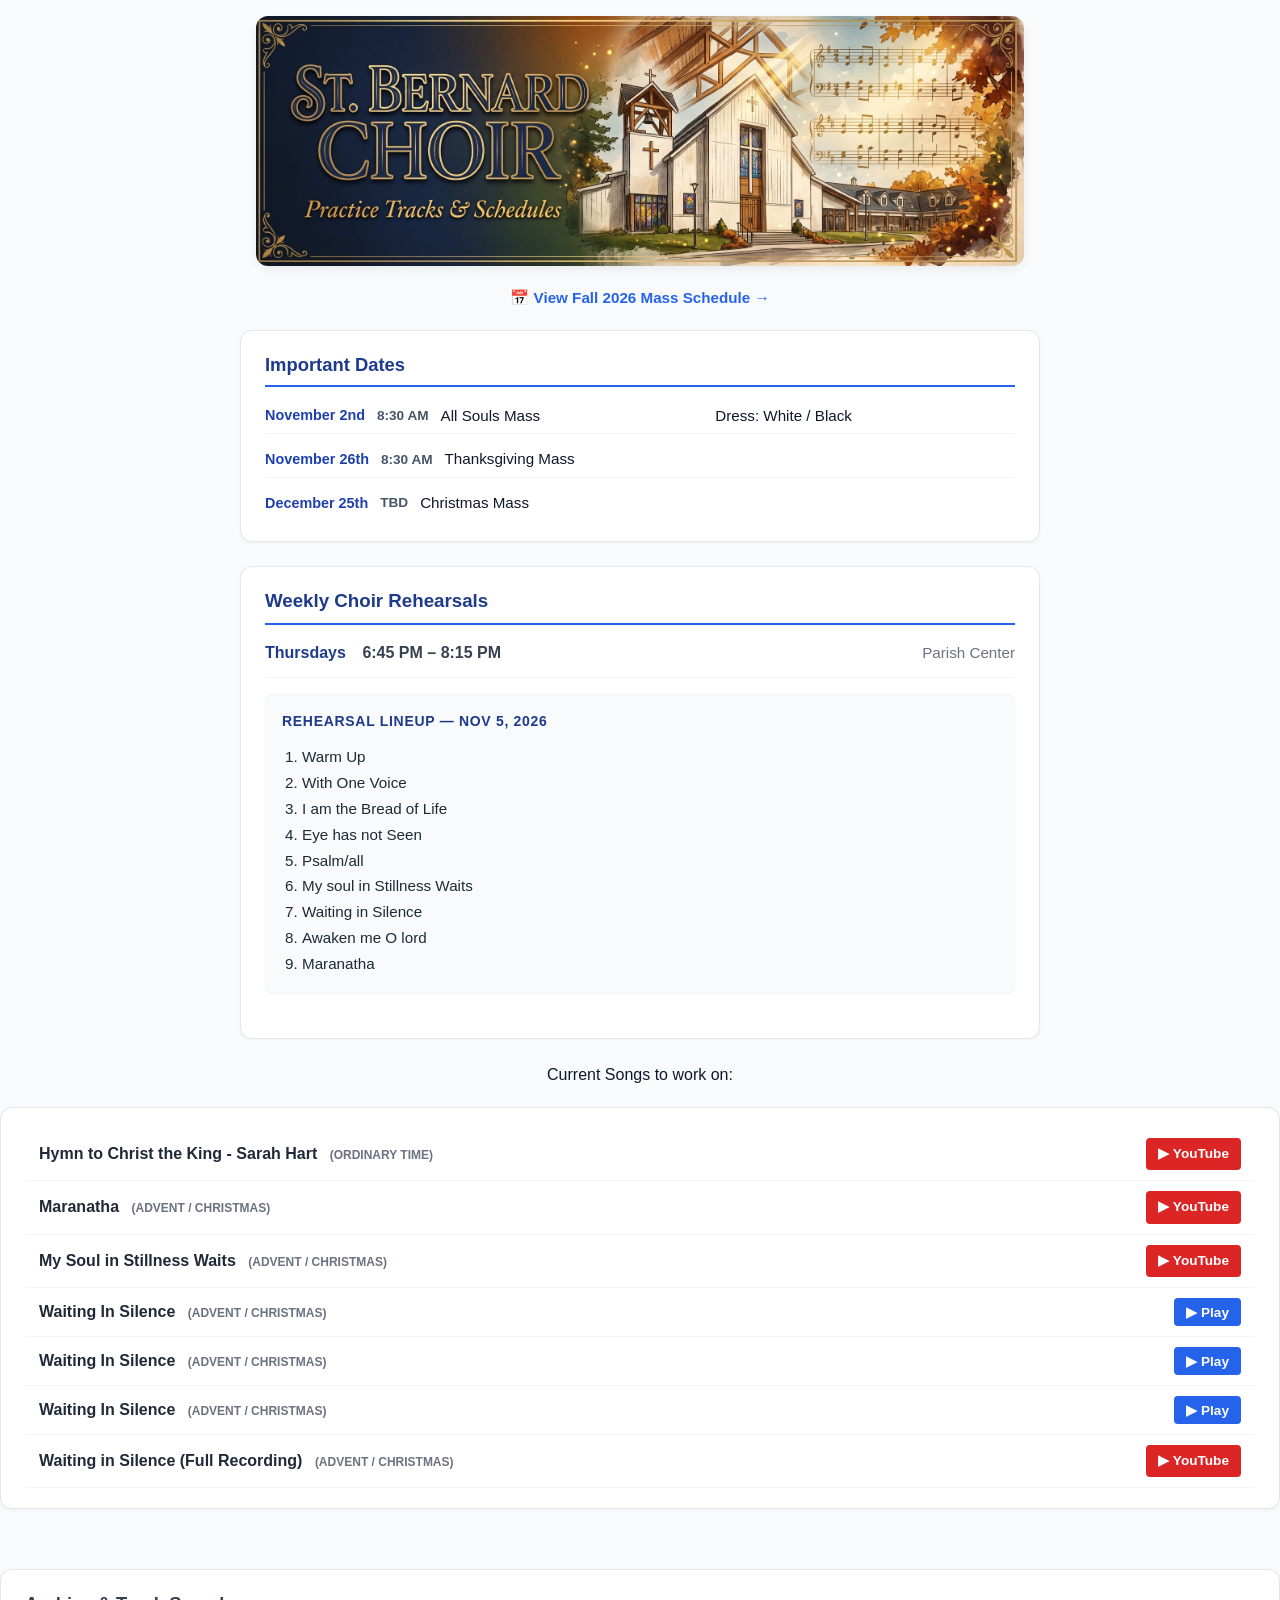
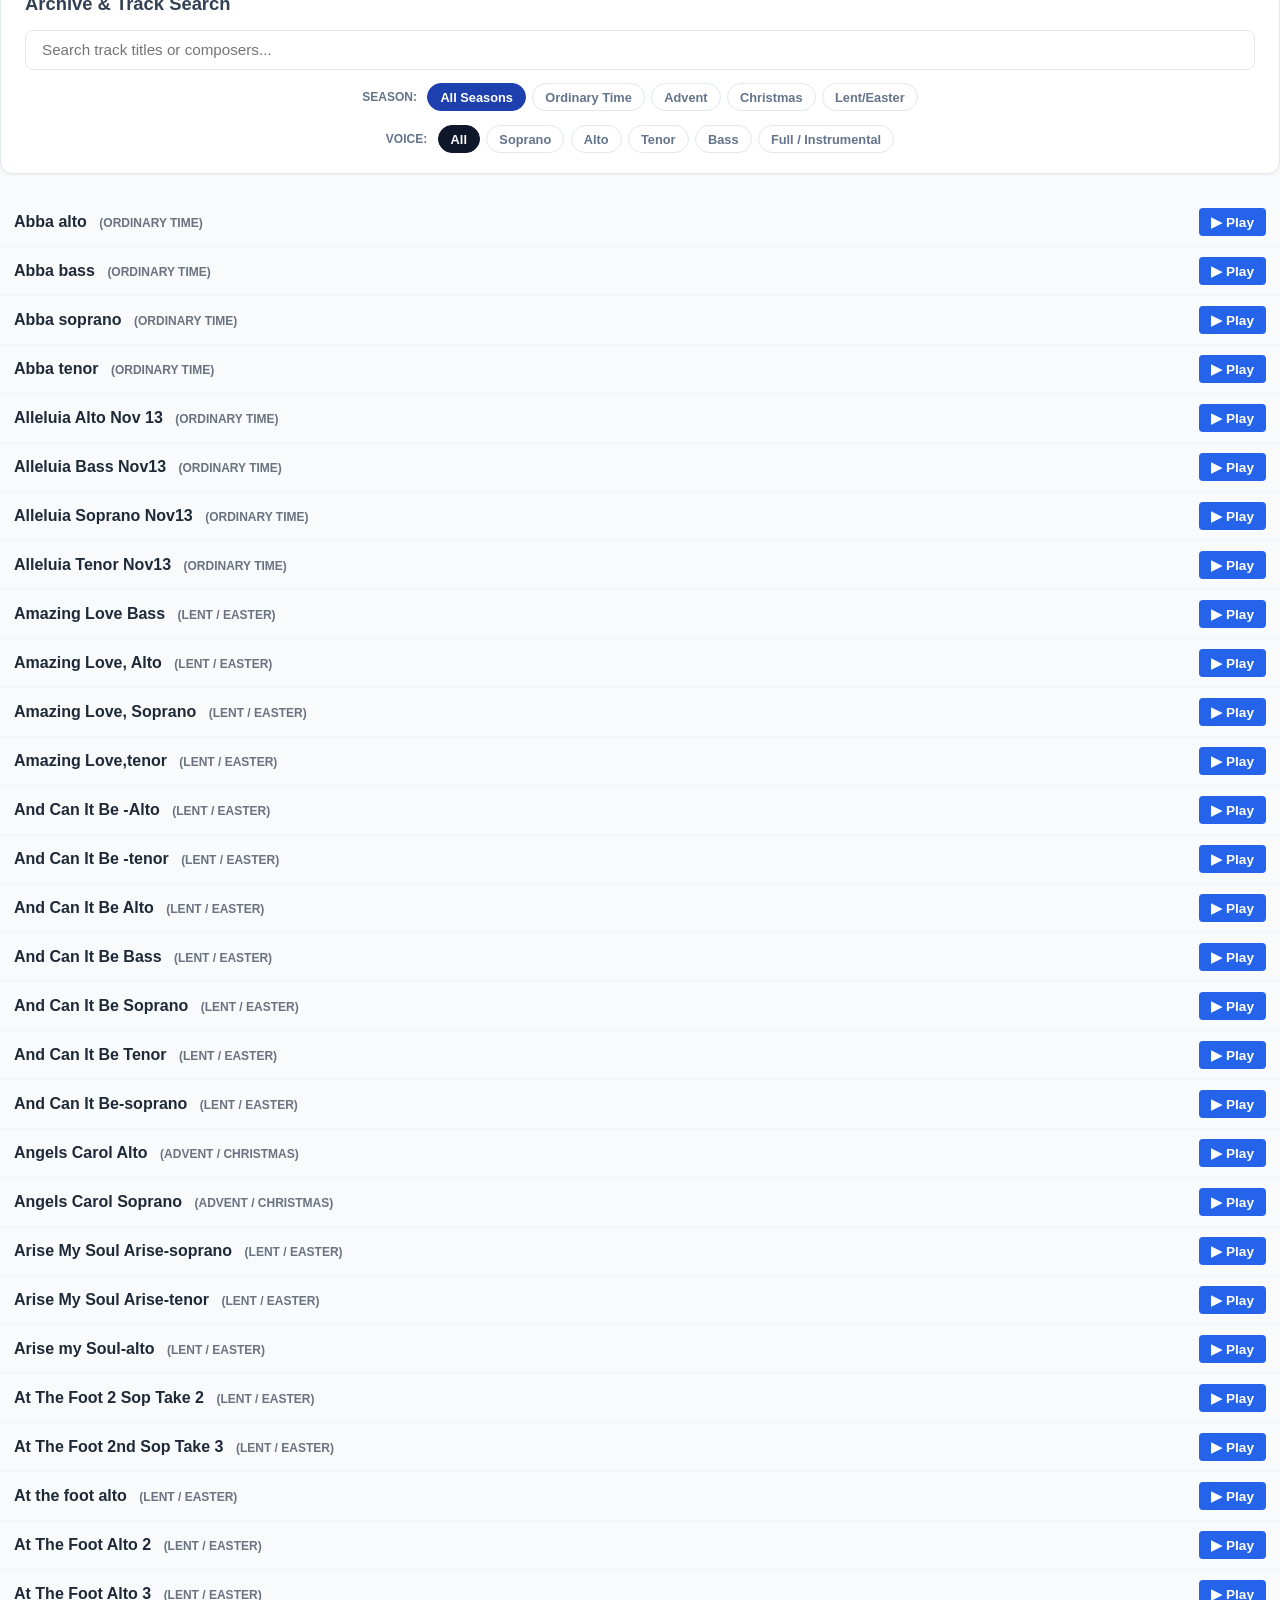
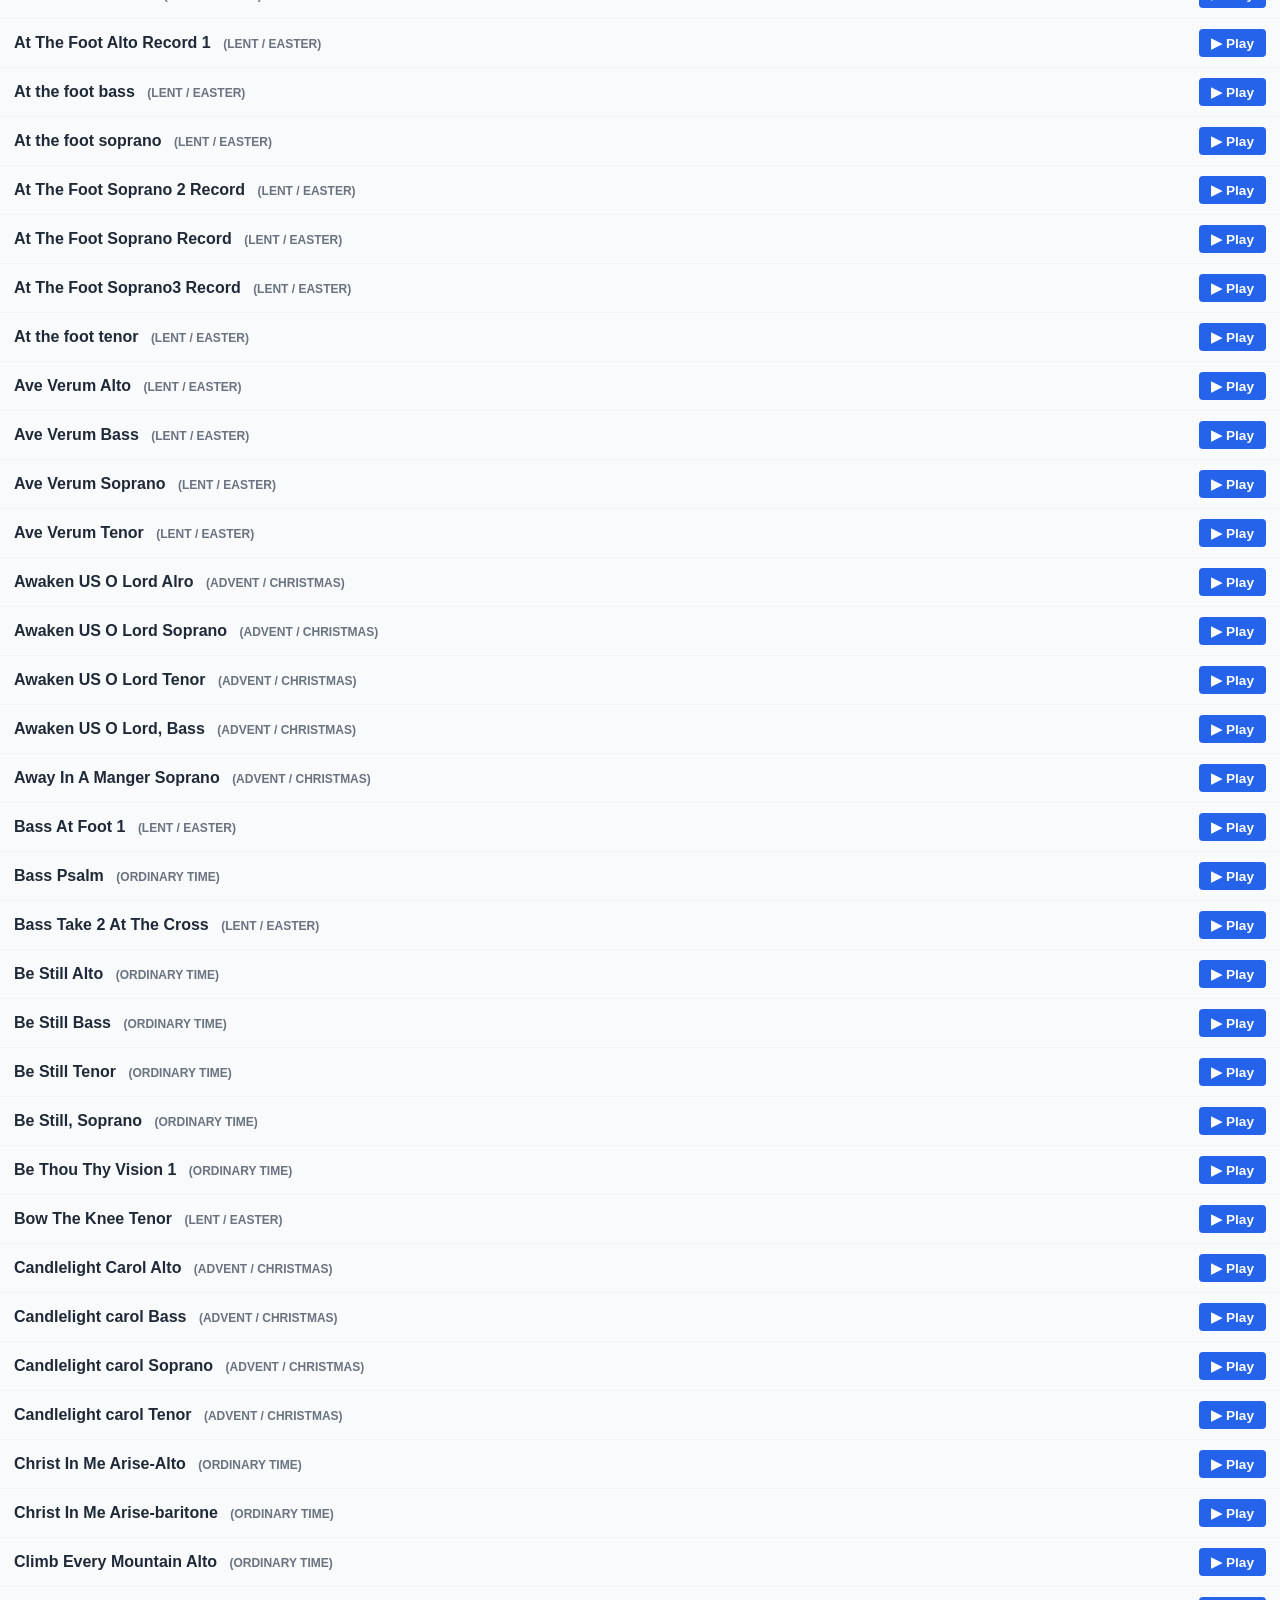
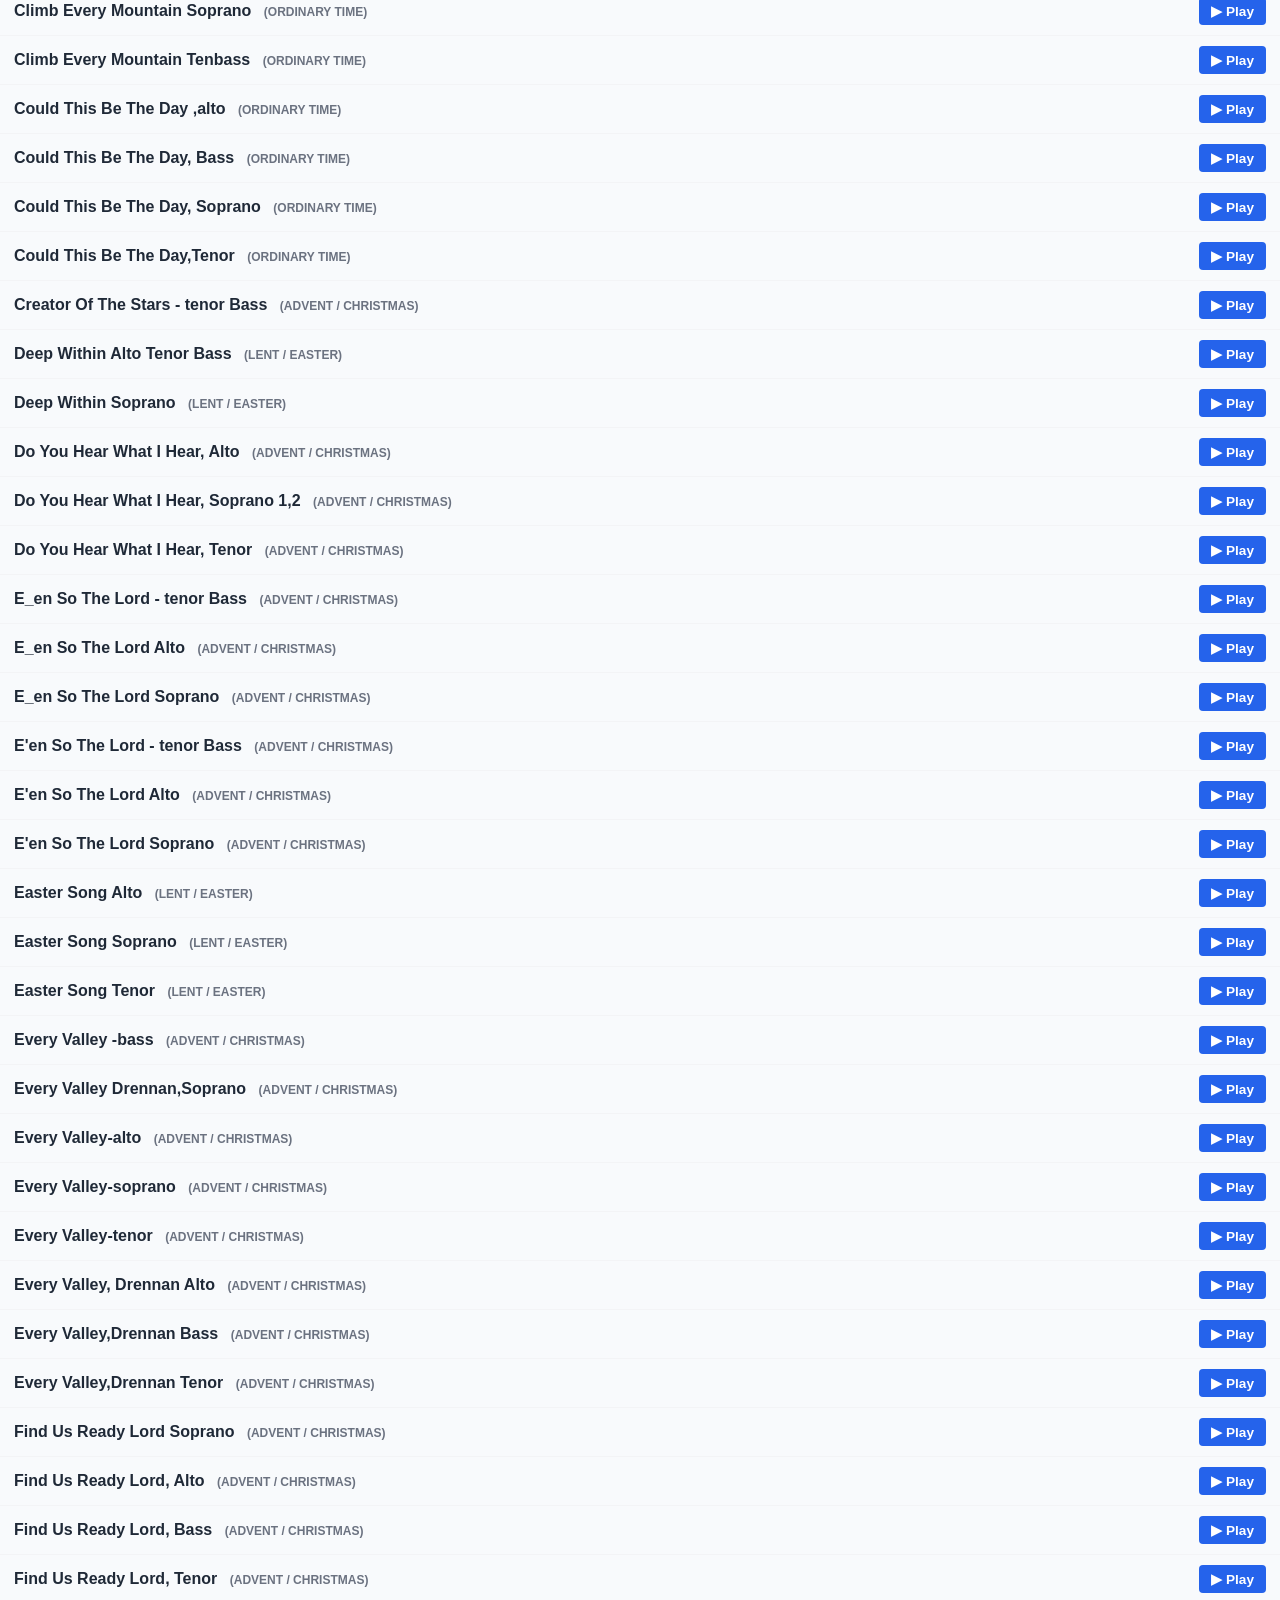
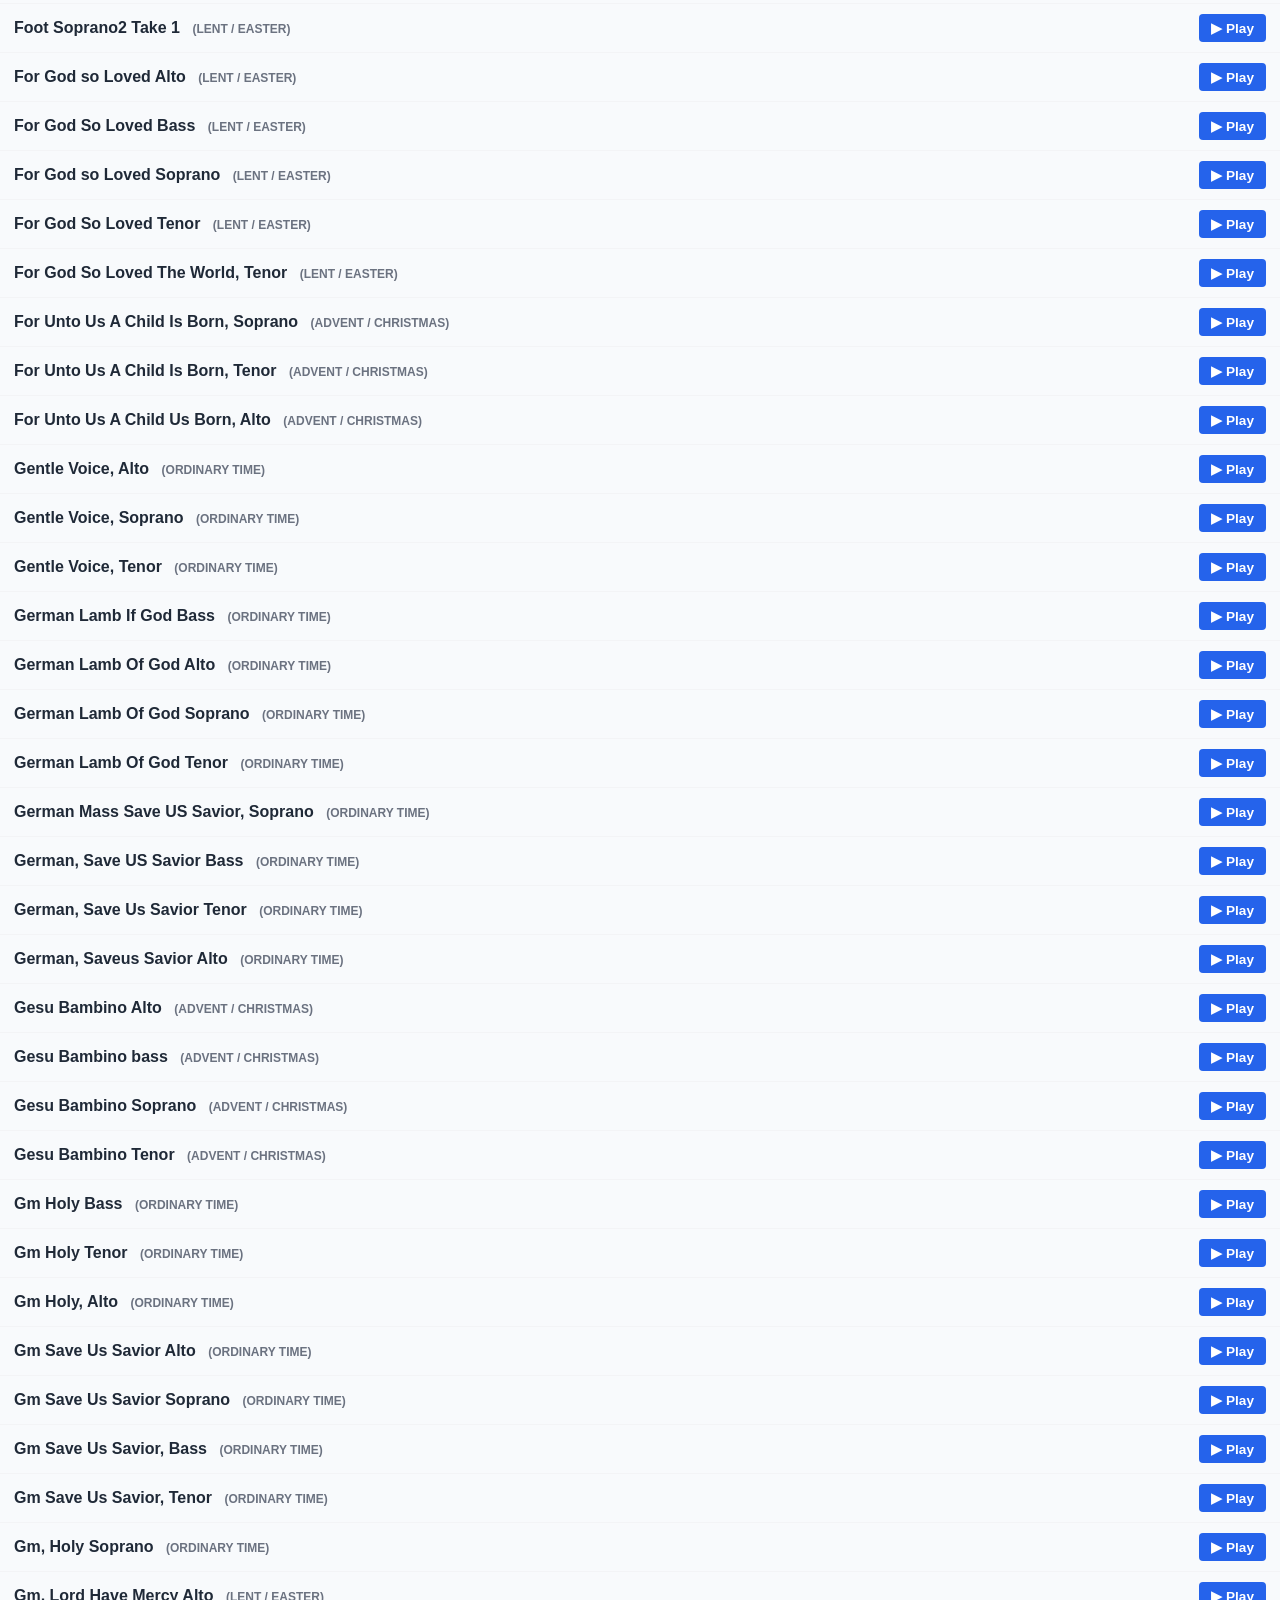
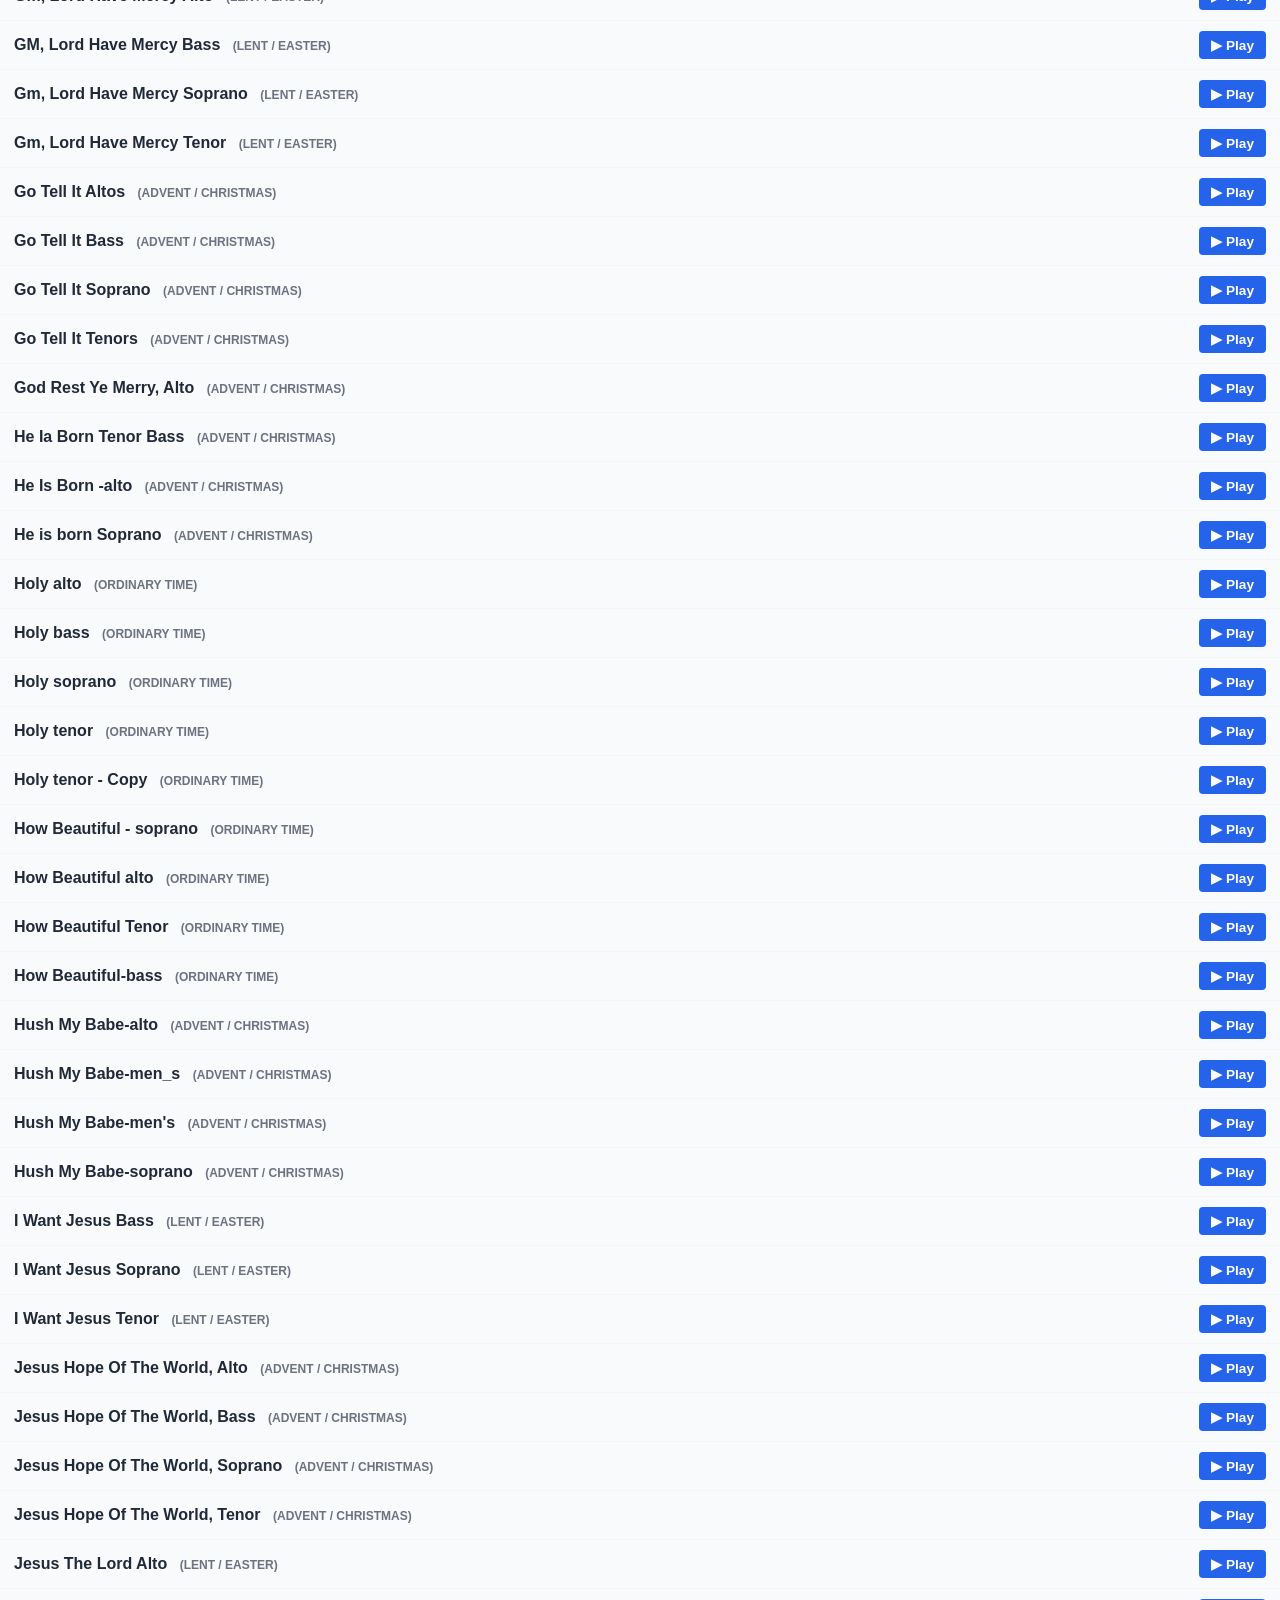
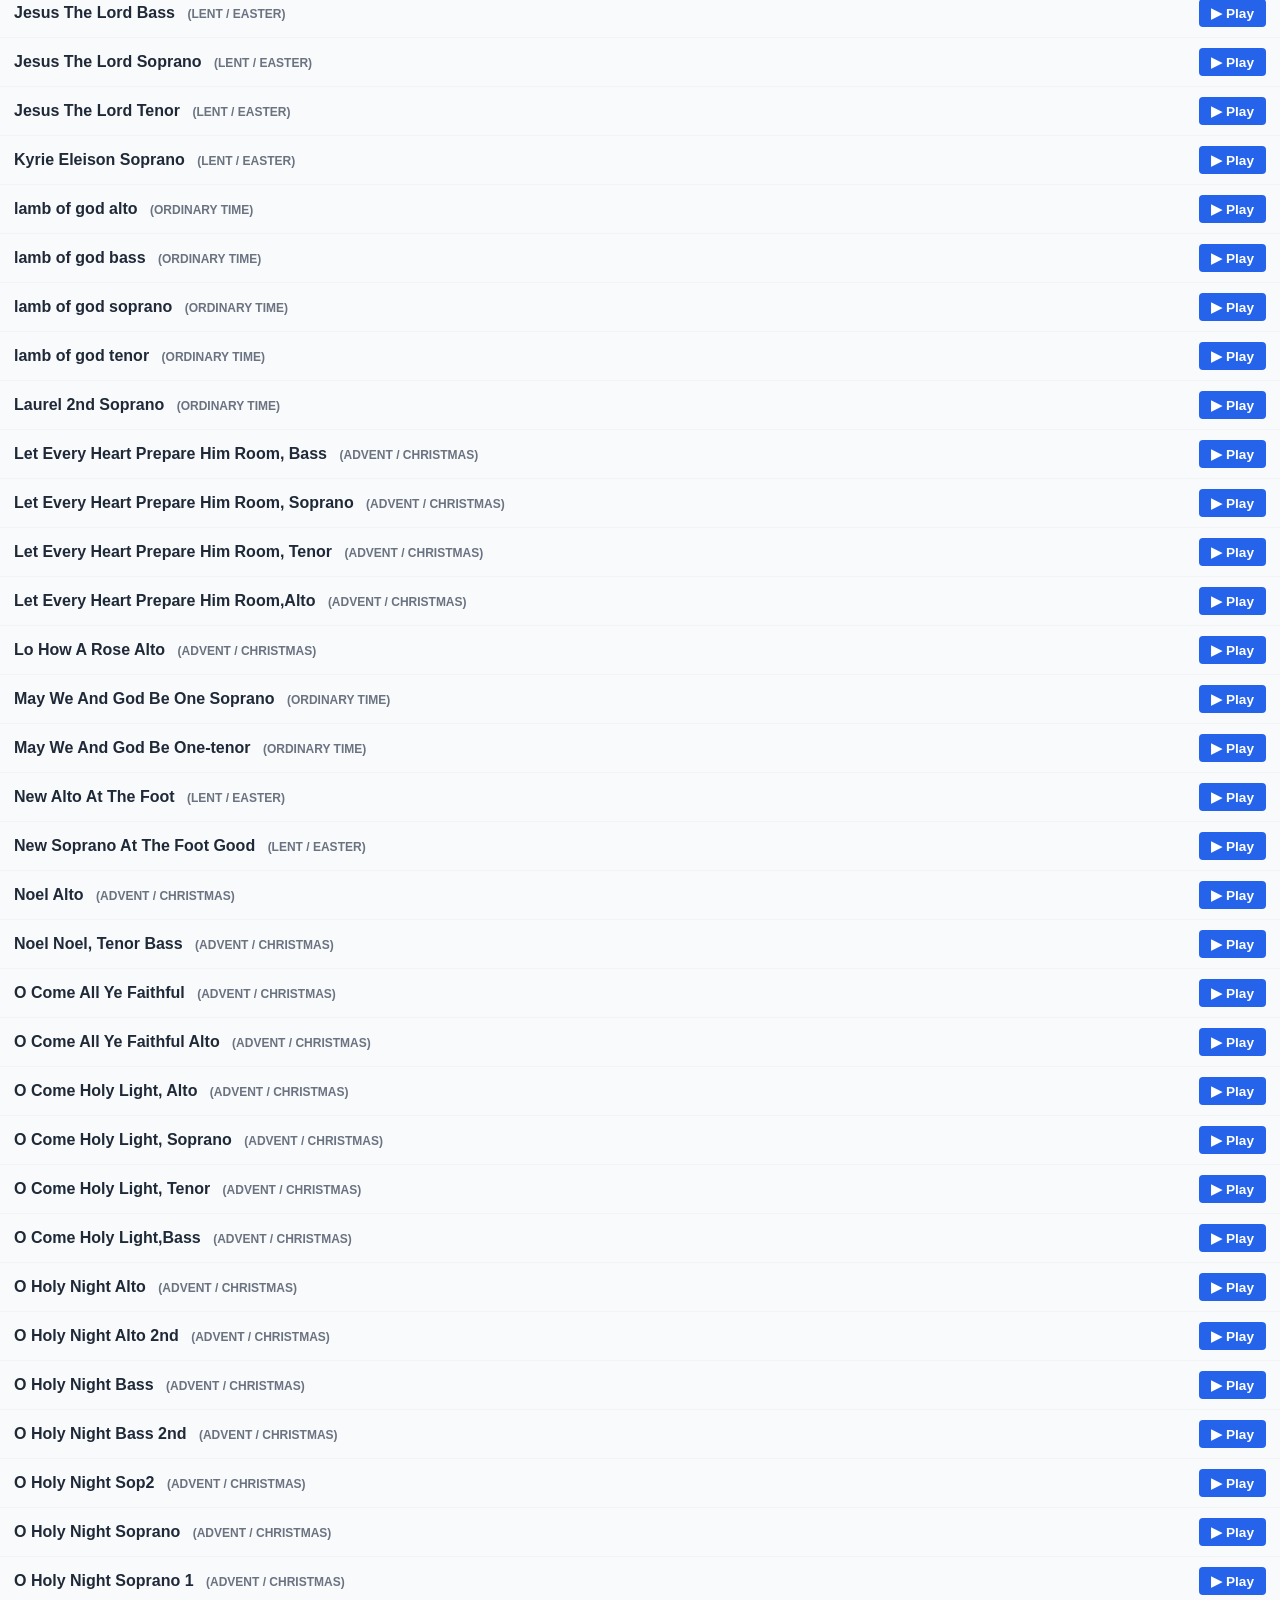
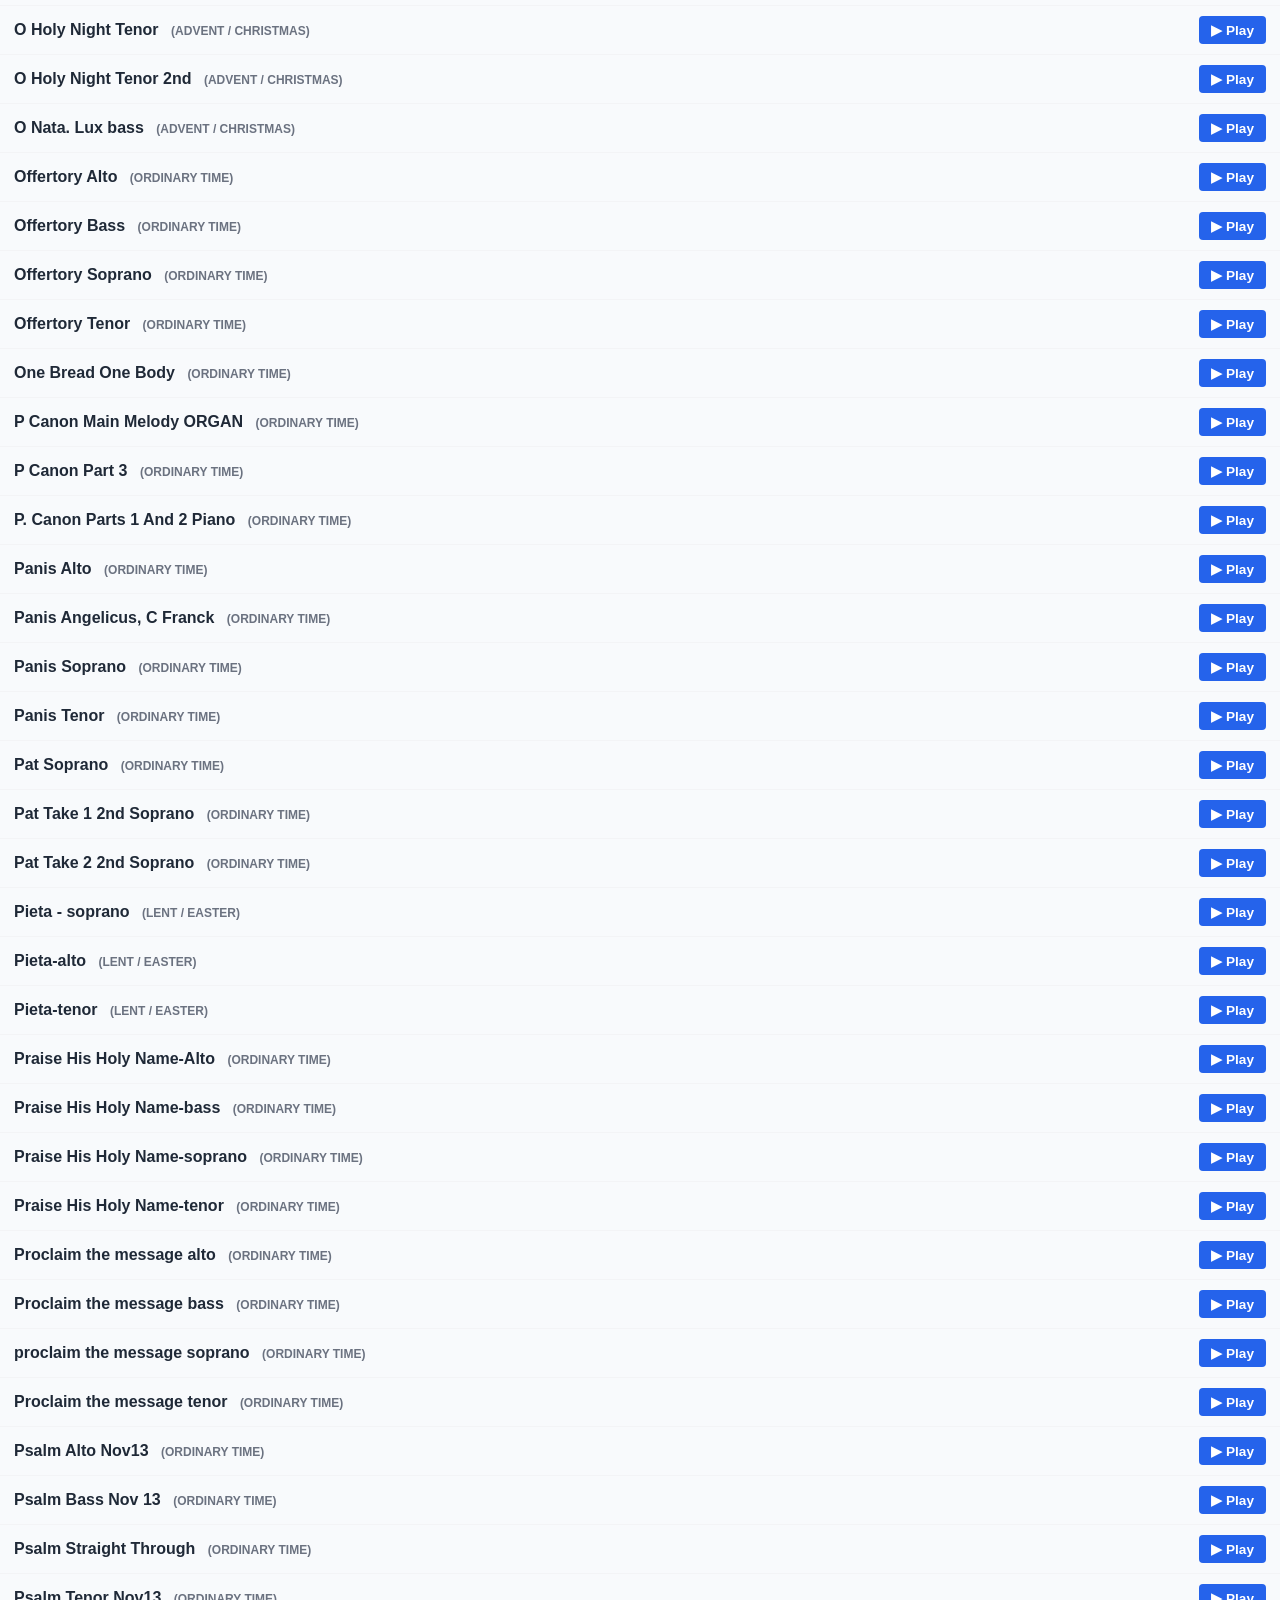
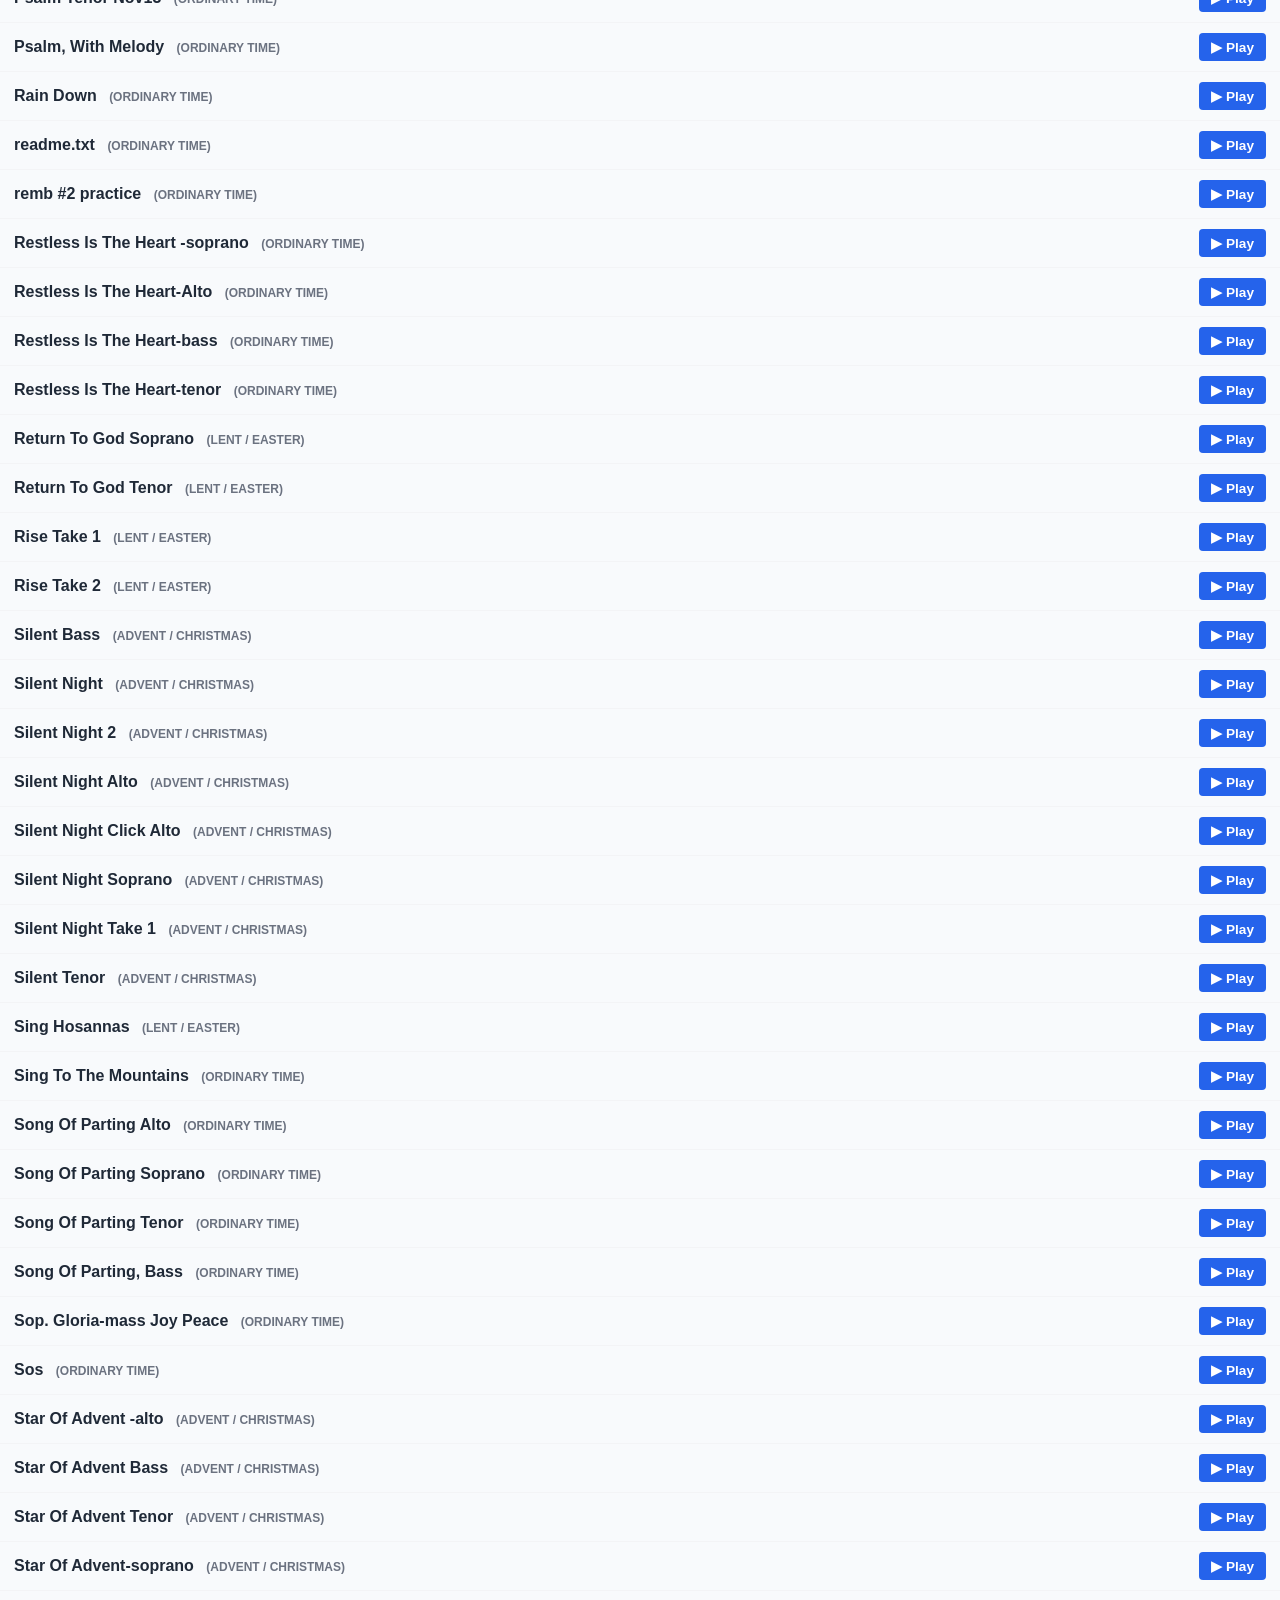
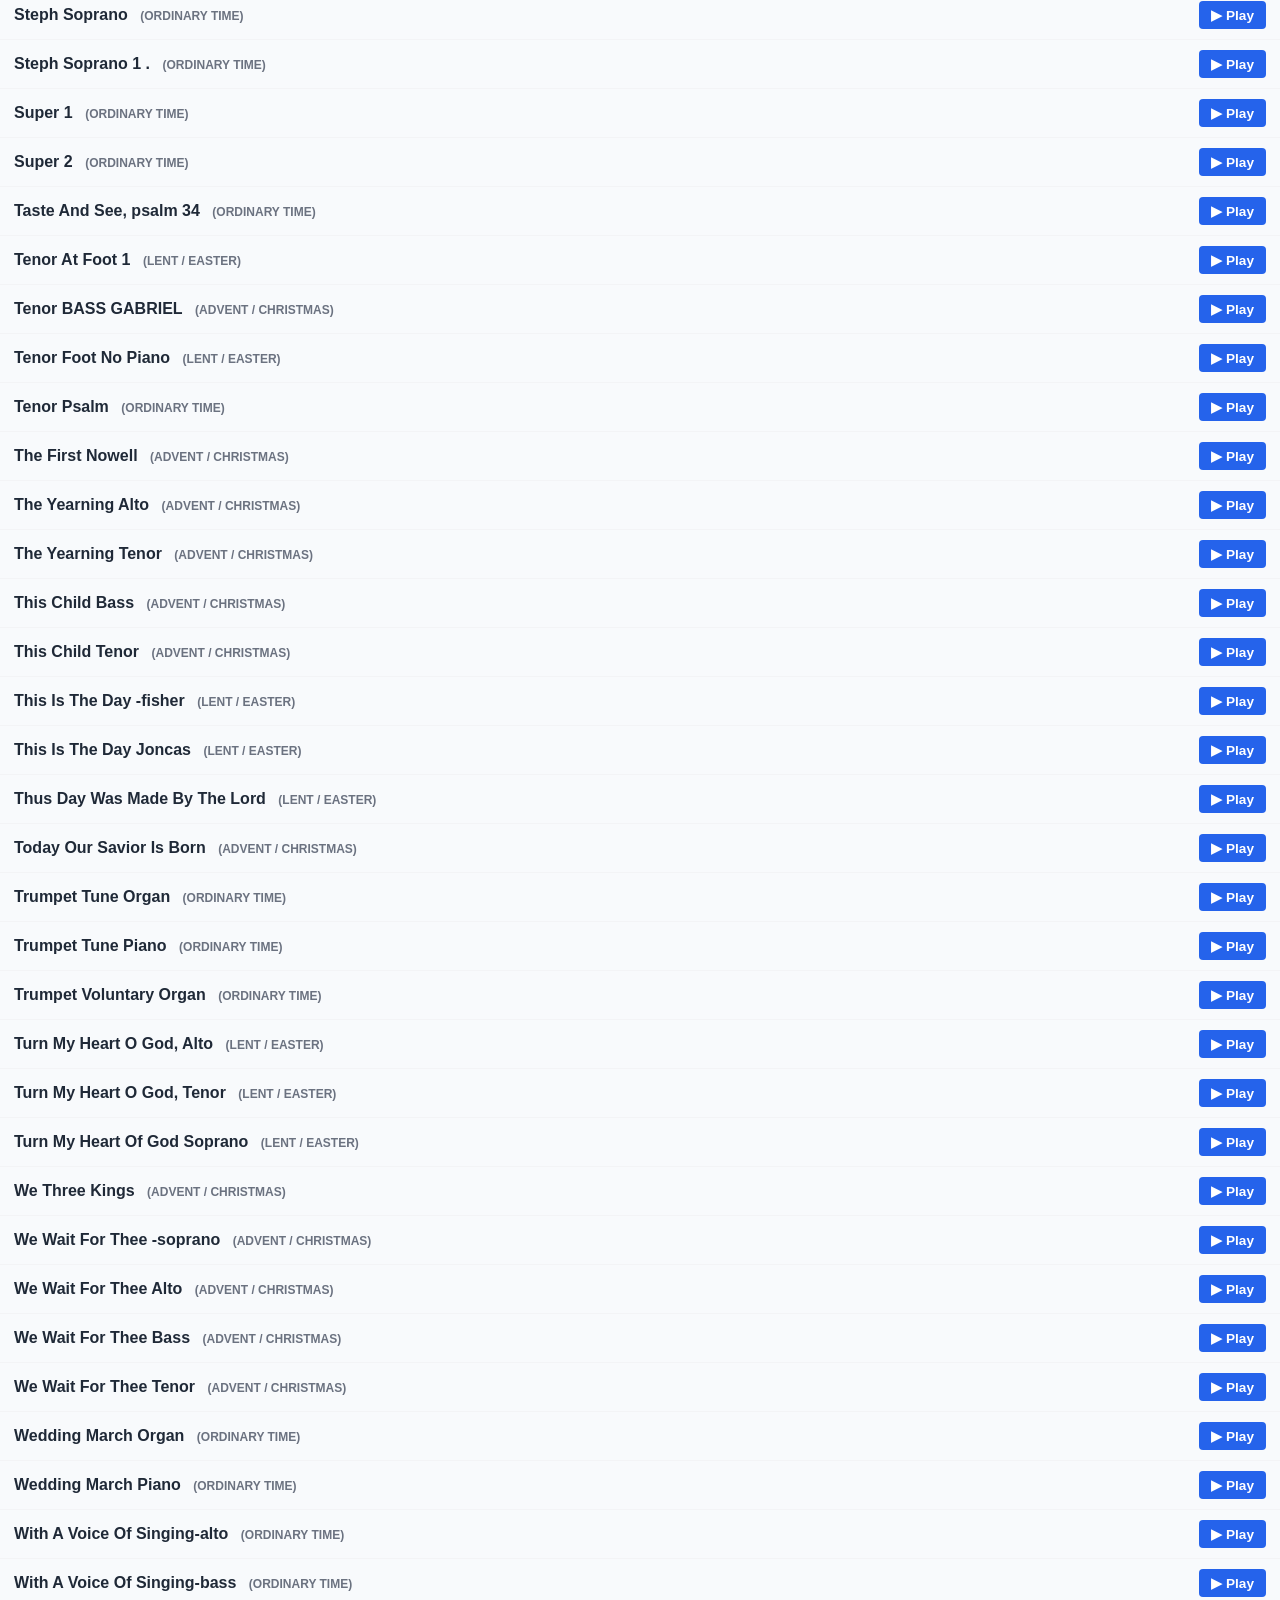
==== index.html @ 3dc9ef20 "Update index.html" ====
<!DOCTYPE html>
<html lang="en">
<head>
  <meta charset="UTF-8">
  <meta name="viewport" content="width=device-width, initial-scale=1.0">
  <title>St. Bernard Choir Practice Tracks</title>
  <link rel="stylesheet" href="css/styles.css">
  <script src="js/tracks.js" defer></script>
</head>
<body>

  <!-- Top Banner Header Graphic -->
  <div class="header-banner">
    <img src="Media/SBC.jpg" alt="St. Bernard Church Choir Header">
  </div>
<div style="text-align: center; margin: 20px 0;">
  <a href="mass-schedule.html" style="color: #2563eb; text-decoration: none; font-weight: 600; font-size: 0.95rem; display: inline-flex; align-items: center; gap: 6px;">
    📅 View Fall 2026 Mass Schedule →
  </a>
</div>

  <!-- Important Dates Section -->
<div class="important-dates-wrapper">
  <div class="important-dates-card">
    <h2 class="important-dates-title">Important Dates</h2>
    <div class="dates-list">
      
      <!-- All Souls Mass -->
      <div class="date-item" data-date="2026-11-02">
        <span class="date-col">November 2nd</span>
        <span class="time-col">8:30 AM</span>
        <span class="event-col">All Souls Mass</span>
        <span class="dress-col">Dress: White / Black</span>
      </div>

      <!-- Thanksgiving Mass -->
      <div class="date-item" data-date="2026-11-26">
        <span class="date-col">November 26th</span>
        <span class="time-col">8:30 AM</span>
        <span class="event-col">Thanksgiving Mass</span>
        <span class="dress-col"></span>
      </div>

      <!-- Christmas Mass -->
      <div class="date-item" data-date="2026-12-25">
        <span class="date-col">December 25th</span>
        <span class="time-col">TBD</span>
        <span class="event-col">Christmas Mass</span>
        <span class="dress-col"></span>
      </div>

    </div>
  </div>
</div>

   <div class="important-dates-wrapper">
  <div class="important-dates-card">
    <div class="card important-dates choir-rehearsals-card">
      <h3 class="rehearsal-title">
        Weekly Choir Rehearsals
      </h3>
      
      <div class="rehearsal-schedule">
        <div>
          <strong class="rehearsal-day">Thursdays</strong>
          <span class="rehearsal-time">6:45 PM – 8:15 PM</span>
        </div>
        <span class="rehearsal-location">Parish Center</span>
      </div>

      <div class="rehearsal-lineup-box">
        <div class="rehearsal-lineup-header">
          Rehearsal Lineup — Nov 5, 2026
        </div>

        <ol class="rehearsal-list">
          <li>Warm Up</li>
          <li>With One Voice</li>
          <li>I am the Bread of Life</li>
          <li>Eye has not Seen</li>
          <li>Psalm/all</li>
          <li>My soul in Stillness Waits</li>
          <li>Waiting in Silence</li>
          <li>Awaken me O lord</li>
          <li>Maranatha</li>
        </ol>
      </div>
    </div>
  </div>
</div>
  


  <!-- 1. TOP SECTION: CURRENT TRACKS -->
<section id="current-tracks-section" style="margin-bottom: 60px;">
  <div style="text-align: center; margin: 20px 0;">
 Current Songs to work on:
  </a>
</div>
  <div class="current-section-card">
    <div id="current-tracks-list">
      <!-- current tracks render here automatically on page load -->
    </div>
  </div>
</section>

  <!-- 2. MIDDLE SECTION: SEARCH & FILTER CONTROLS -->
<section id="archive-filter-section" class="search-section-card">
  <h2 style="font-size: 1.15rem; color: #334155; margin-bottom: 12px;">Archive & Track Search</h2>
  <div class="search-container">
    <input type="text" id="searchInput" placeholder="Search track titles or composers..." oninput="applyFilters()" />

    <div class="filter-group">
      <span class="filter-label">SEASON:</span>
      <button class="filter-btn season-btn active" onclick="setSeason('all', this)">All Seasons</button>
      <button class="filter-btn season-btn" onclick="setSeason('Ordinary Time', this)">Ordinary Time</button>
      <button class="filter-btn season-btn" onclick="setSeason('Advent', this)">Advent</button>
      <button class="filter-btn season-btn" onclick="setSeason('Christmas', this)">Christmas</button>
      <button class="filter-btn season-btn" onclick="setSeason('Lent/Easter', this)">Lent/Easter</button>
    </div>

    <div class="filter-group">
      <span class="filter-label">VOICE:</span>
      <button class="filter-btn voice-btn active" onclick="setVoice('all', this)">All</button>
      <button class="filter-btn voice-btn" onclick="setVoice('soprano', this)">Soprano</button>
      <button class="filter-btn voice-btn" onclick="setVoice('alto', this)">Alto</button>
      <button class="filter-btn voice-btn" onclick="setVoice('tenor', this)">Tenor</button>
      <button class="filter-btn voice-btn" onclick="setVoice('bass', this)">Bass</button>
      <button class="filter-btn voice-btn" onclick="setVoice('full', this)">Full / Instrumental</button>
    </div>
  </div>
</section>

    <!-- 3. BOTTOM SECTION: ARCHIVE TRACKS -->
    <section id="archive-tracks-section">
      <div id="archive-tracks-list">
        <!-- Archive songs render here -->
      </div>
    </section>
  </main>

</body>
</html>
---- css/styles.css ----
:root {
  --primary: #0f172a;
  --accent: #1e40af;
  --bg: #f8fafc;
  --card-bg: #ffffff;
  --border: #e2e8f0;
  --text-main: #0f172a;
  --text-muted: #64748b;
  --radius: 12px;
  --shadow-sm: 0 1px 3px rgba(0,0,0,0.05);
  --shadow-md: 0 4px 12px -2px rgba(0,0,0,0.08);
}

* {
  box-sizing: border-box;
  margin: 0;
  padding: 0;
}

body {
  font-family: -apple-system, BlinkMacSystemFont, "Segoe UI", Roboto, Oxygen, Ubuntu, Cantarell, sans-serif;
  background-color: var(--bg);
  color: var(--text-main);
  line-height: 1.5;
  padding-bottom: 3rem;
}

/* Header & Banner */
.header-banner {
  width: 100%;
  max-width: 800px;
  margin: 1rem auto 0 auto;
  padding: 0 1rem;
}

.header-banner img {
  width: 100%;
  height: auto;
  border-radius: var(--radius);
  box-shadow: var(--shadow-md);
  display: block;
}

.page-header {
  text-align: center;
  padding: 1rem;
}

.page-header h1 {
  font-size: 1.5rem;
  font-weight: 700;
  color: var(--primary);
  letter-spacing: -0.025em;
}

.page-header p {
  color: var(--text-muted);
  font-size: 0.9rem;
  margin-top: 0.25rem;
}

.container {
  max-width: 800px;
  margin: 0 auto;
  padding: 0 1rem;
}

/* Search & Filter Controls */
.search-container {
  display: flex;
  flex-direction: column;
  gap: 0.85rem;
}

#searchInput {
  width: 100%;
  padding: 0.65rem 1rem;
  border: 1px solid var(--border);
  border-radius: 8px;
  font-size: 0.95rem;
  outline: none;
  background: #ffffff;
}

.filter-group {
  display: flex;
  align-items: center;
  justify-content: center;
  gap: 0.4rem;
  flex-wrap: wrap;
}

.filter-label {
  font-size: 0.75rem;
  font-weight: 700;
  color: var(--text-muted);
  text-transform: uppercase;
  margin-right: 0.25rem;
}

.filter-btn {
  background: transparent;
  border: 1px solid var(--border);
  color: var(--text-muted);
  padding: 0.35rem 0.75rem;
  border-radius: 20px;
  cursor: pointer;
  font-weight: 600;
  font-size: 0.8rem;
  transition: all 0.2s ease;
}

.filter-btn:hover {
  border-color: var(--primary);
  color: var(--primary);
}

.filter-btn.active {
  background: var(--primary);
  border-color: var(--primary);
  color: #ffffff;
}

.season-btn.active {
  background: var(--accent);
  border-color: var(--accent);
  color: #ffffff;
}

/* Track Cards */
.track-list {
  display: flex;
  flex-direction: column;
  gap: 0.85rem;
}

.track-card {
  background: var(--card-bg);
  border: 1px solid var(--border);
  border-radius: var(--radius);
  padding: 1rem;
  box-shadow: var(--shadow-sm);
}

.track-header {
  display: flex;
  justify-content: space-between;
  align-items: center;
  flex-wrap: wrap;
  gap: 0.5rem;
  margin-bottom: 0.75rem;
}

.track-title {
  font-size: 0.95rem;
  font-weight: 600;
  color: var(--primary);
}

.tag-container {
  display: flex;
  gap: 0.35rem;
  flex-wrap: wrap;
}

.tag {
  font-size: 0.68rem;
  font-weight: 700;
  padding: 0.2rem 0.55rem;
  border-radius: 6px;
  text-transform: uppercase;
}

.tag-soprano { background-color: #dbeafe; color: #1e40af; }
.tag-alto { background-color: #f3e8ff; color: #6b21a8; }
.tag-tenor { background-color: #dcfce7; color: #166534; }
.tag-bass { background-color: #ffedd5; color: #9a3412; }
.tag-full { background-color: #f1f5f9; color: #475569; }

audio {
  width: 100%;
  height: 40px;
  border-radius: 8px;
}

/* Navigation Bar */
.main-nav {
  background-color: var(--card-bg);
  border-bottom: 1px solid var(--border);
  position: sticky;
  top: 0;
  z-index: 1000;
  box-shadow: var(--shadow-sm);
}

.nav-container {
  max-width: 800px;
  margin: 0 auto;
  padding: 0.75rem 1rem;
  display: flex;
  justify-content: space-between;
  align-items: center;
}

.nav-logo {
  font-weight: 700;
  font-size: 1.1rem;
  color: var(--primary);
  text-decoration: none;
}

.nav-links {
  display: flex;
  list-style: none;
  gap: 1.25rem;
  margin: 0;
  padding: 0;
}

.nav-item {
  color: var(--text-main);
  text-decoration: none;
  font-weight: 500;
  padding: 0.4rem 0.75rem;
  border-radius: var(--radius);
}

/* ==========================================================================
   Hymnal Key & Mass Schedule Styles
   ========================================================================== */

/* Page Header */
header {
  text-align: center;
  margin-bottom: 24px;
}

header h1 {
  font-size: 1.8rem;
  color: #1e3a8a;
  margin-bottom: 4px;
}

header p.subtitle {
  color: #64748b;
  font-size: 0.95rem;
}

.home-link {
  display: inline-flex;
  align-items: center;
  gap: 6px;
  color: #2563eb;
  font-weight: 600;
  font-size: 0.9rem;
  text-decoration: none;
  margin-top: 10px;
}

/* Hymnal Key Legend */
.hymnal-key-wrapper {
  width: 100%;
  display: flex;
  justify-content: center;
  margin: 1.25rem 0 1.75rem 0;
  padding: 0 1rem;
}

.hymnal-key-card {
  display: inline-flex;
  align-items: center;
  gap: 1.25rem;
  background-color: #ffffff;
  border: 1px solid var(--border, #e2e8f0);
  border-radius: var(--radius, 12px);
  padding: 0.75rem 1.5rem;
  box-shadow: var(--shadow-sm, 0 1px 3px rgba(0,0,0,0.05));
}

.key-label {
  font-weight: 700;
  color: #1e3a8a;
  font-size: 0.9rem;
  white-space: nowrap;
}

.key-items {
  display: flex;
  flex-wrap: wrap;
  align-items: center;
  gap: 1rem;
}

.key-item {
  display: flex;
  align-items: center;
  gap: 0.5rem;
}

.badge {
  display: inline-block;
  padding: 0.2rem 0.55rem;
  font-size: 0.75rem;
  font-weight: 700;
  border-radius: 6px;
  background-color: #eef2ff;
  color: #1e40af;
}

.key-text {
  font-size: 0.85rem;
  color: #374151;
}

/* Schedule Cards & Grid Layout */
.grid-container {
  display: grid;
  grid-template-columns: repeat(auto-fit, minmax(320px, 1fr));
  gap: 1.25rem;
  max-width: 1300px;
  margin: 0 auto;
  padding: 0 1rem;
}

.weekend-card {
  background: var(--card-bg, #ffffff);
  border: 1px solid var(--border, #e2e8f0);
  border-radius: var(--radius, 12px);
  padding: 1.25rem;
  box-shadow: var(--shadow-sm, 0 1px 3px rgba(0,0,0,0.05));
}

.card-header {
  border-bottom: 2px solid #2563eb;
  padding-bottom: 0.5rem;
  margin-bottom: 0.85rem;
}

.card-header h2 {
  font-size: 1.15rem;
  font-weight: 700;
  color: #1e40af;
  margin: 0;
}

.liturgical-title {
  font-size: 0.85rem;
  color: var(--text-muted, #64748b);
  font-style: italic;
  margin-top: 0.15rem;
}

/* Song List Layout */
.song-list {
  display: flex;
  flex-direction: column;
  gap: 8px;
  margin-top: 12px;
}

.song-item {
  display: grid;
  grid-template-columns: 100px 1fr auto;
  align-items: center;
  padding: 6px 0;
  border-bottom: 1px solid #f1f5f9;
  gap: 8px;
}

.song-item:last-child {
  border-bottom: none;
}

.part-name {
  font-weight: 700;
  color: #1e40af;
  font-size: 0.75rem;
  text-transform: uppercase;
  text-align: left;
}

.song-title {
  color: #0f172a;
  font-weight: 500;
  font-size: 0.9rem;
  text-align: left;
}

.hymnal-ref {
  font-size: 0.8rem;
  font-weight: 600;
  color: #475569;
  background: #f1f5f9;
  padding: 2px 6px;
  border-radius: 4px;
  text-align: right;
  white-space: nowrap;
}

/* Mobile Responsive Adjustments */
@media (max-width: 640px) {
  body {
    padding-bottom: 1.5rem;
  }

  .header-banner {
    padding: 0 0.5rem;
  }

  .container {
    padding: 0 0.75rem;
  }

  .filter-group {
    justify-content: flex-start;
  }

  .filter-btn {
    padding: 0.3rem 0.6rem;
    font-size: 0.75rem;
  }

  .hymnal-key-card {
    flex-direction: column;
    align-items: flex-start;
    gap: 0.6rem;
    width: 100%;
  }

  .grid-container {
    grid-template-columns: 1fr;
    padding: 0 0.5rem;
  }
}

/* Important Dates Layout */
.important-dates-wrapper {
  width: 100%;
  display: flex;
  justify-content: center;
  margin: 0 0 1.5rem 0;
  padding: 0 1rem;
}

.important-dates-card {
  width: 100%;
  max-width: 800px;
  background-color: #ffffff;
  border: 1px solid var(--border, #e2e8f0);
  border-radius: var(--radius, 12px);
  padding: 1.25rem 1.5rem;
  box-shadow: var(--shadow-sm, 0 1px 3px rgba(0,0,0,0.05));
}

.important-dates-title {
  font-size: 1.15rem;
  font-weight: 700;
  color: #1e3a8a;
  margin-bottom: 0.75rem;
  border-bottom: 2px solid #2563eb;
  padding-bottom: 0.35rem;
}

.dates-list {
  display: flex;
  flex-direction: column;
  gap: 8px;
}

/* 4-Column Grid: Date | Time | Event | Dress Code */
.date-item {
  display: grid;
 grid-template-columns: max-content max-content auto auto;
  align-items: center;
  padding: 6px 0;
  border-bottom: 1px solid #f1f5f9;
  gap: 12px;
}

.date-item:last-child {
  border-bottom: none;
}

.date-col {
  font-weight: 700;
  color: #1e40af;
  font-size: 0.9rem;
  white-space: nowrap;
}

.time-col {
  font-weight: 600;
  color: #475569;
  font-size: 0.85rem;
  white-space: nowrap;
}

.event-col {
  color: #0f172a;
  font-weight: 500;
  font-size: 0.95rem;
  white-space: nowrap;
}

.dress-col {
color: #0f172a;
  font-weight: 500;
  font-size: 0.95rem;
  white-space: nowrap;
}

/* Mobile responsive styling for narrow viewports */
@media (max-width: 640px) {
  .date-item {
    grid-template-columns: auto 1fr;
    row-gap: 4px;
    column-gap: 10px;
    padding: 10px 0;
  }

  .date-col {
    grid-column: 1;
  }

  .time-col {
    grid-column: 2;
  }

  .event-col {
    grid-column: 1;
  }

  .dress-col {
    grid-column: 2;
  }
}
.current-section-card {
  background-color: #ffffff;
  border: 1px solid var(--border, #e2e8f0);
  border-radius: var(--radius, 12px);
  padding: 1.25rem 1.5rem;
  box-shadow: var(--shadow-sm, 0 1px 3px rgba(0,0,0,0.05));
}
.search-section-card {
  background-color: #ffffff;
  border: 1px solid var(--border, #e2e8f0);
  border-radius: var(--radius, 12px);
  padding: 1.25rem 1.5rem;
  box-shadow: var(--shadow-sm, 0 1px 3px rgba(0,0,0,0.05));
  margin-top: 40px;
  margin-bottom: 24px;
}
/* Choir Rehearsal Block Styles */
.choir-rehearsals-card {
  margin-bottom: 24px;
}

.rehearsal-title {
  font-weight: 700;
  color: #1e3a8a;
  margin-top: 0;
  margin-bottom: 16px;
  border-bottom: 2px solid #2563eb;
  padding-bottom: 8px;
}

.rehearsal-schedule {
  display: flex;
  justify-content: space-between;
  align-items: center;
  border-bottom: 1px solid #f3f4f6;
  padding-bottom: 12px;
  margin-bottom: 16px;
  flex-wrap: wrap;
}

.rehearsal-day {
  color: #1e3a8a;
}

.rehearsal-time {
  margin-left: 12px;
  color: #374151;
  font-weight: 600;
}

.rehearsal-location {
  color: #6b7280;
  font-size: 0.95rem;
}

.rehearsal-lineup-box {
  background-color: #f9fafb;
  border-radius: 8px;
  padding: 16px;
  border: 1px solid #f3f4f6;
}

.rehearsal-lineup-header {
  font-weight: 700;
  color: #1e3a8a;
  font-size: 0.875rem;
  text-transform: uppercase;
  letter-spacing: 0.05em;
  margin-bottom: 12px;
}

.rehearsal-list {
  margin: 0;
  padding-left: 20px;
  color: #1f2937;
  font-size: 0.95rem;
  line-height: 1.7;
}
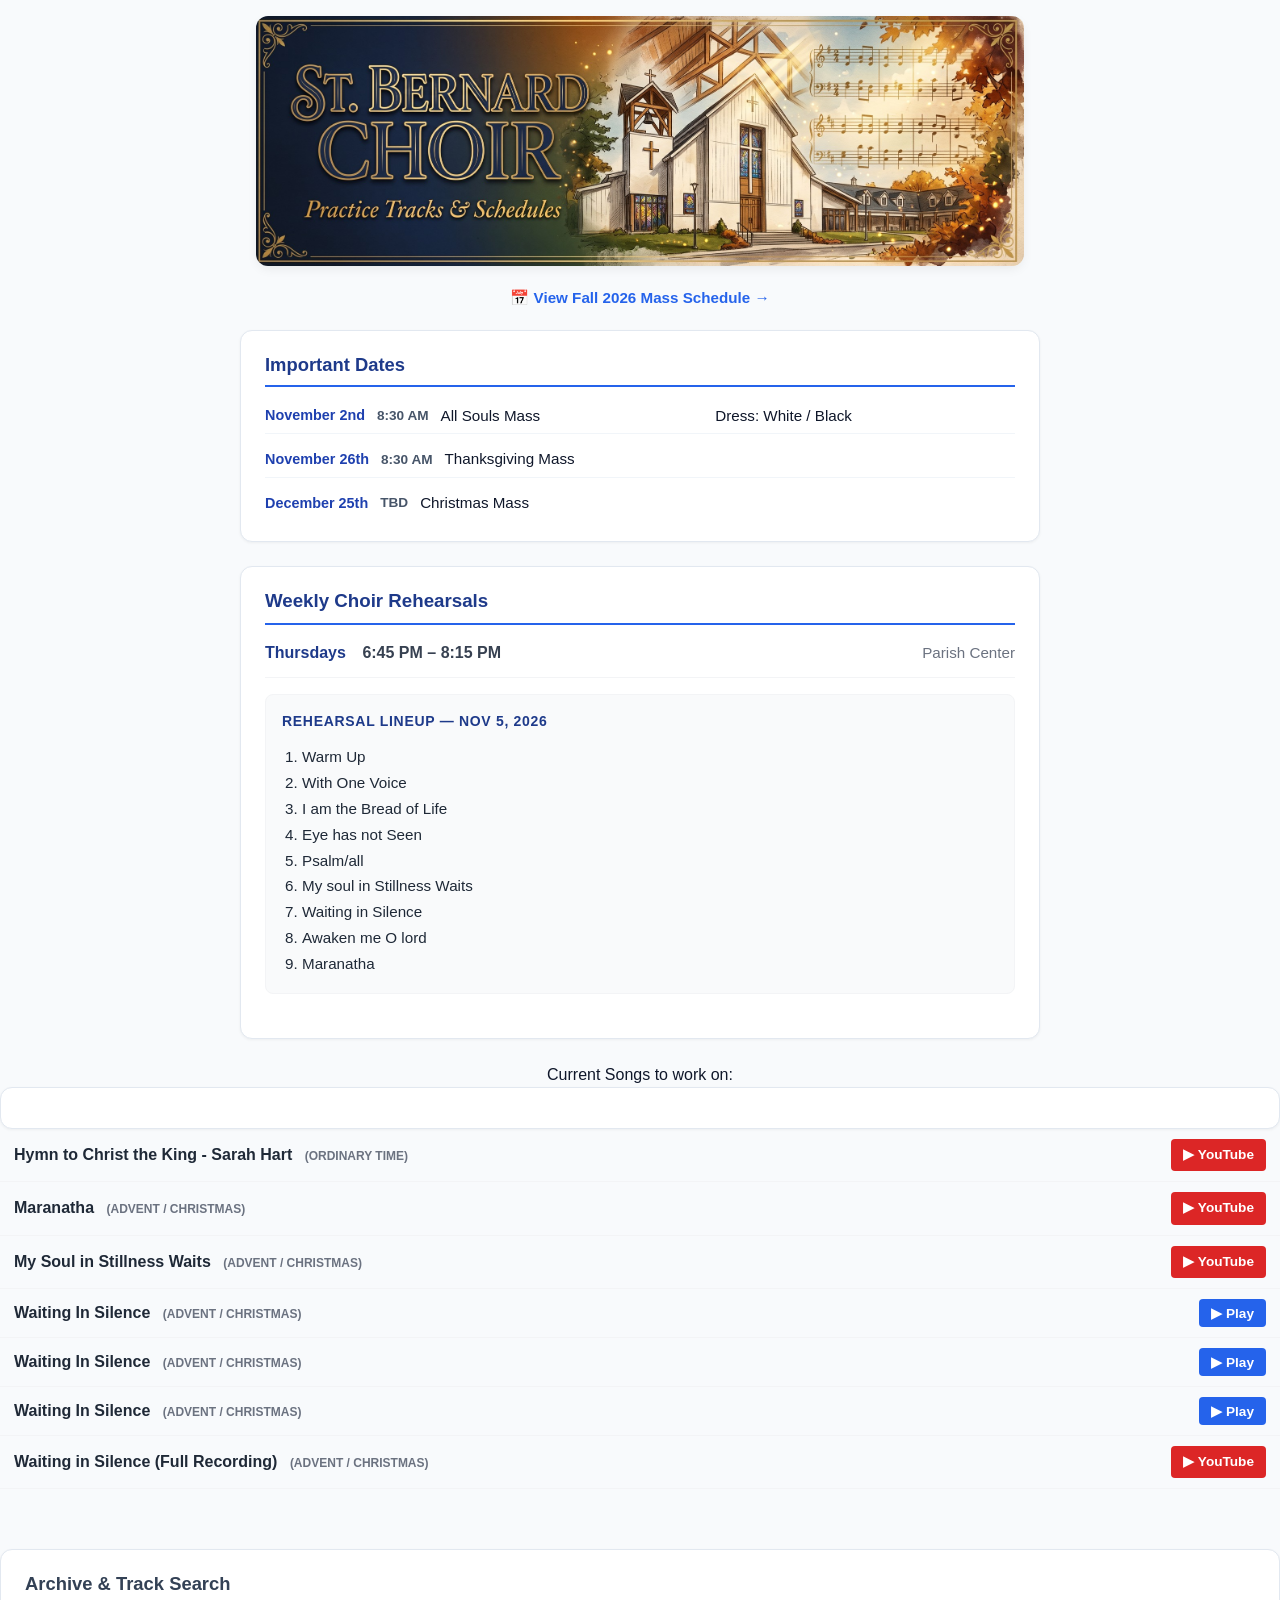
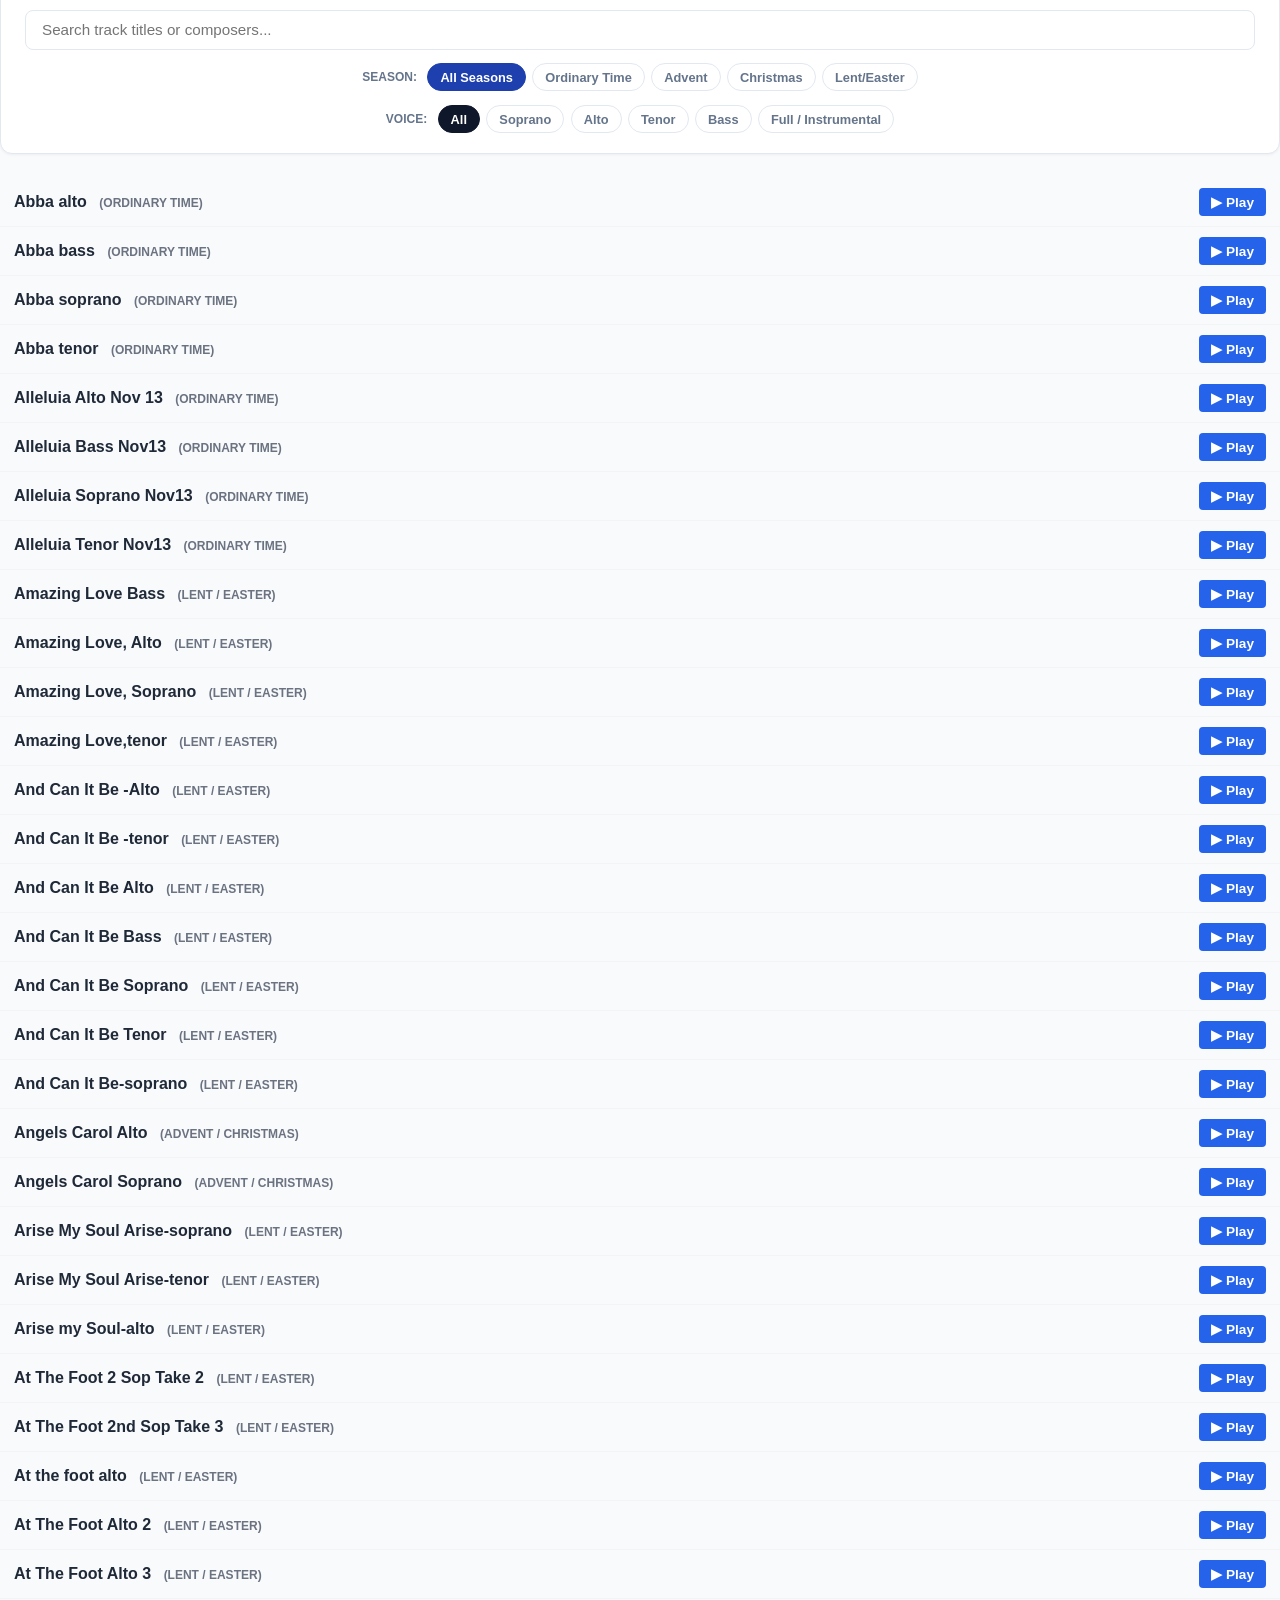
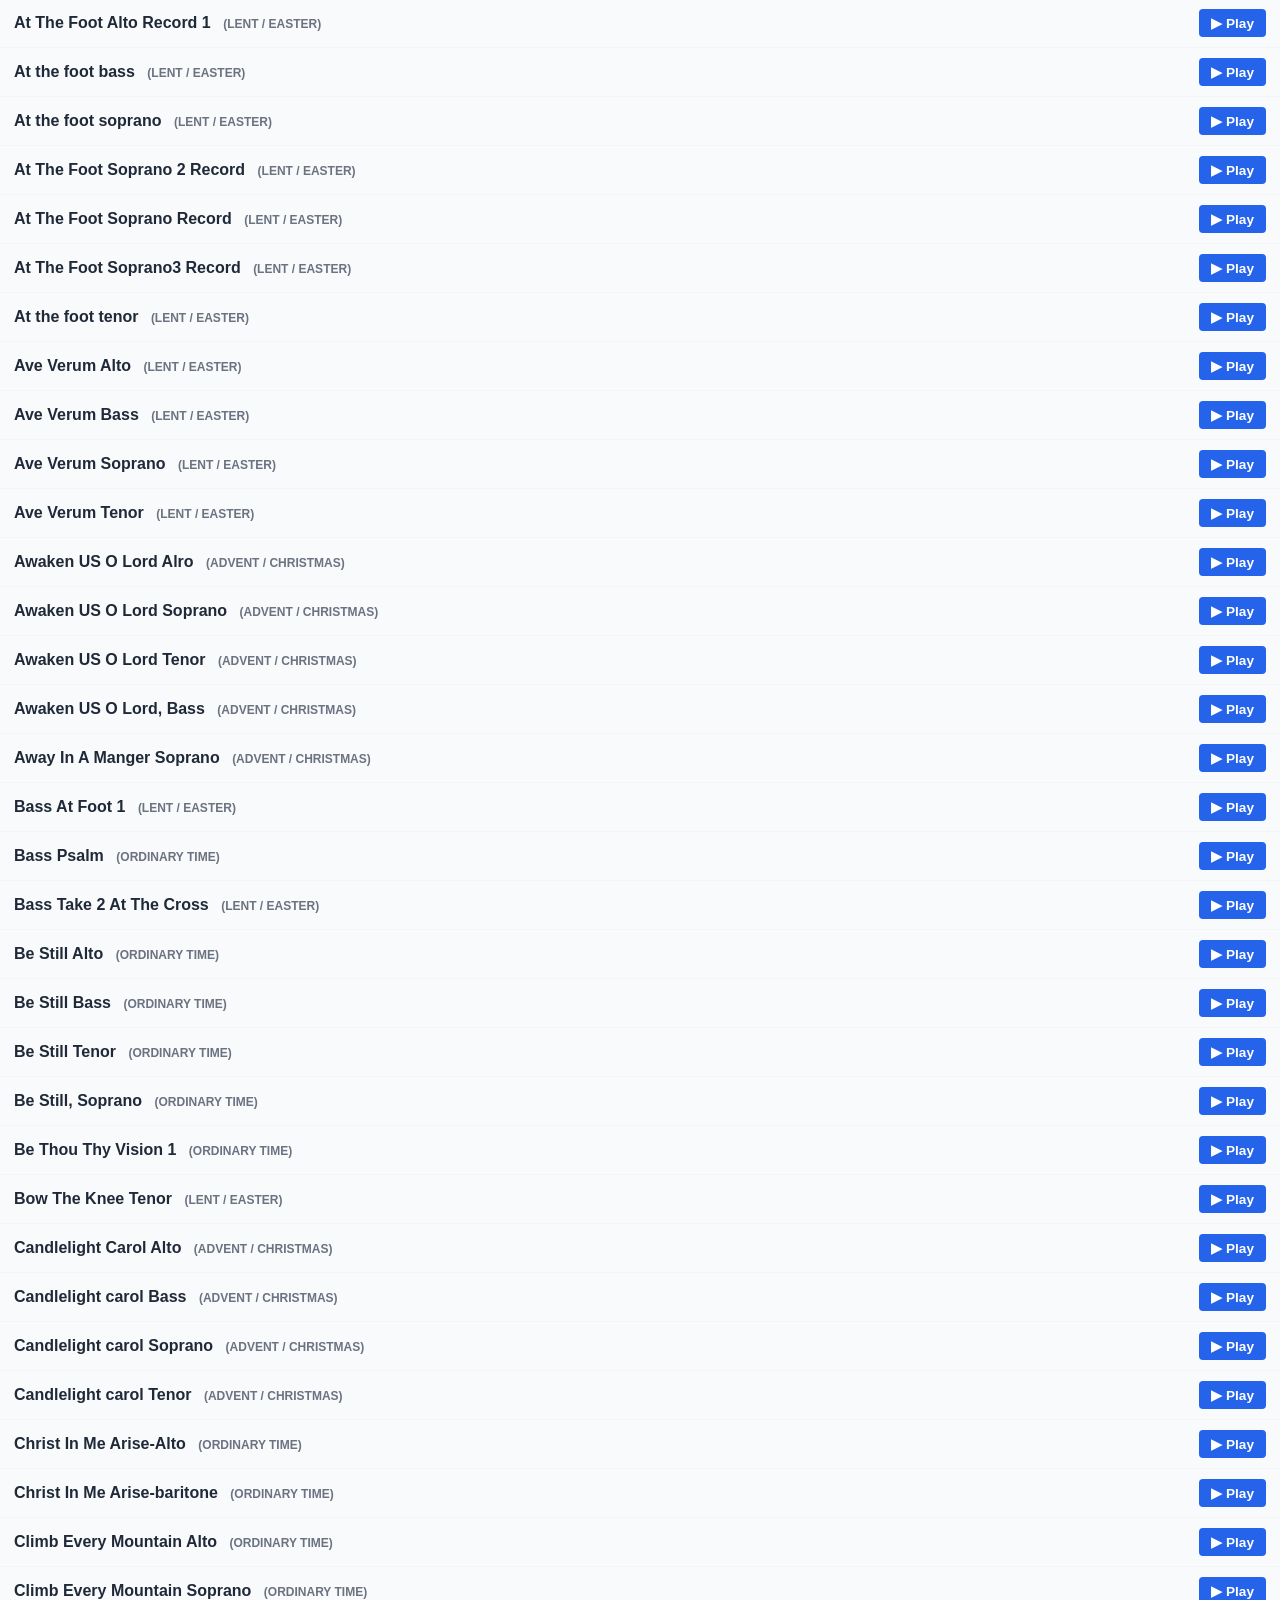
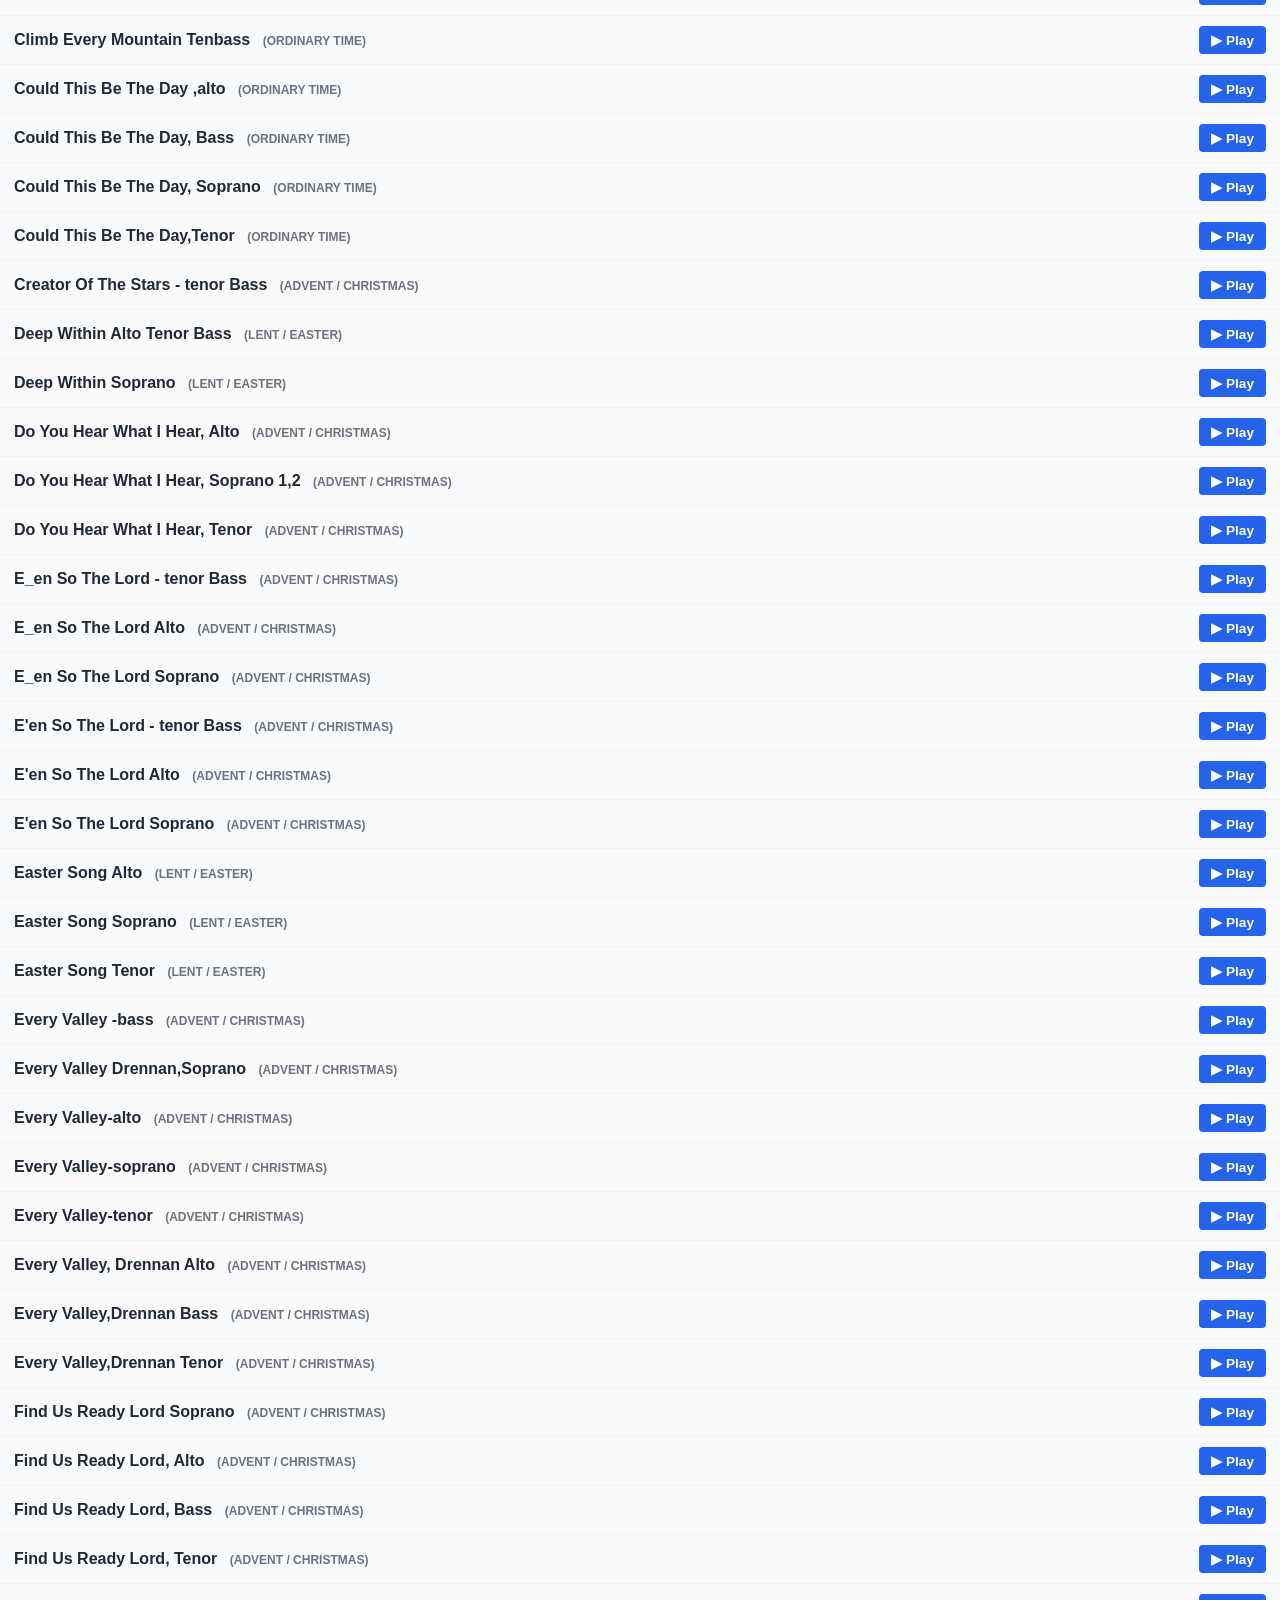
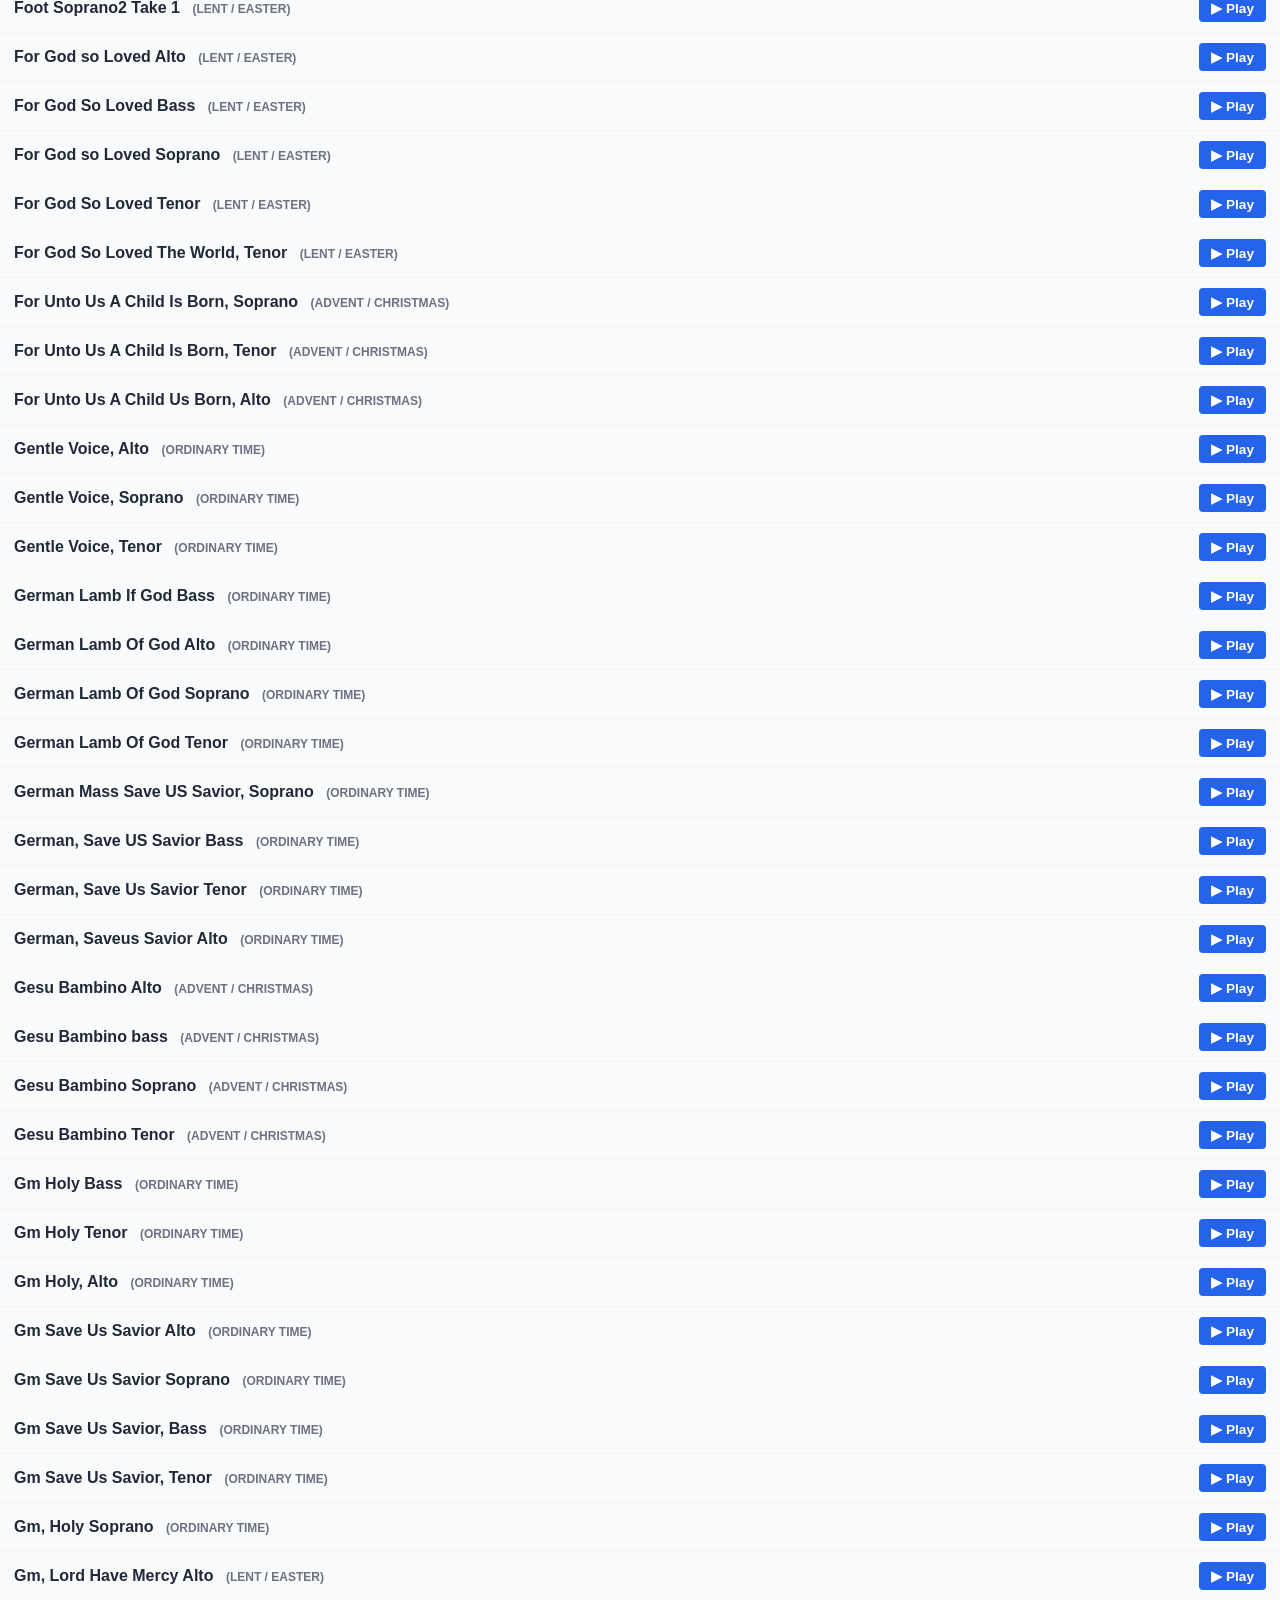
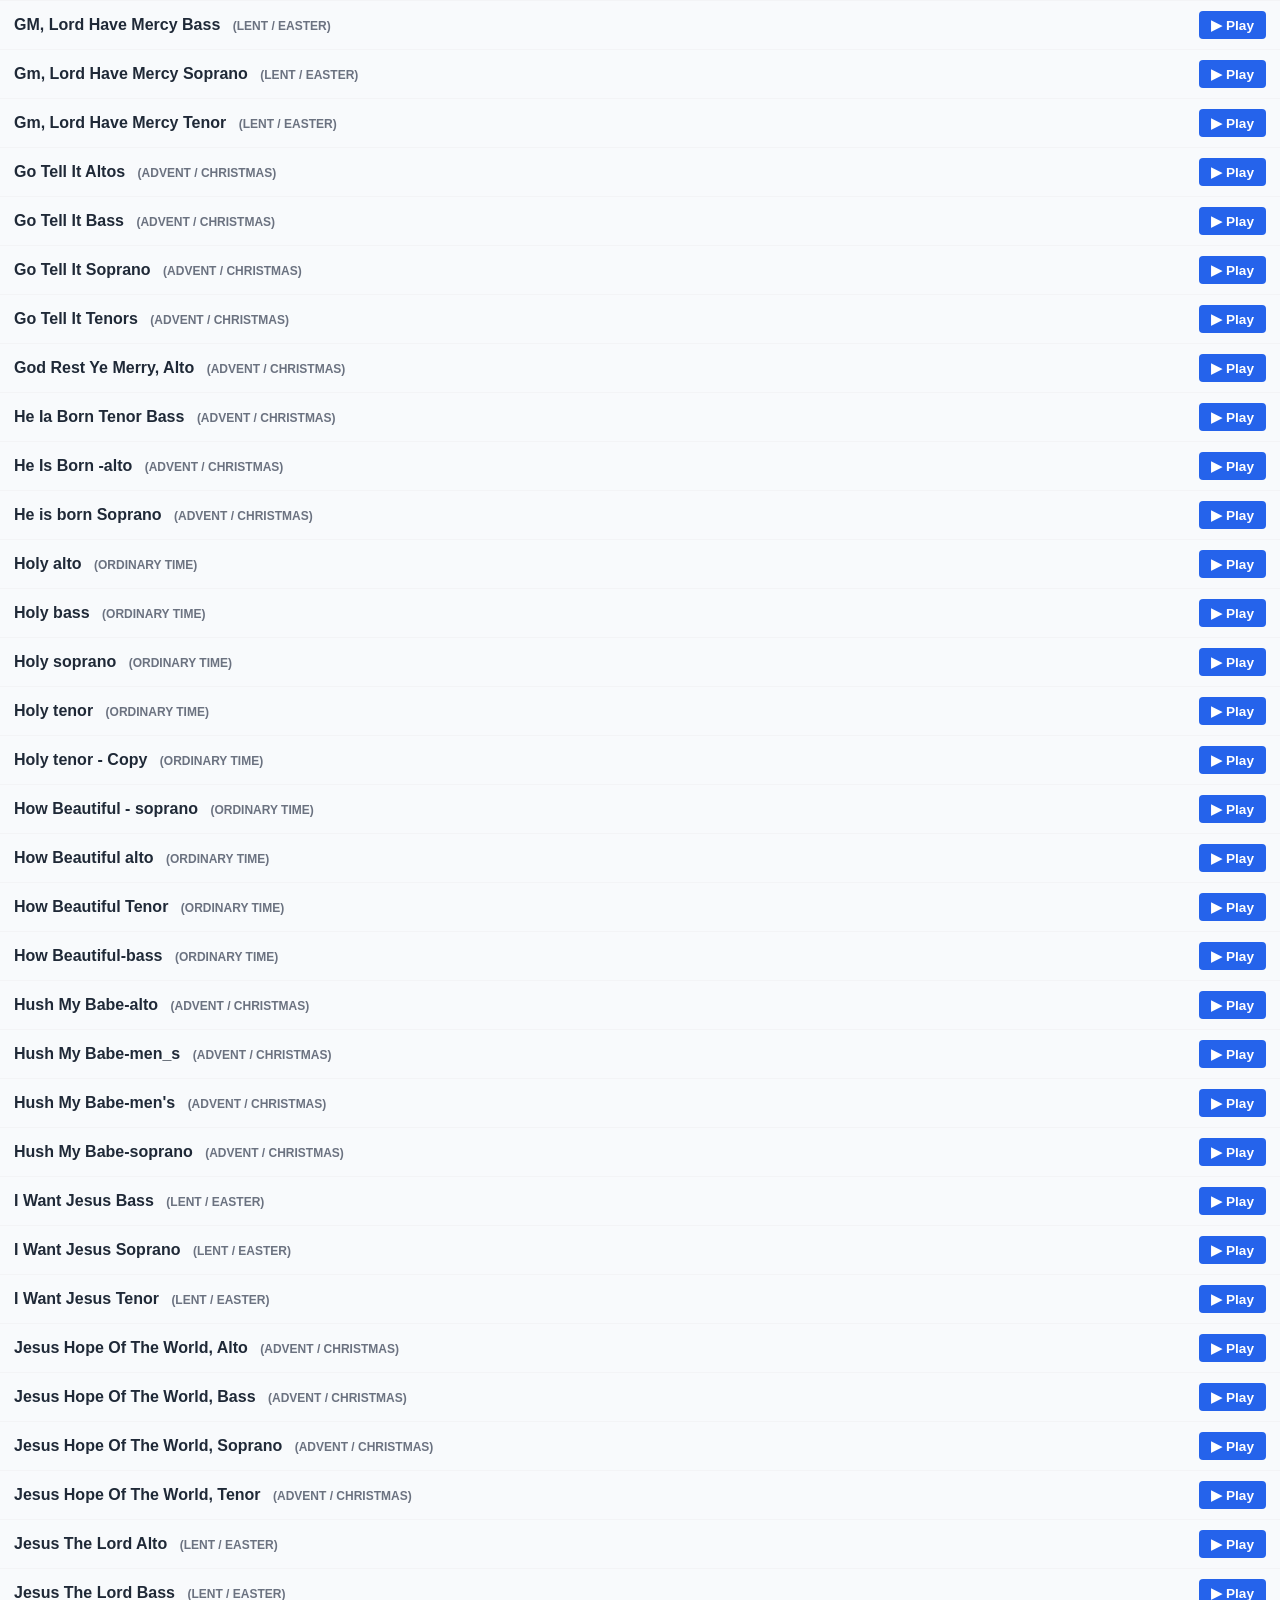
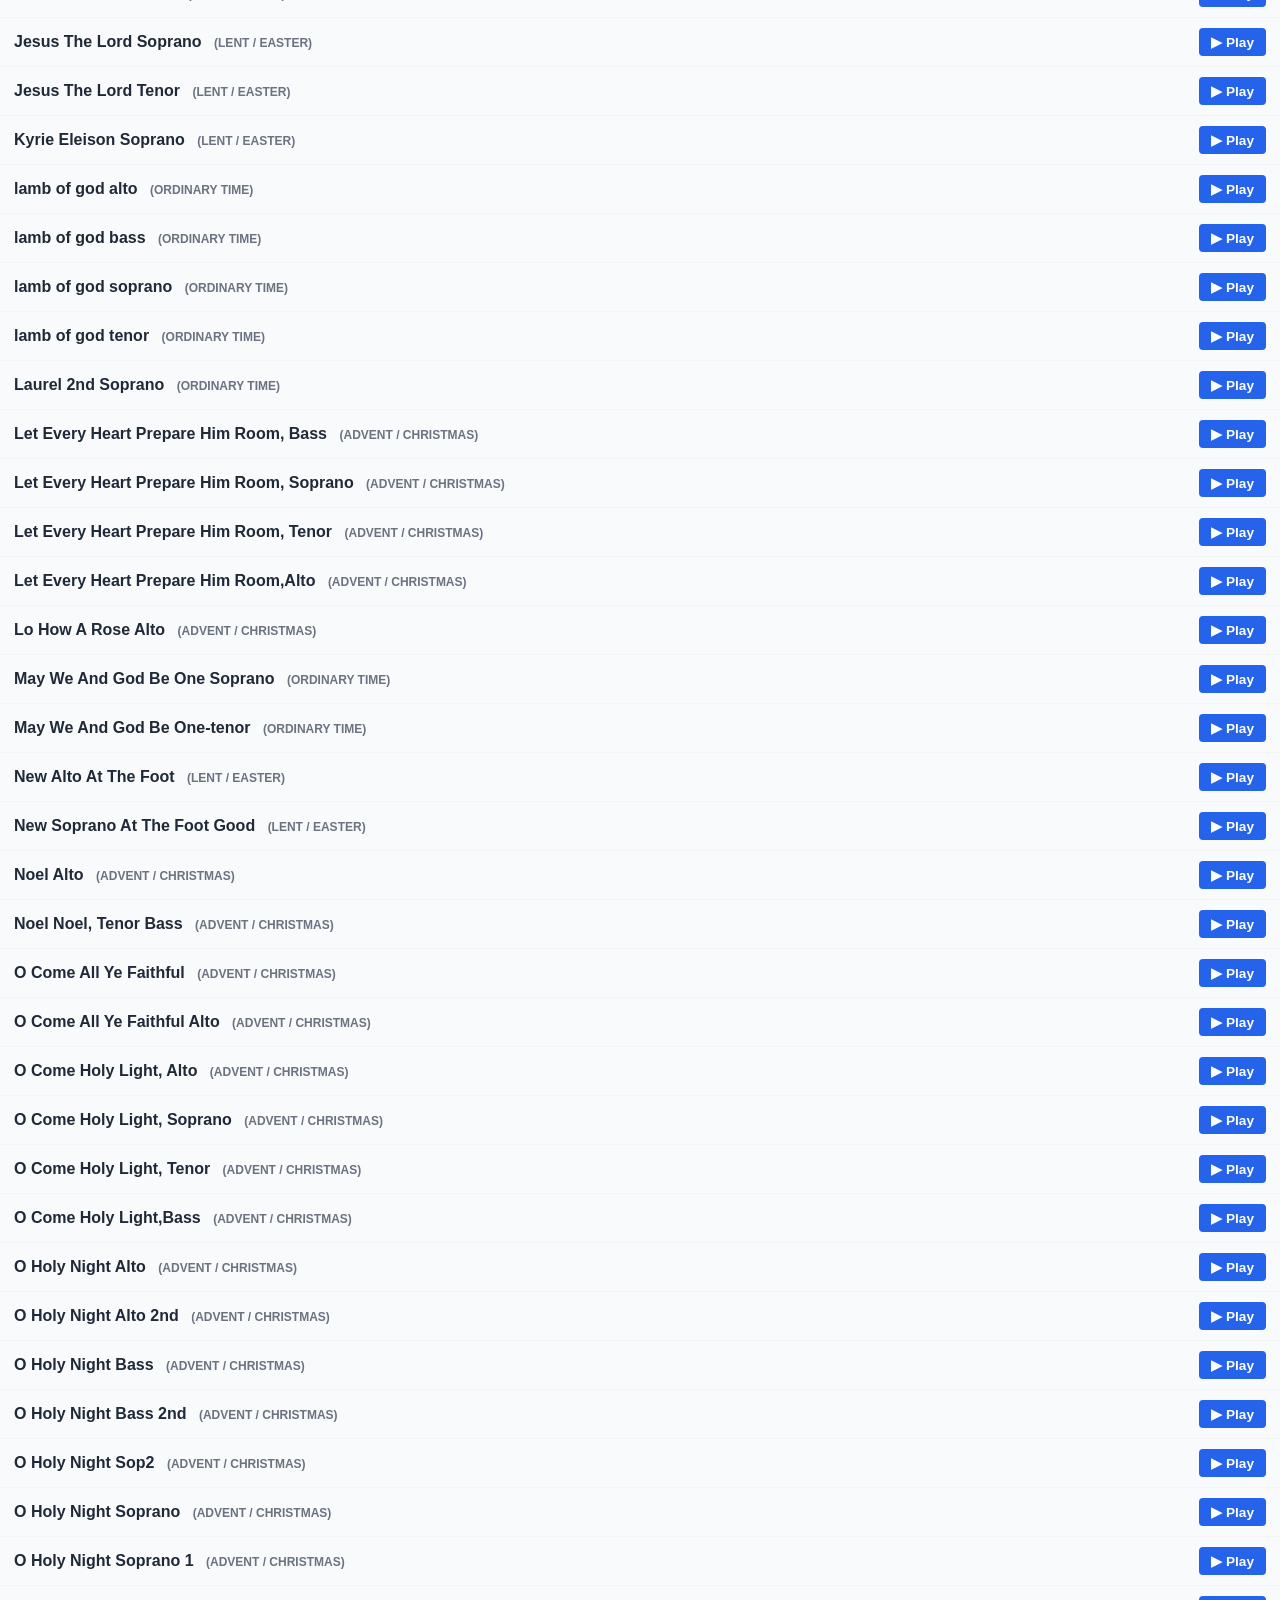
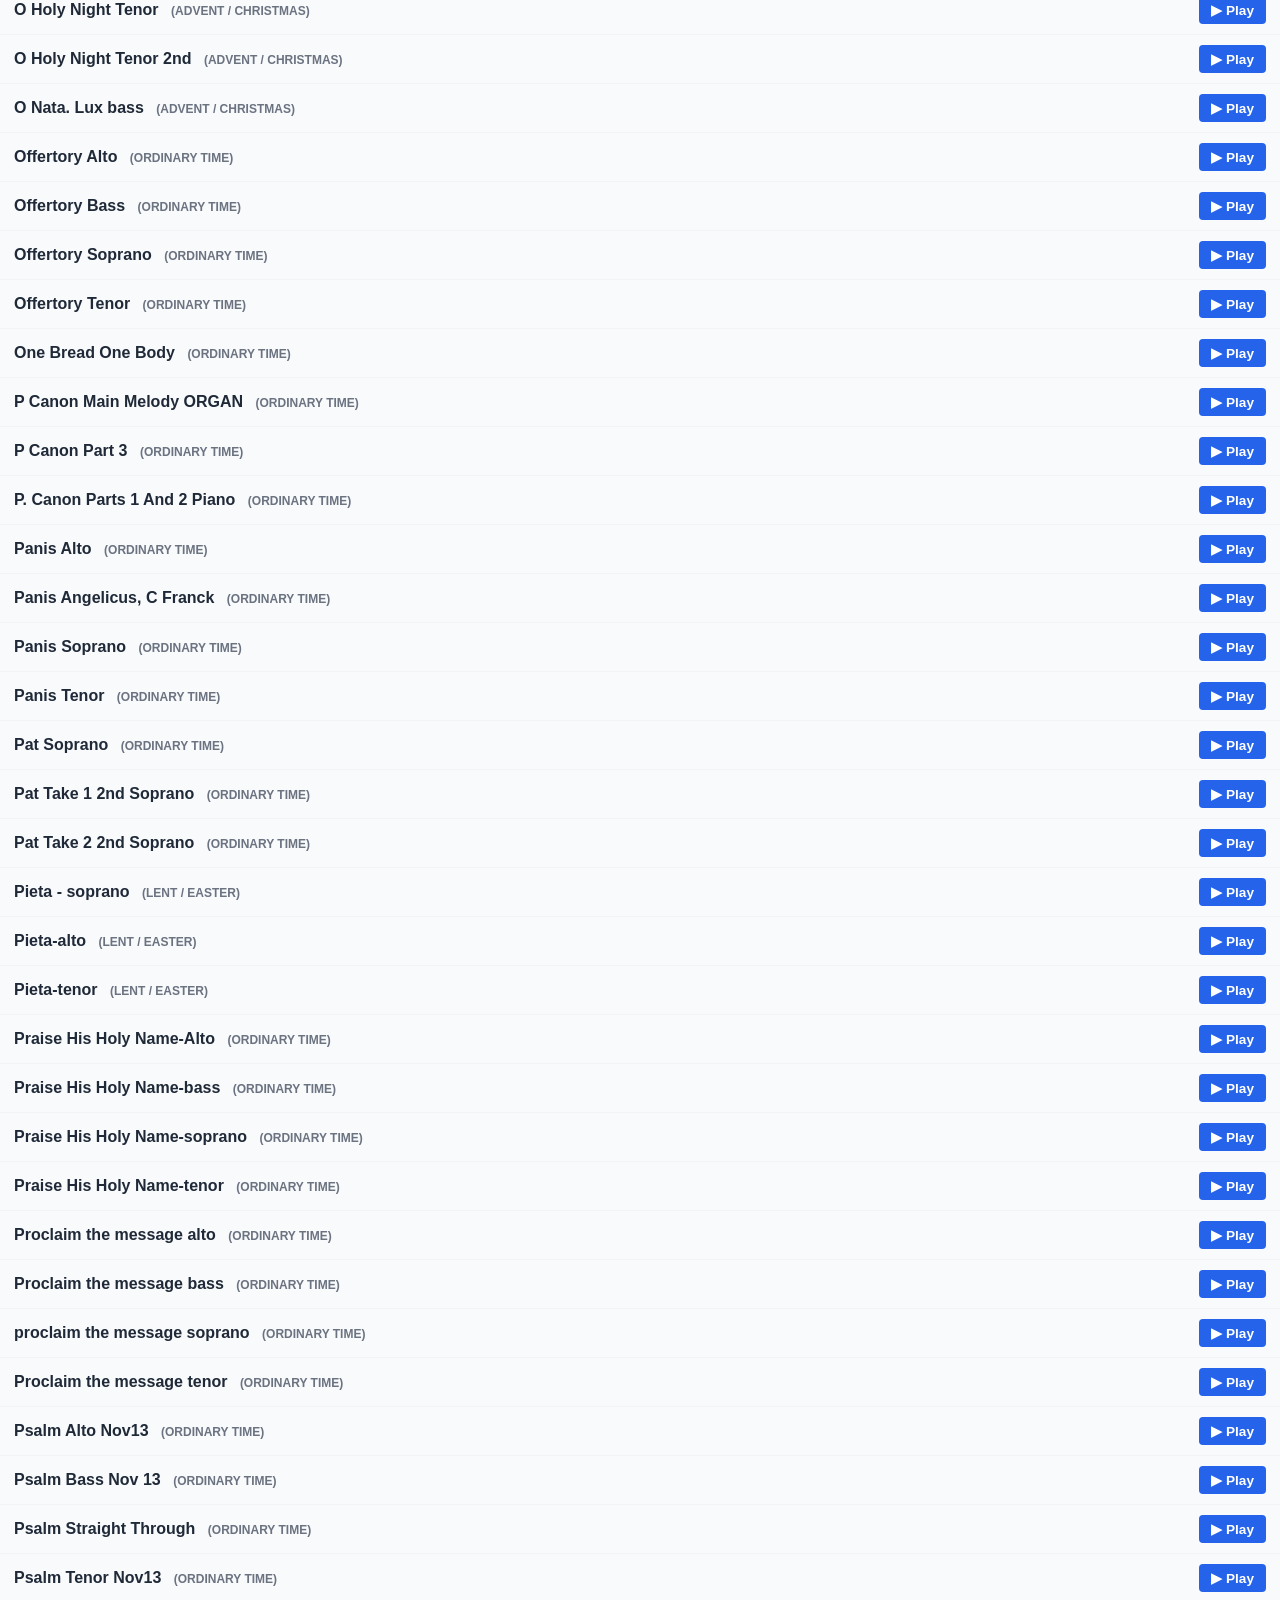
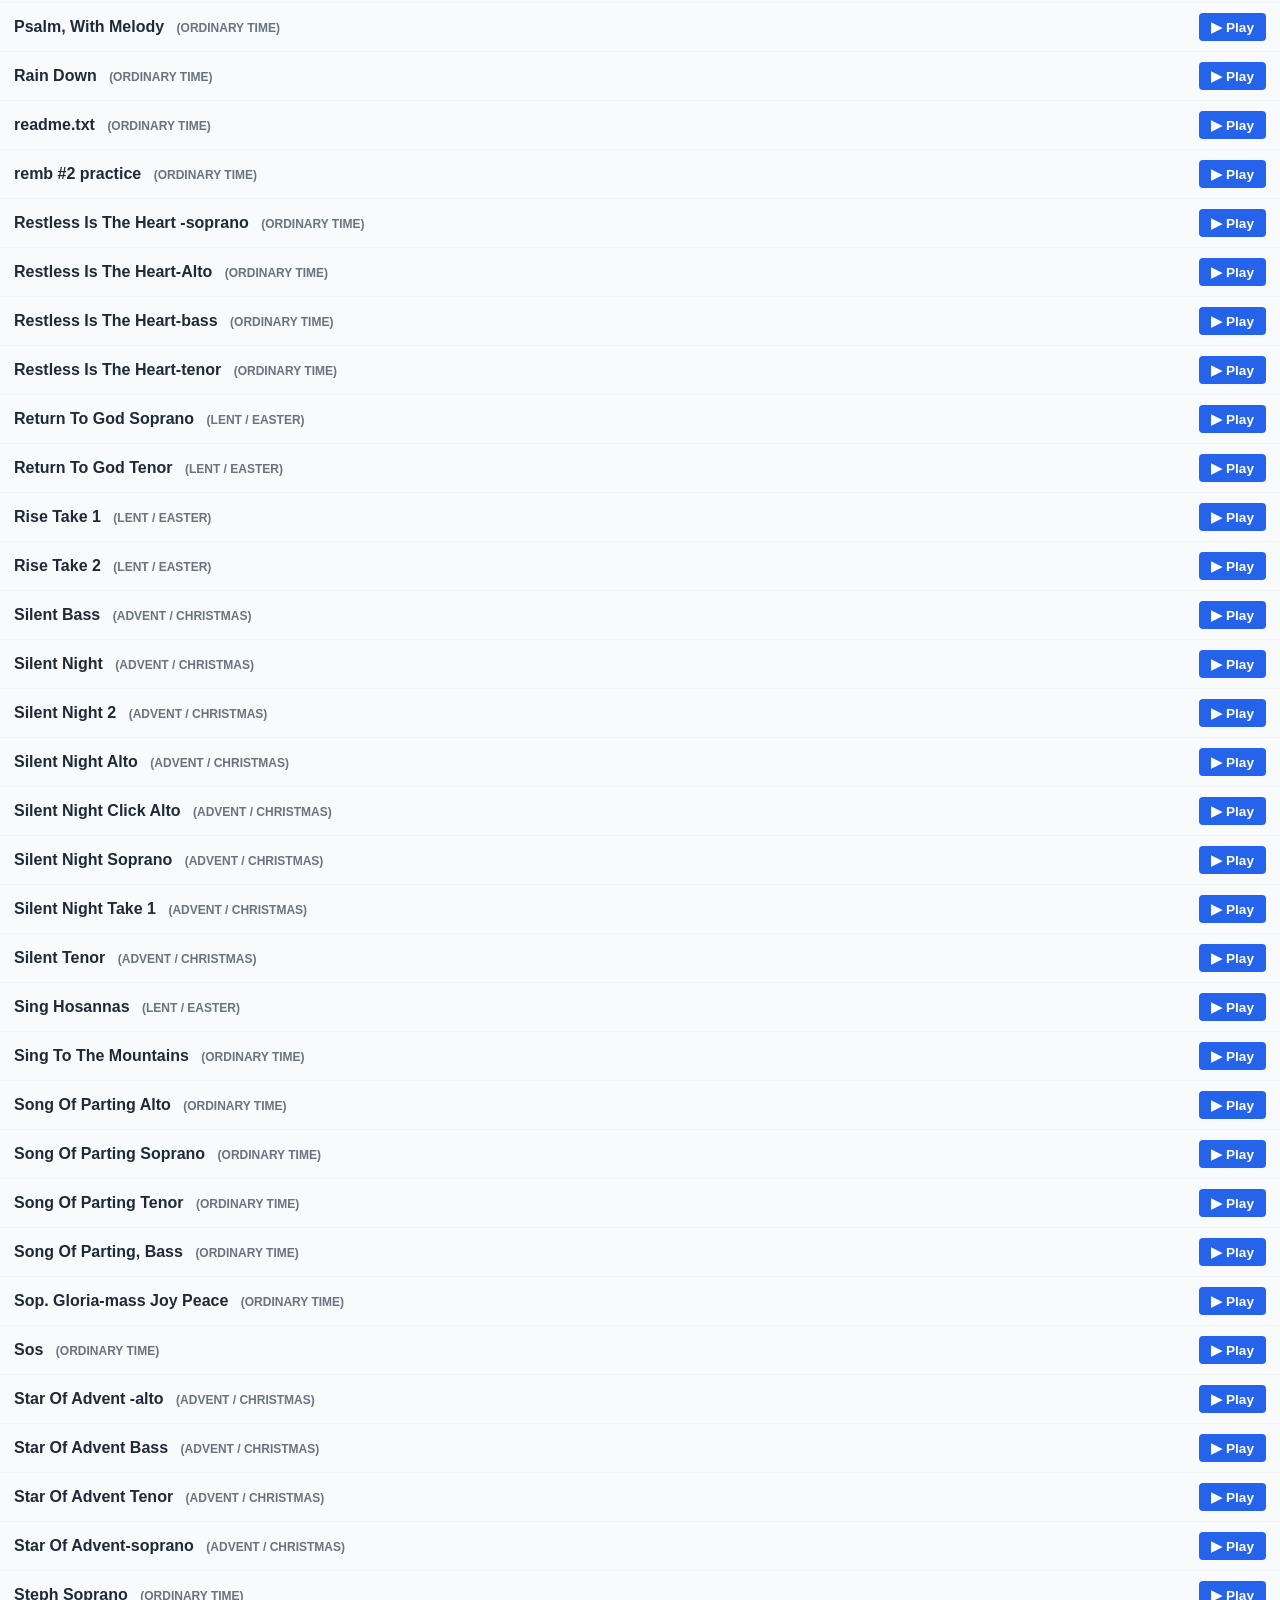
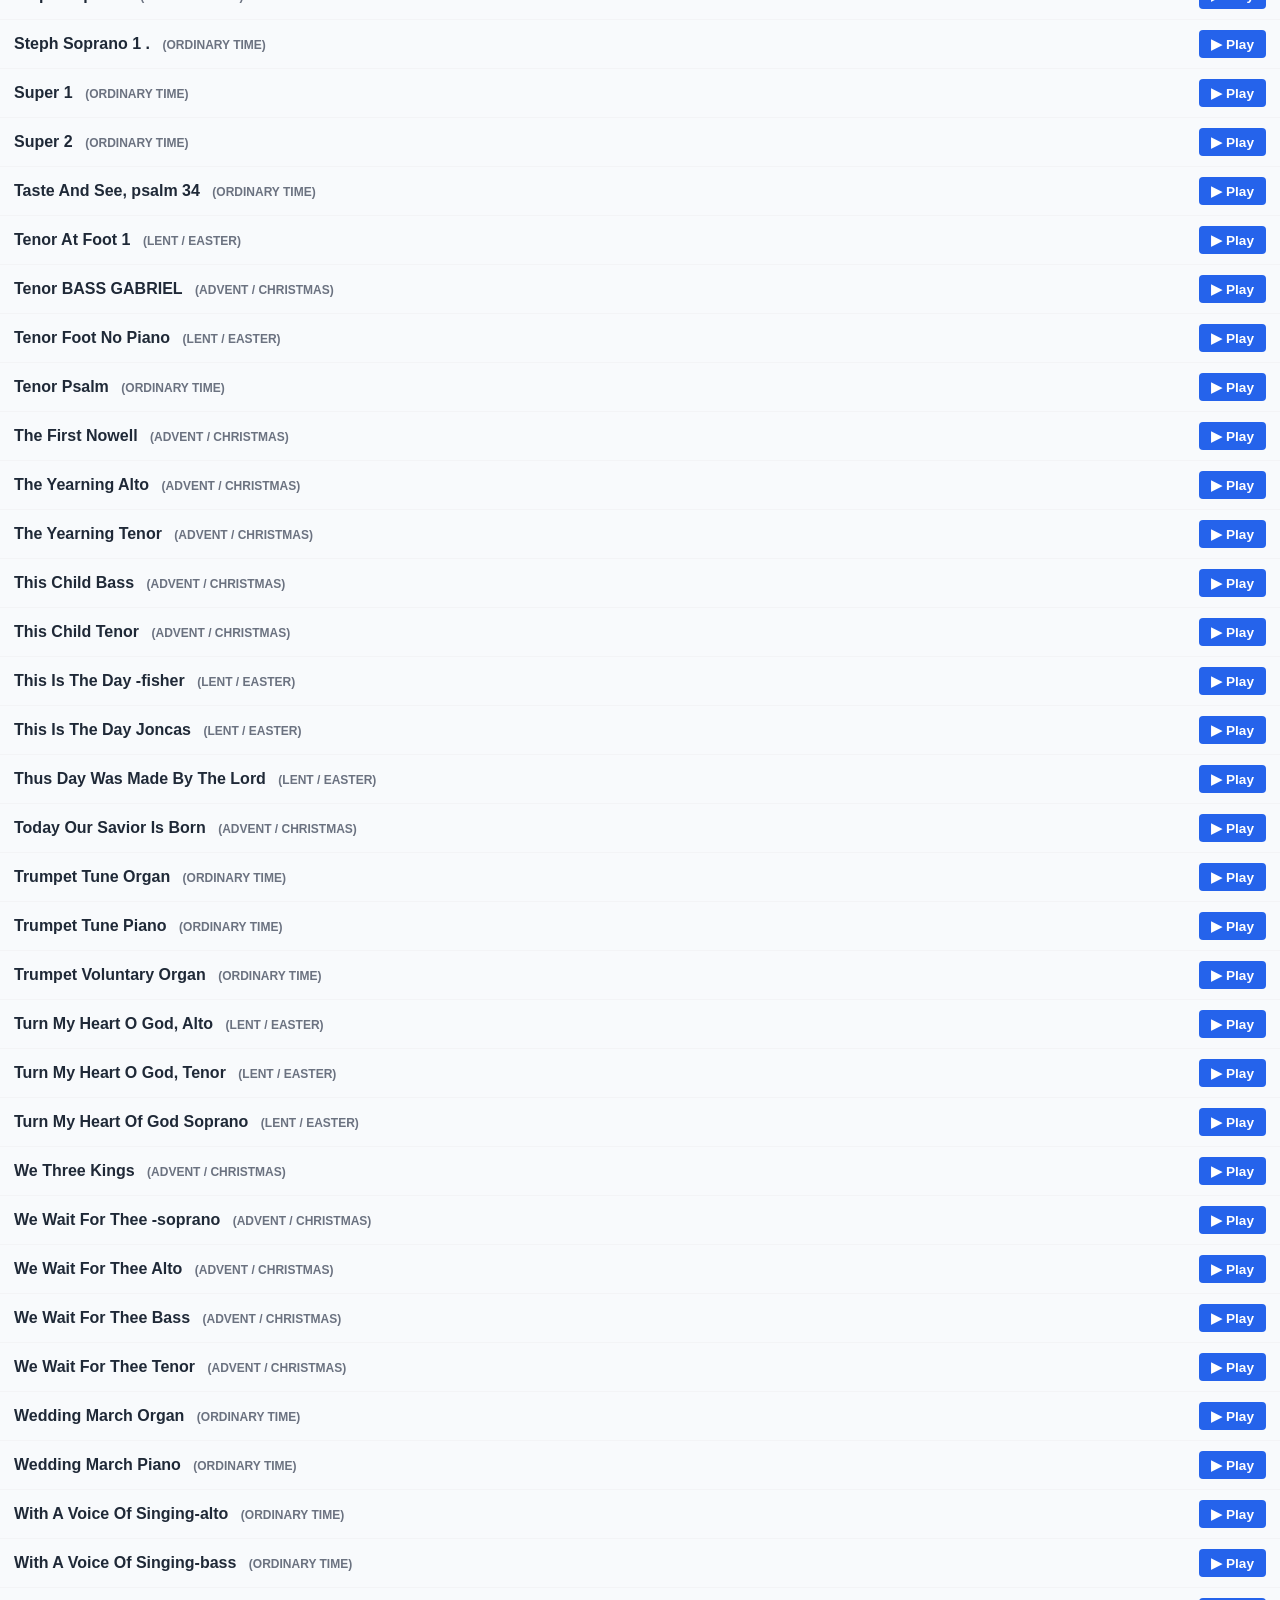
==== commit 0a54f364: "Update index.html" ====
--- a/index.html
+++ b/index.html
@@ -96,8 +96,9 @@
   <div style="text-align: center; margin: 20px 0;">
  Current Songs to work on:
   </a>
+  <div class="current-section-card">
 </div>
-  <div class="current-section-card">
+    
     <div id="current-tracks-list">
       <!-- current tracks render here automatically on page load -->
     </div>
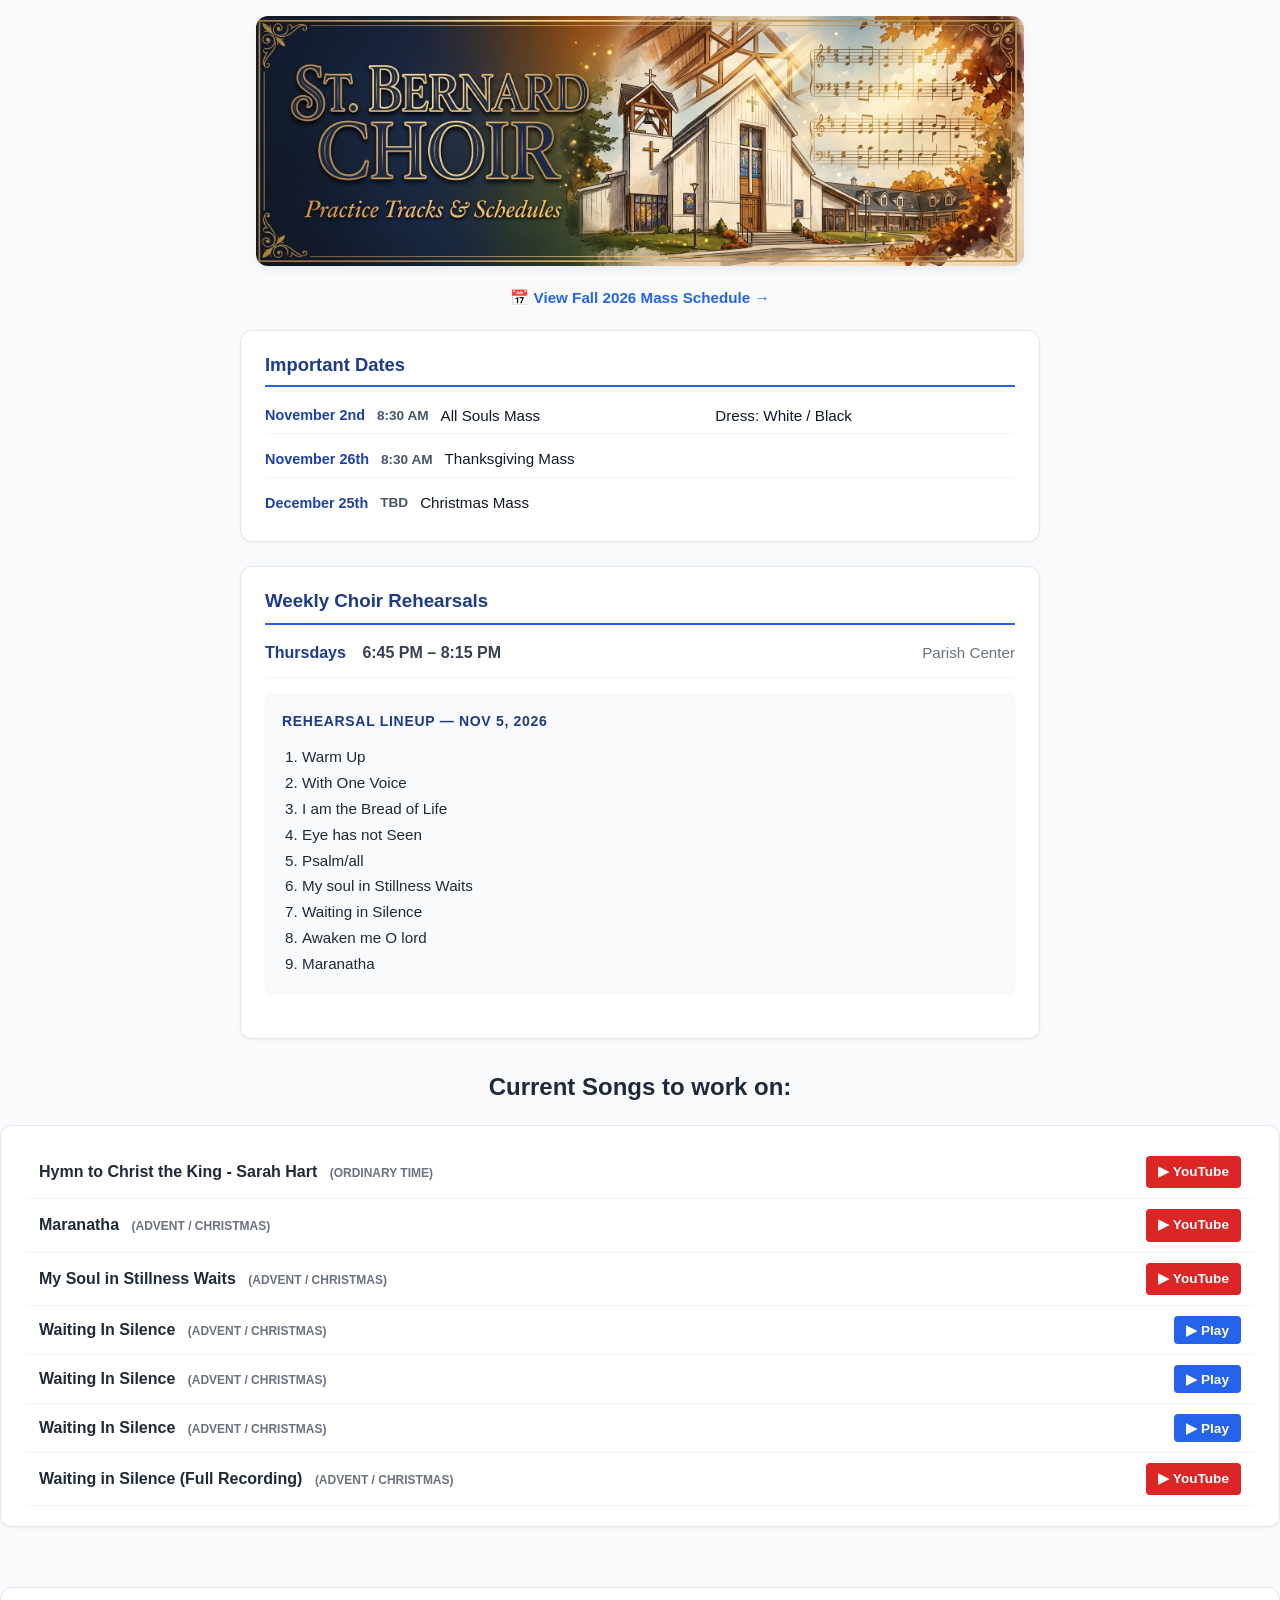
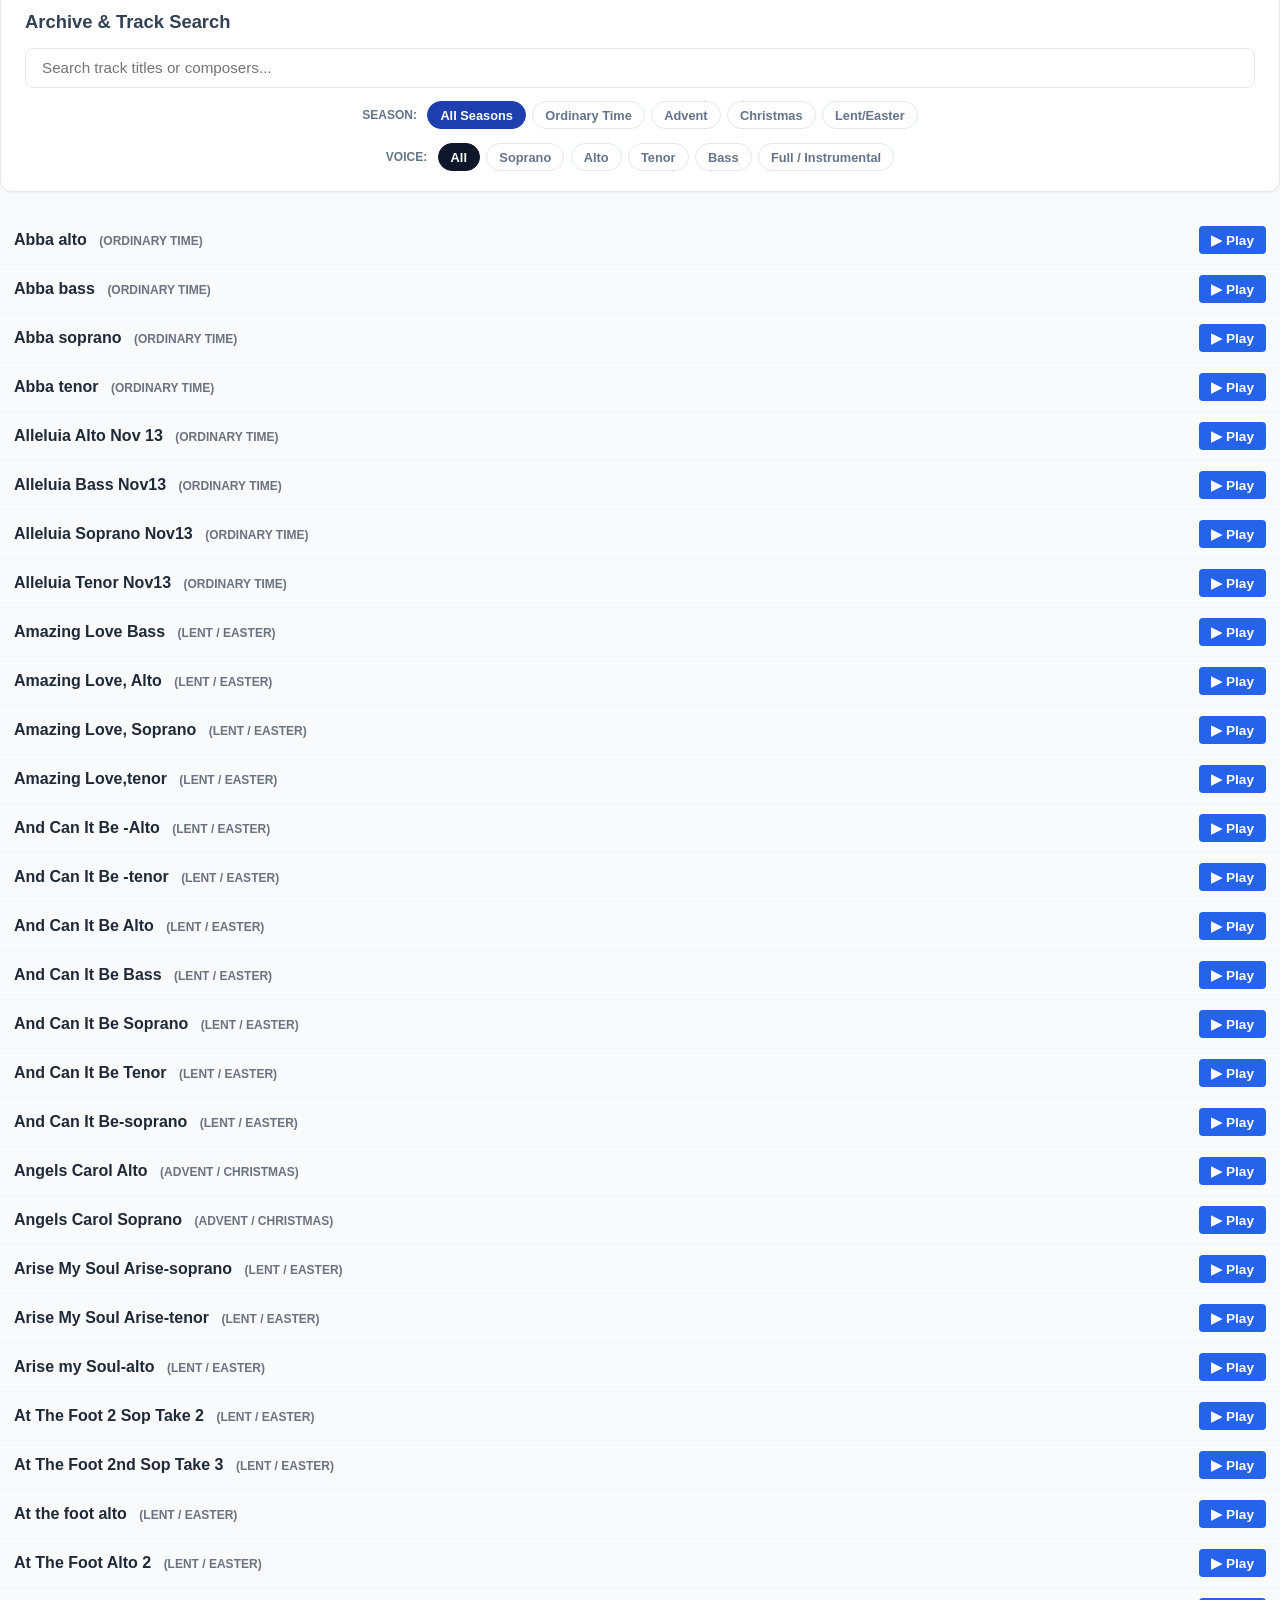
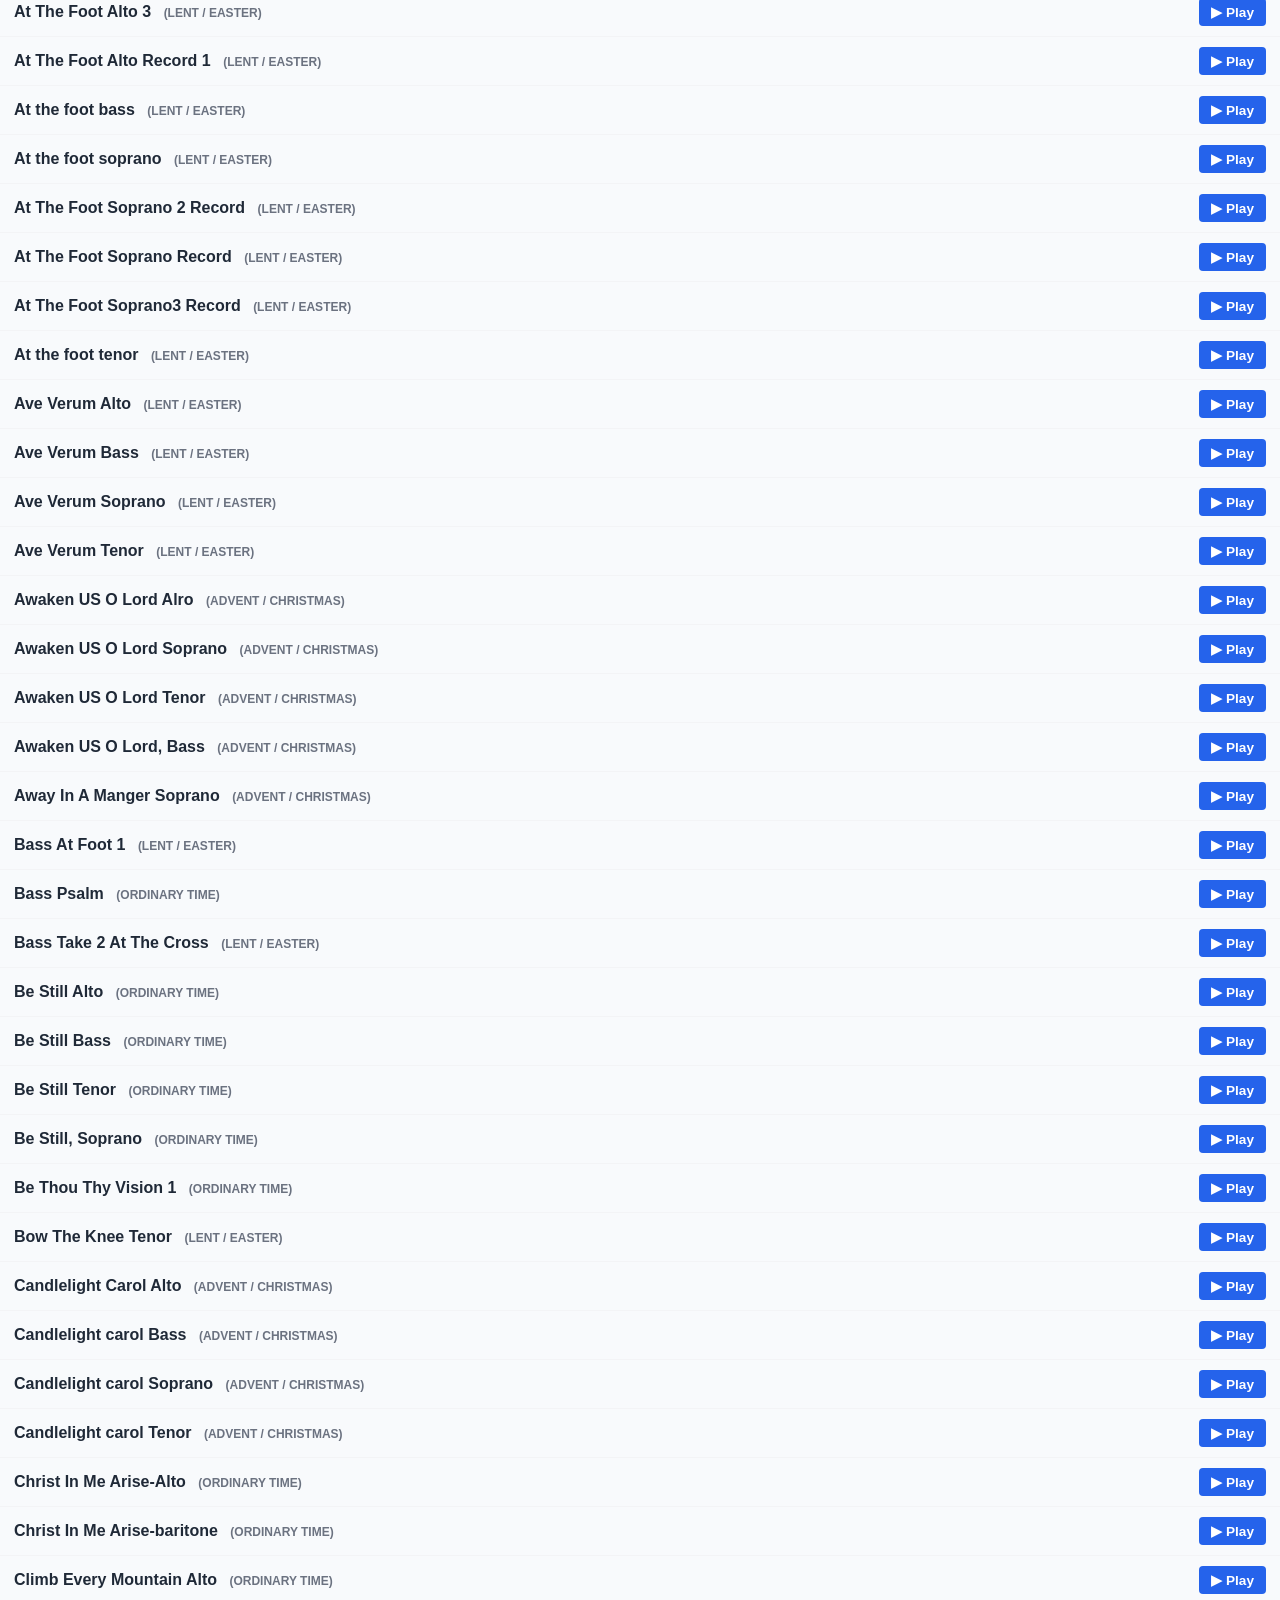
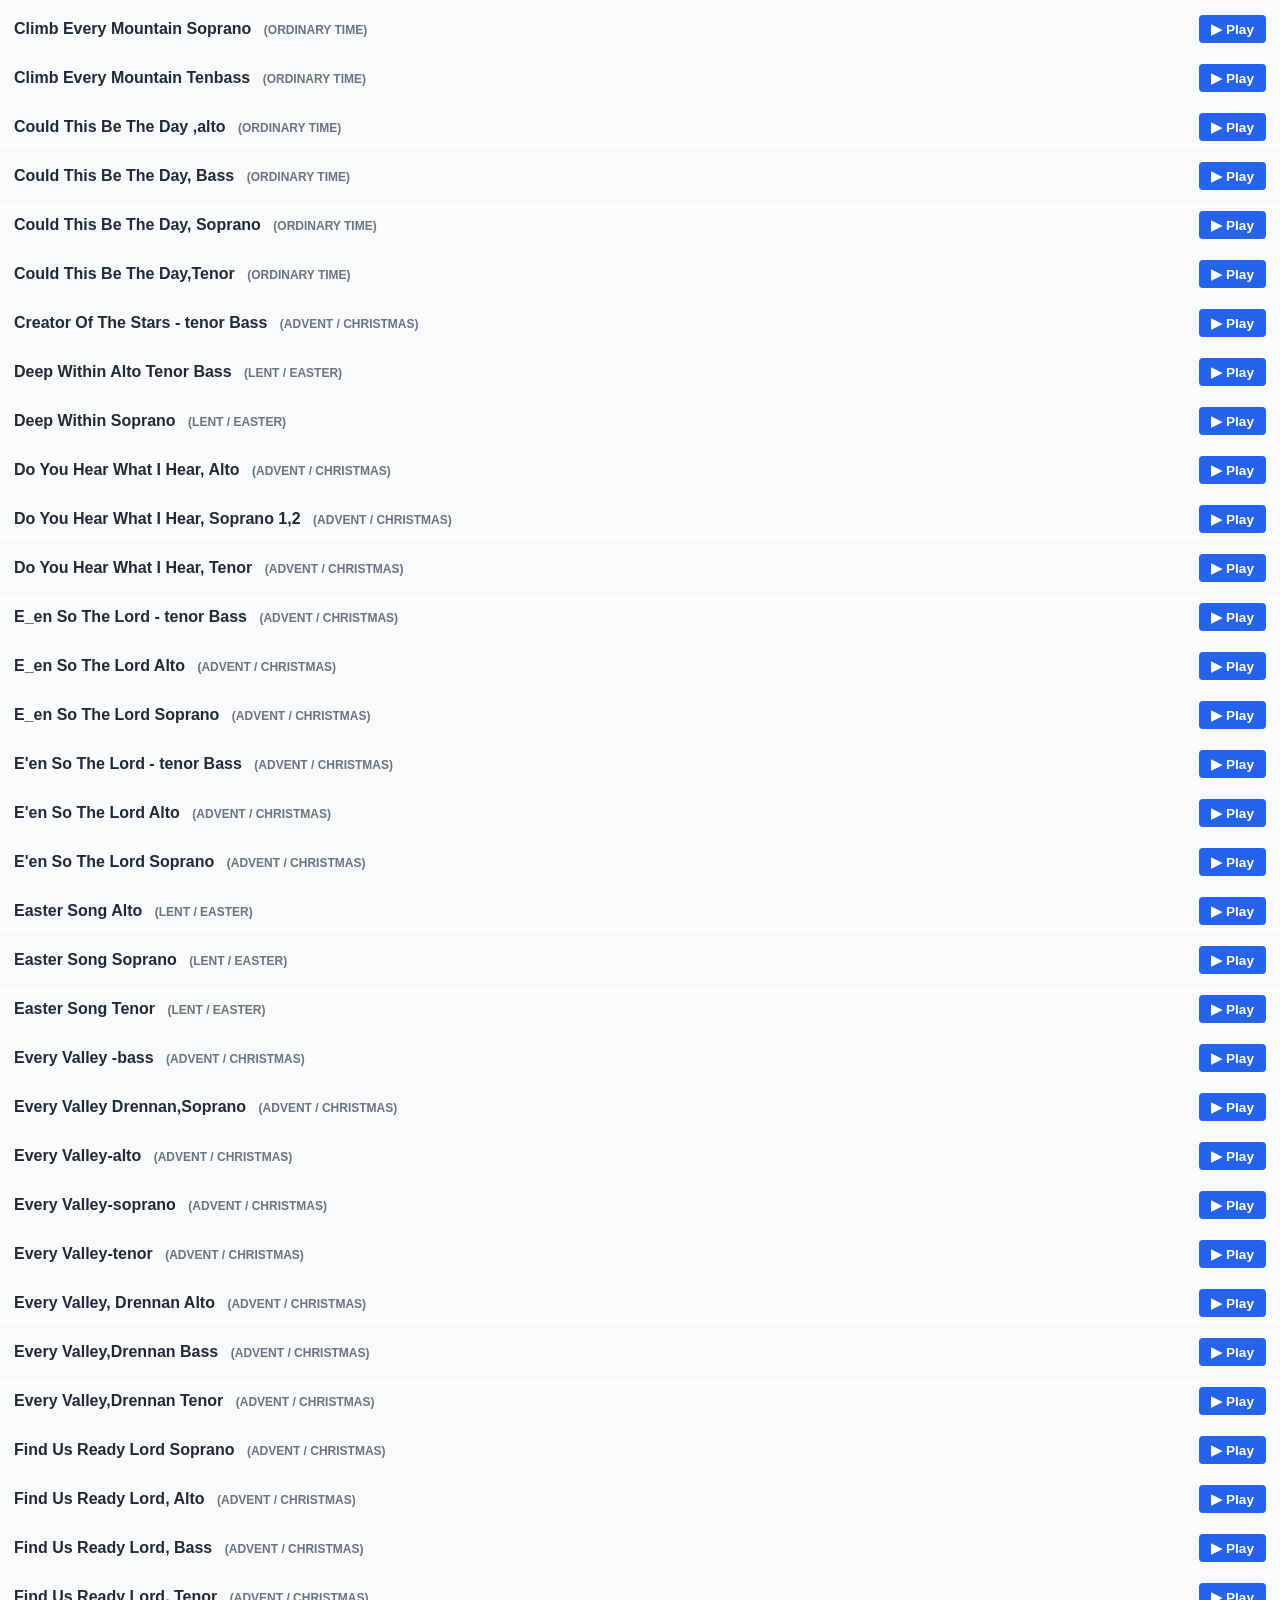
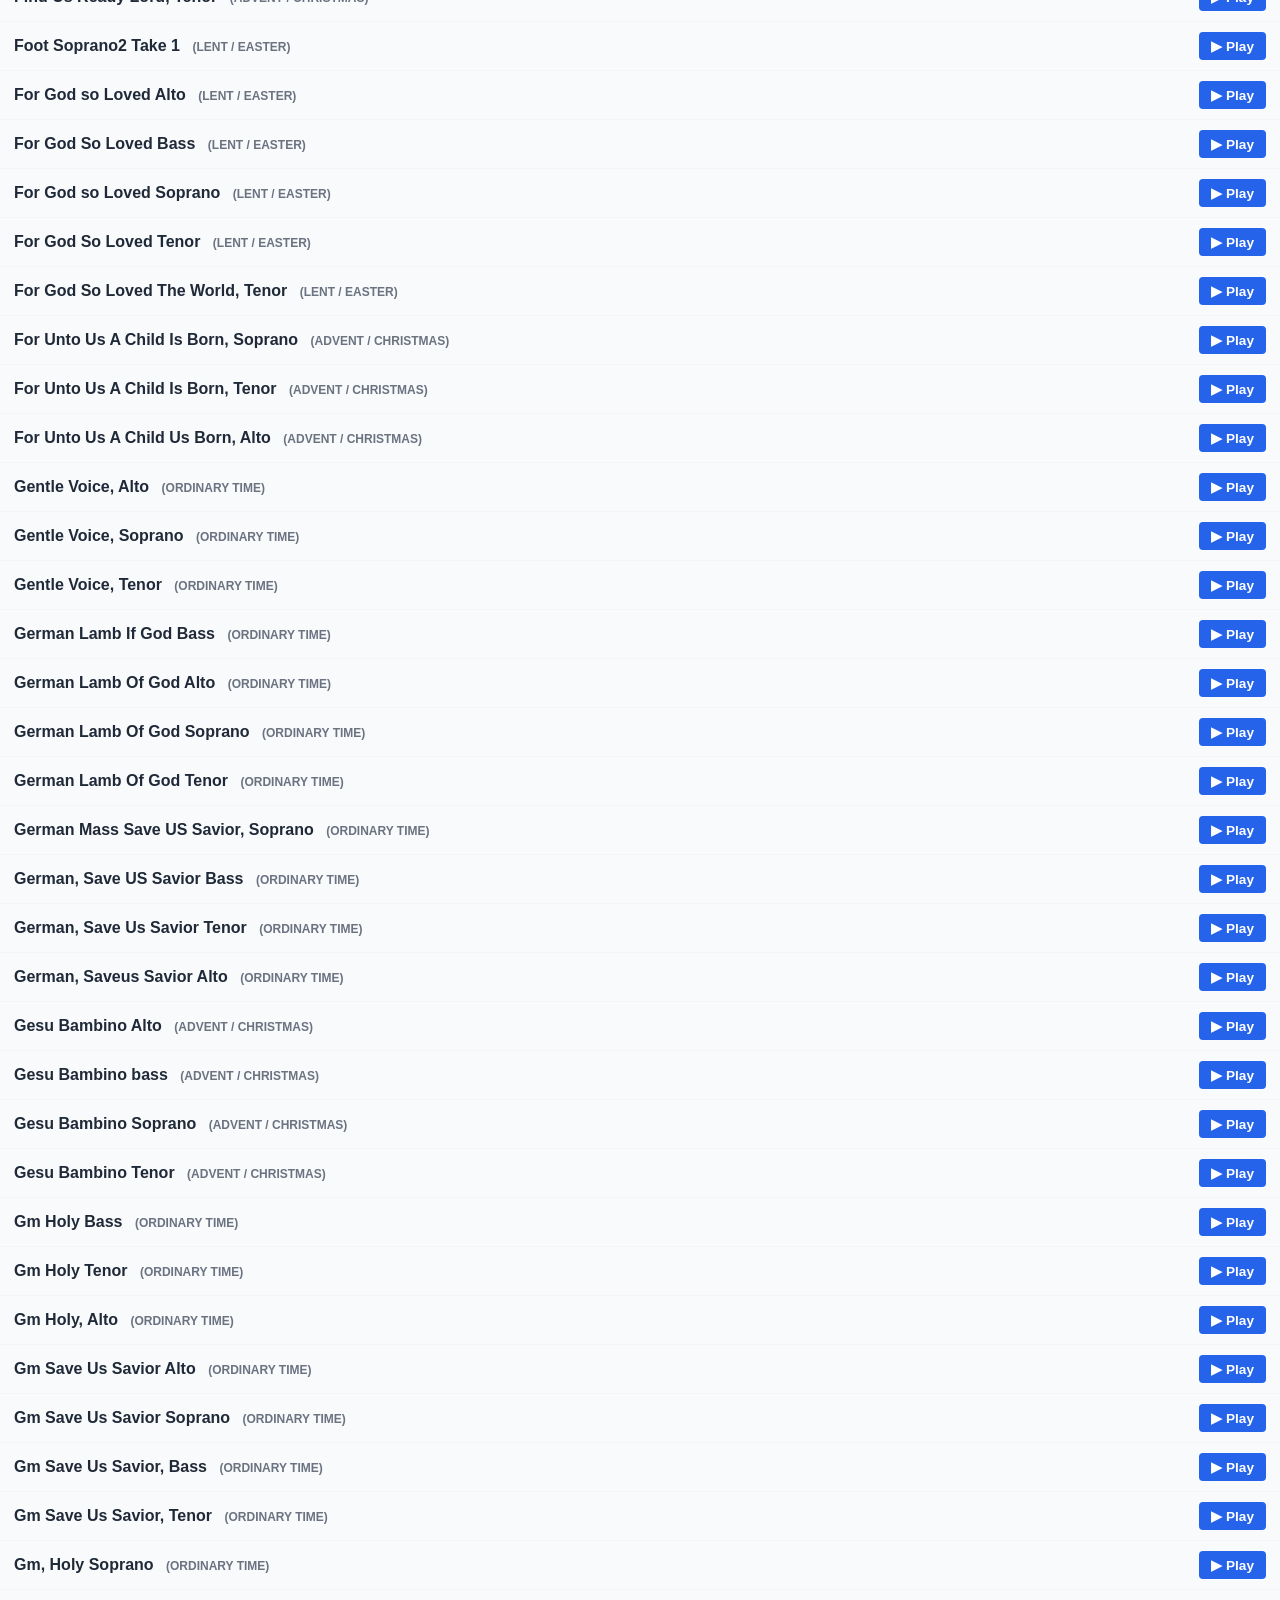
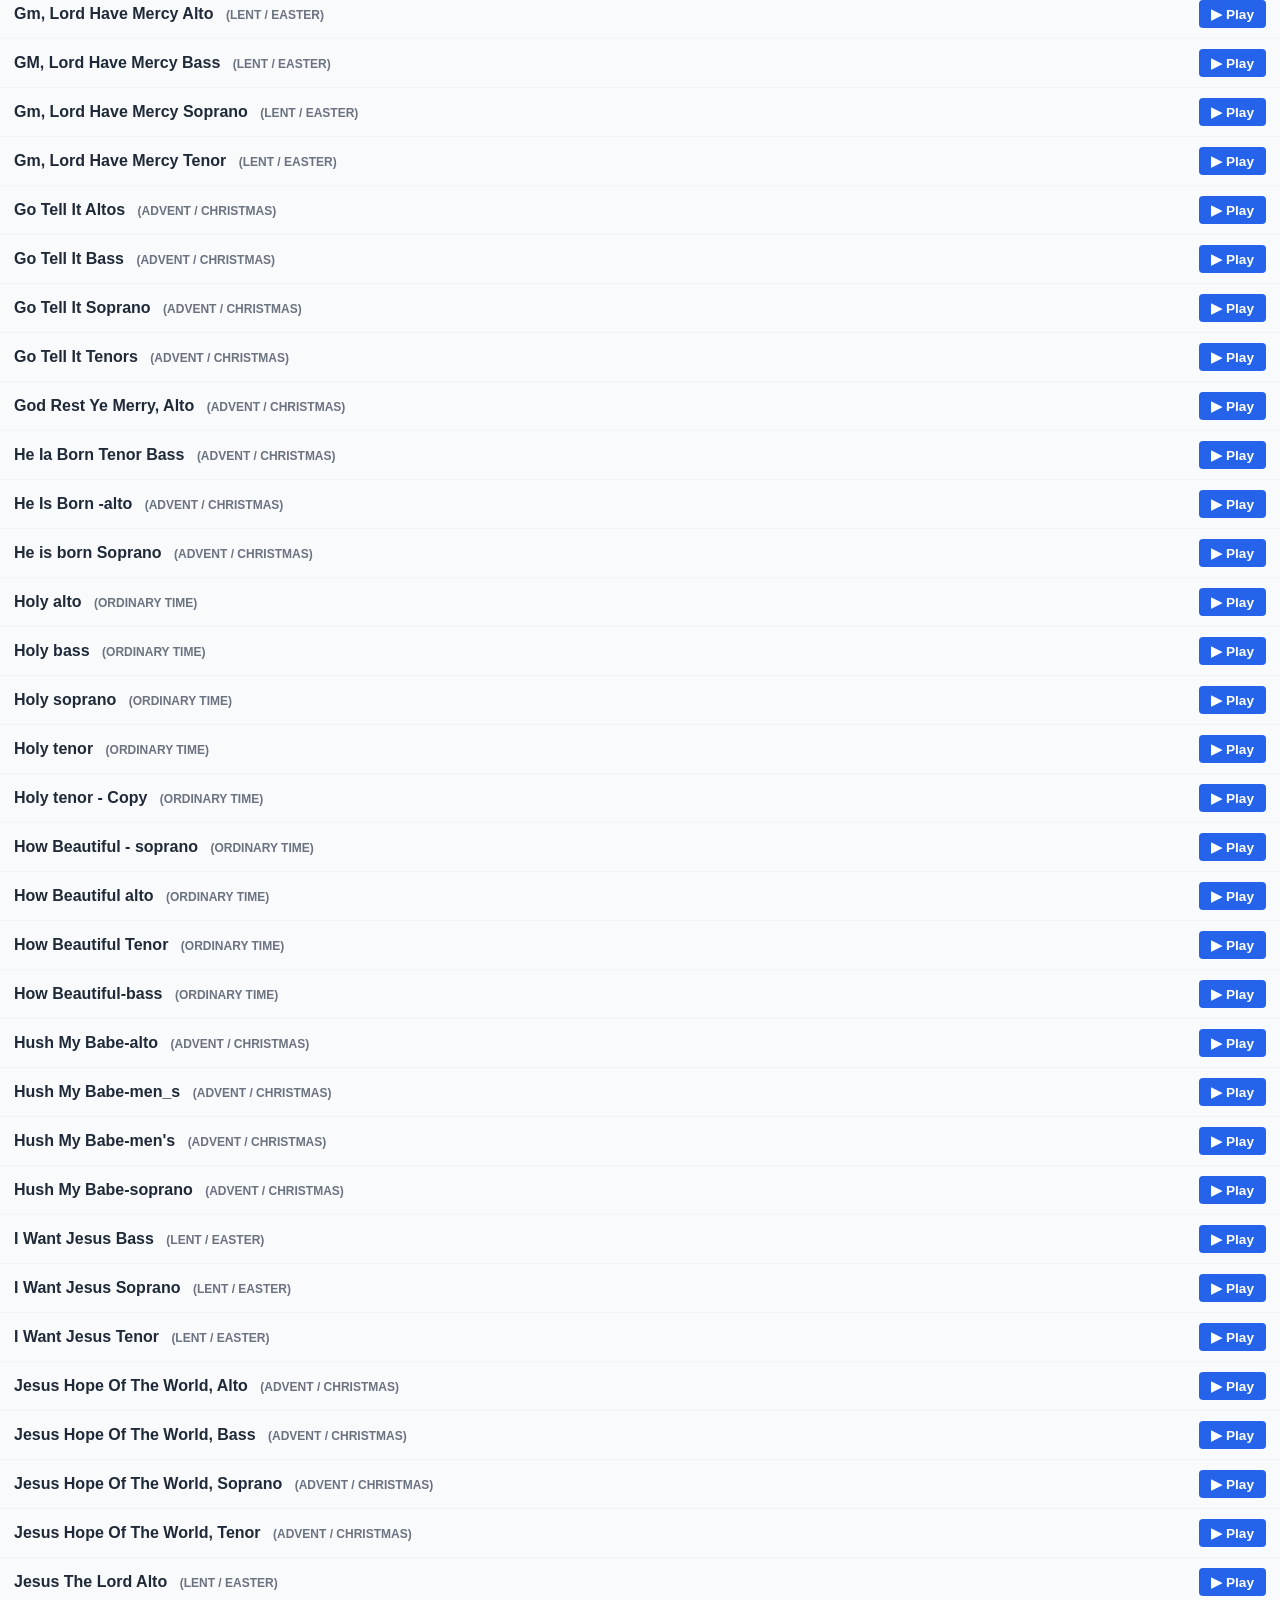
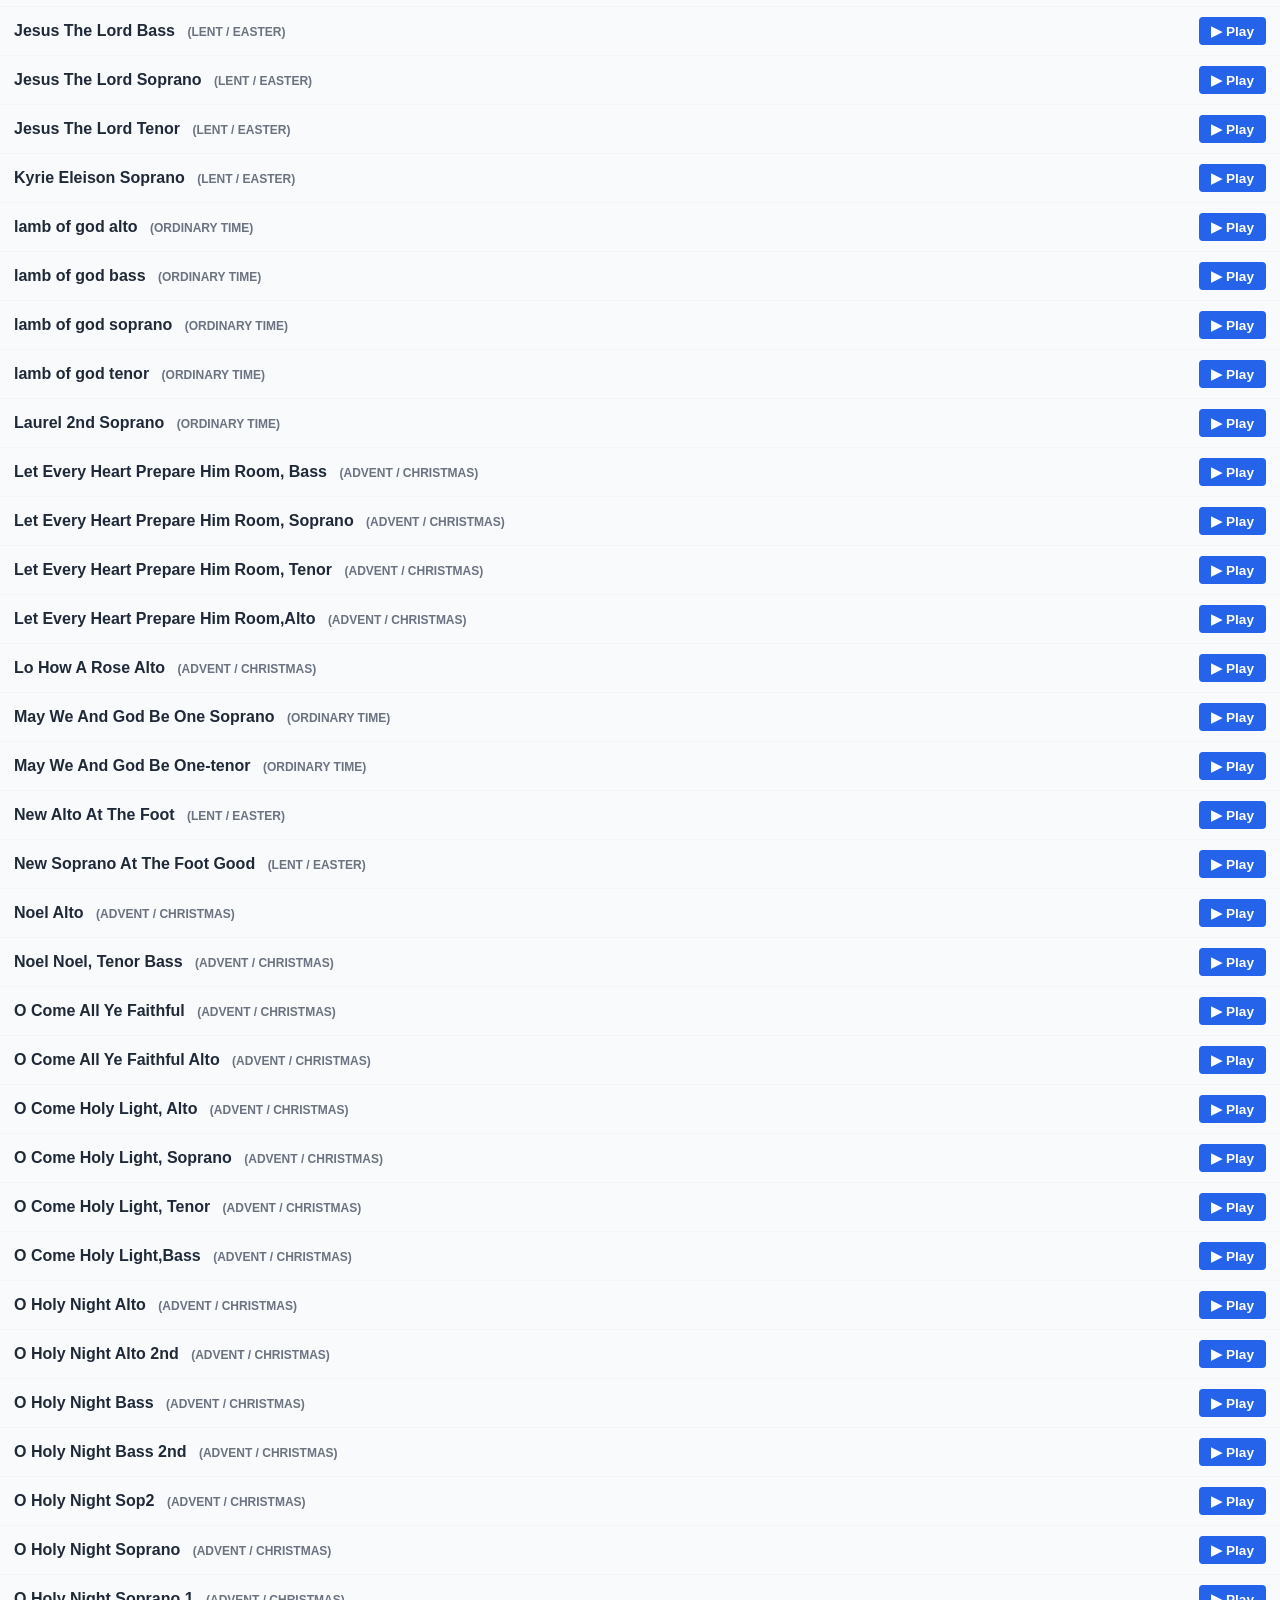
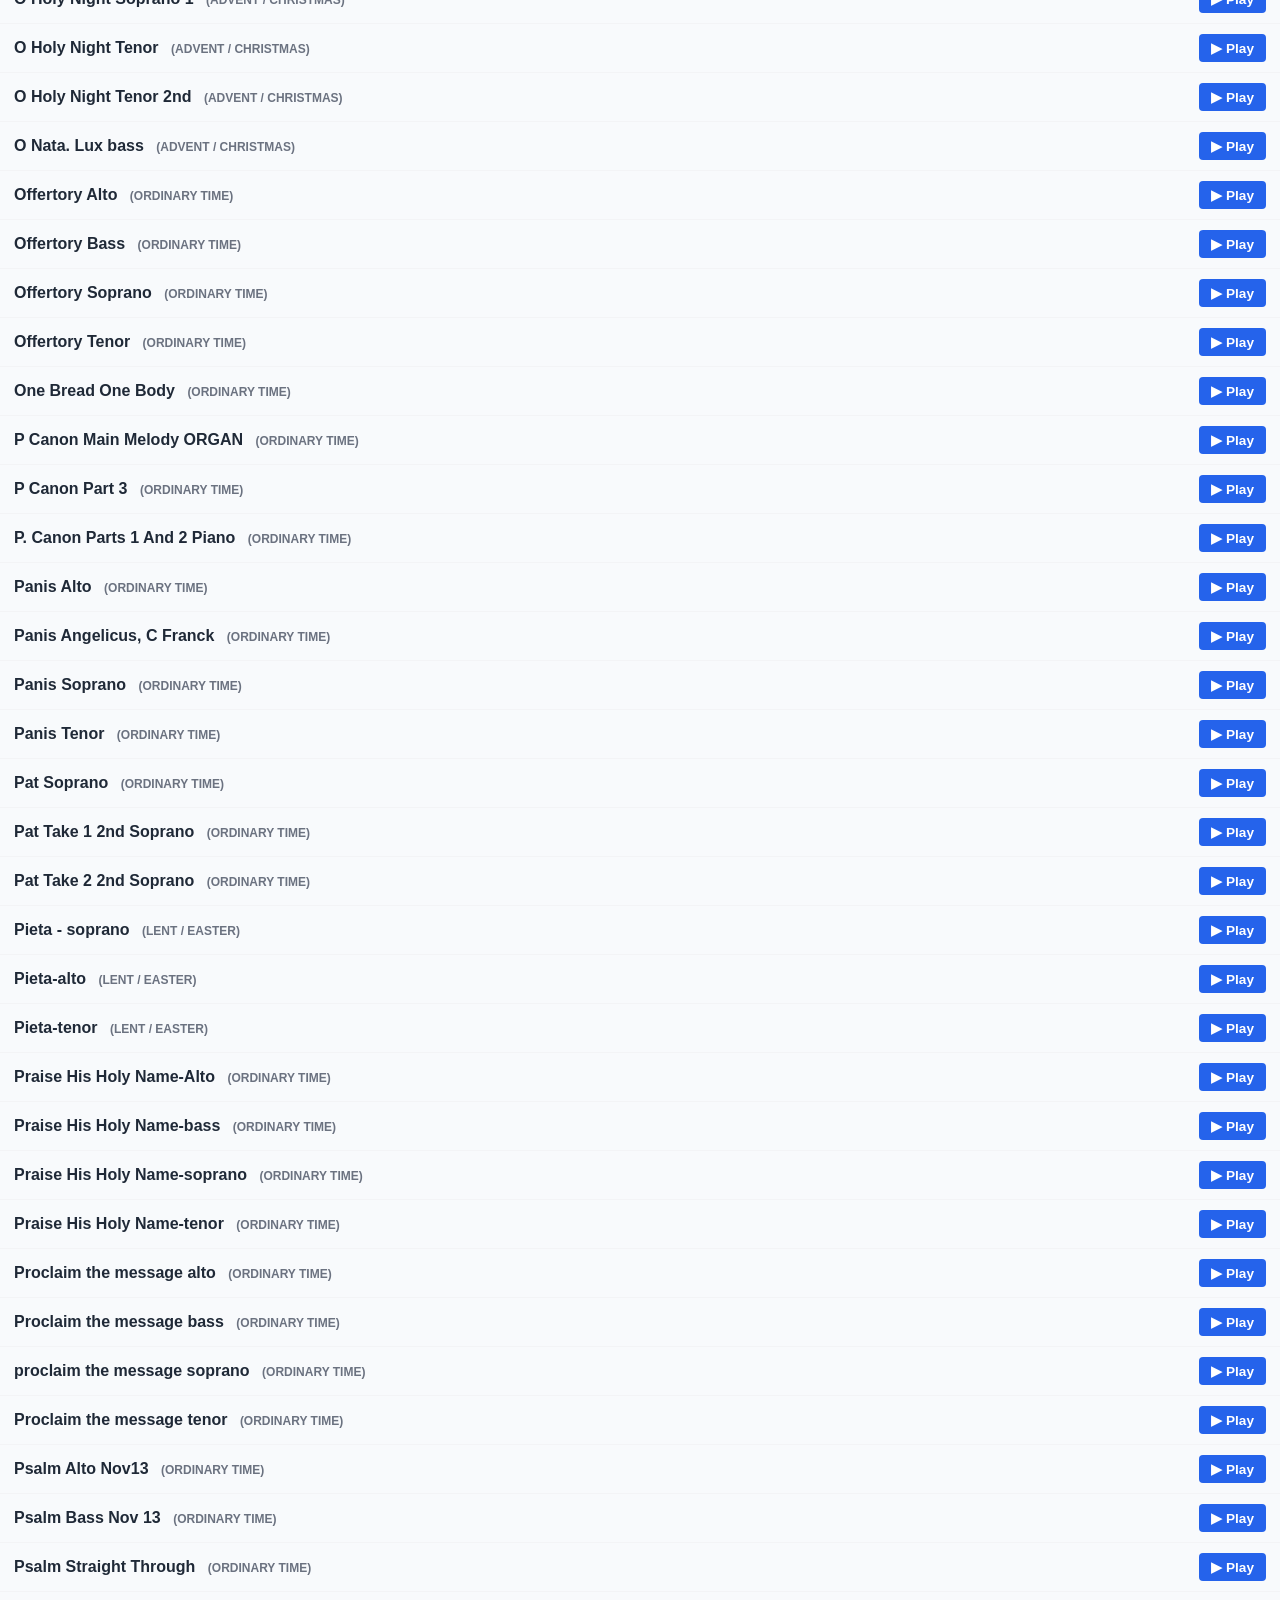
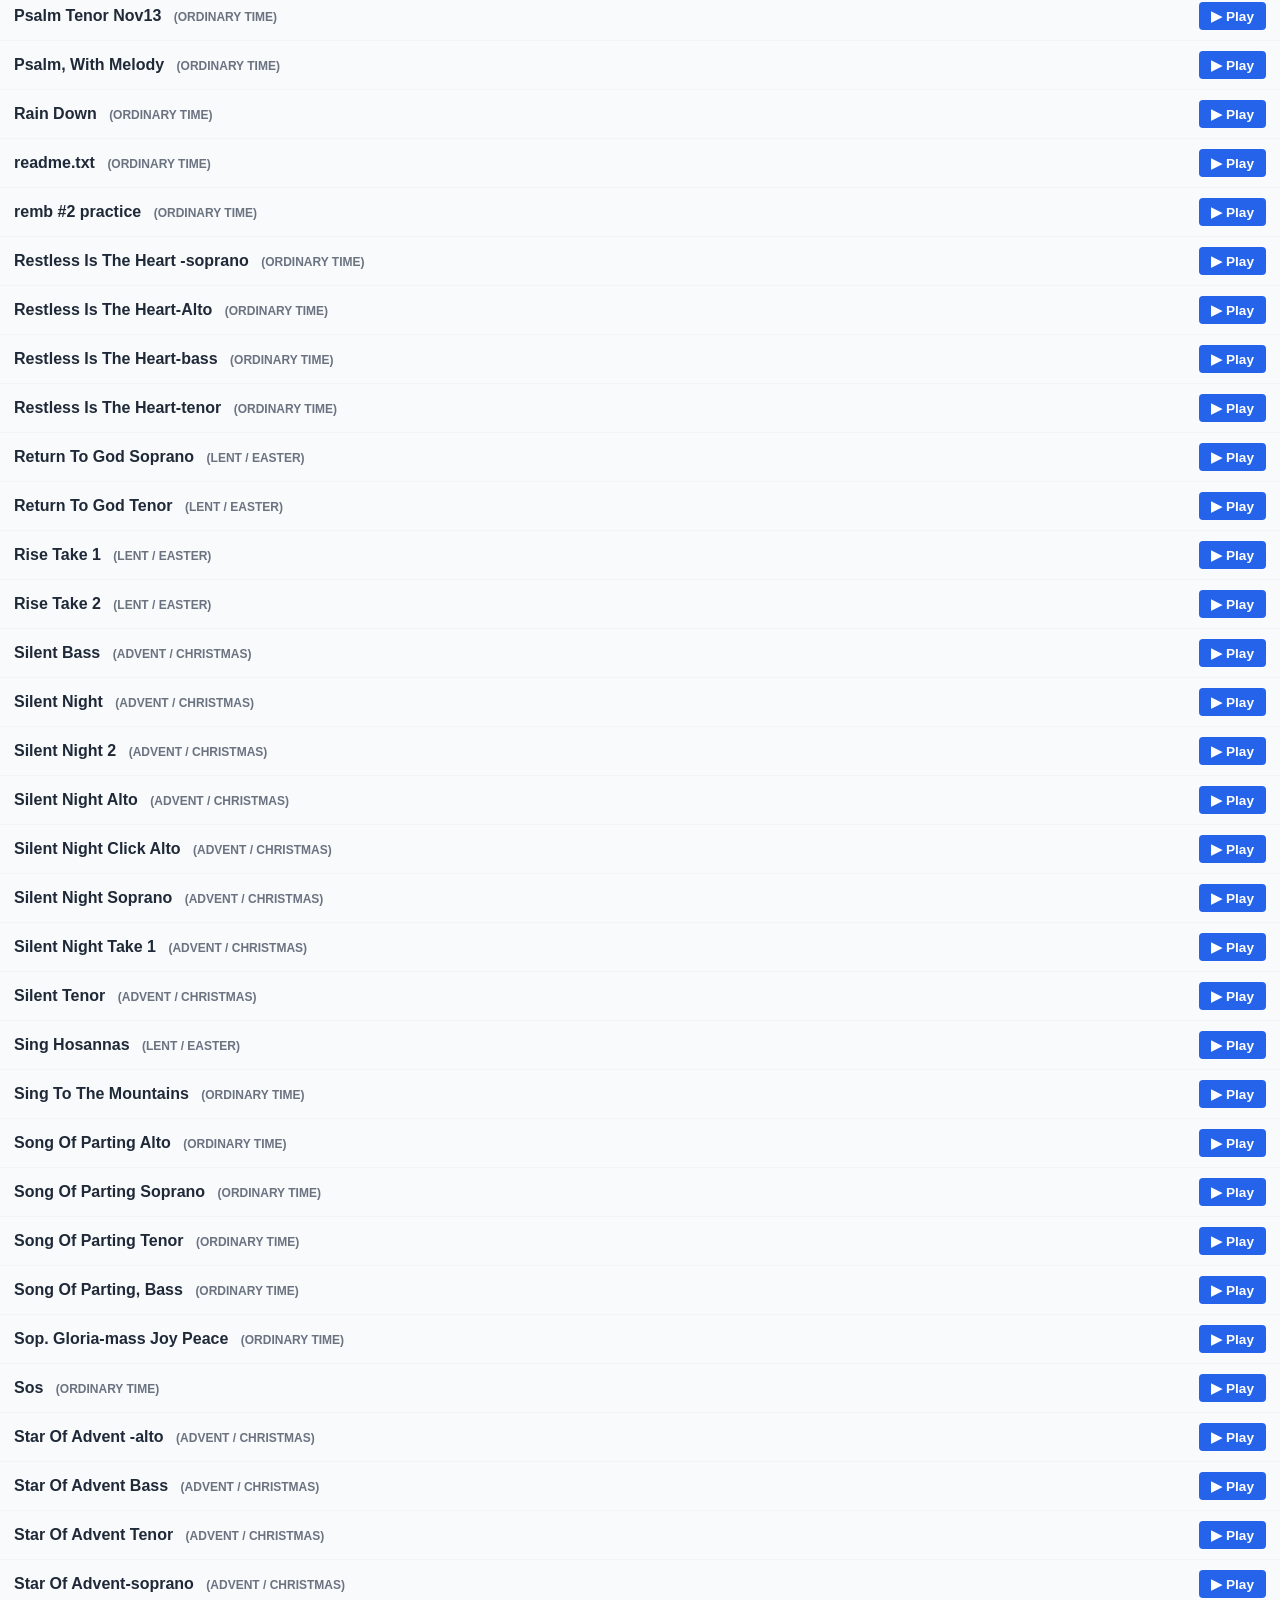
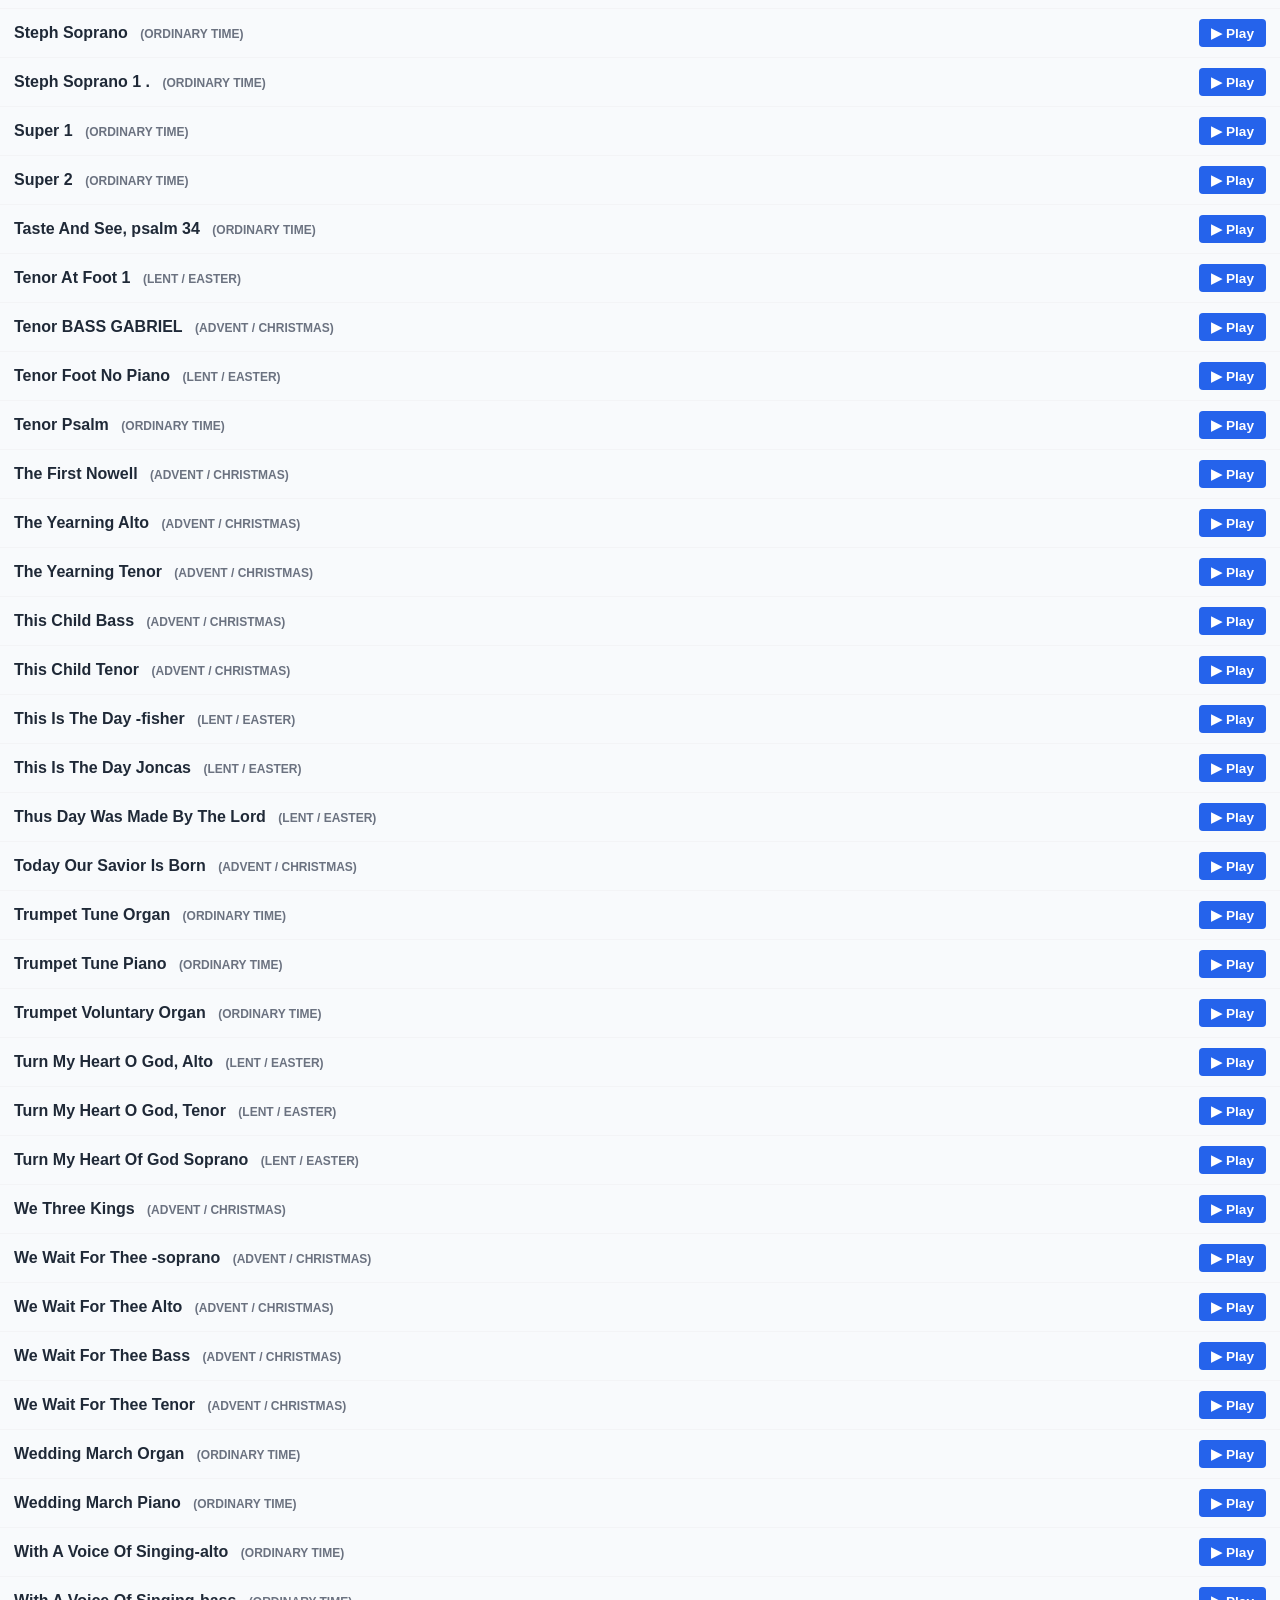
==== commit 339db96a: "Refactor current tracks section in index.html" ====
--- a/index.html
+++ b/index.html
@@ -91,17 +91,13 @@
   
 
 
-  <!-- 1. TOP SECTION: CURRENT TRACKS -->
+<!-- 1. TOP SECTION: CURRENT TRACKS -->
 <section id="current-tracks-section" style="margin-bottom: 60px;">
-  <div style="text-align: center; margin: 20px 0;">
- Current Songs to work on:
-  </a>
-  <div class="current-section-card">
-</div>
-    
-    <div id="current-tracks-list">
-      <!-- current tracks render here automatically on page load -->
-    </div>
+  <h2 style="text-align: center; margin: 30px 0 20px 0; font-size: 1.5rem; font-weight: 600; color: #1e293b;">
+    Current Songs to work on:
+  </h2>
+  <div id="current-tracks-list" class="current-section-card">
+    <!-- current tracks render here automatically on page load -->
   </div>
 </section>
 
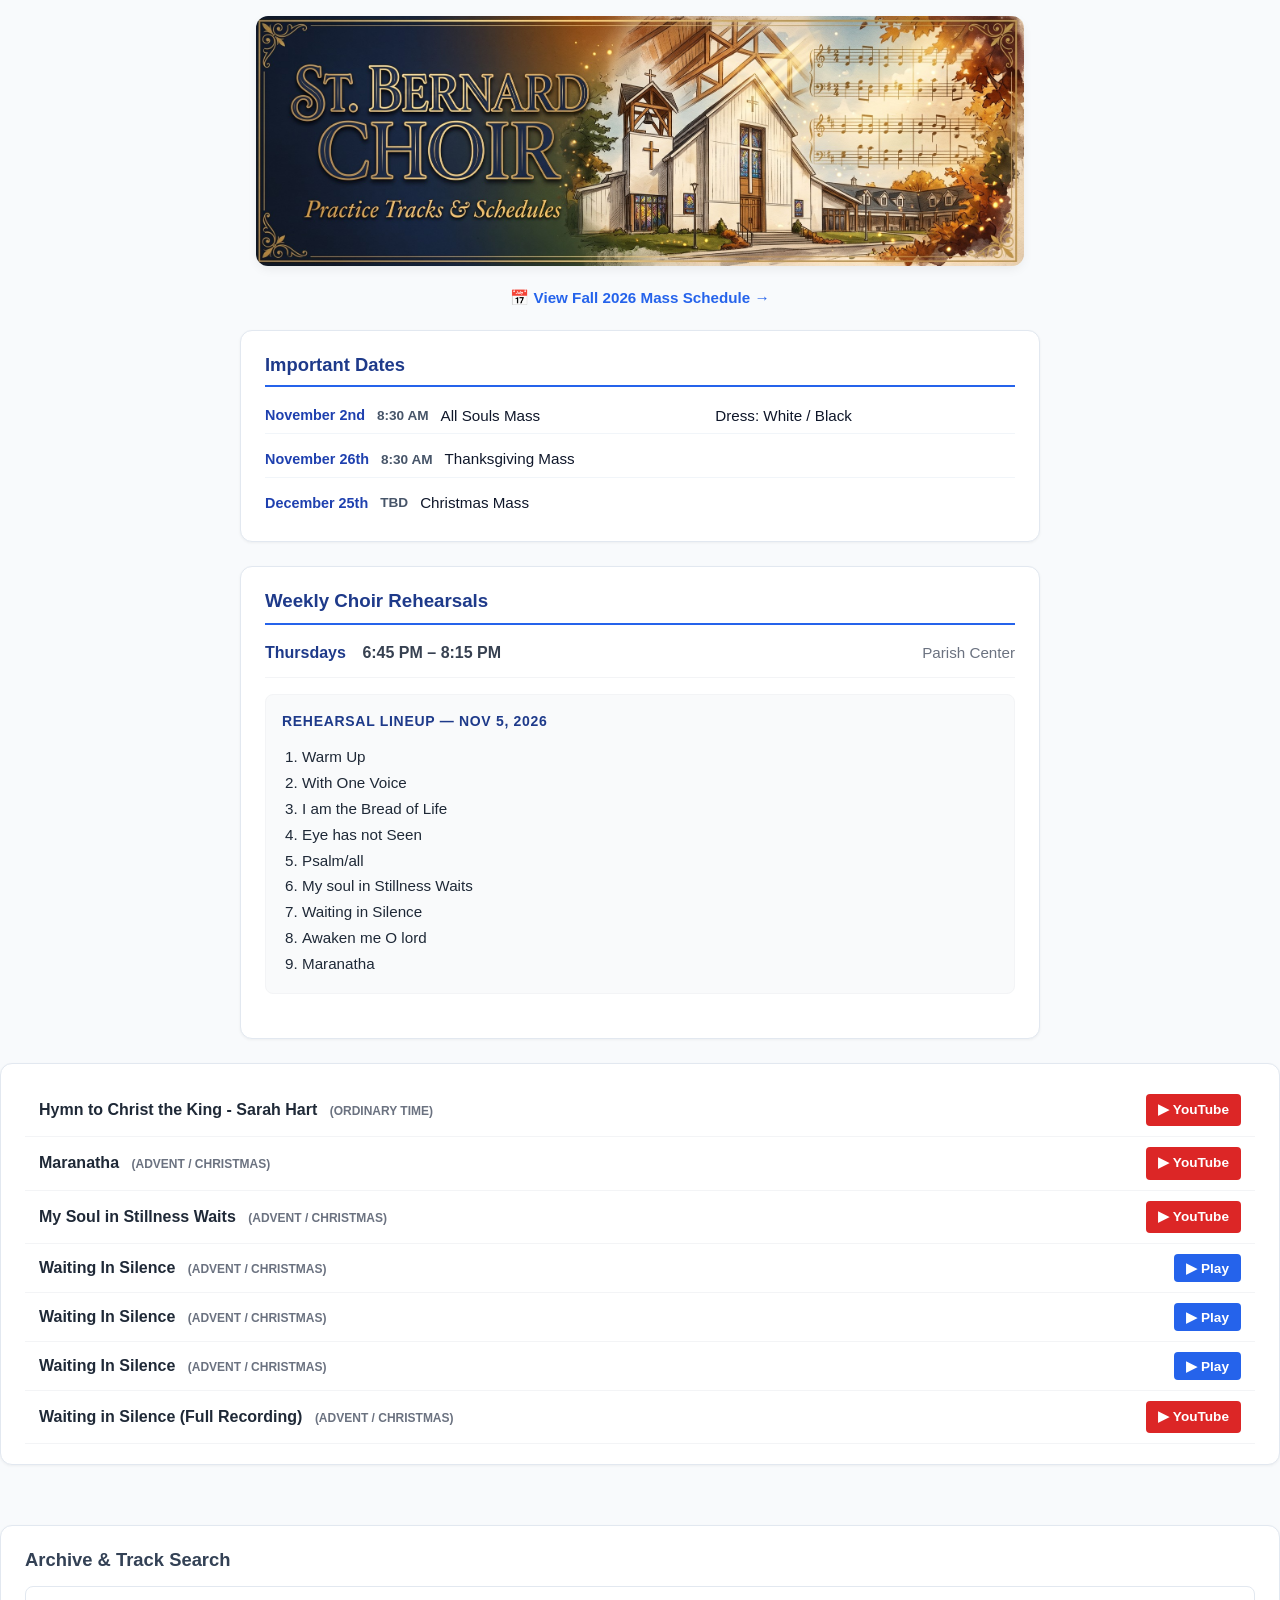
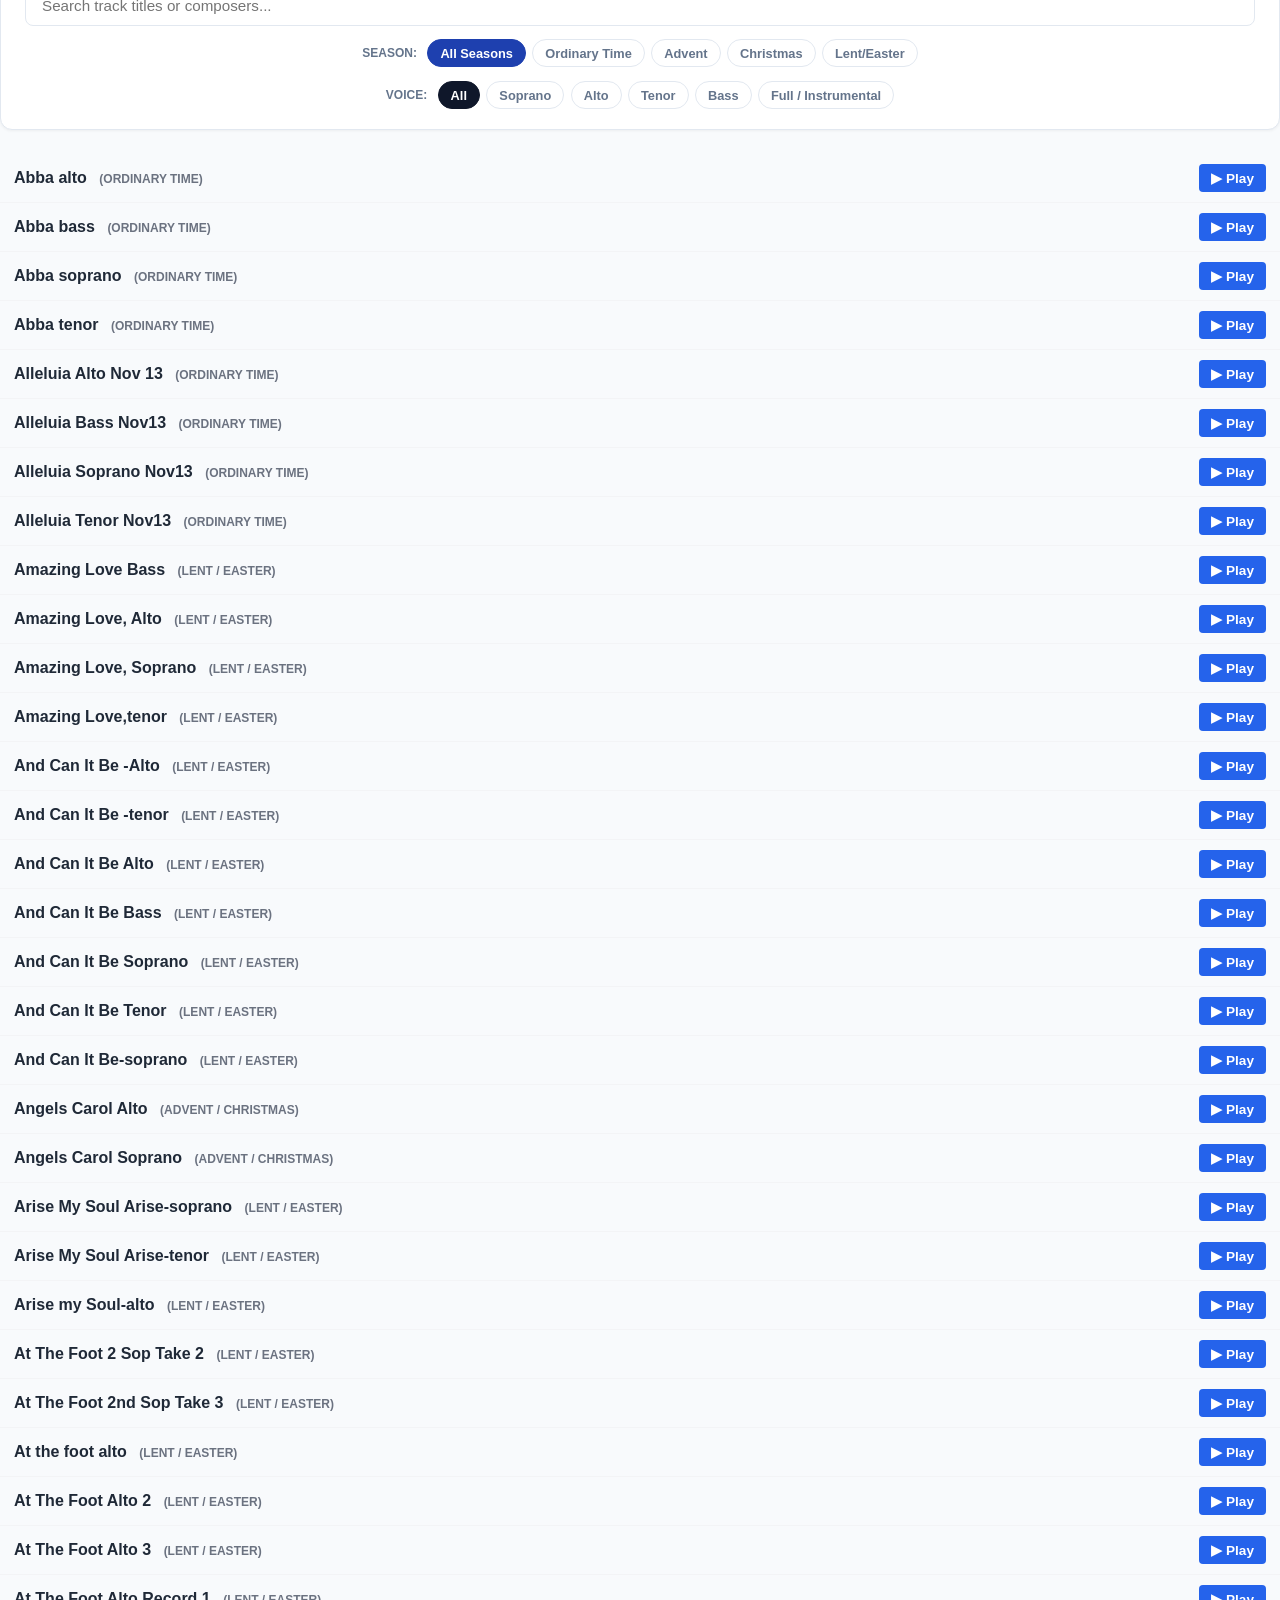
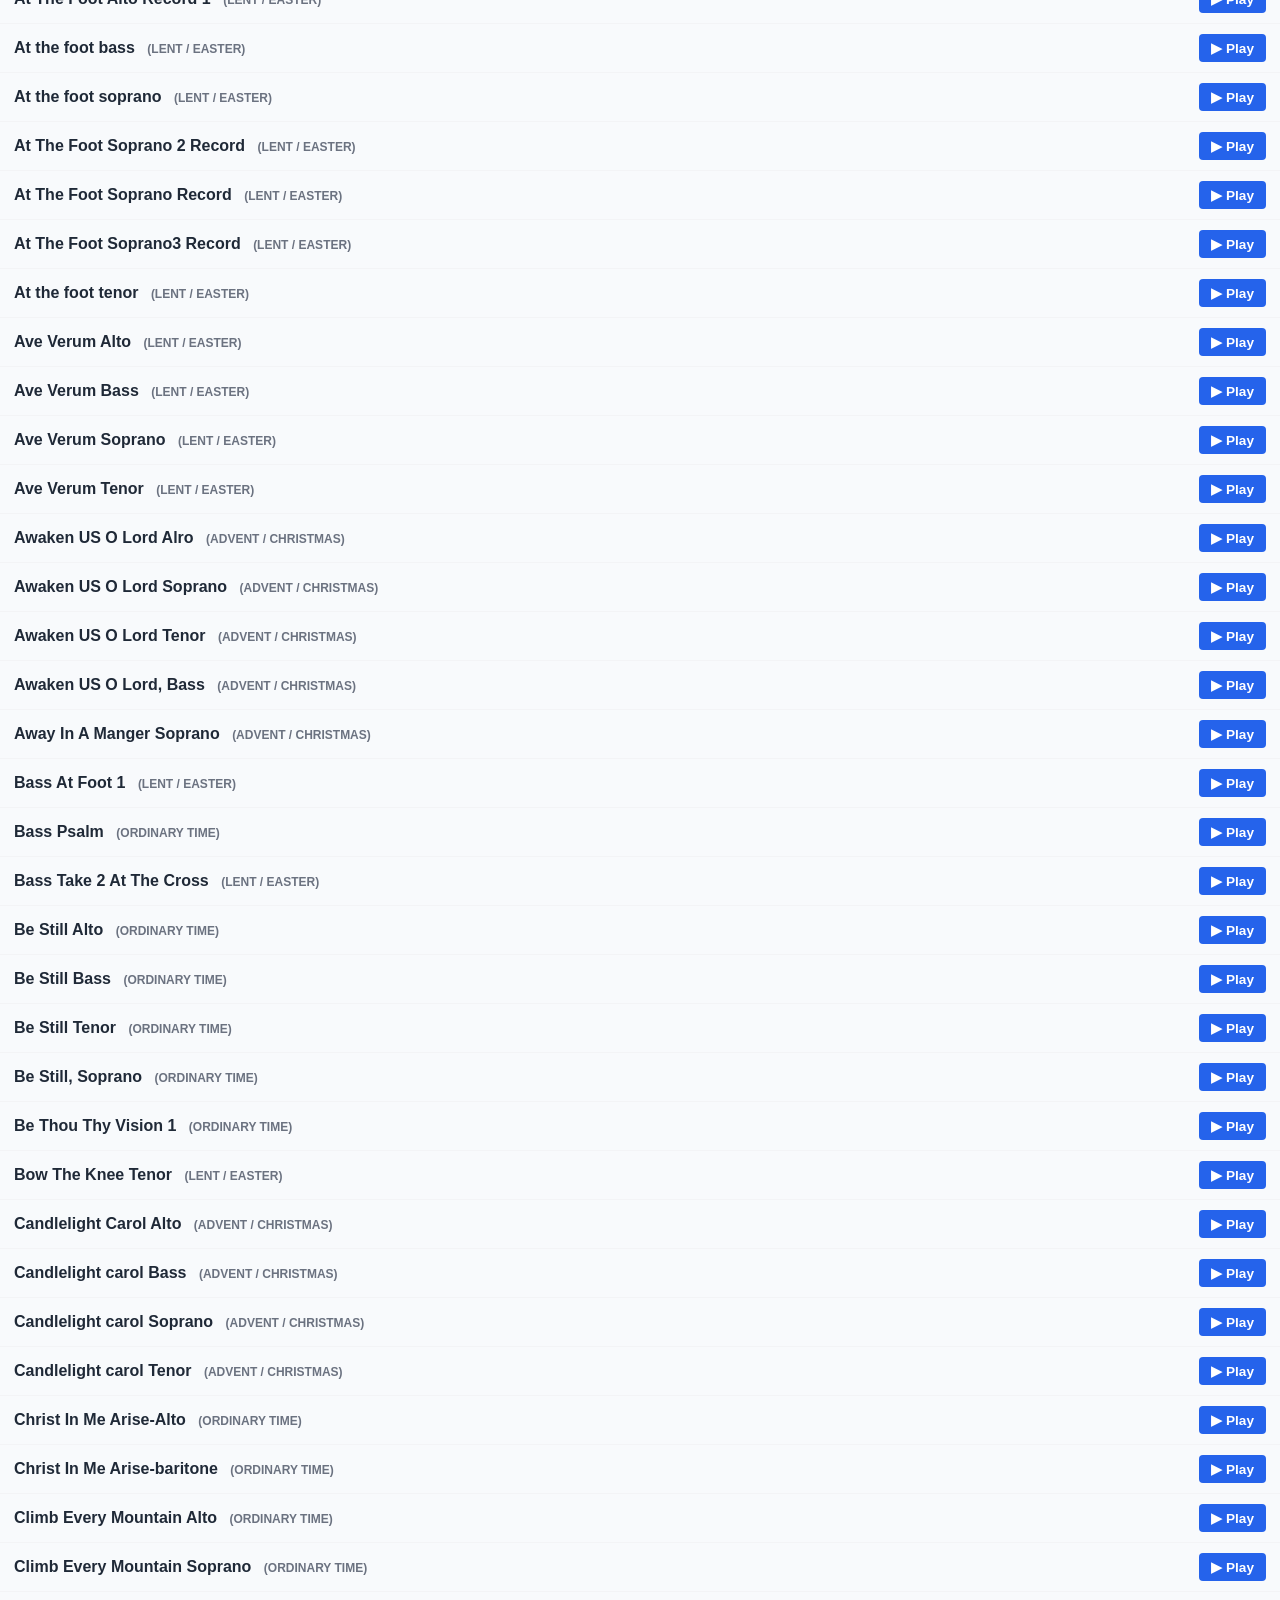
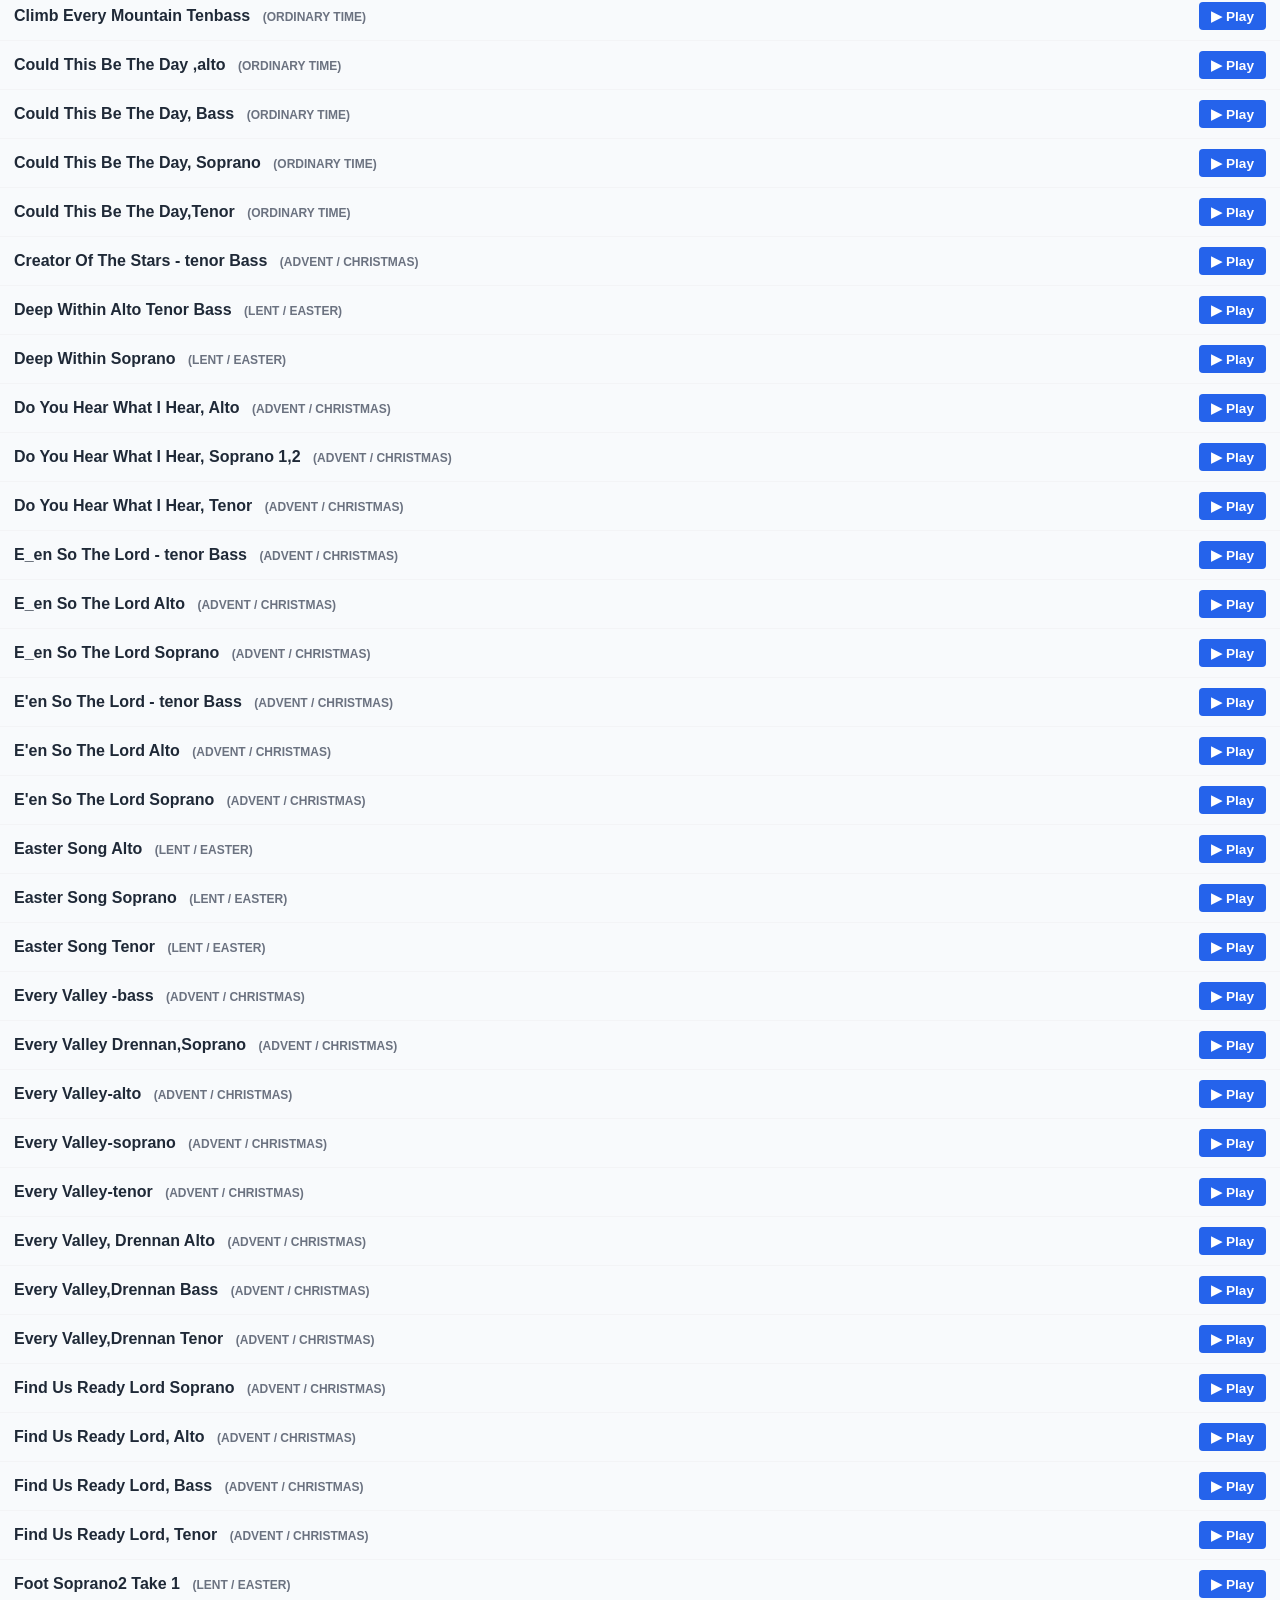
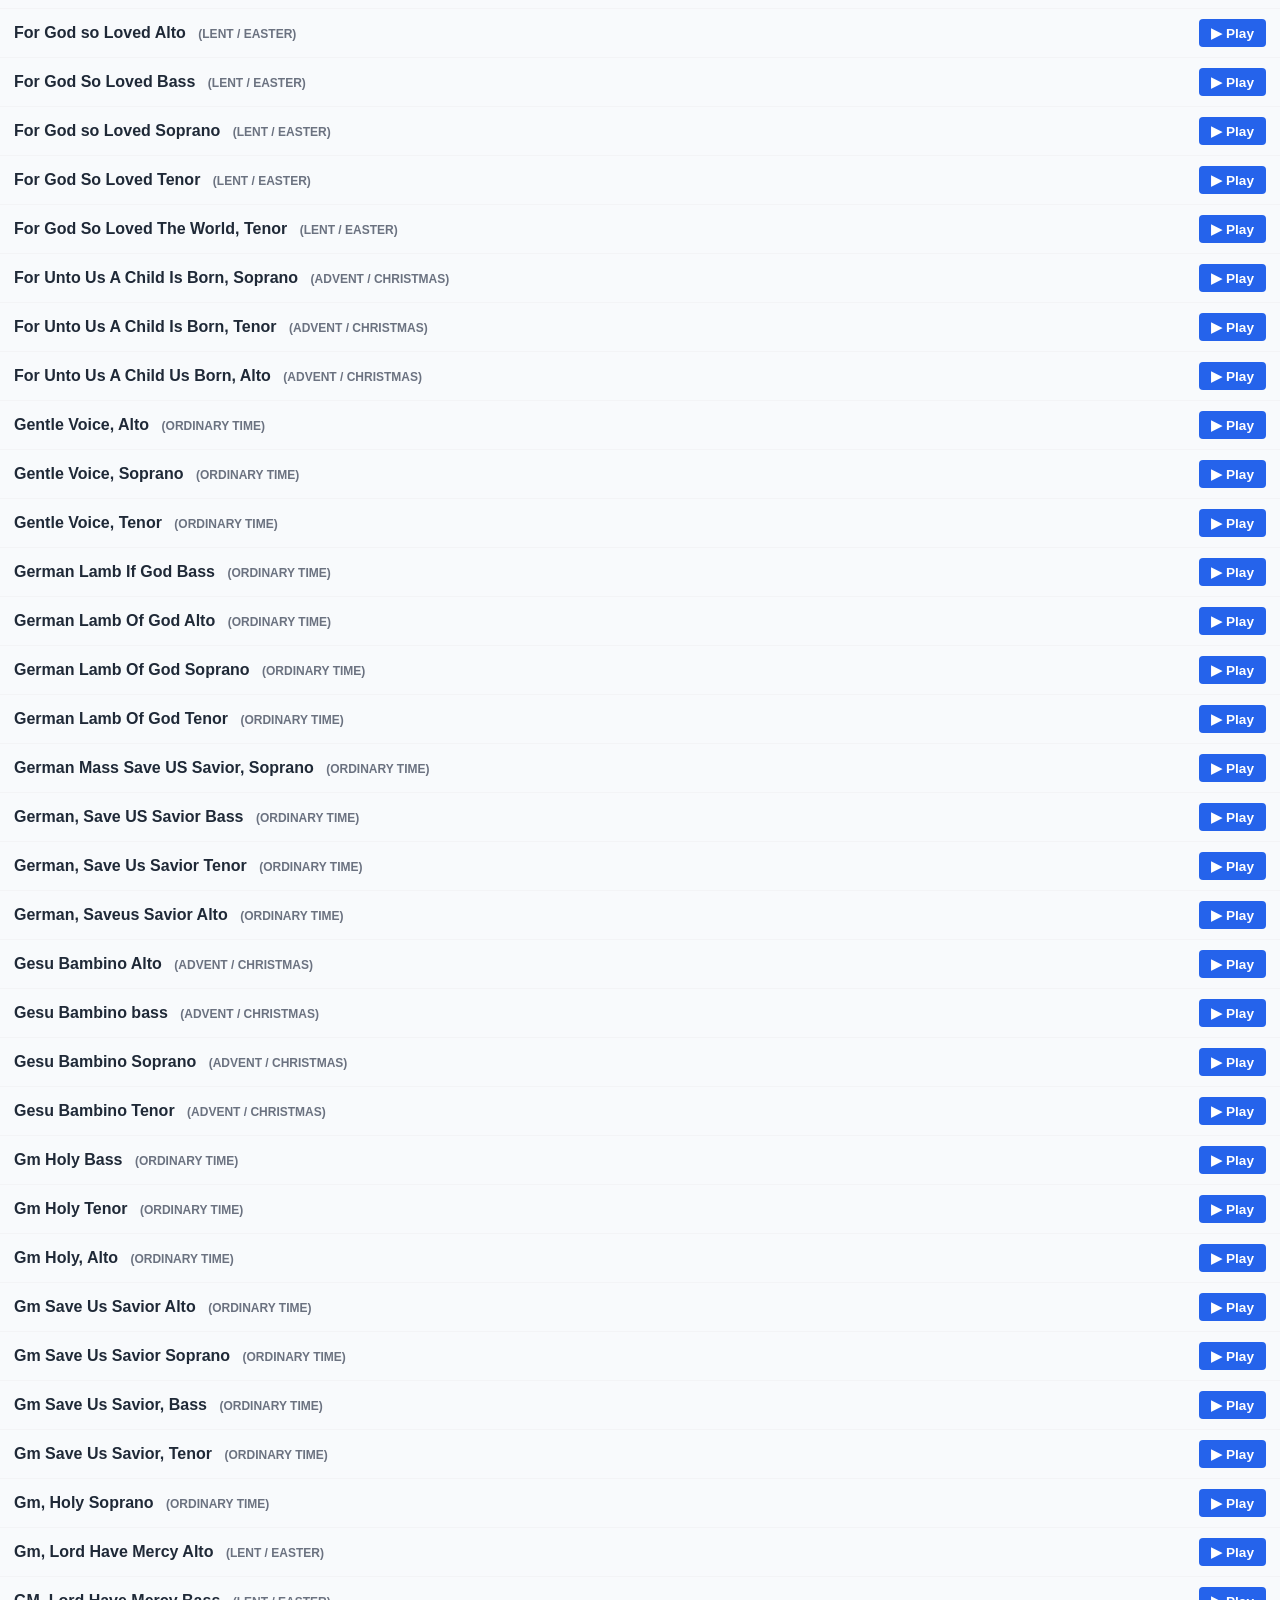
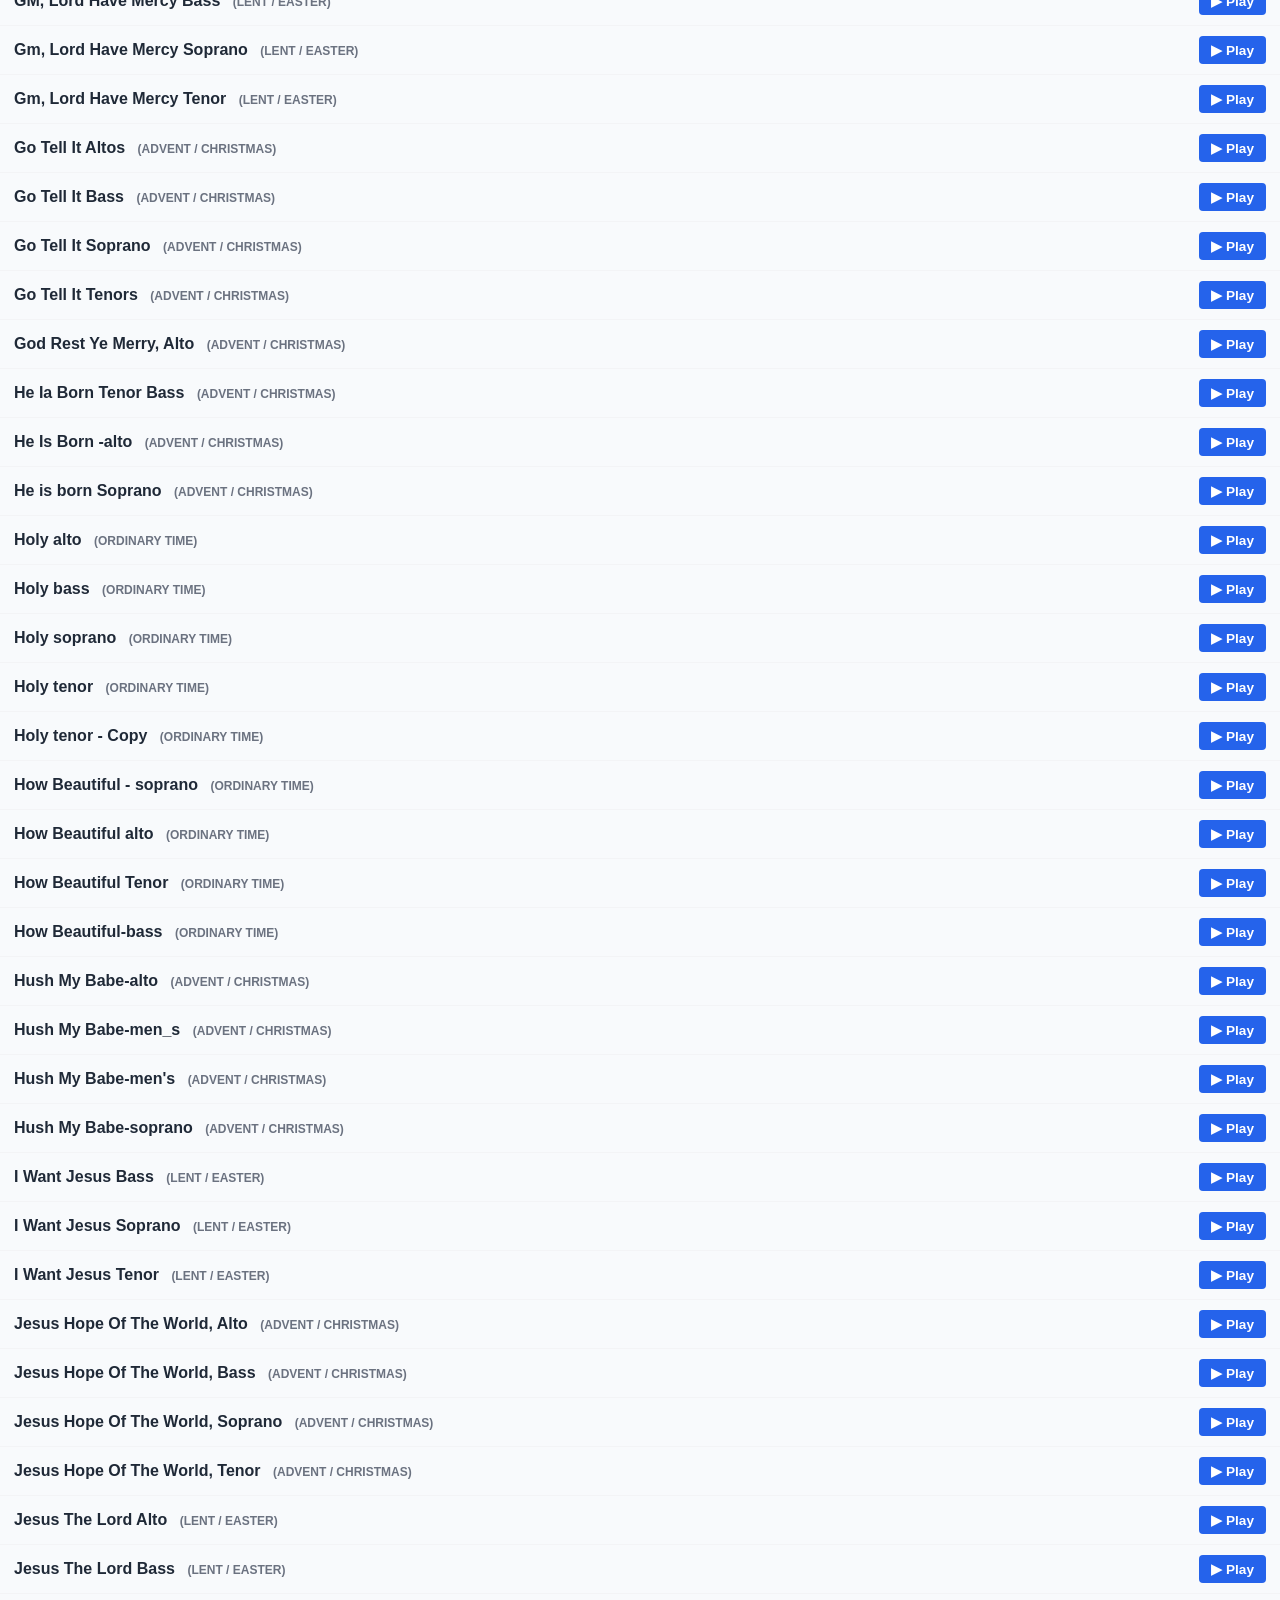
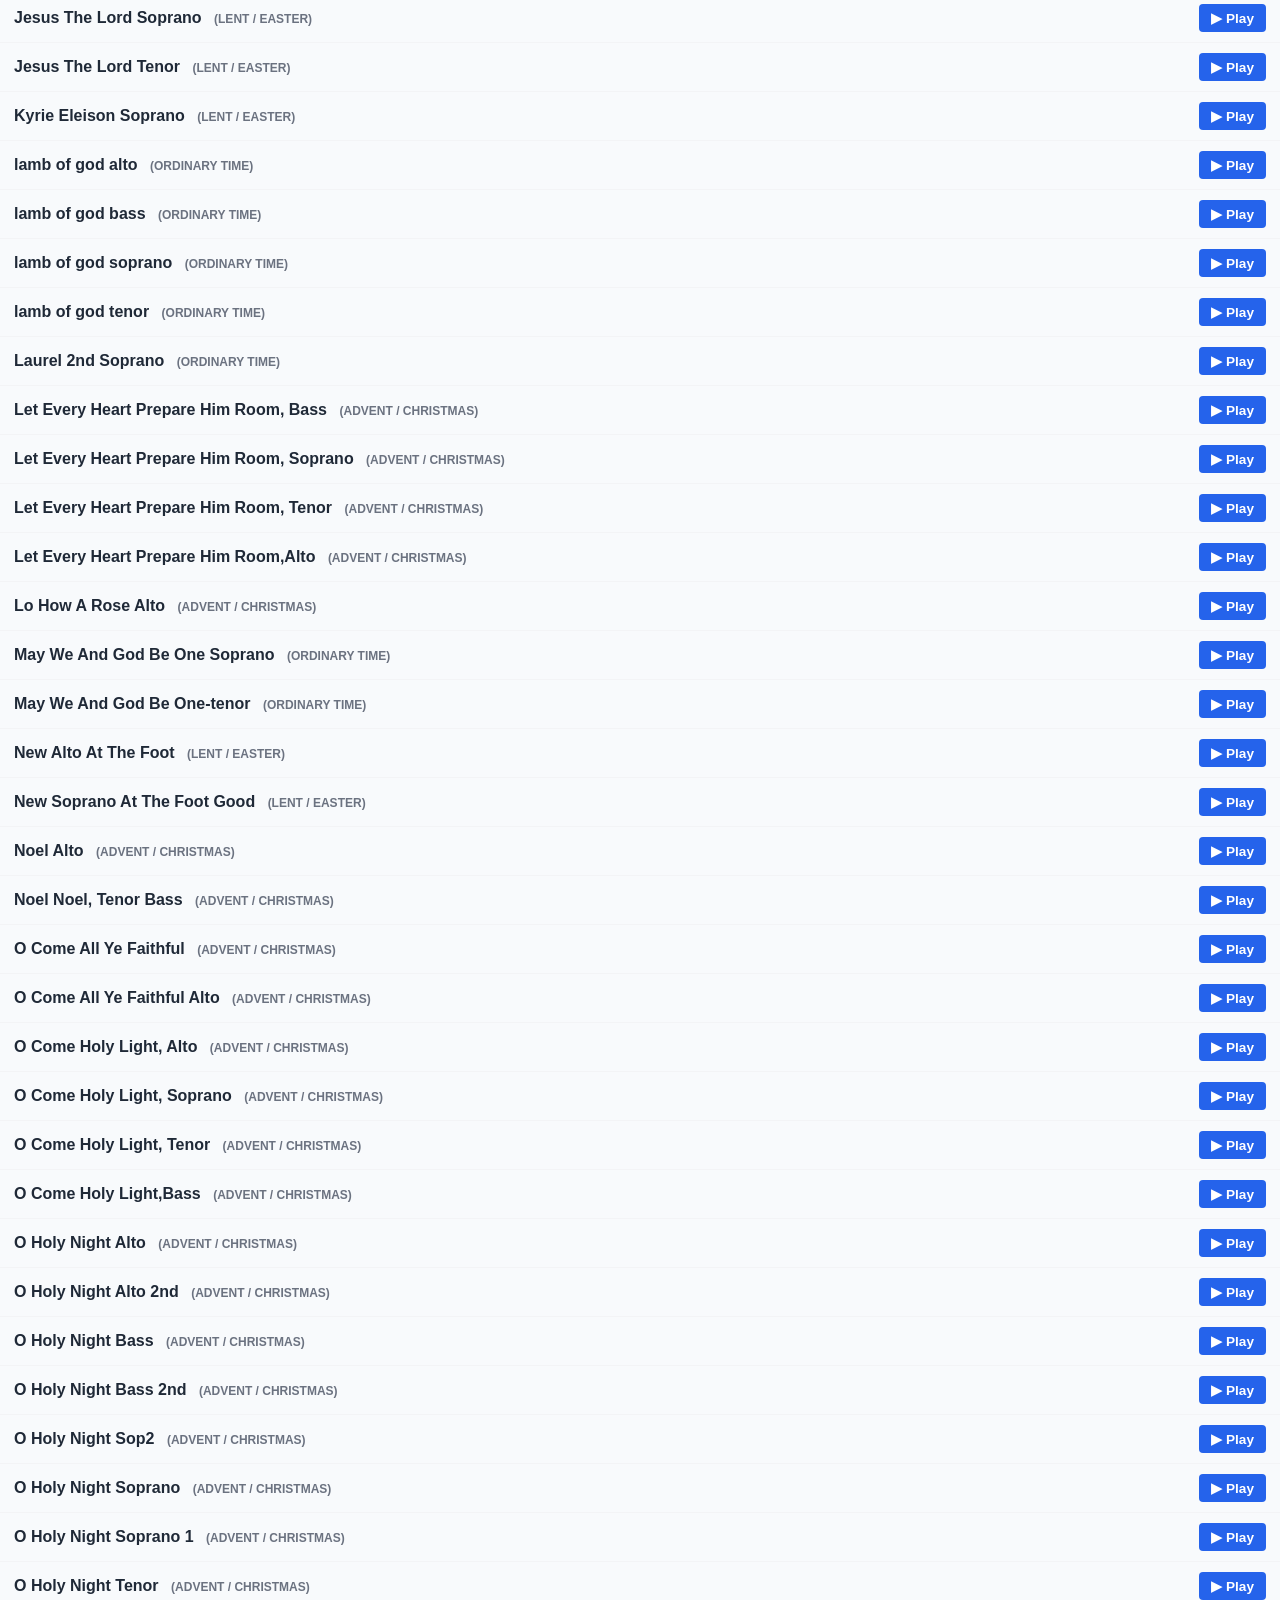
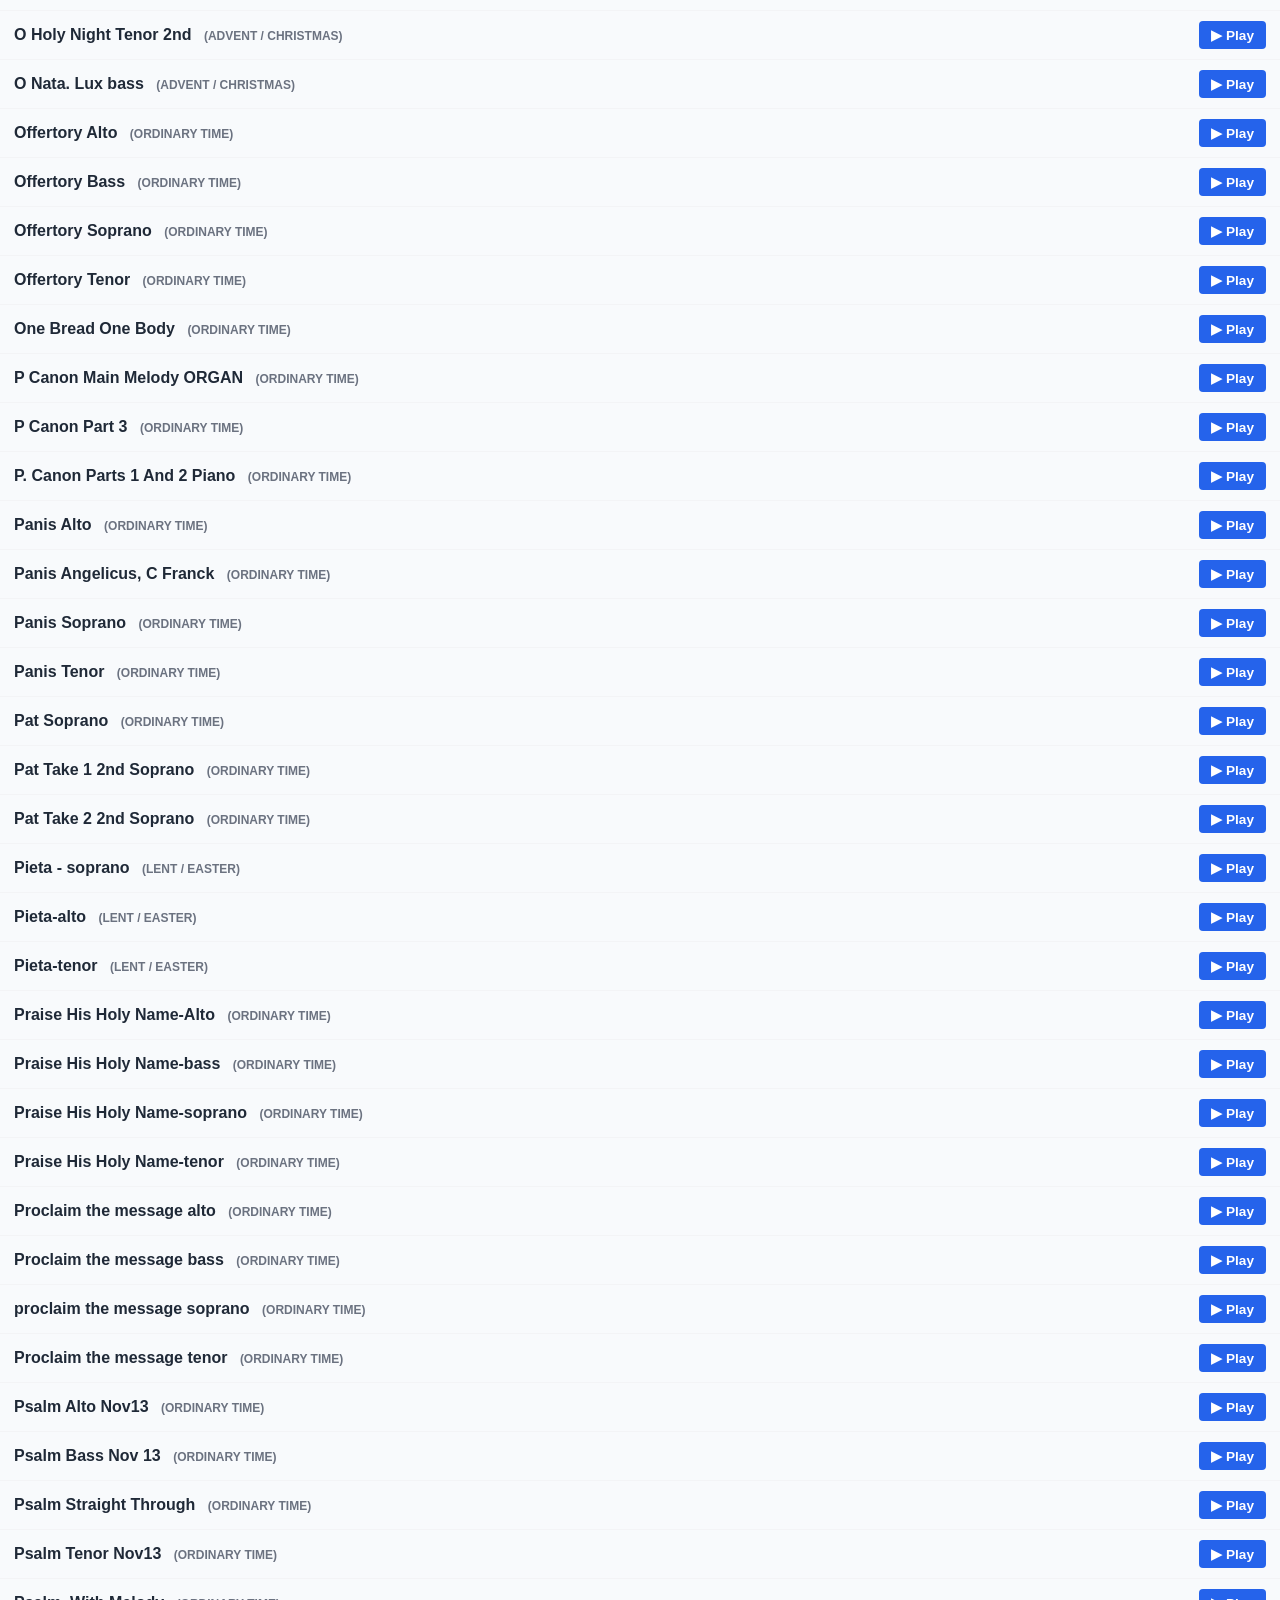
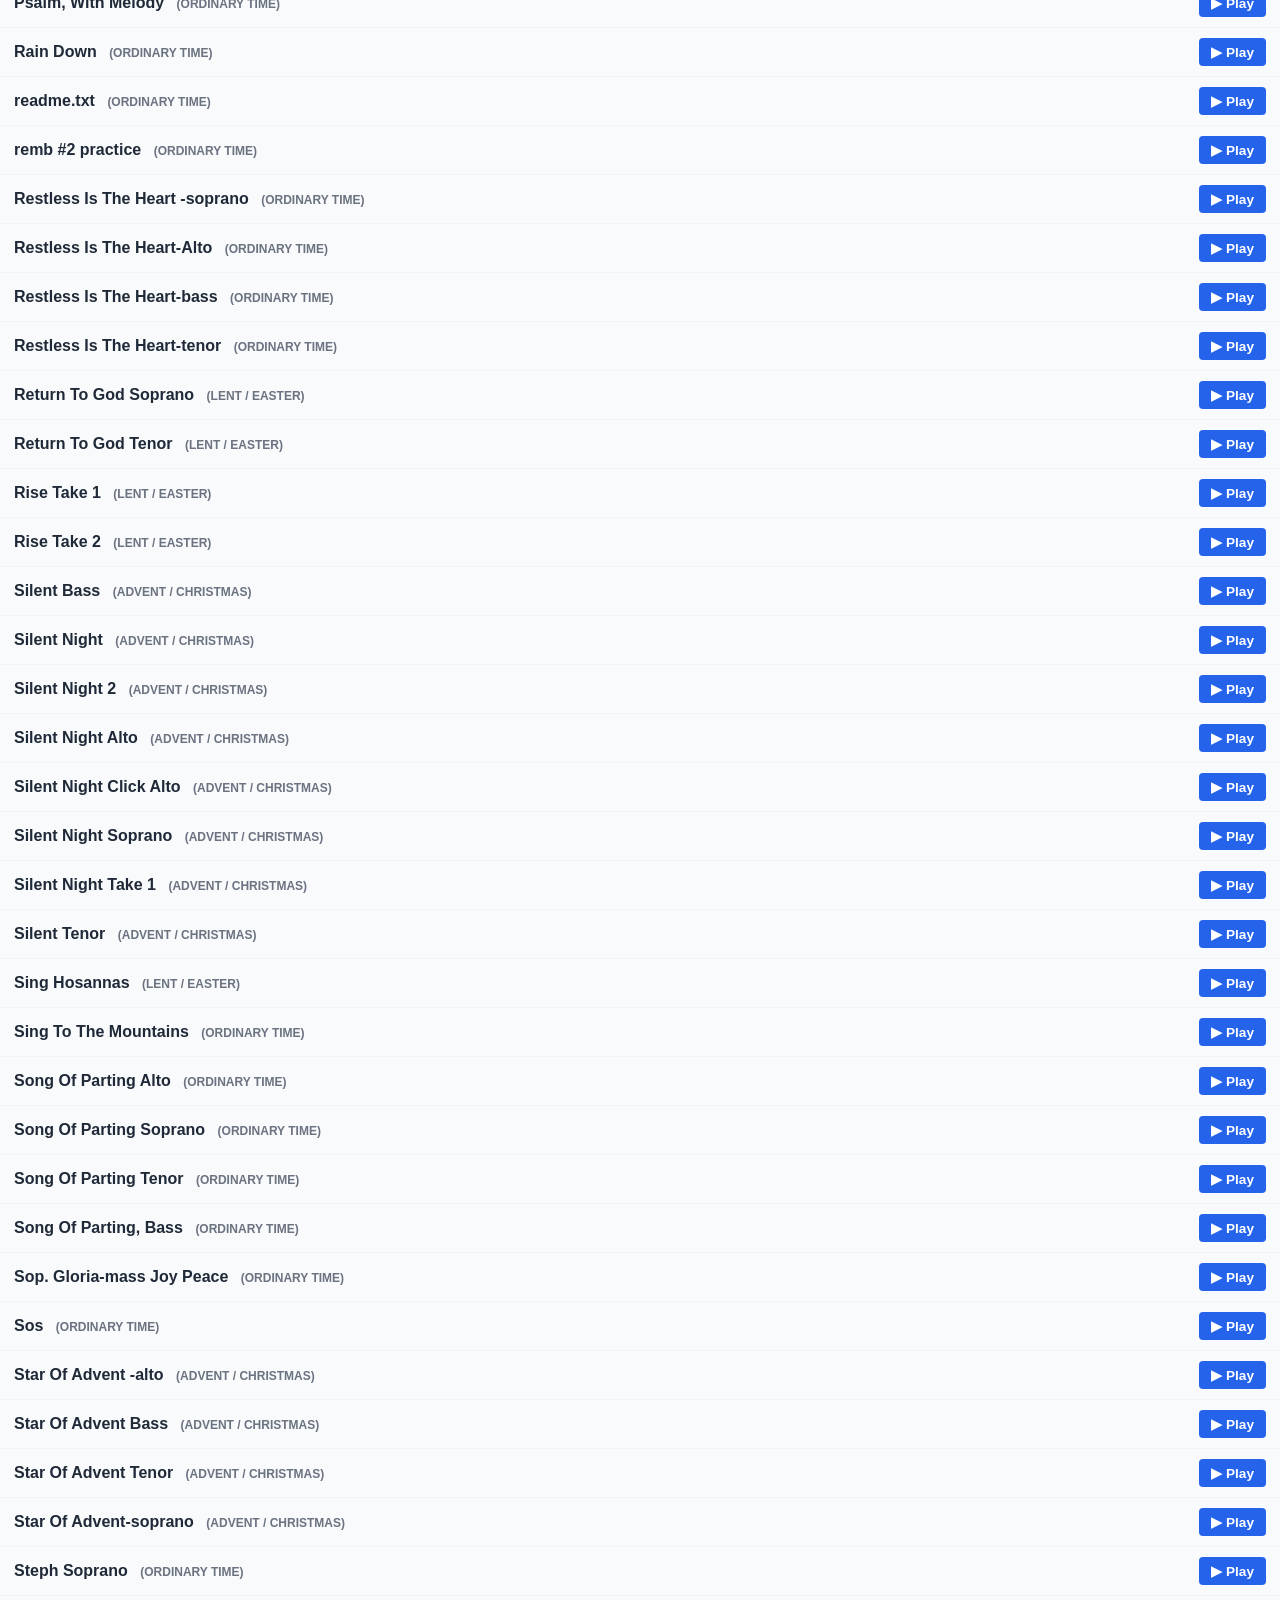
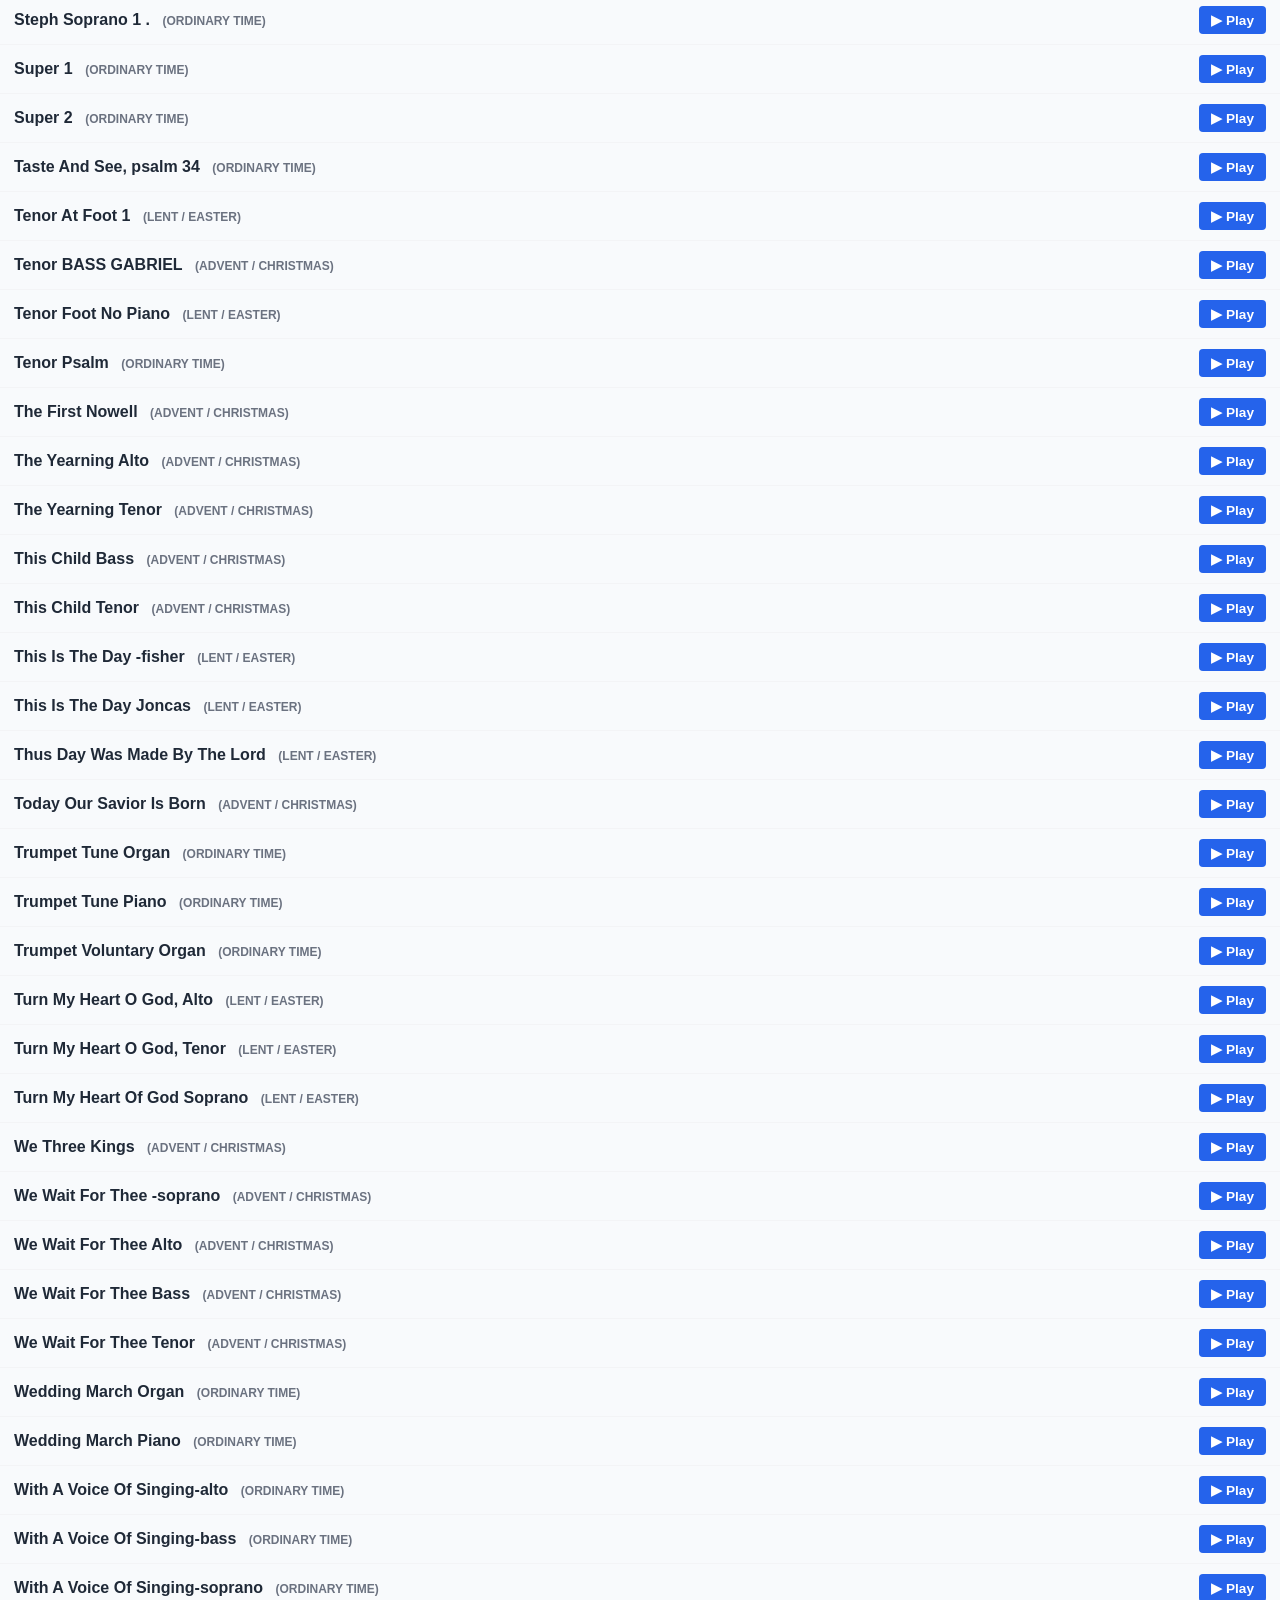
==== commit 8855a653: "Fix header structure in current tracks section" ====
--- a/index.html
+++ b/index.html
@@ -93,10 +93,11 @@
 
 <!-- 1. TOP SECTION: CURRENT TRACKS -->
 <section id="current-tracks-section" style="margin-bottom: 60px;">
-  <h2 style="text-align: center; margin: 30px 0 20px 0; font-size: 1.5rem; font-weight: 600; color: #1e293b;">
+
+  <div id="current-tracks-list" class="current-section-card">
+      <h2 style="text-align: center; margin: 30px 0 20px 0; font-size: 1.5rem; font-weight: 600; color: #1e293b;">
     Current Songs to work on:
   </h2>
-  <div id="current-tracks-list" class="current-section-card">
     <!-- current tracks render here automatically on page load -->
   </div>
 </section>
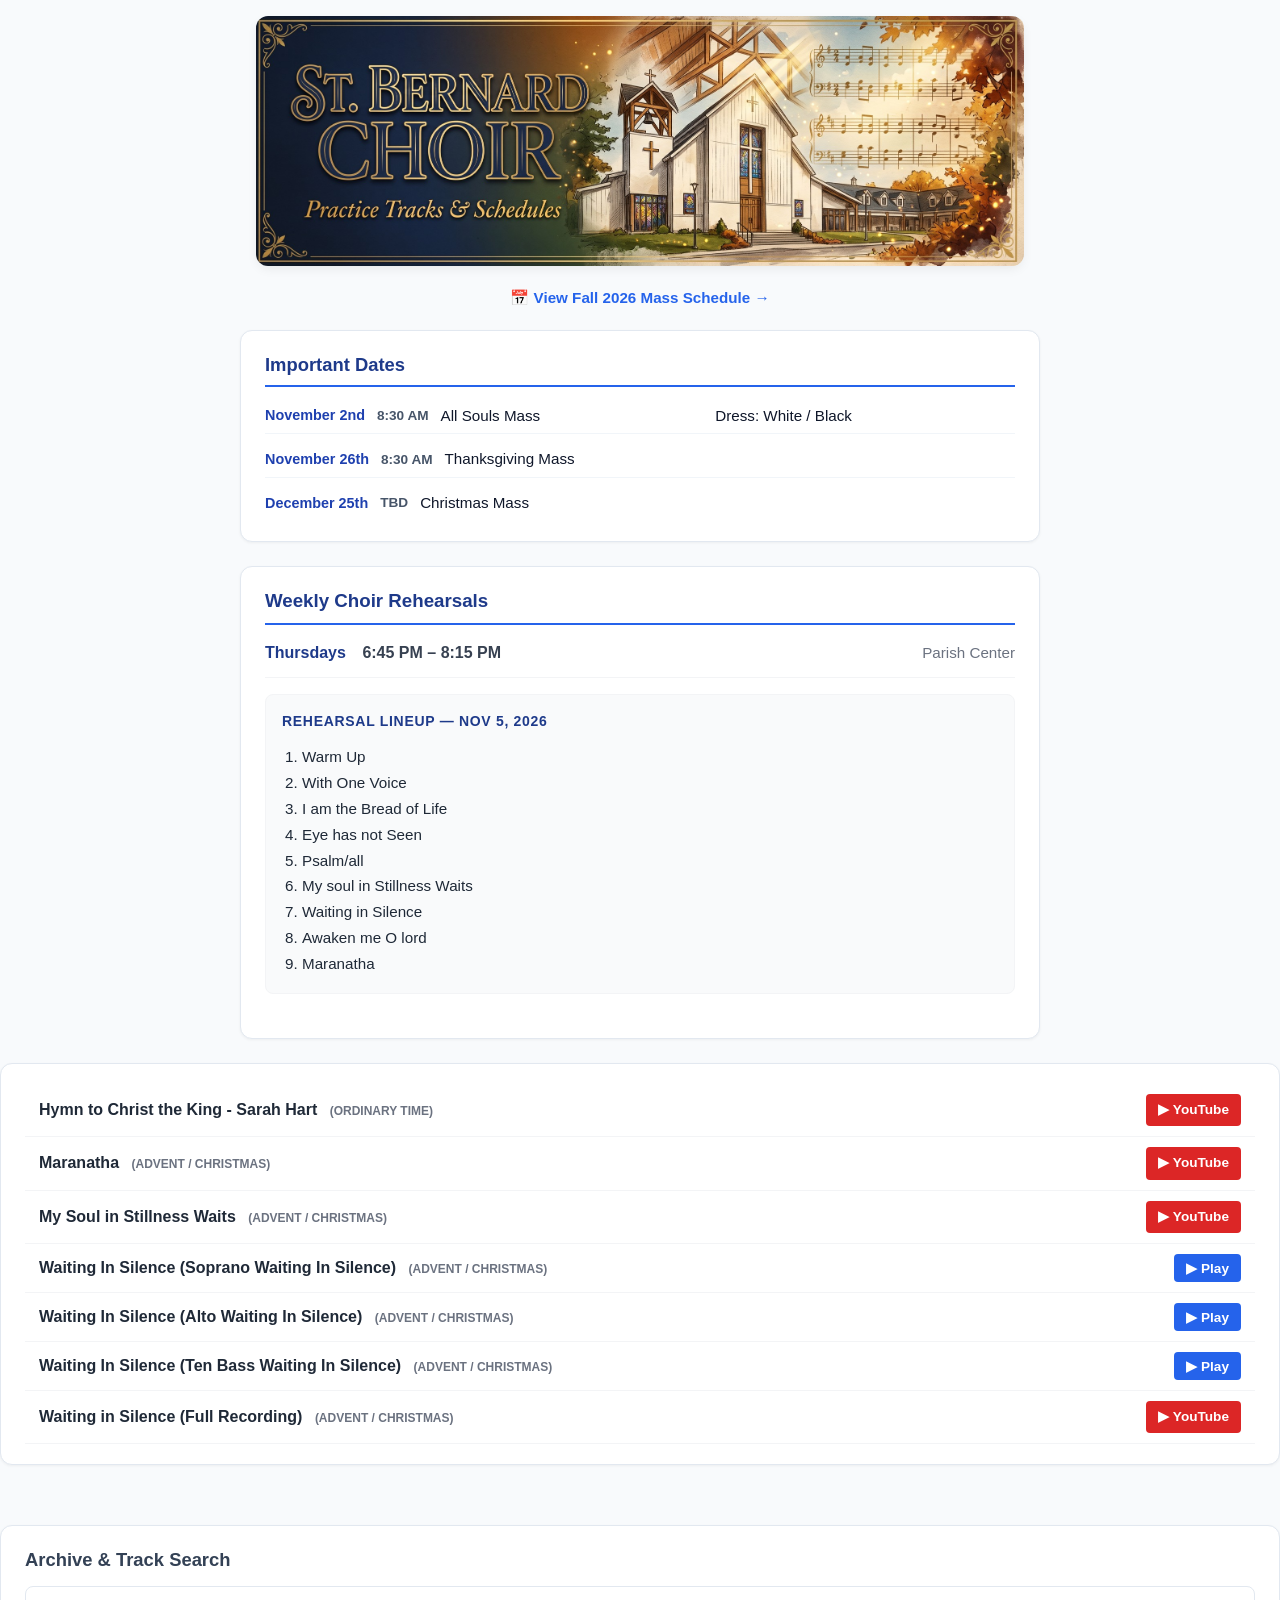
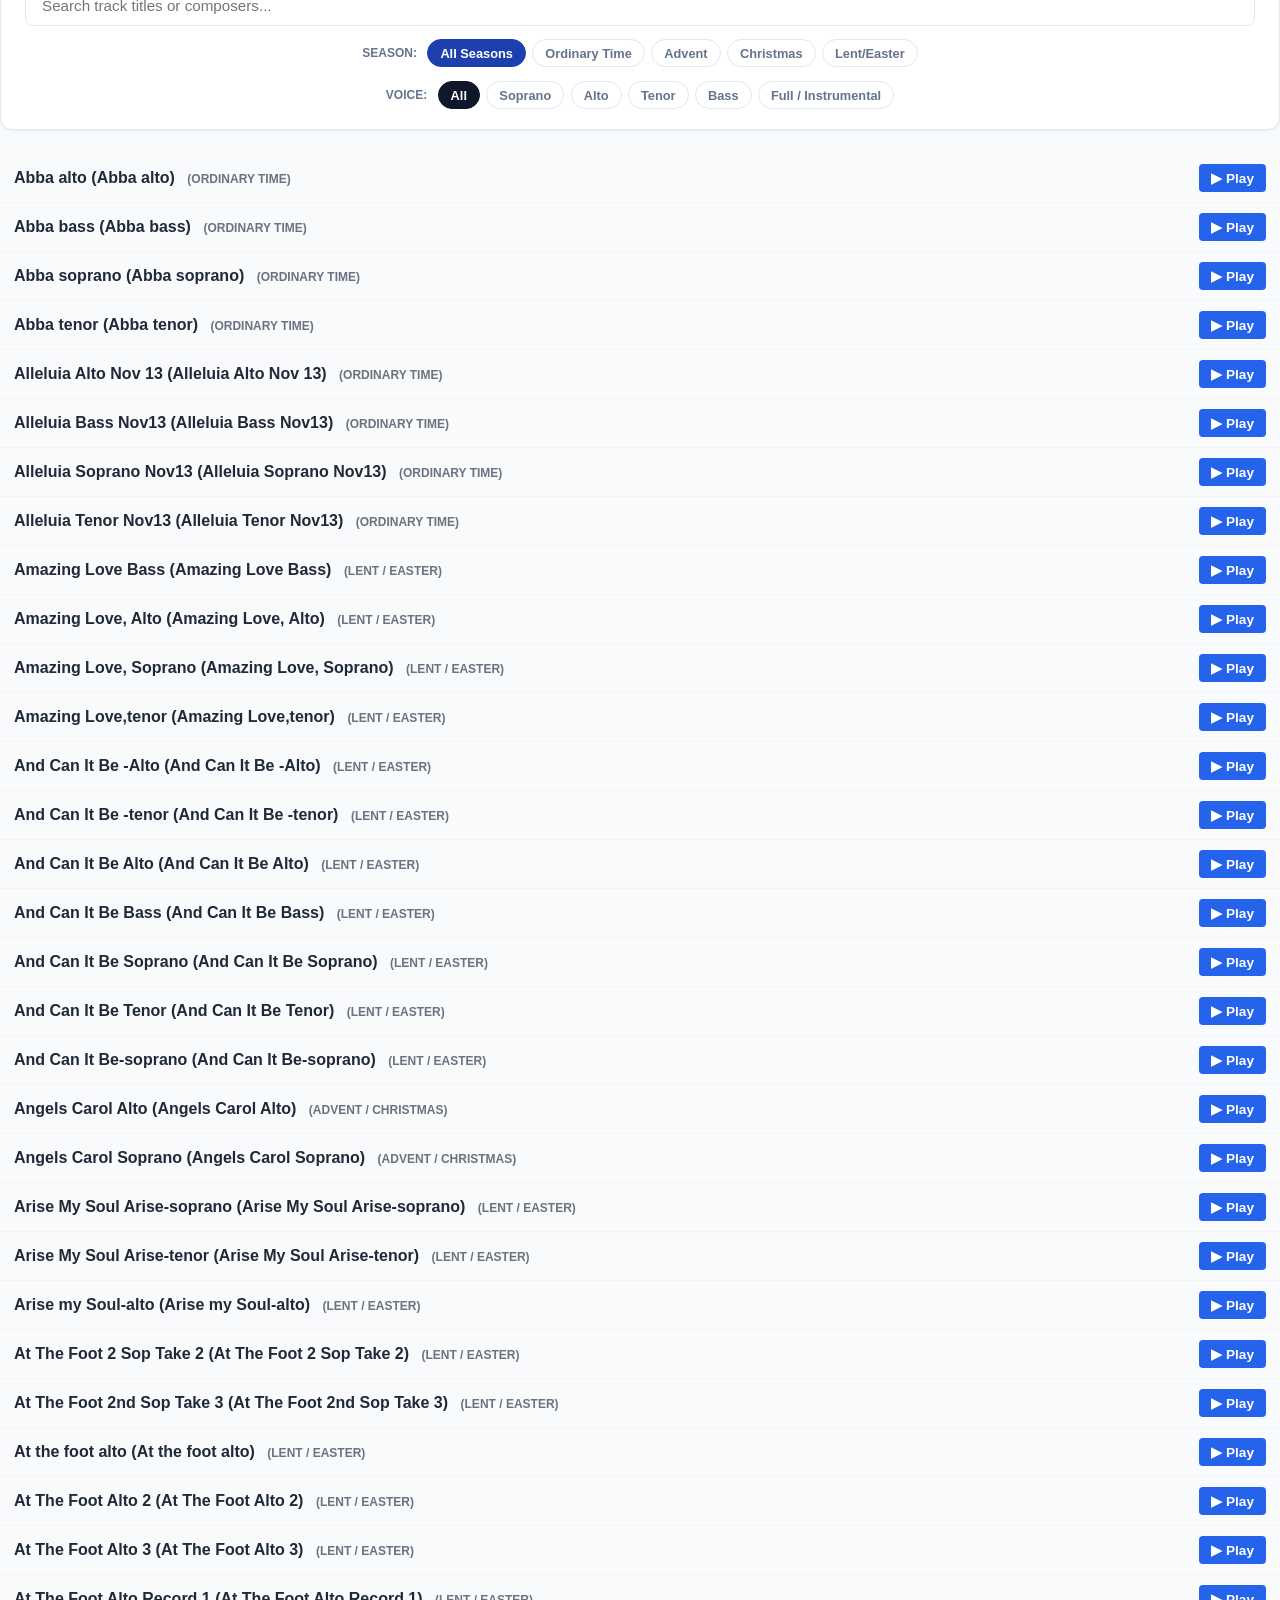
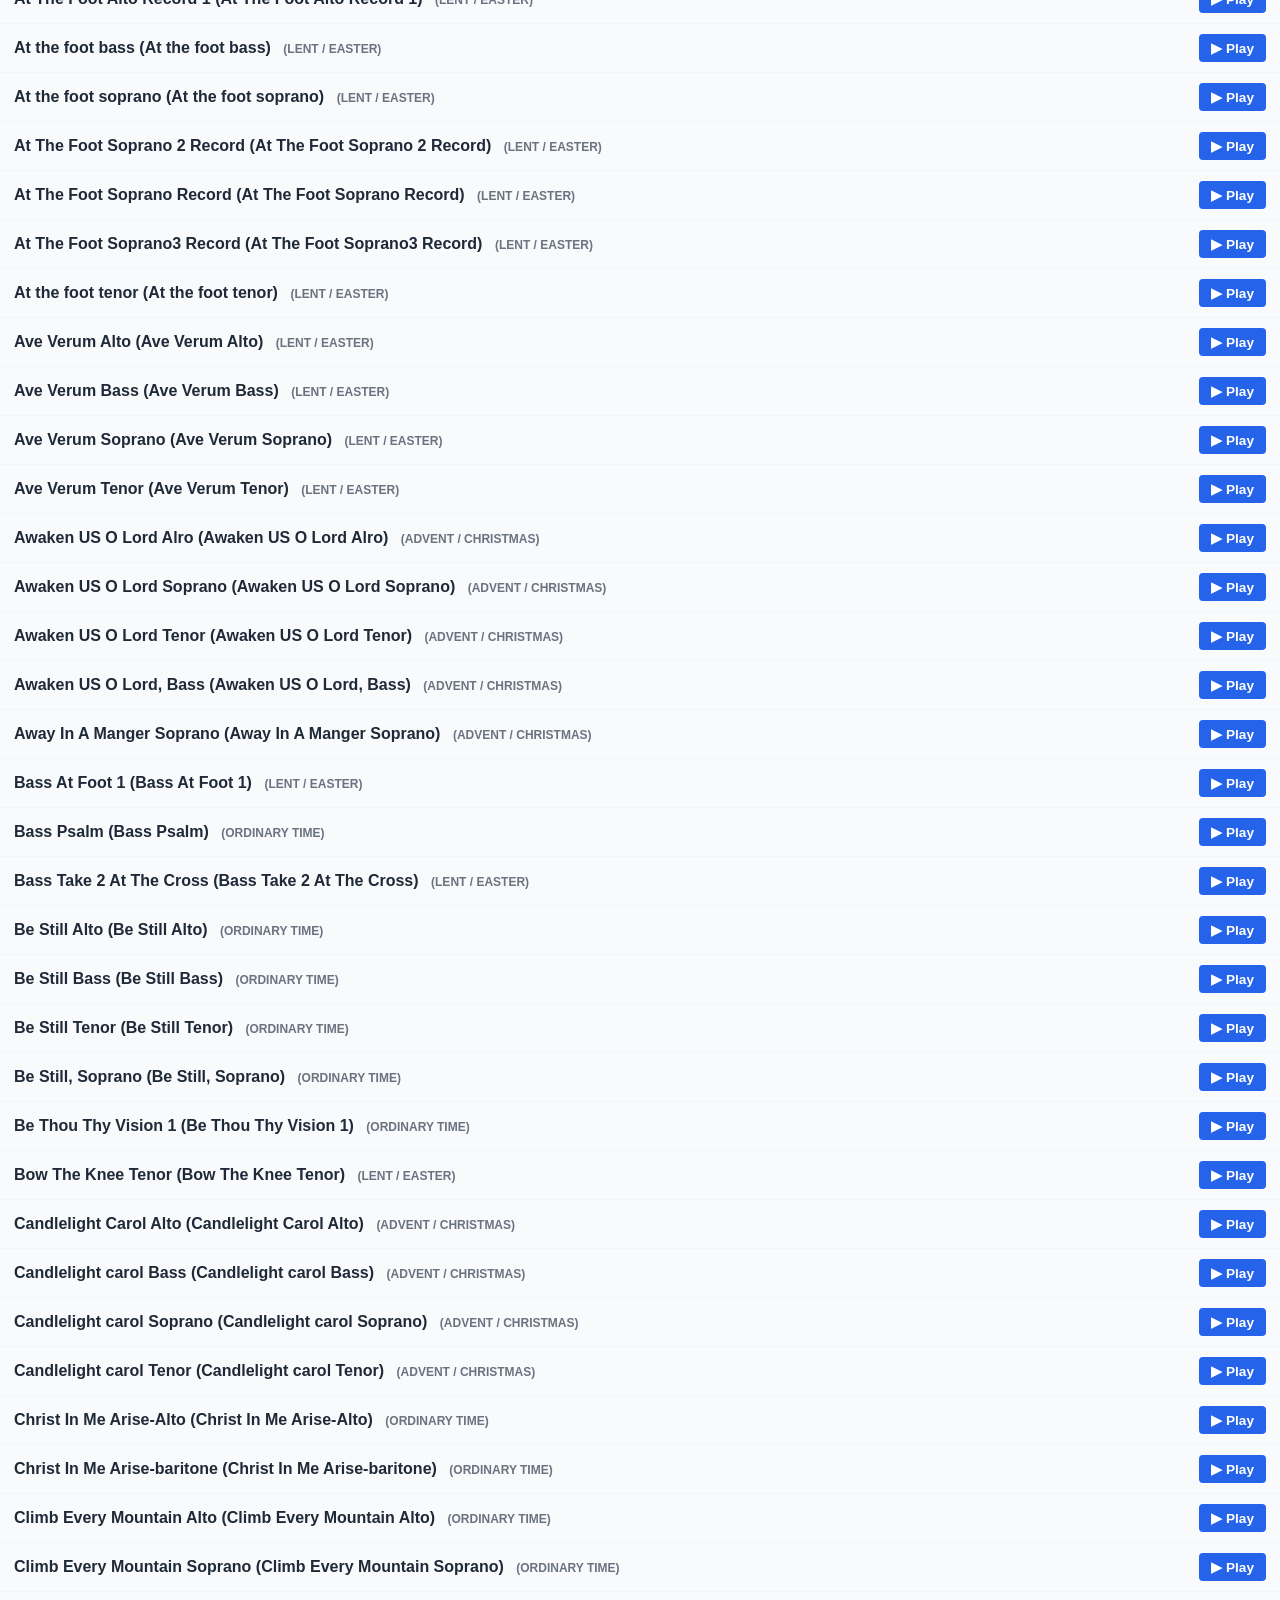
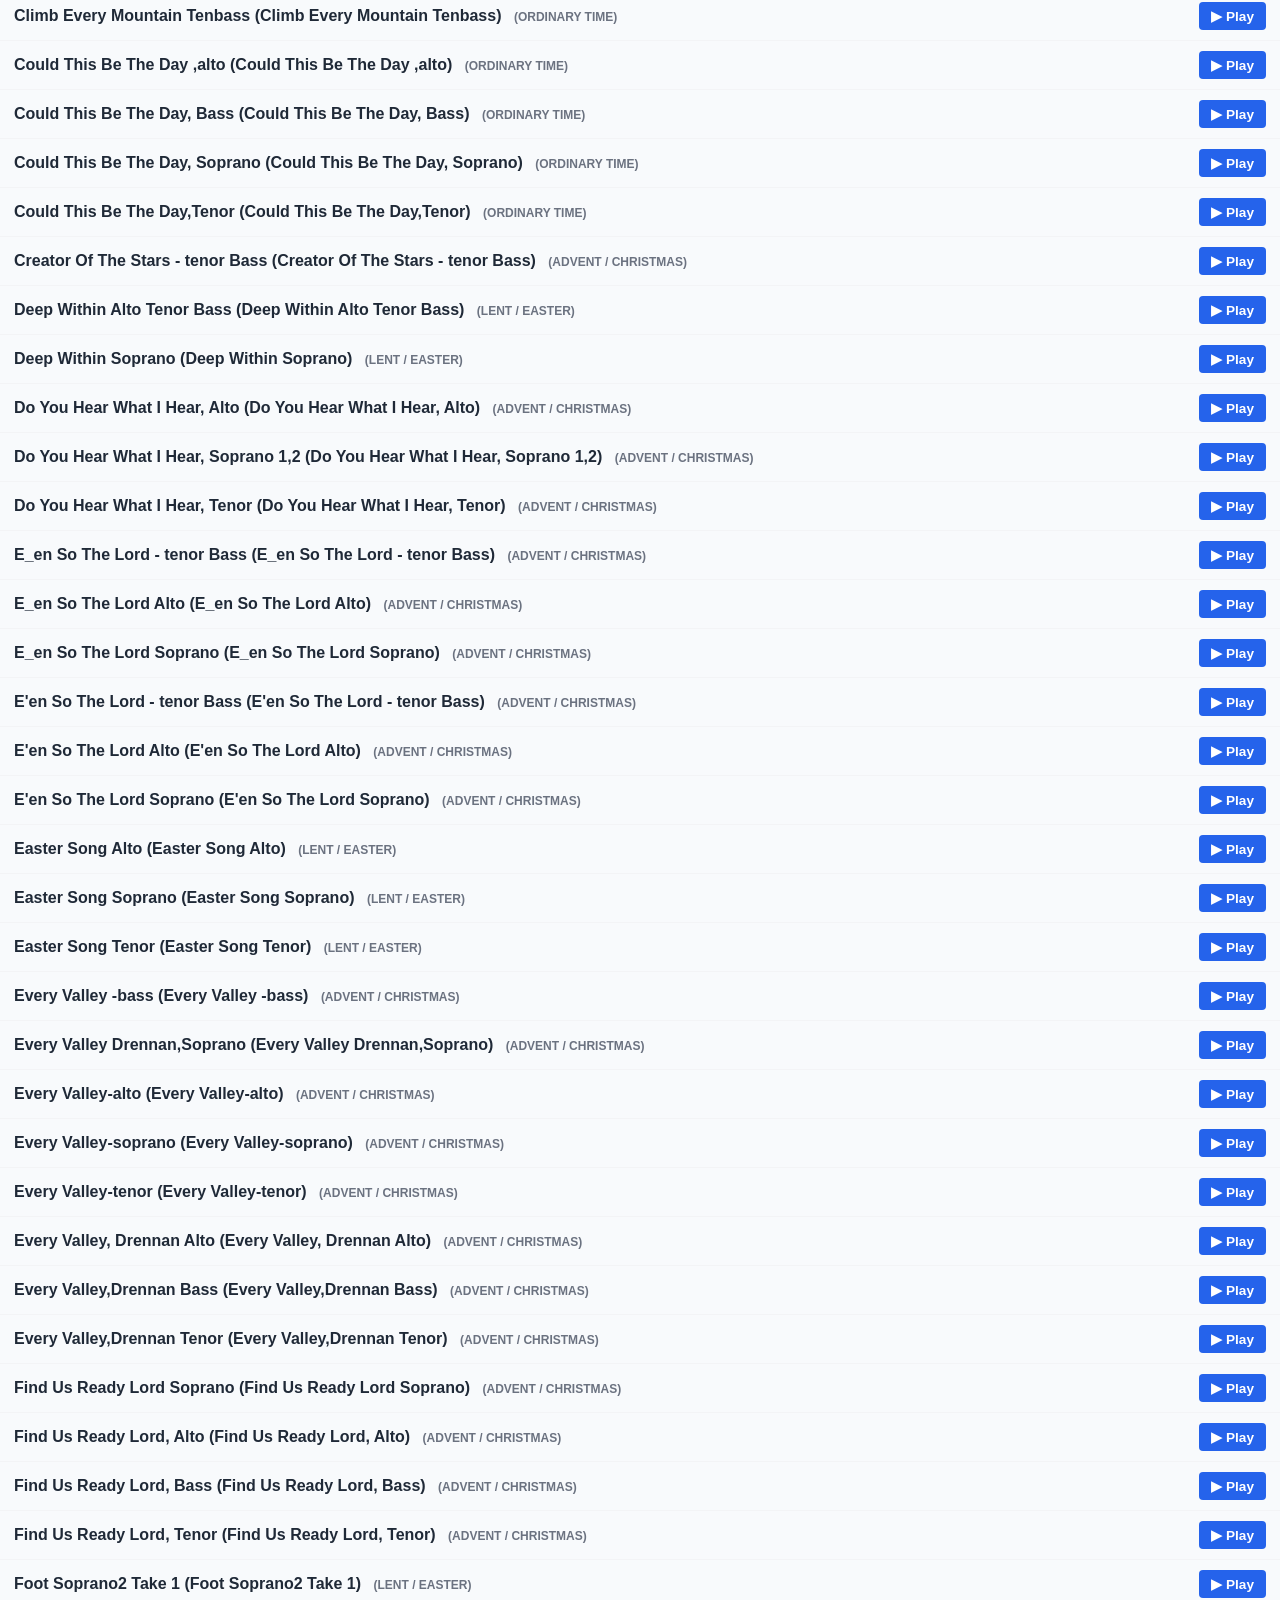
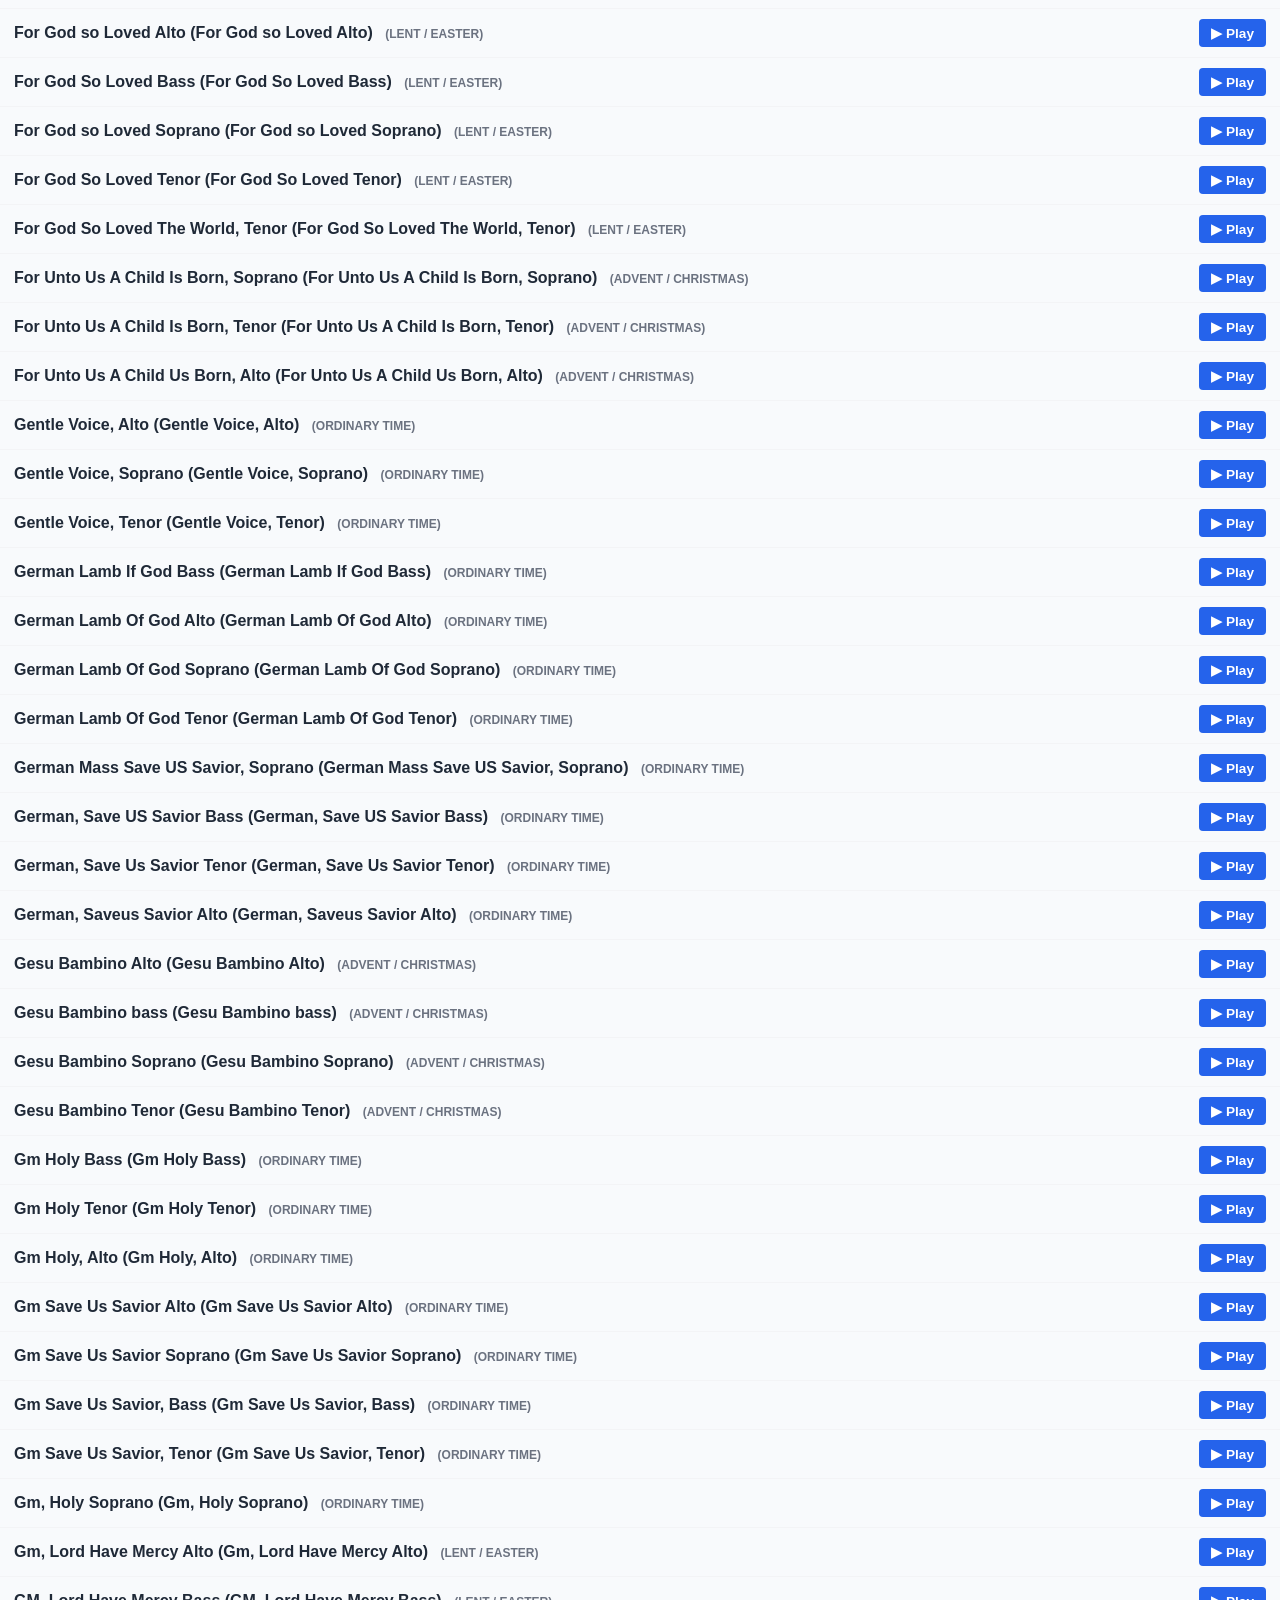
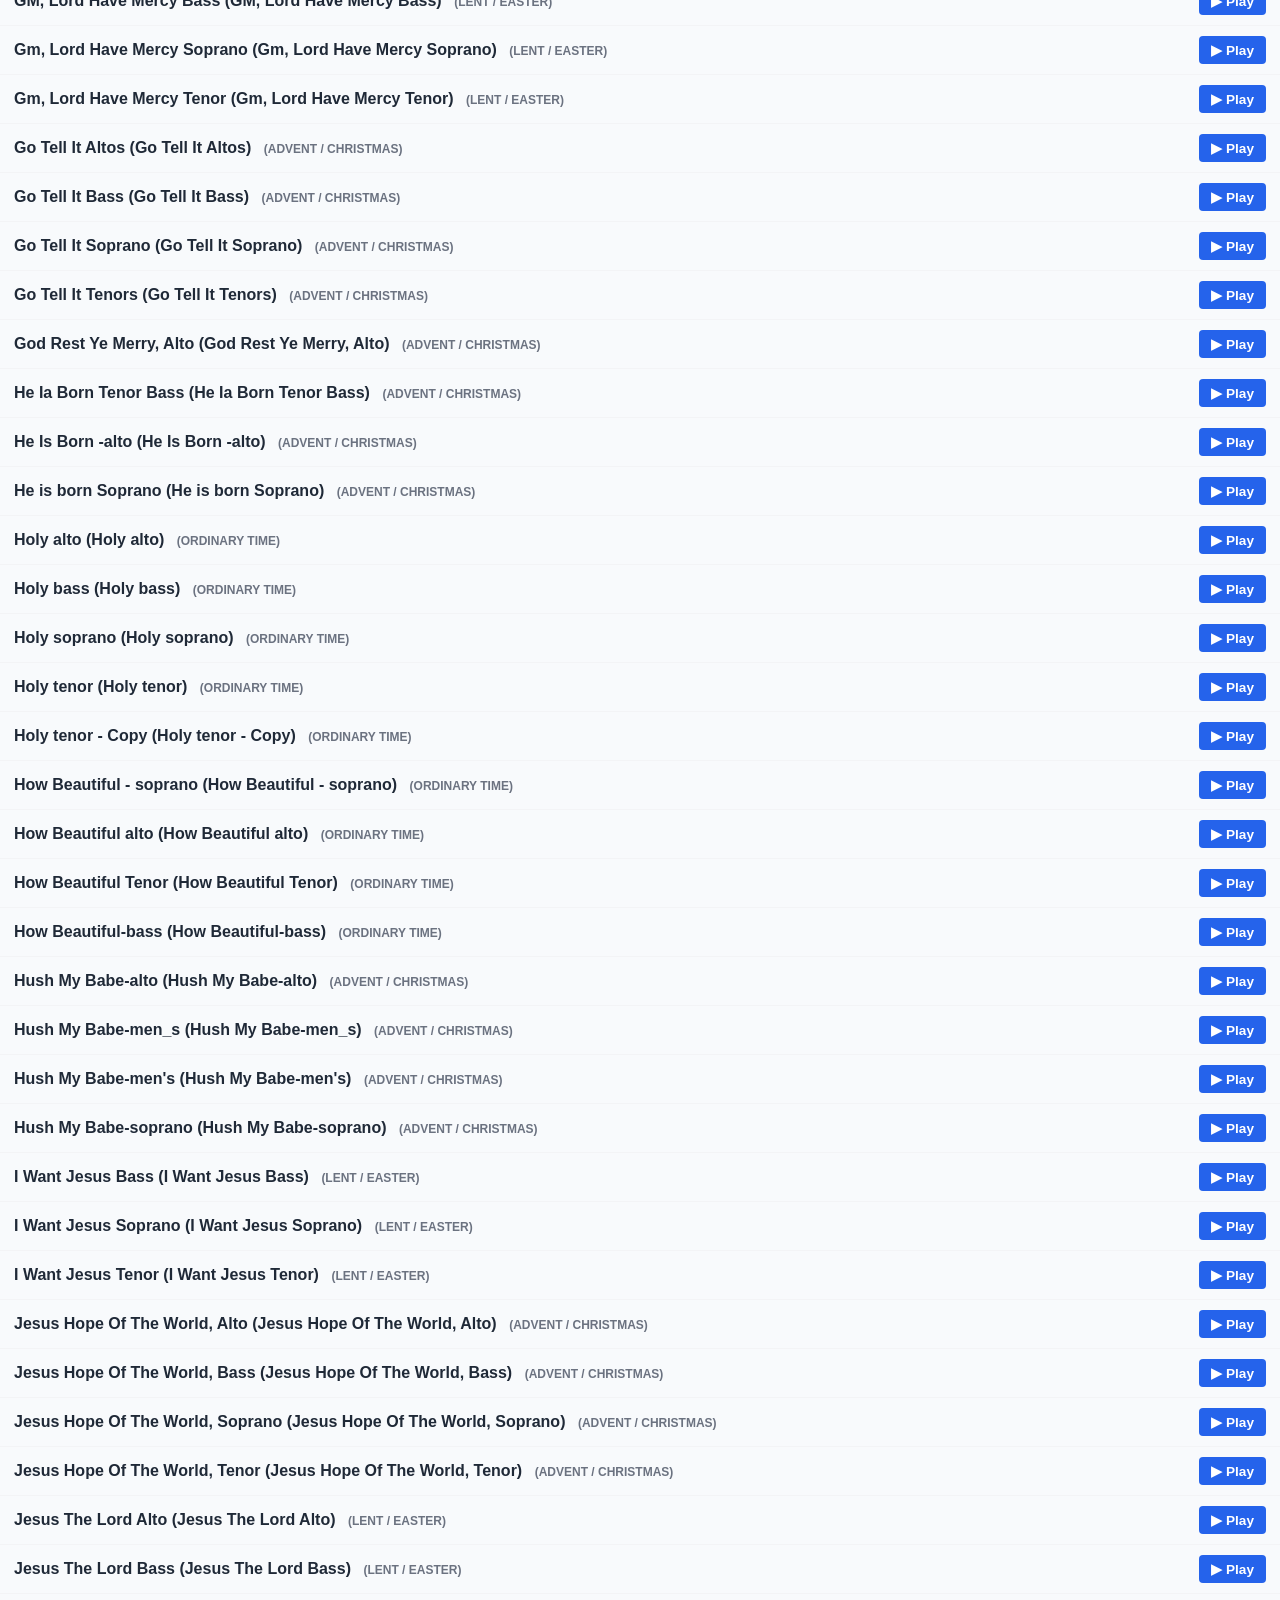
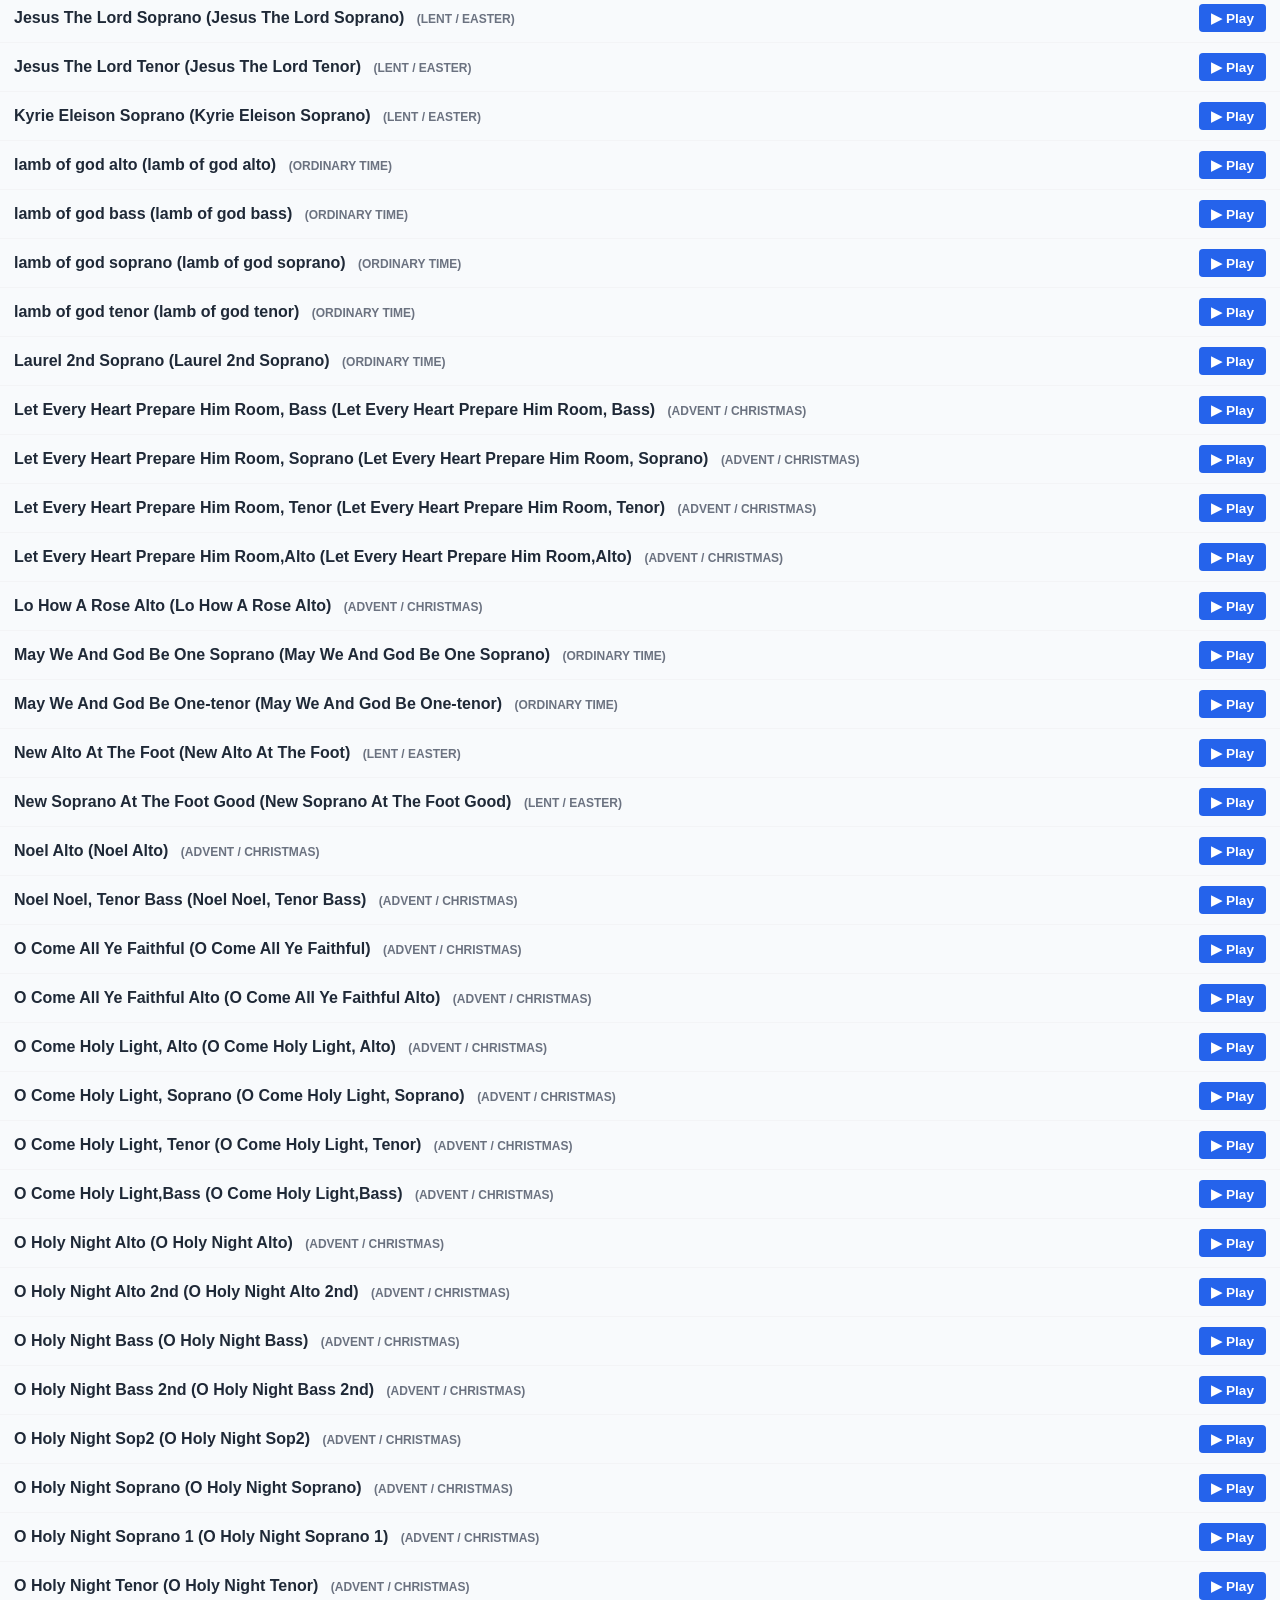
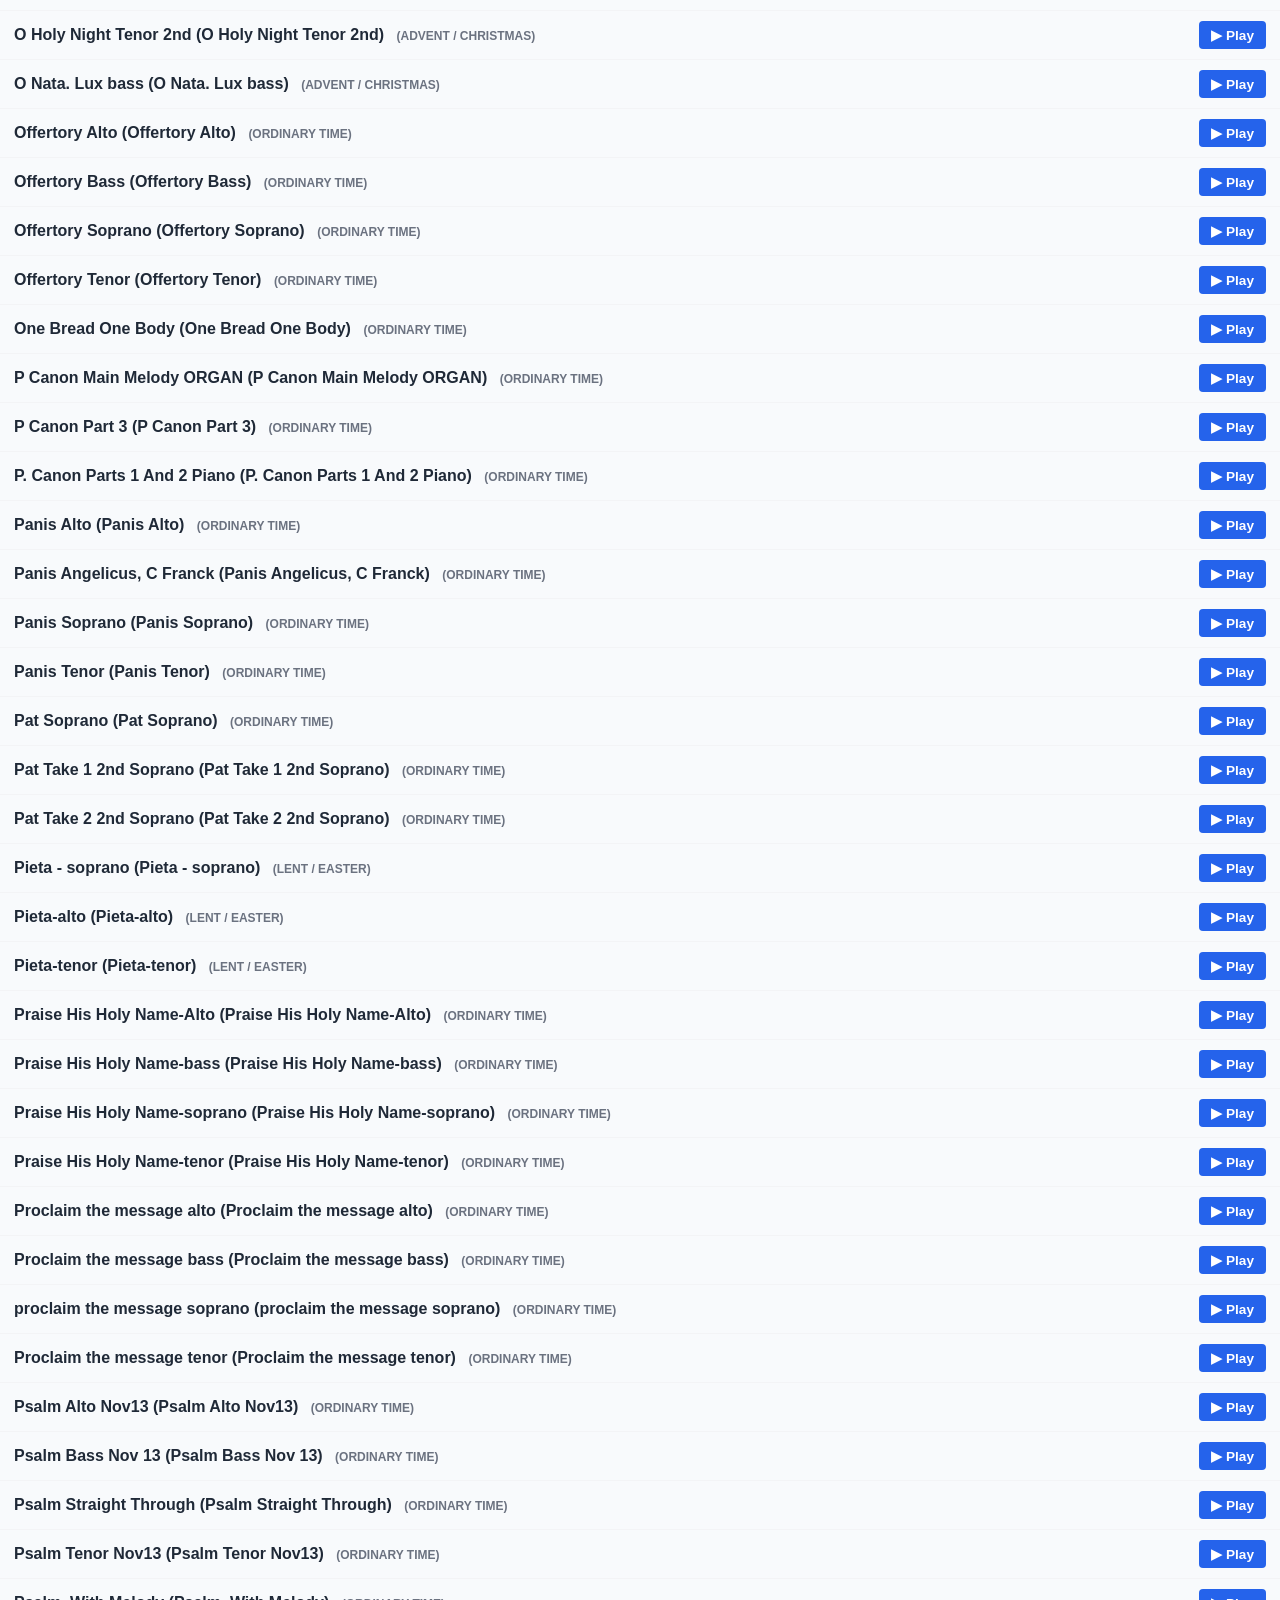
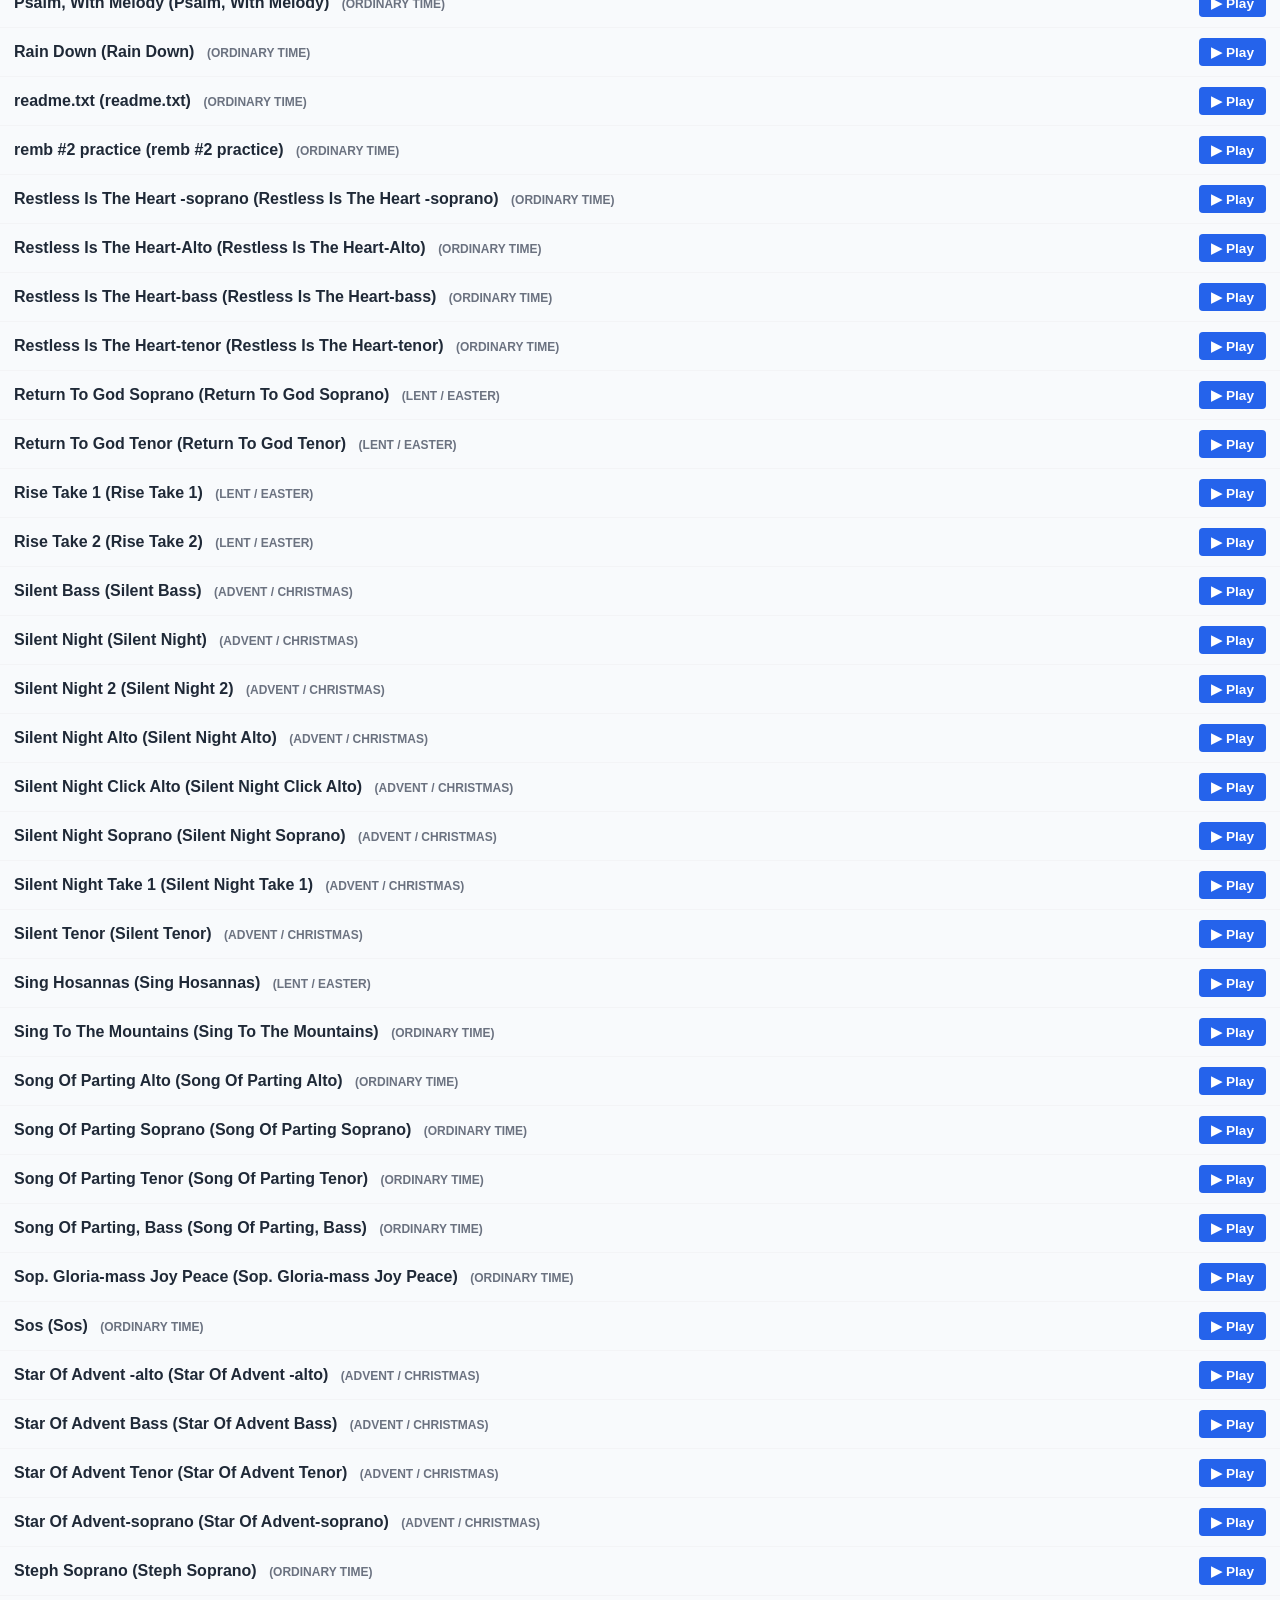
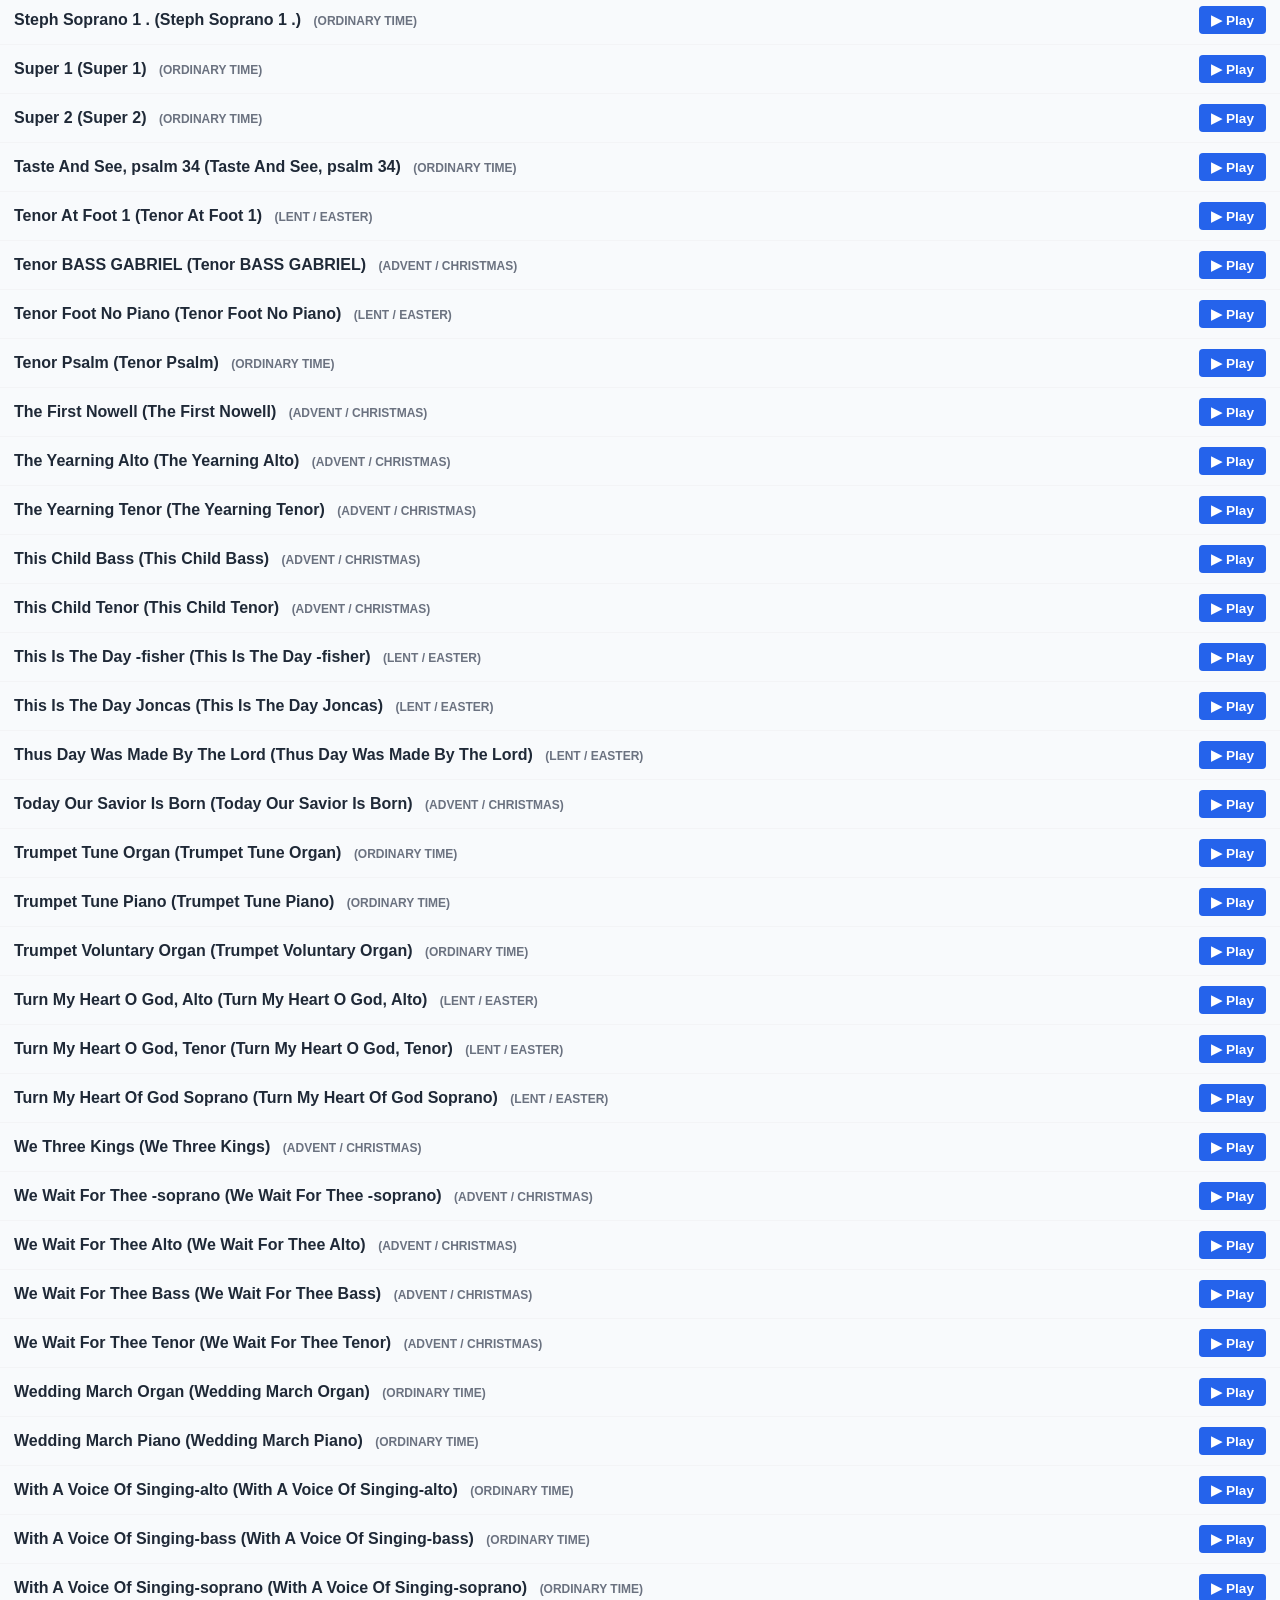
==== commit 6b4d4616: "Update script source path with versioning" ====
--- a/index.html
+++ b/index.html
@@ -5,7 +5,7 @@
   <meta name="viewport" content="width=device-width, initial-scale=1.0">
   <title>St. Bernard Choir Practice Tracks</title>
   <link rel="stylesheet" href="css/styles.css">
-  <script src="js/tracks.js" defer></script>
+  <script src="./js/tracks.js?v=2"></script>
 </head>
 <body>
 
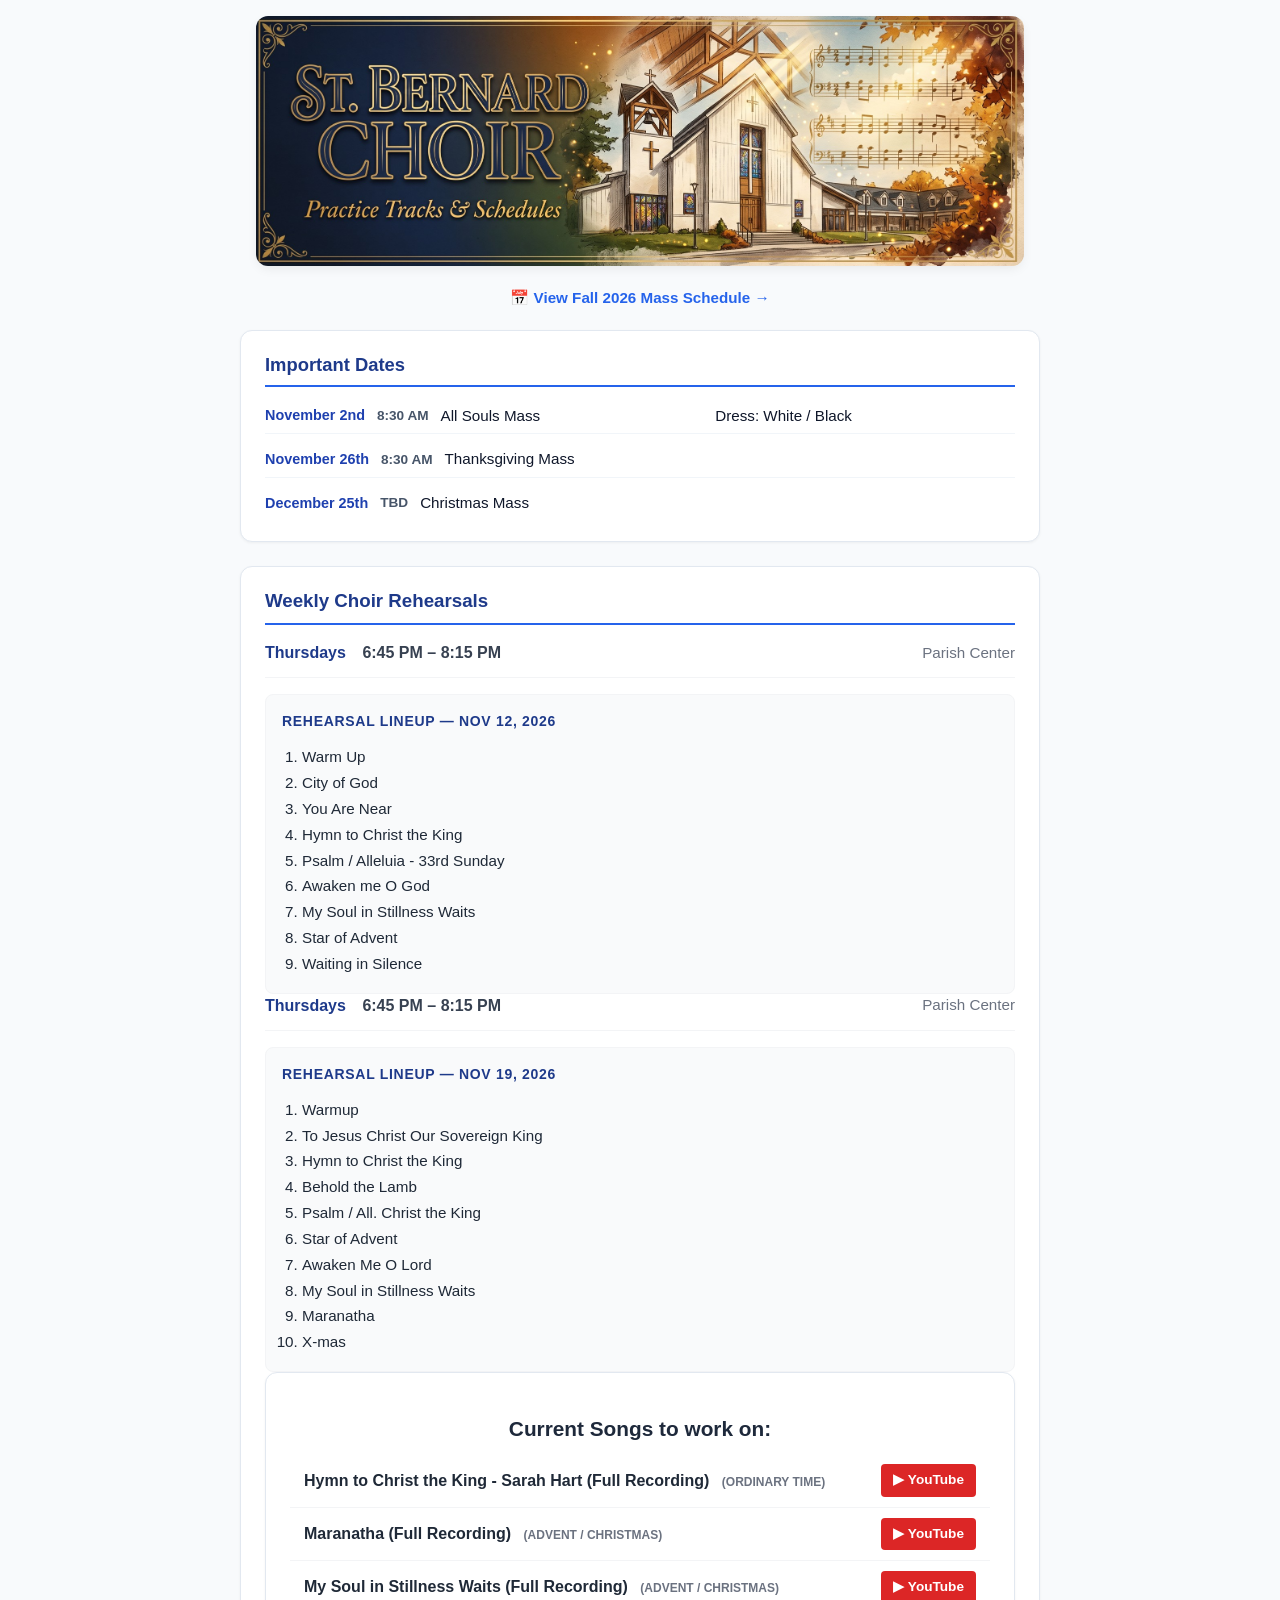
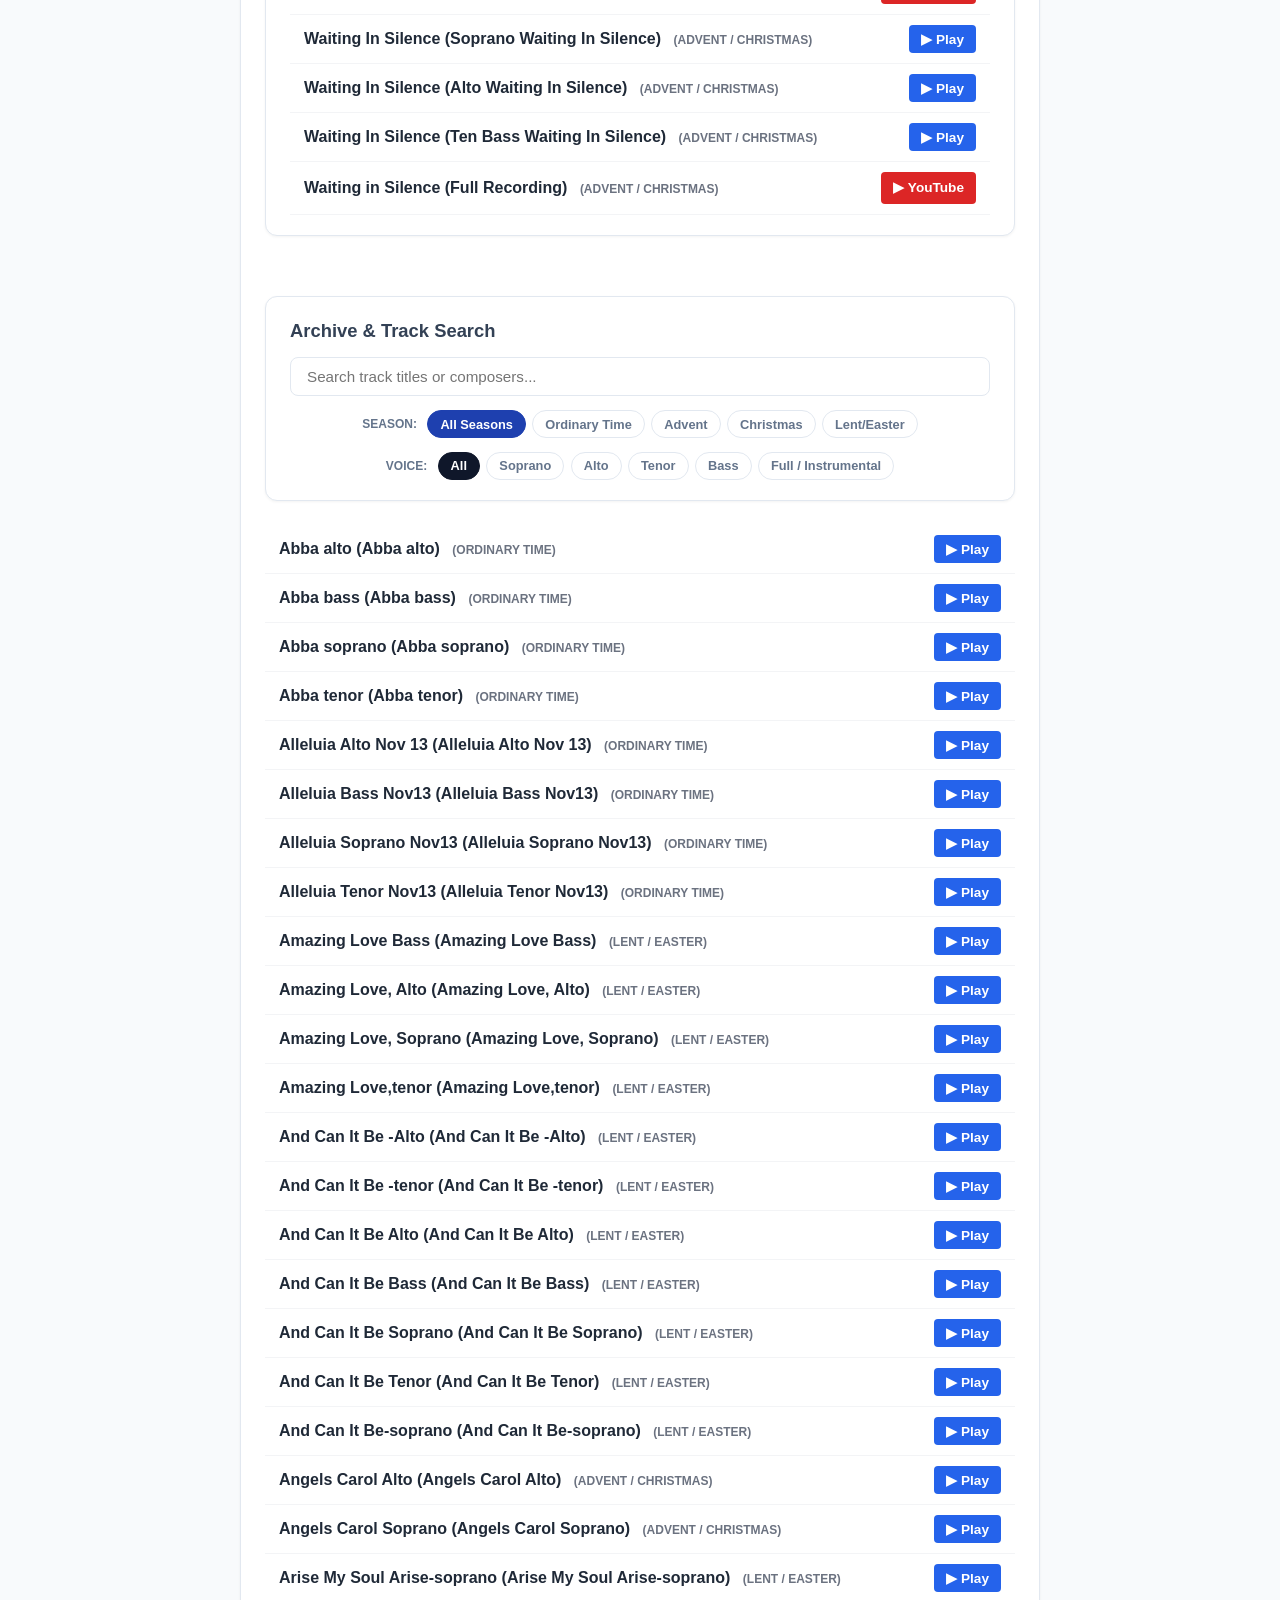
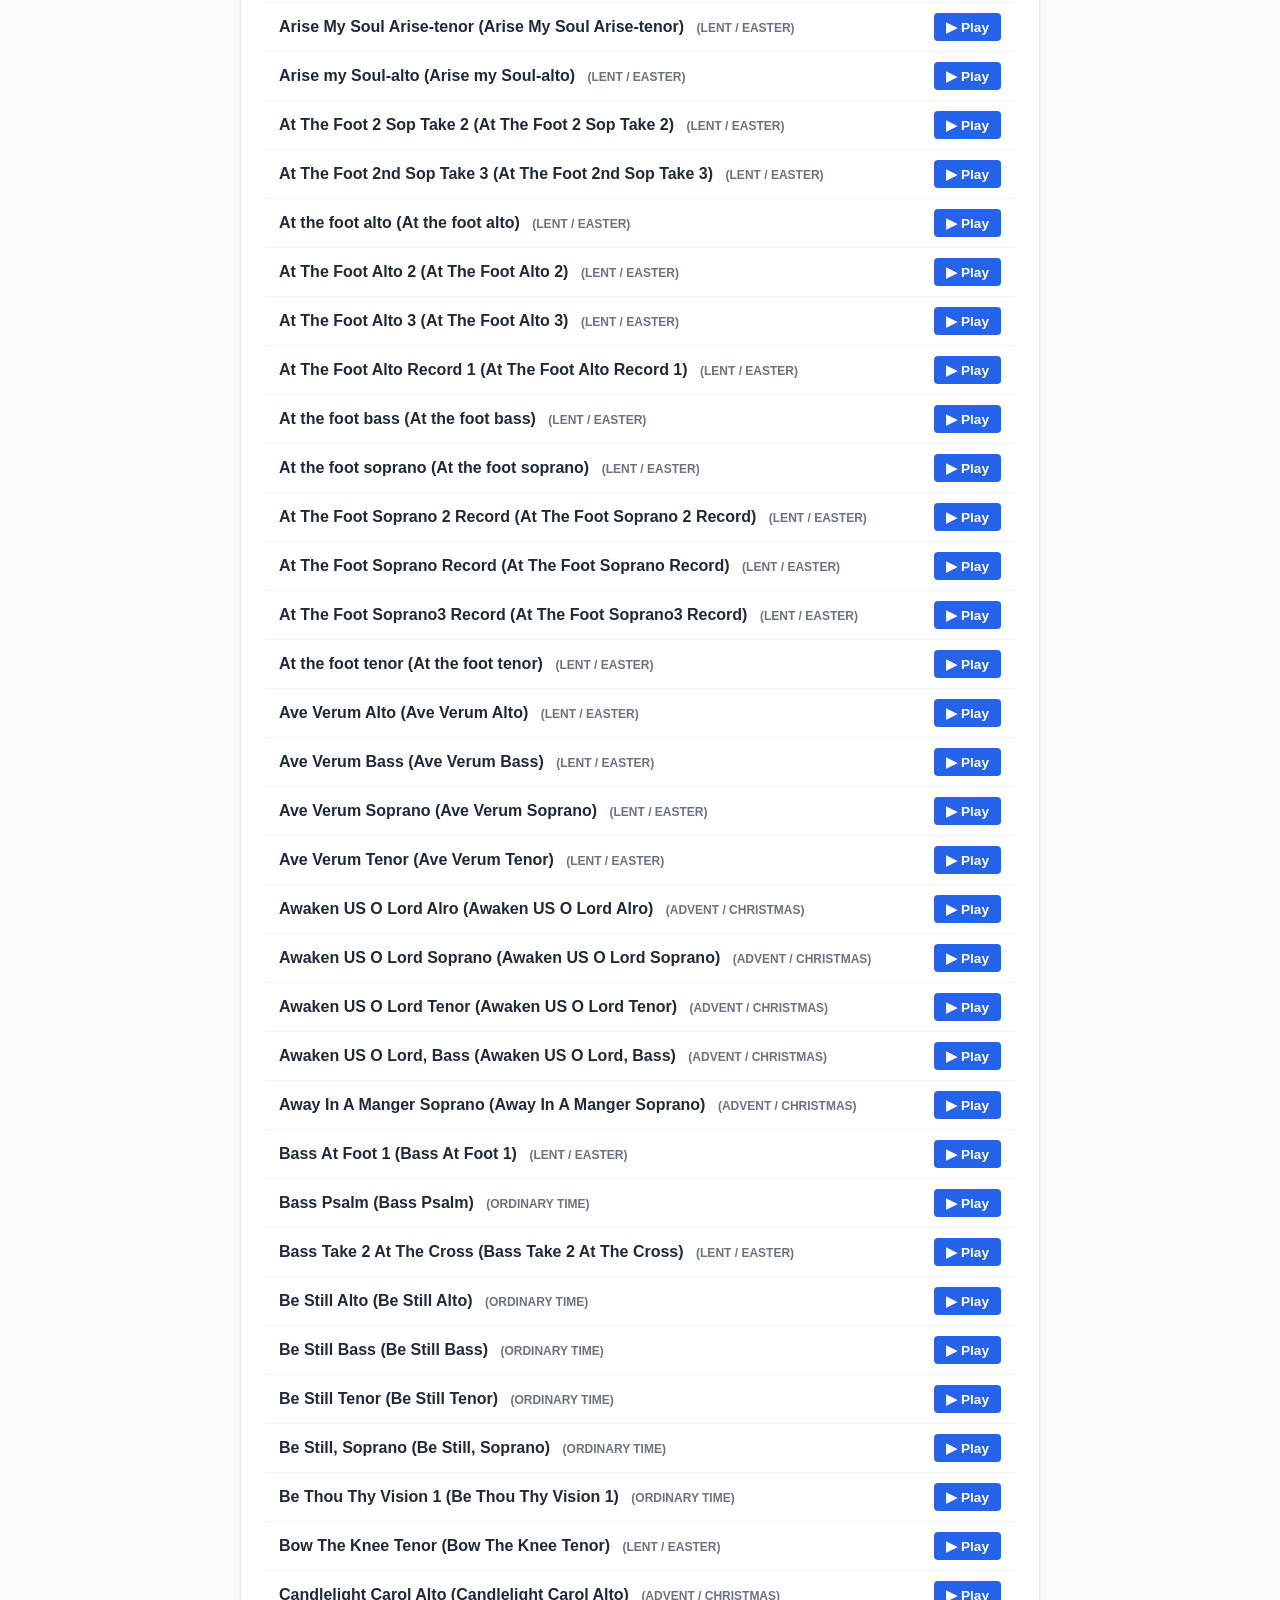
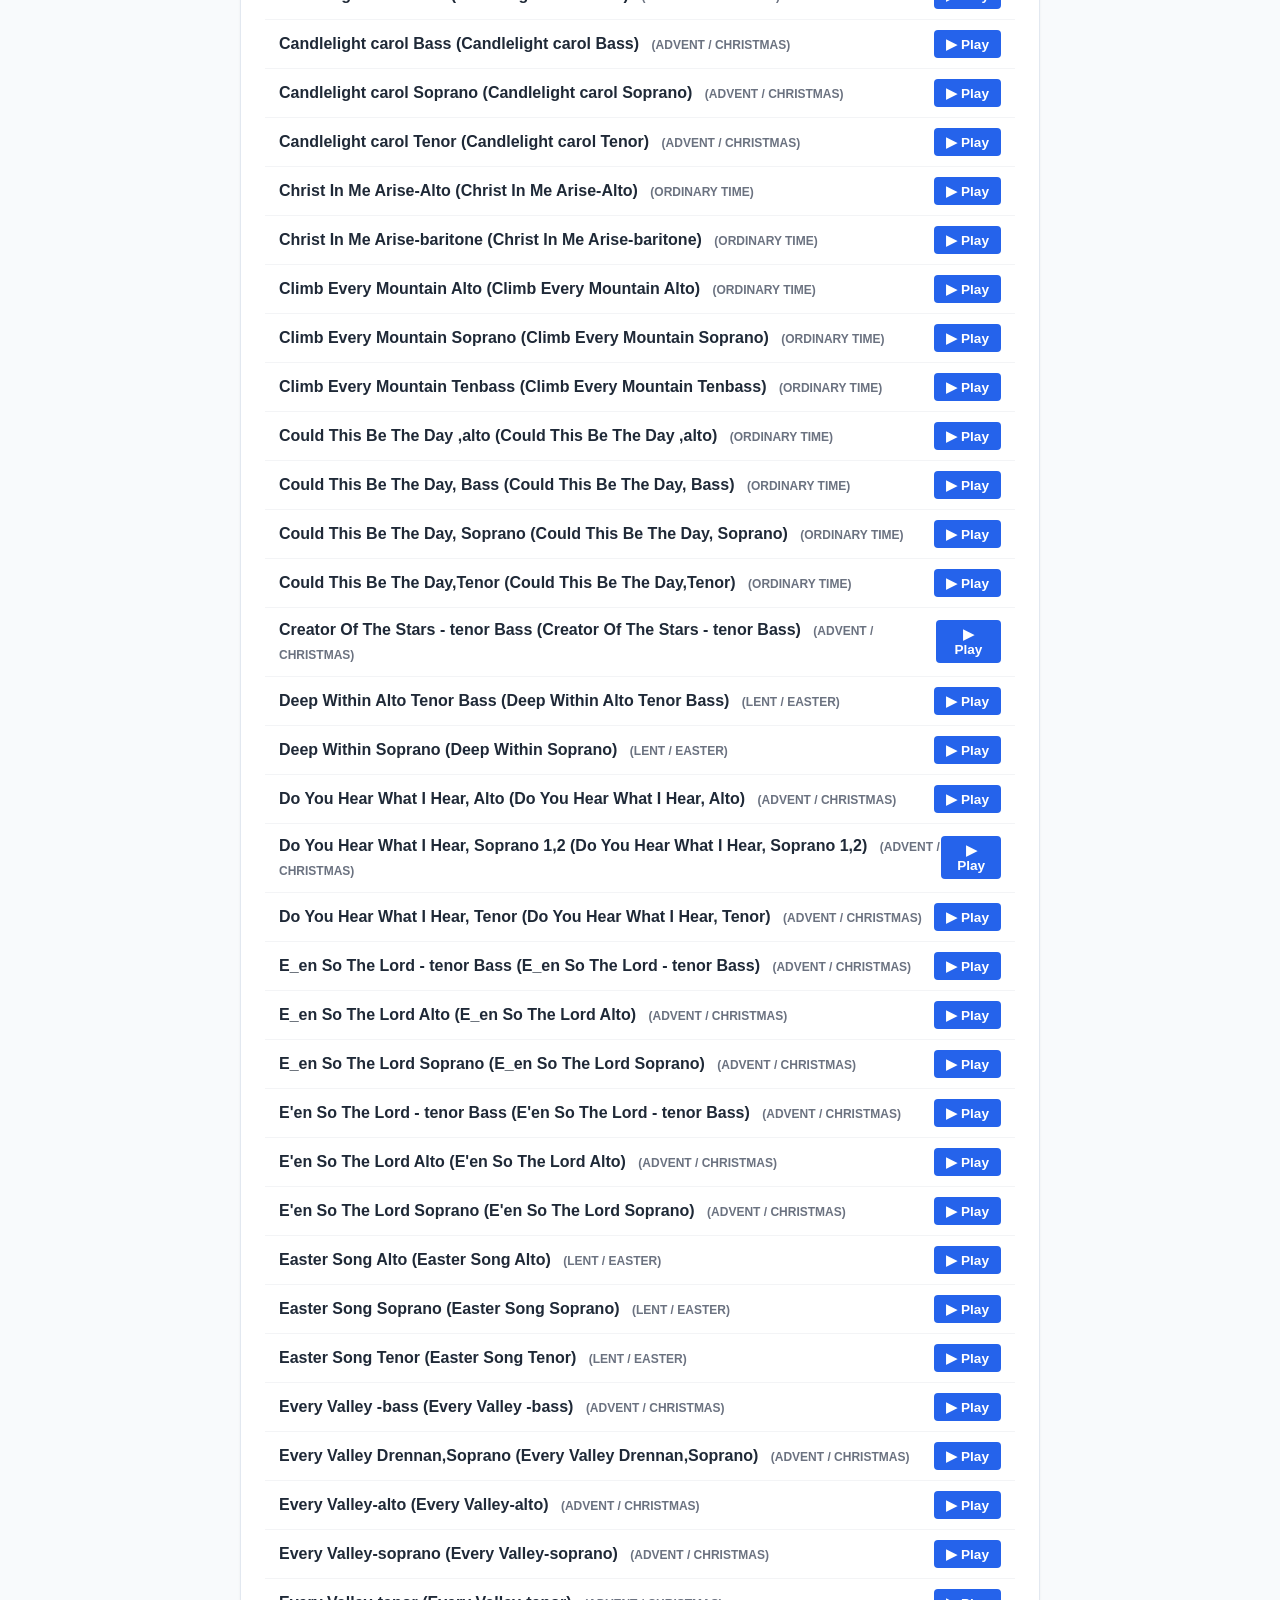
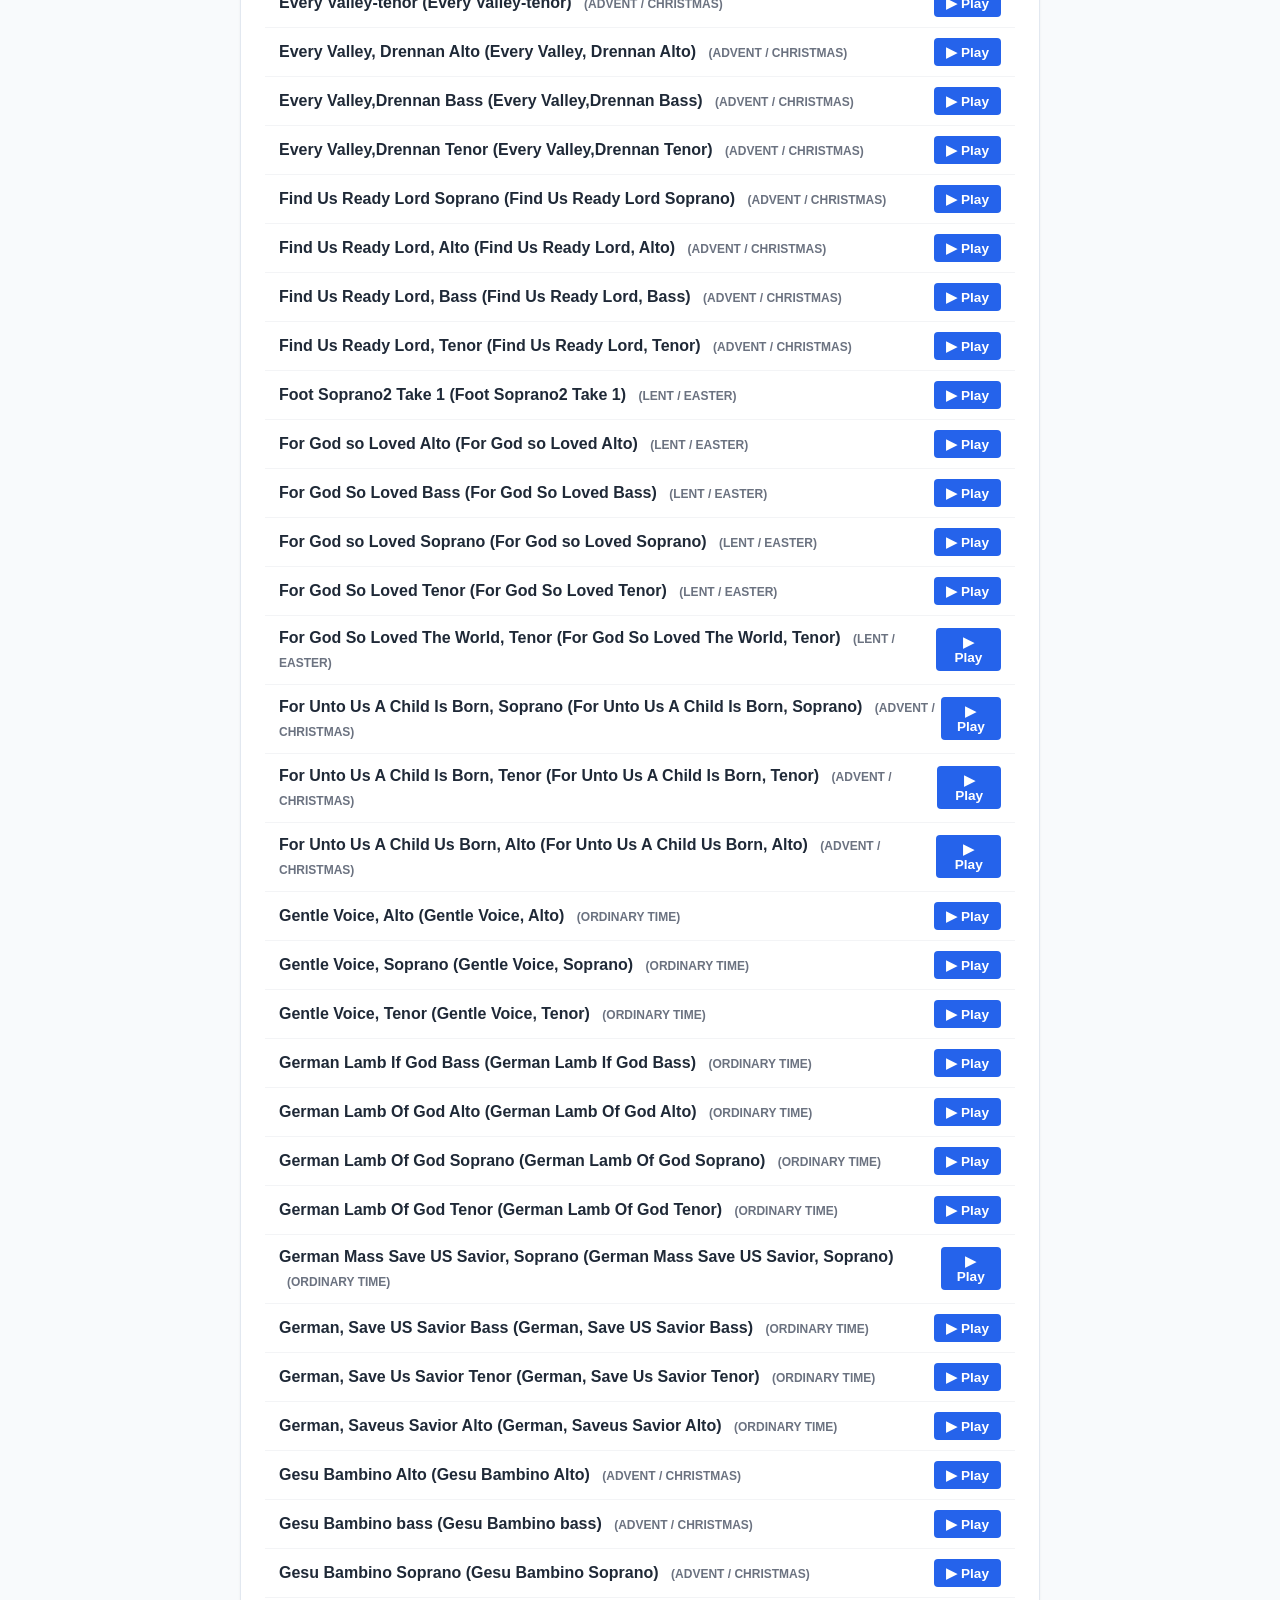
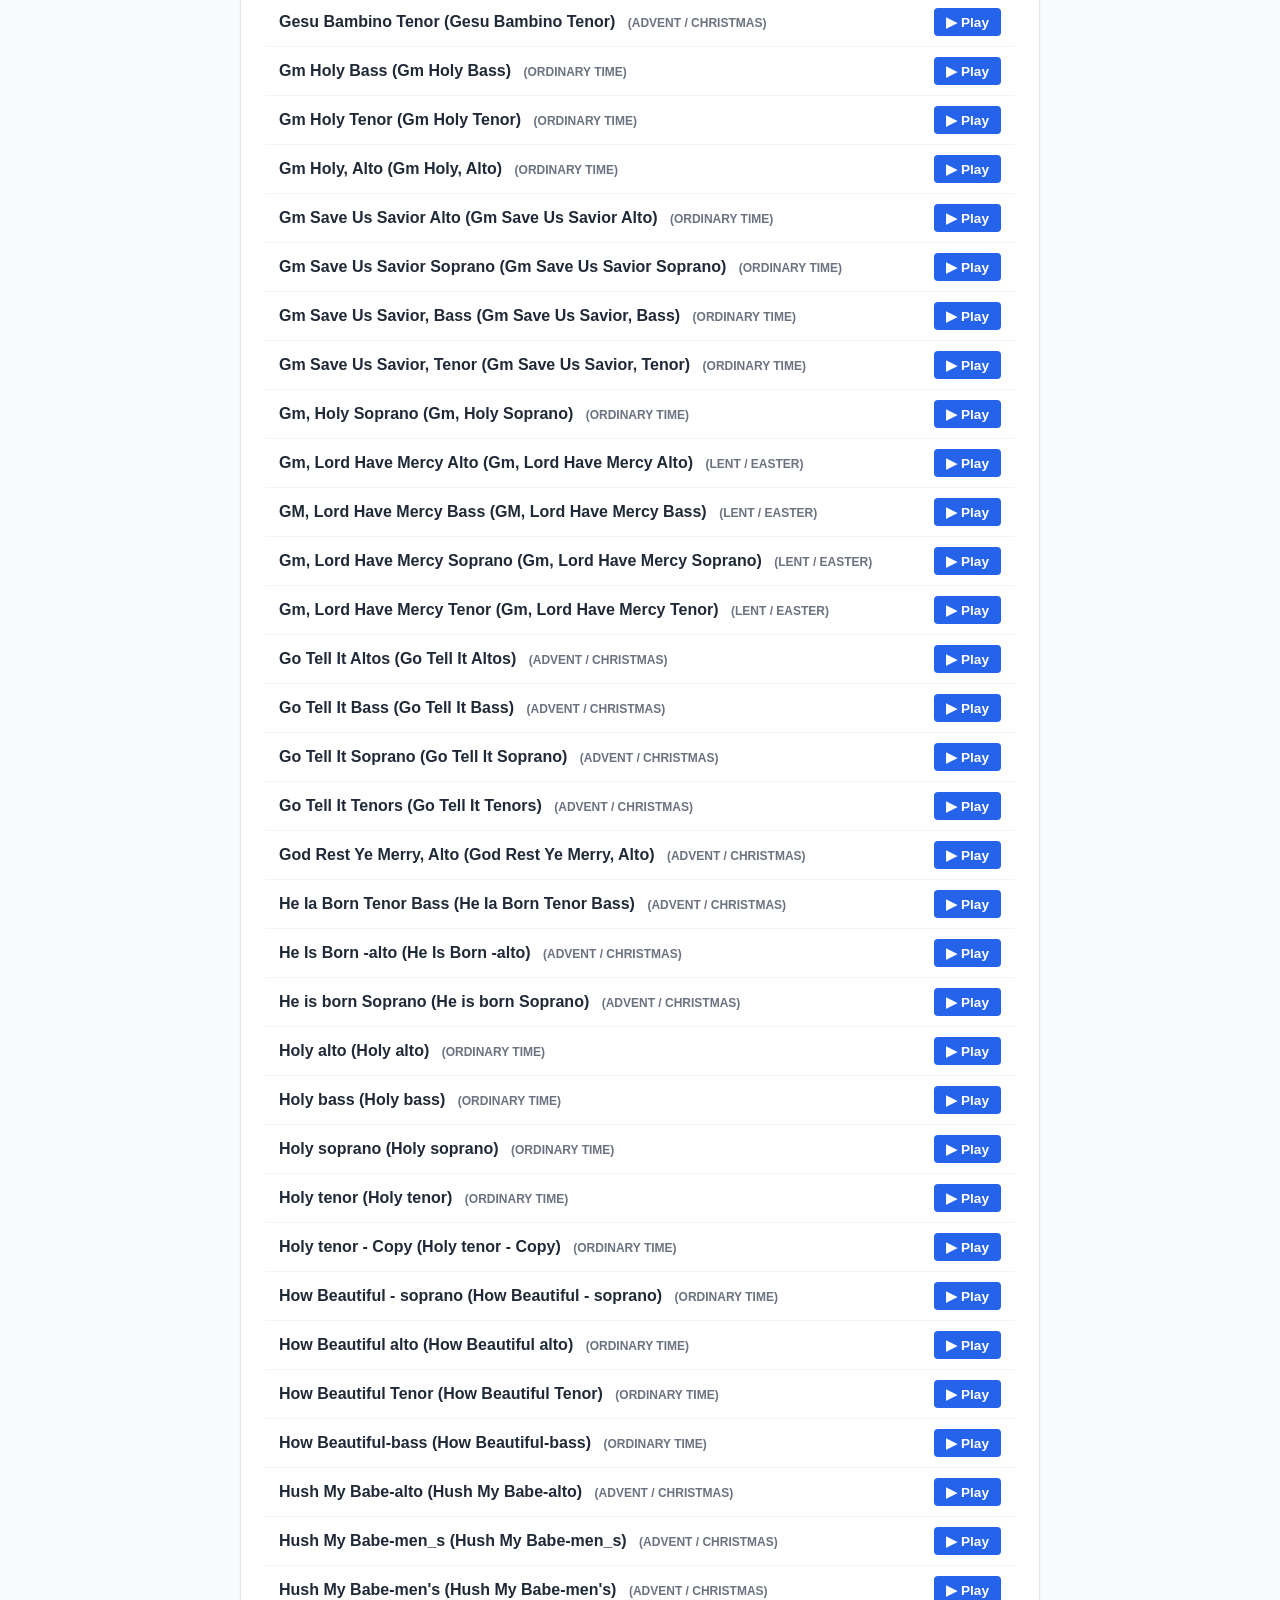
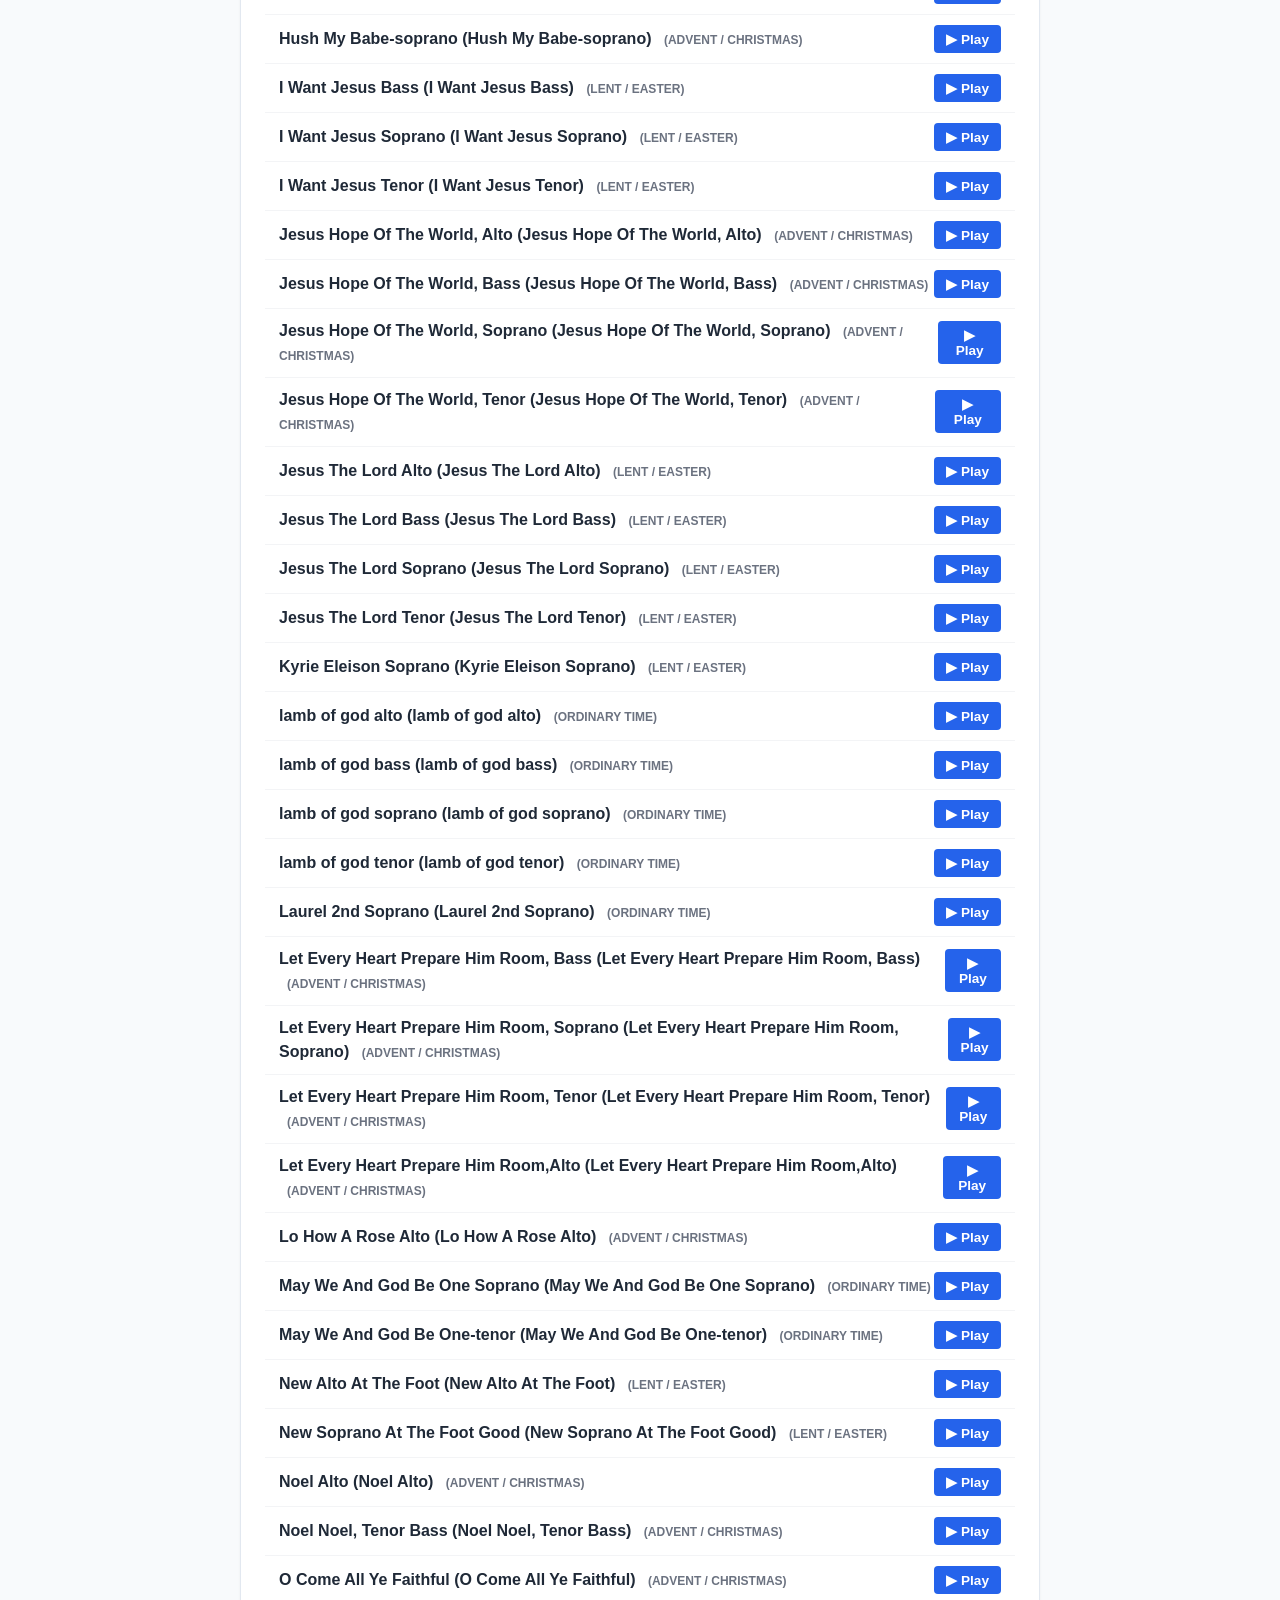
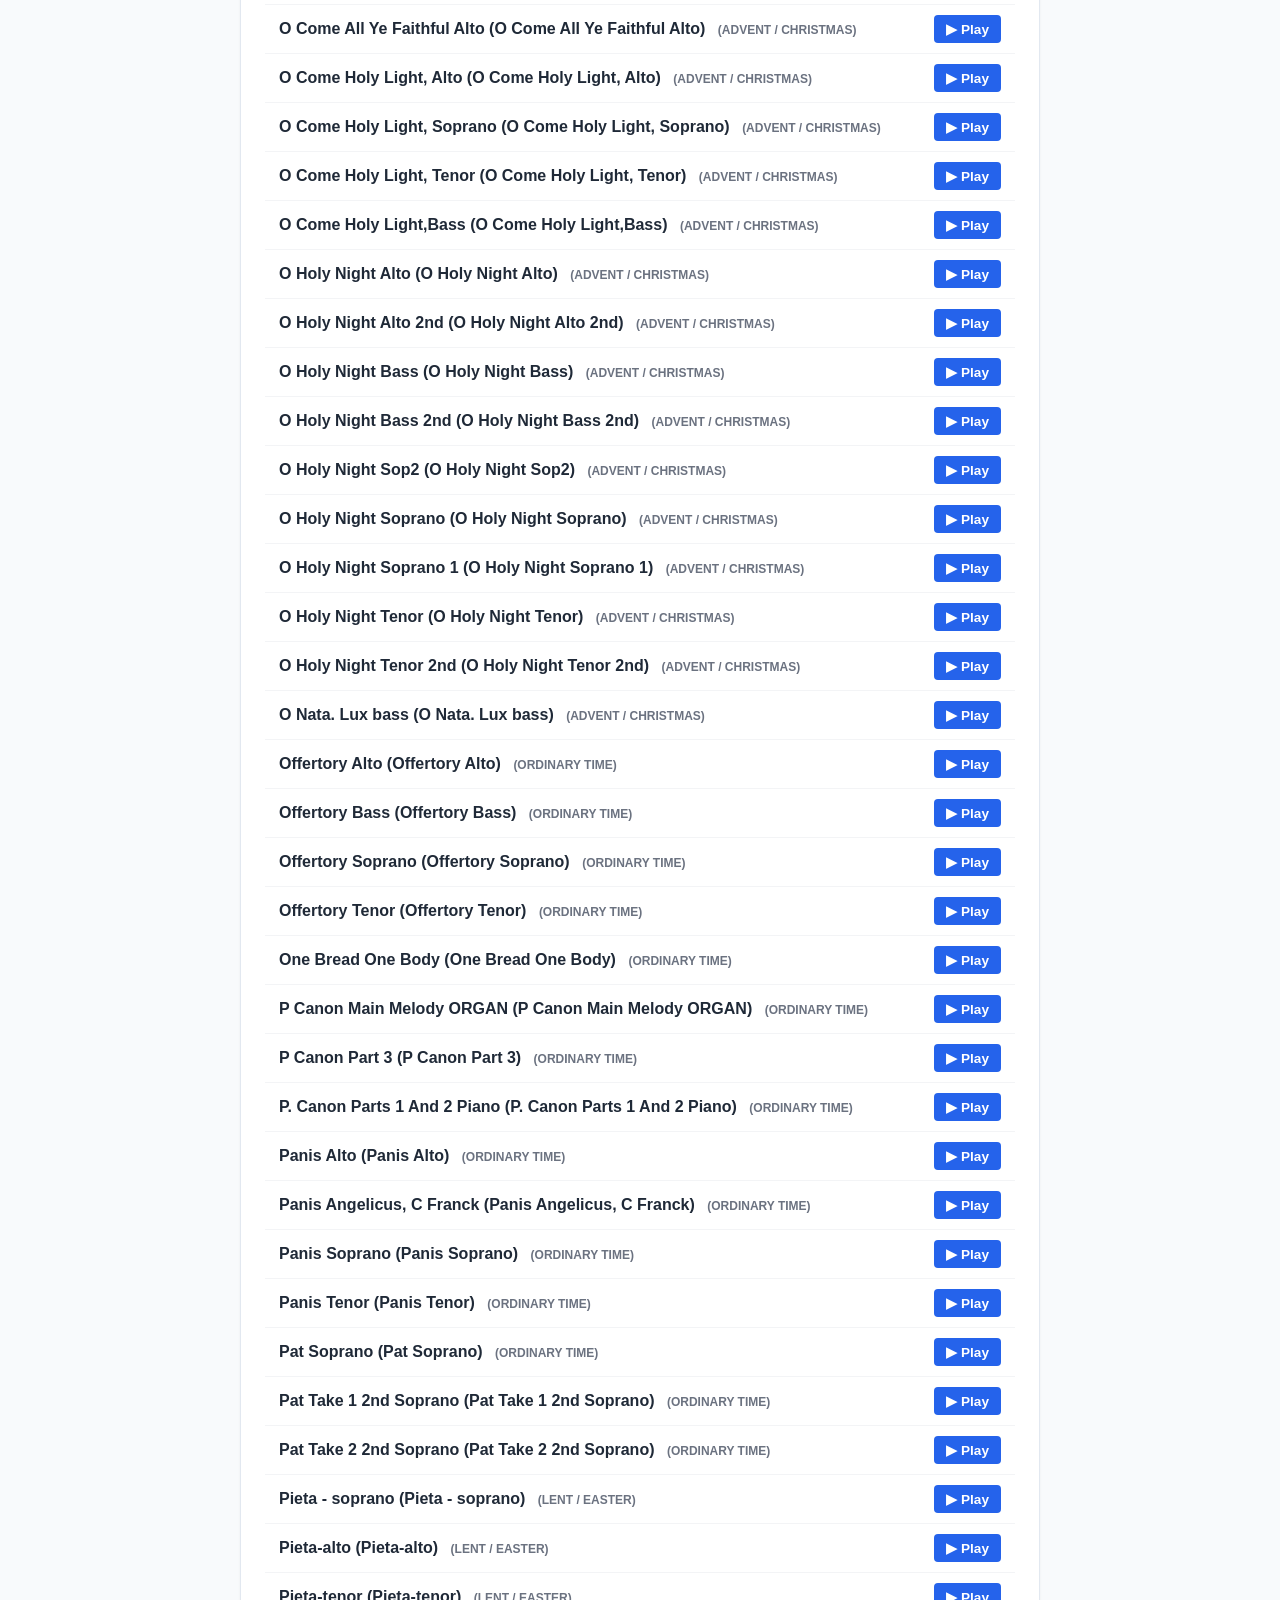
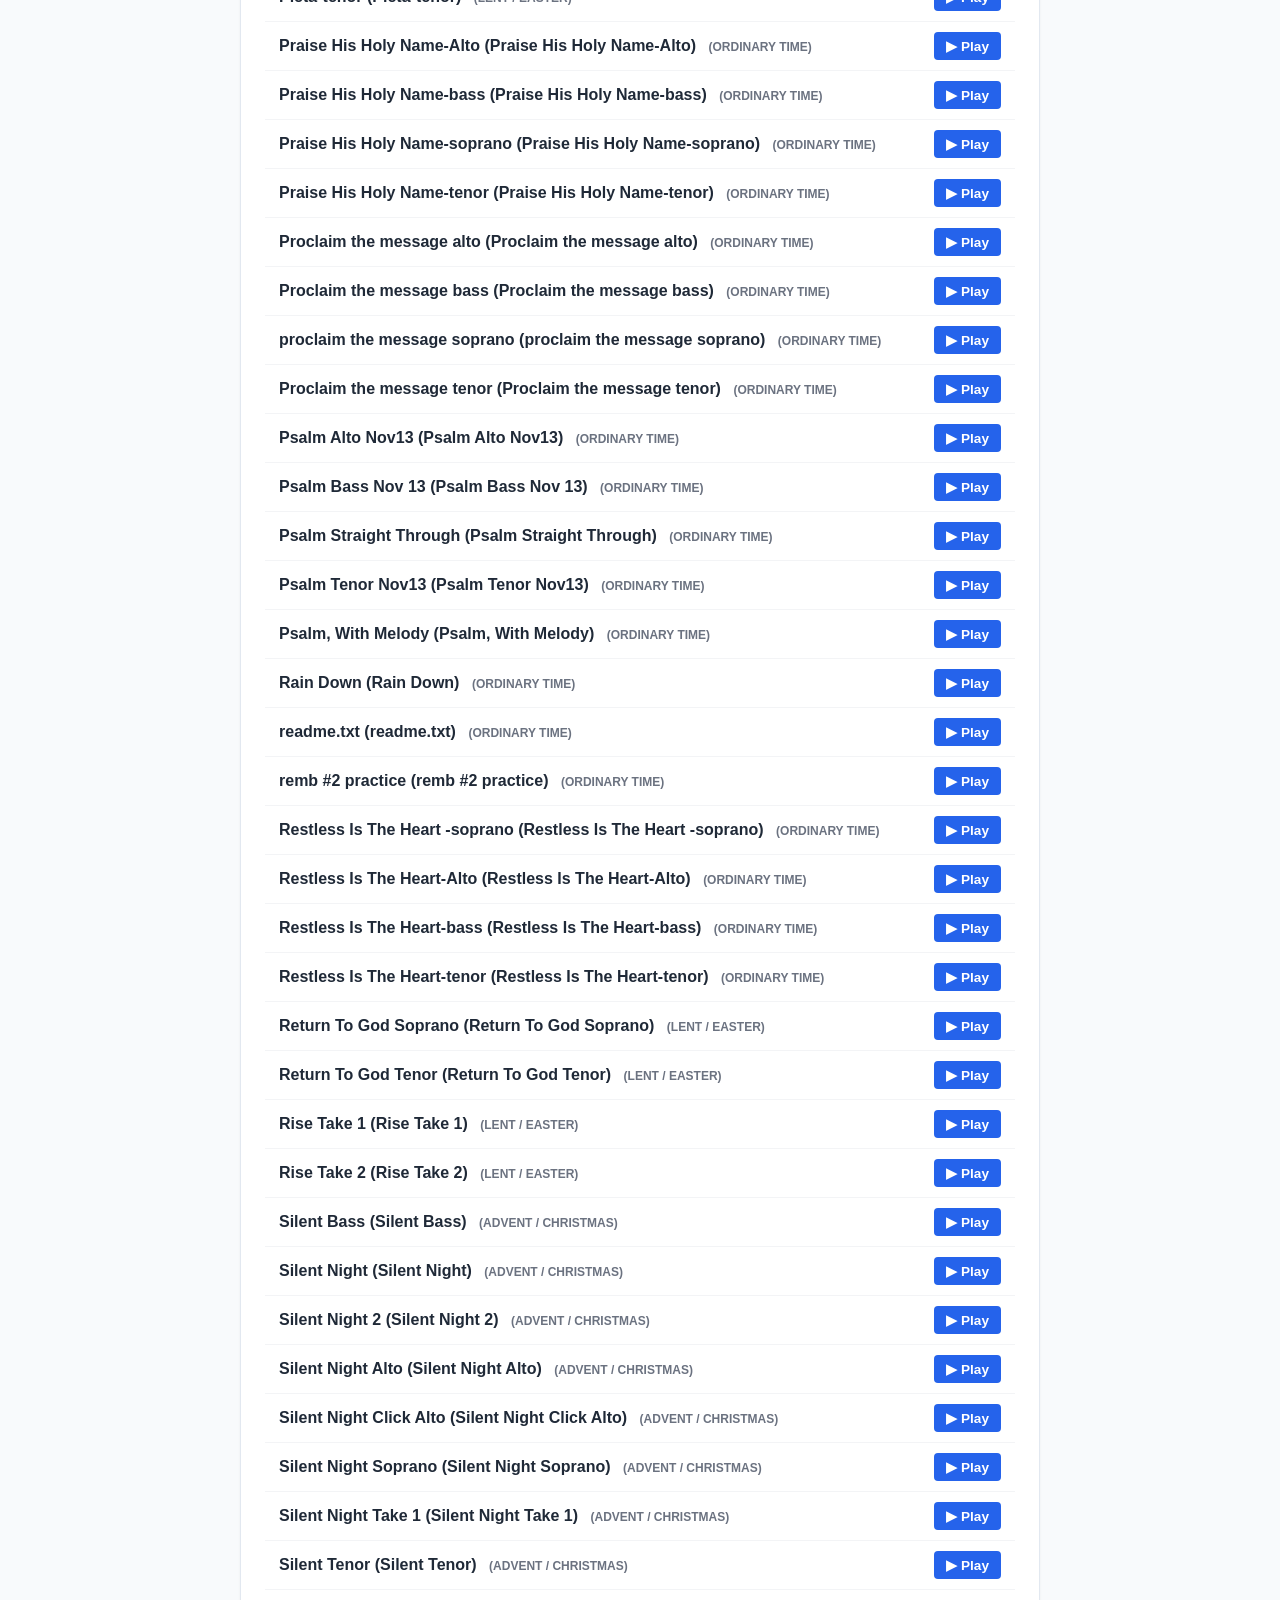
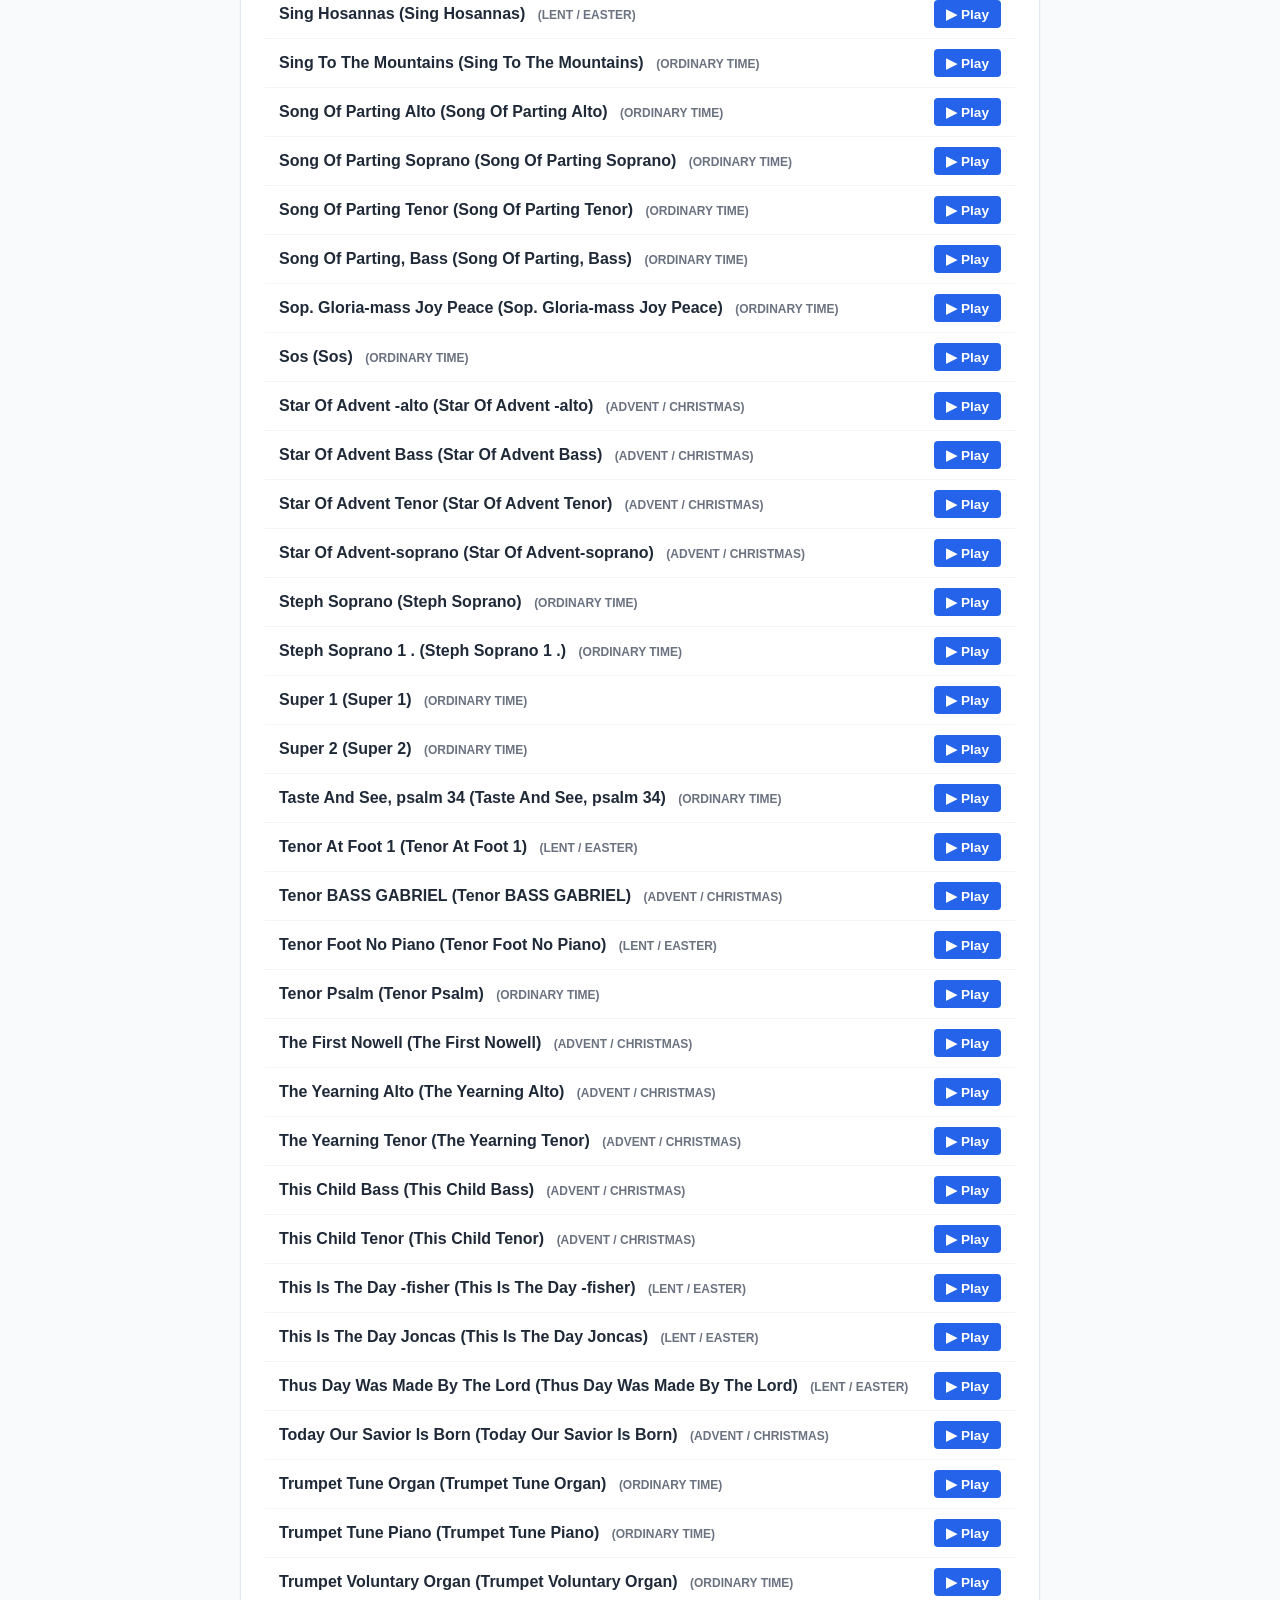
==== commit 95c6b609: "Update rehearsal schedule and lineup for November" ====
--- a/index.html
+++ b/index.html
@@ -60,32 +60,60 @@
         Weekly Choir Rehearsals
       </h3>
       
-      <div class="rehearsal-schedule">
-        <div>
-          <strong class="rehearsal-day">Thursdays</strong>
-          <span class="rehearsal-time">6:45 PM – 8:15 PM</span>
-        </div>
-        <span class="rehearsal-location">Parish Center</span>
-      </div>
+      <div class="rehearsal-card">
+  <div class="rehearsal-schedule">
+    <div>
+      <strong class="rehearsal-day">Thursdays</strong>
+      <span class="rehearsal-time">6:45 PM – 8:15 PM</span>
+    </div>
+    <span class="rehearsal-location">Parish Center</span>
+  </div>
 
-      <div class="rehearsal-lineup-box">
-        <div class="rehearsal-lineup-header">
-          Rehearsal Lineup — Nov 5, 2026
-        </div>
+  <div class="rehearsal-lineup-box">
+    <div class="rehearsal-lineup-header">
+      Rehearsal Lineup — Nov 12, 2026
+    </div>
 
-        <ol class="rehearsal-list">
-          <li>Warm Up</li>
-          <li>With One Voice</li>
-          <li>I am the Bread of Life</li>
-          <li>Eye has not Seen</li>
-          <li>Psalm/all</li>
-          <li>My soul in Stillness Waits</li>
-          <li>Waiting in Silence</li>
-          <li>Awaken me O lord</li>
-          <li>Maranatha</li>
-        </ol>
-      </div>
+    <ol class="rehearsal-list">
+      <li>Warm Up</li>
+      <li>City of God</li>
+      <li>You Are Near</li>
+      <li>Hymn to Christ the King</li>
+      <li>Psalm / Alleluia - 33rd Sunday</li>
+      <li>Awaken me O God</li>
+      <li>My Soul in Stillness Waits</li>
+      <li>Star of Advent</li>
+      <li>Waiting in Silence</li>
+      </ol>
+  </div>
+</div>
+
+<div class="rehearsal-card">
+  <div class="rehearsal-schedule">
+    <div>
+      <strong class="rehearsal-day">Thursdays</strong>
+      <span class="rehearsal-time">6:45 PM – 8:15 PM</span>
     </div>
+    <span class="rehearsal-location">Parish Center</span>
+  </div>
+
+  <div class="rehearsal-lineup-box">
+    <div class="rehearsal-lineup-header">
+      Rehearsal Lineup — Nov 19, 2026
+    </div>
+
+    <ol class="rehearsal-list">
+      <li>Warmup</li>
+      <li>To Jesus Christ Our Sovereign King</li>
+      <li>Hymn to Christ the King</li>
+      <li>Behold the Lamb</li>
+      <li>Psalm / All. Christ the King</li>
+      <li>Star of Advent</li>
+      <li>Awaken Me O Lord</li>
+      <li>My Soul in Stillness Waits</li>
+      <li>Maranatha</li>
+      <li>X-mas</li>
+    </ol>
   </div>
 </div>
   
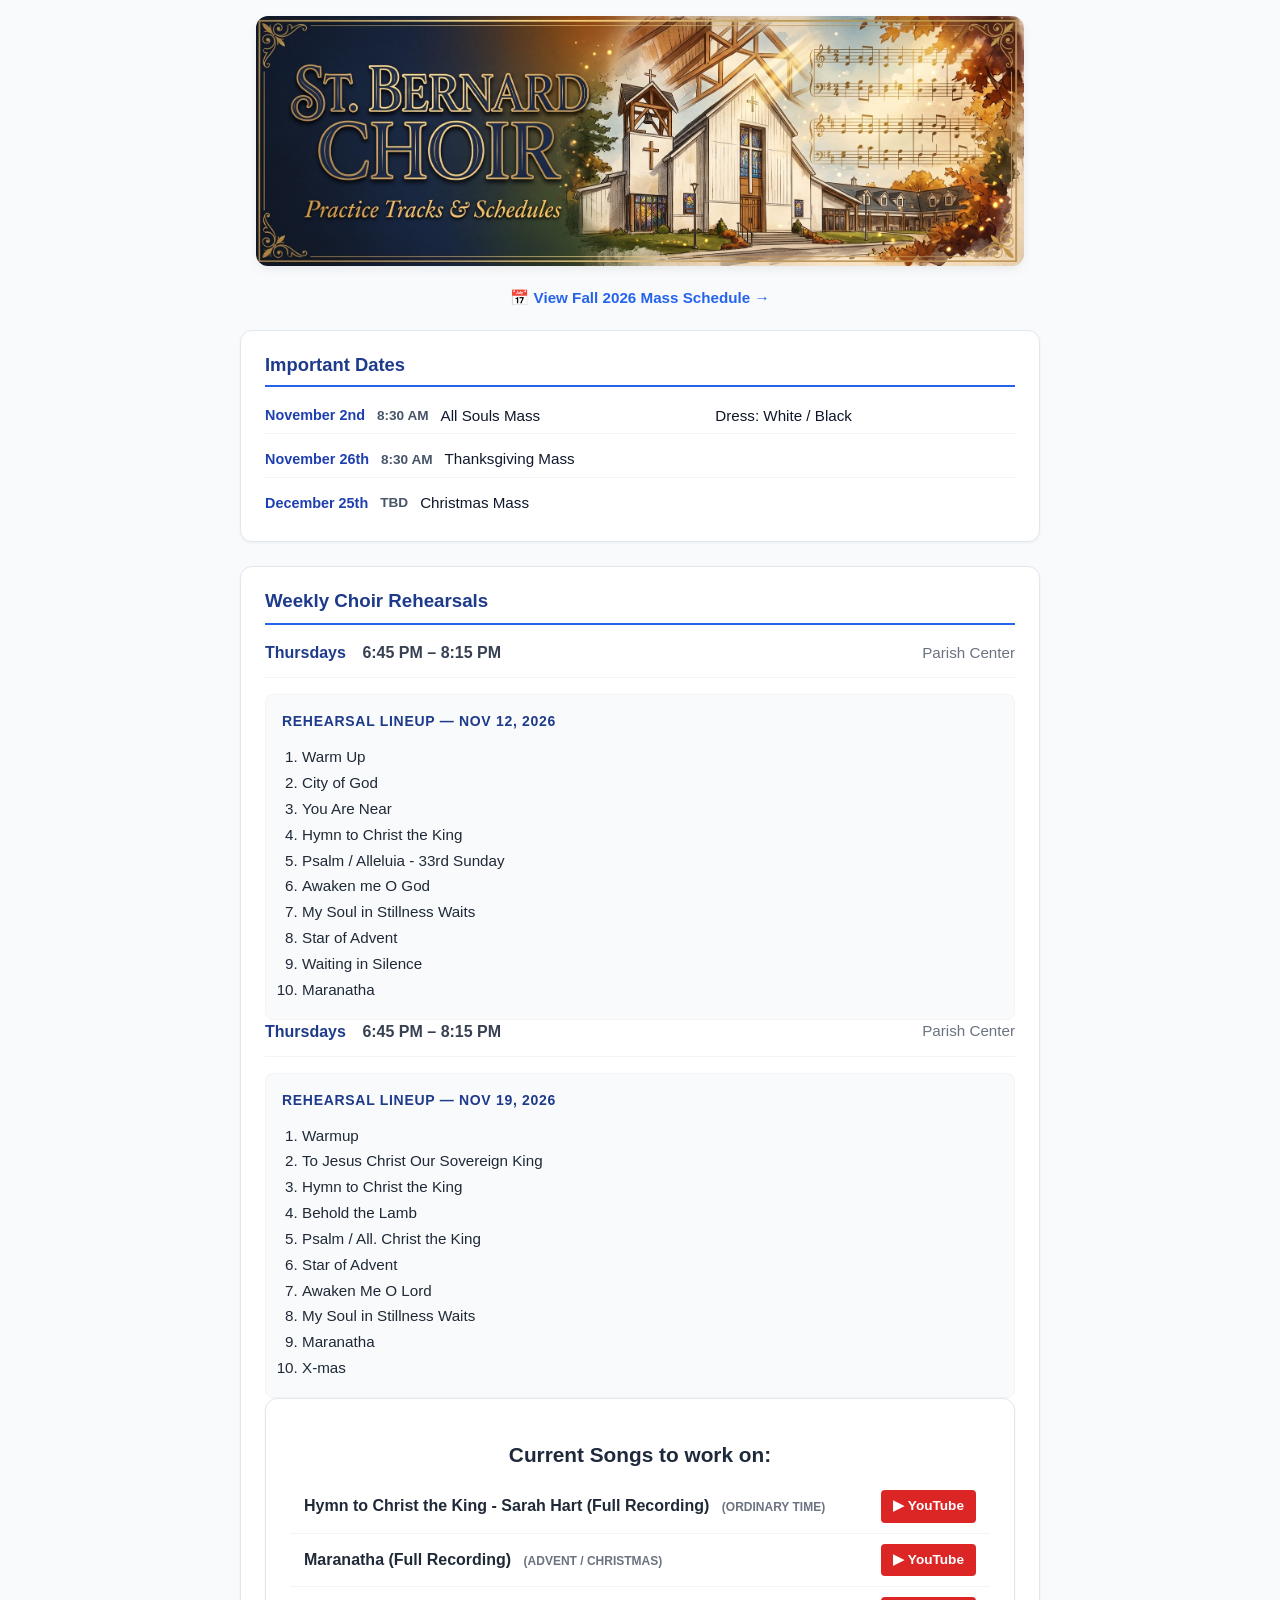
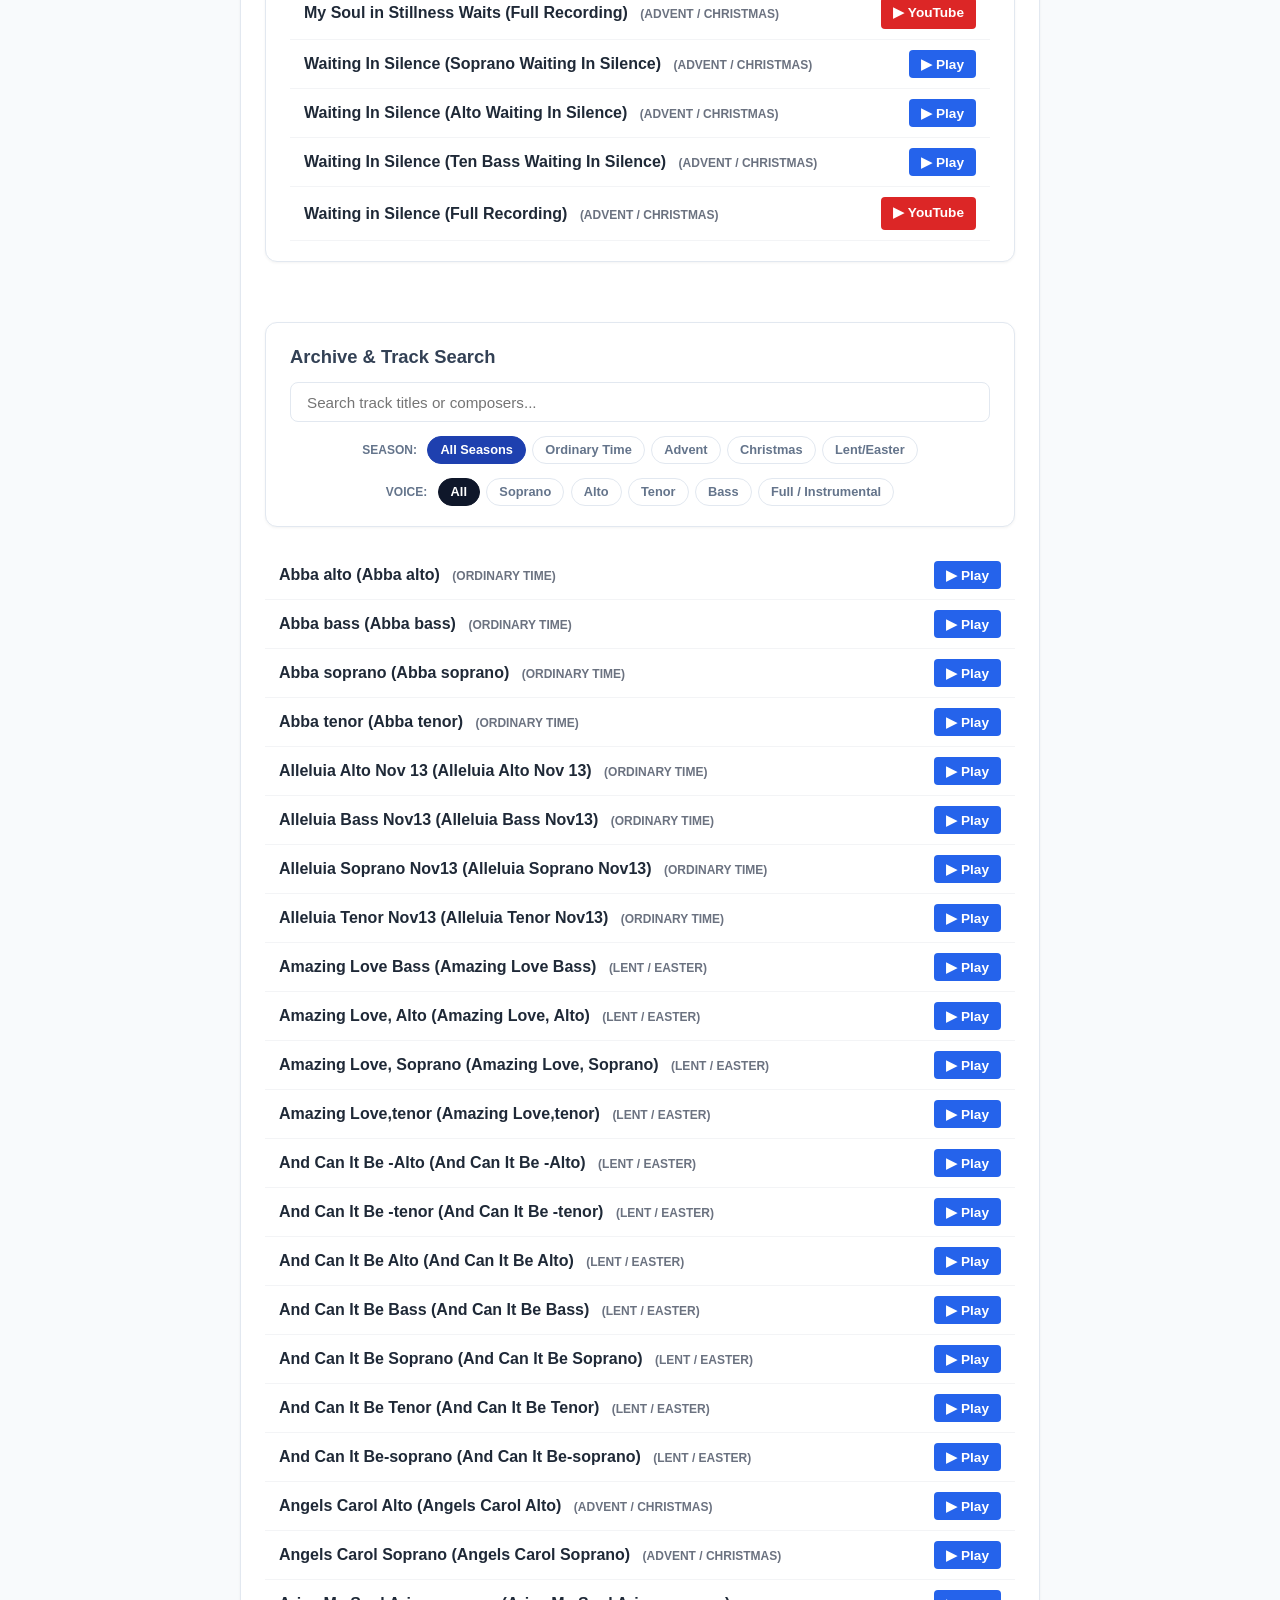
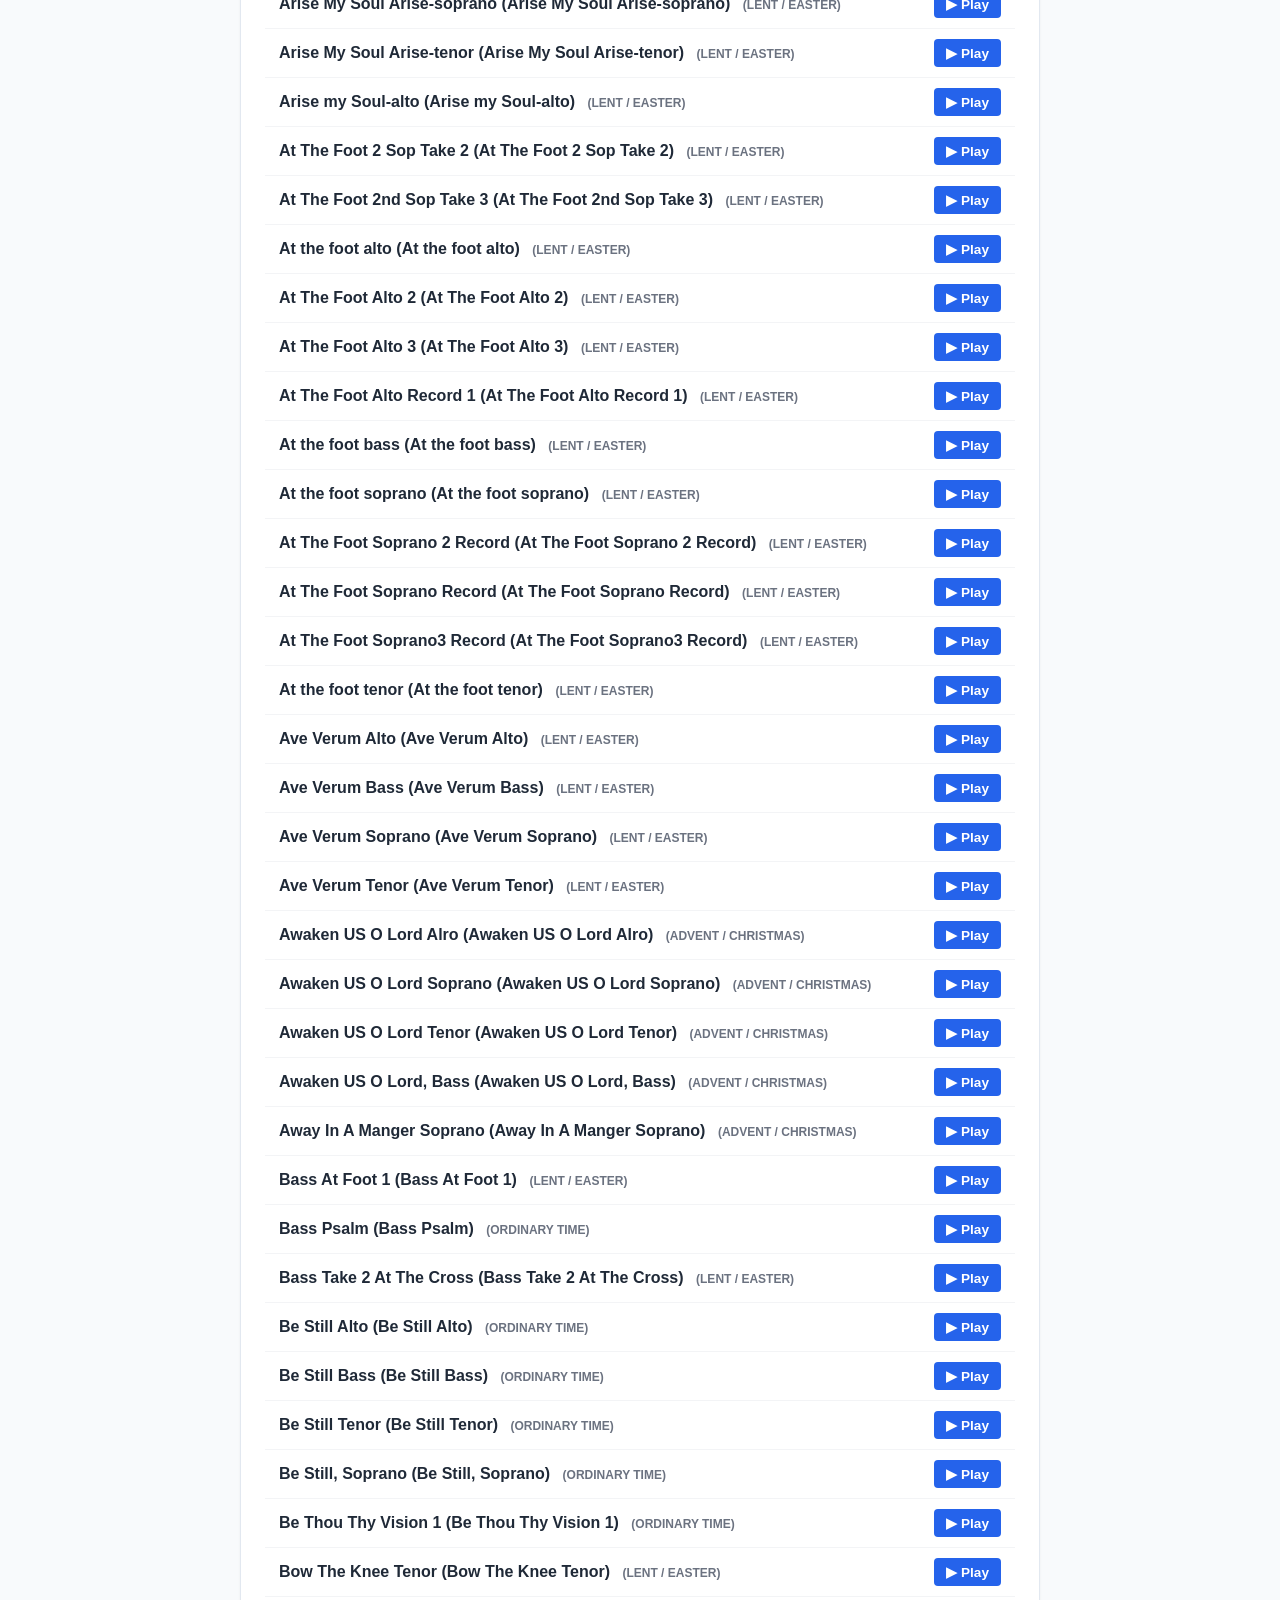
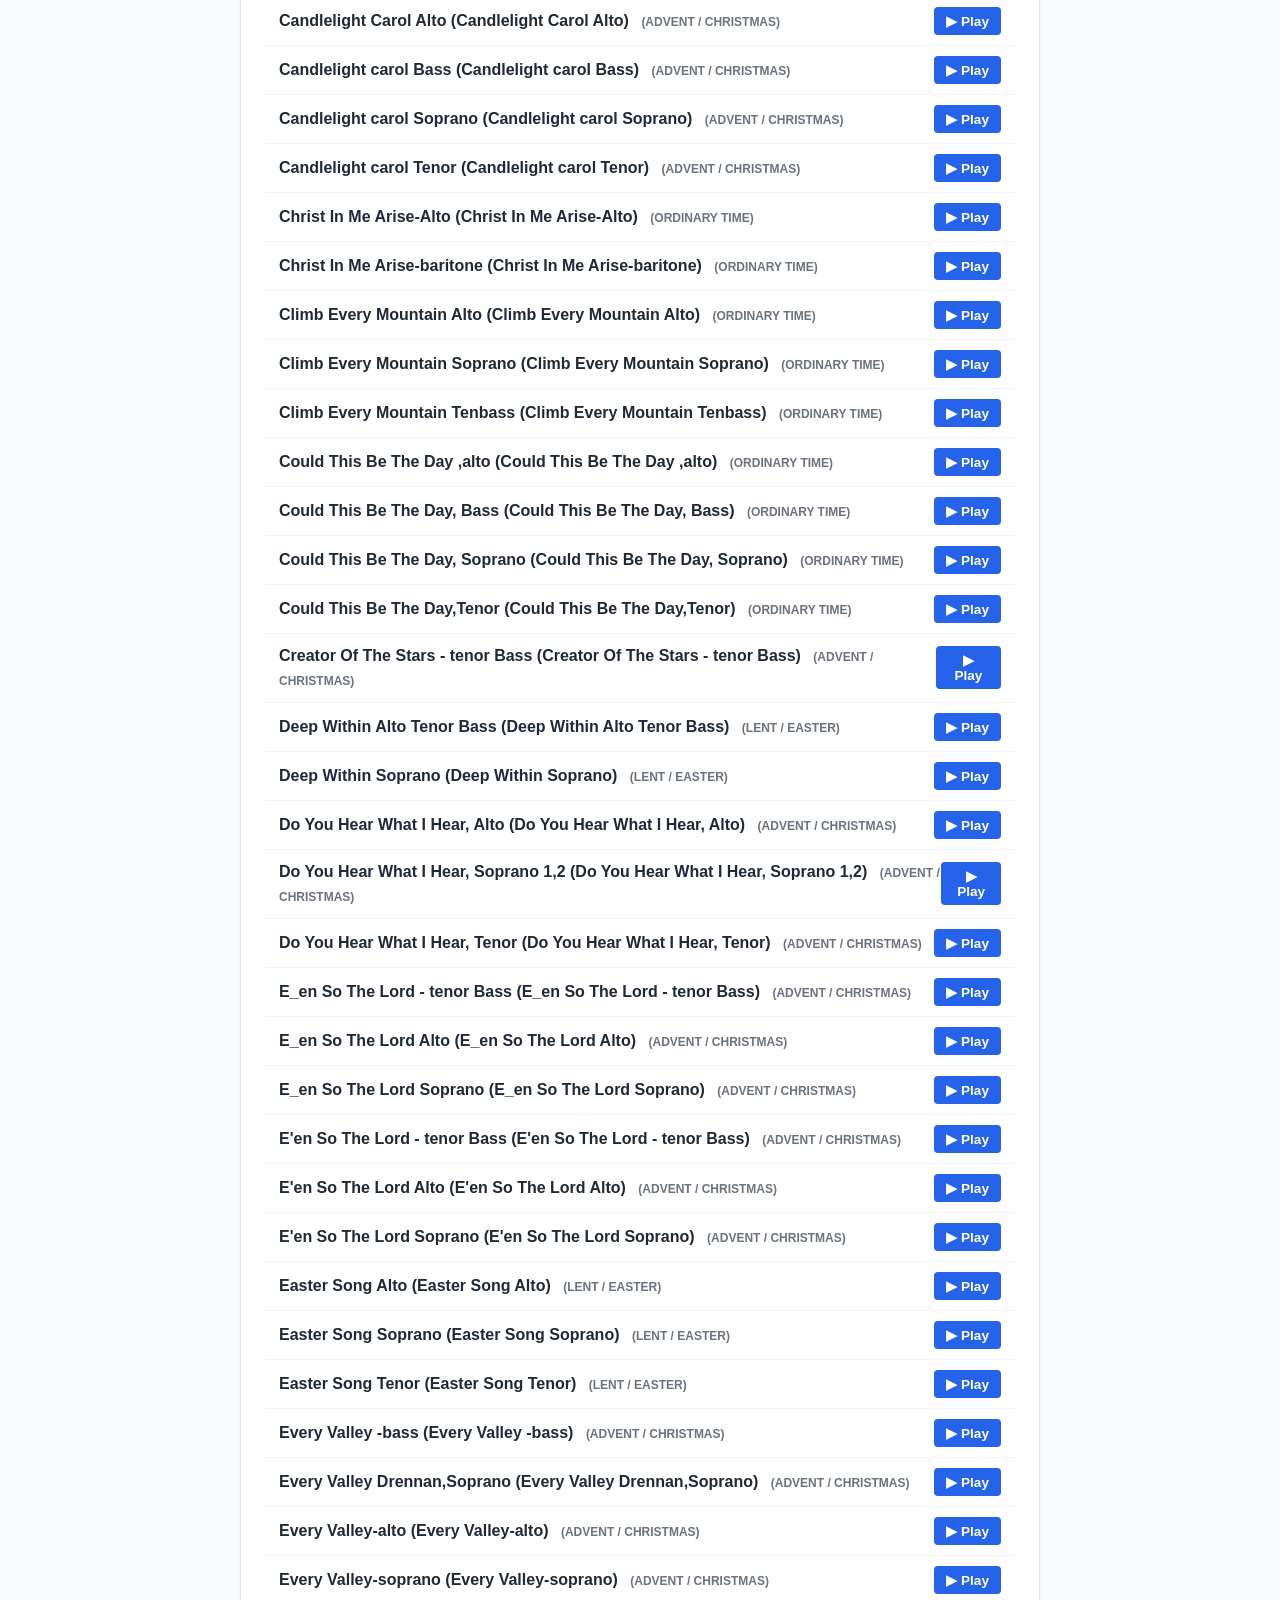
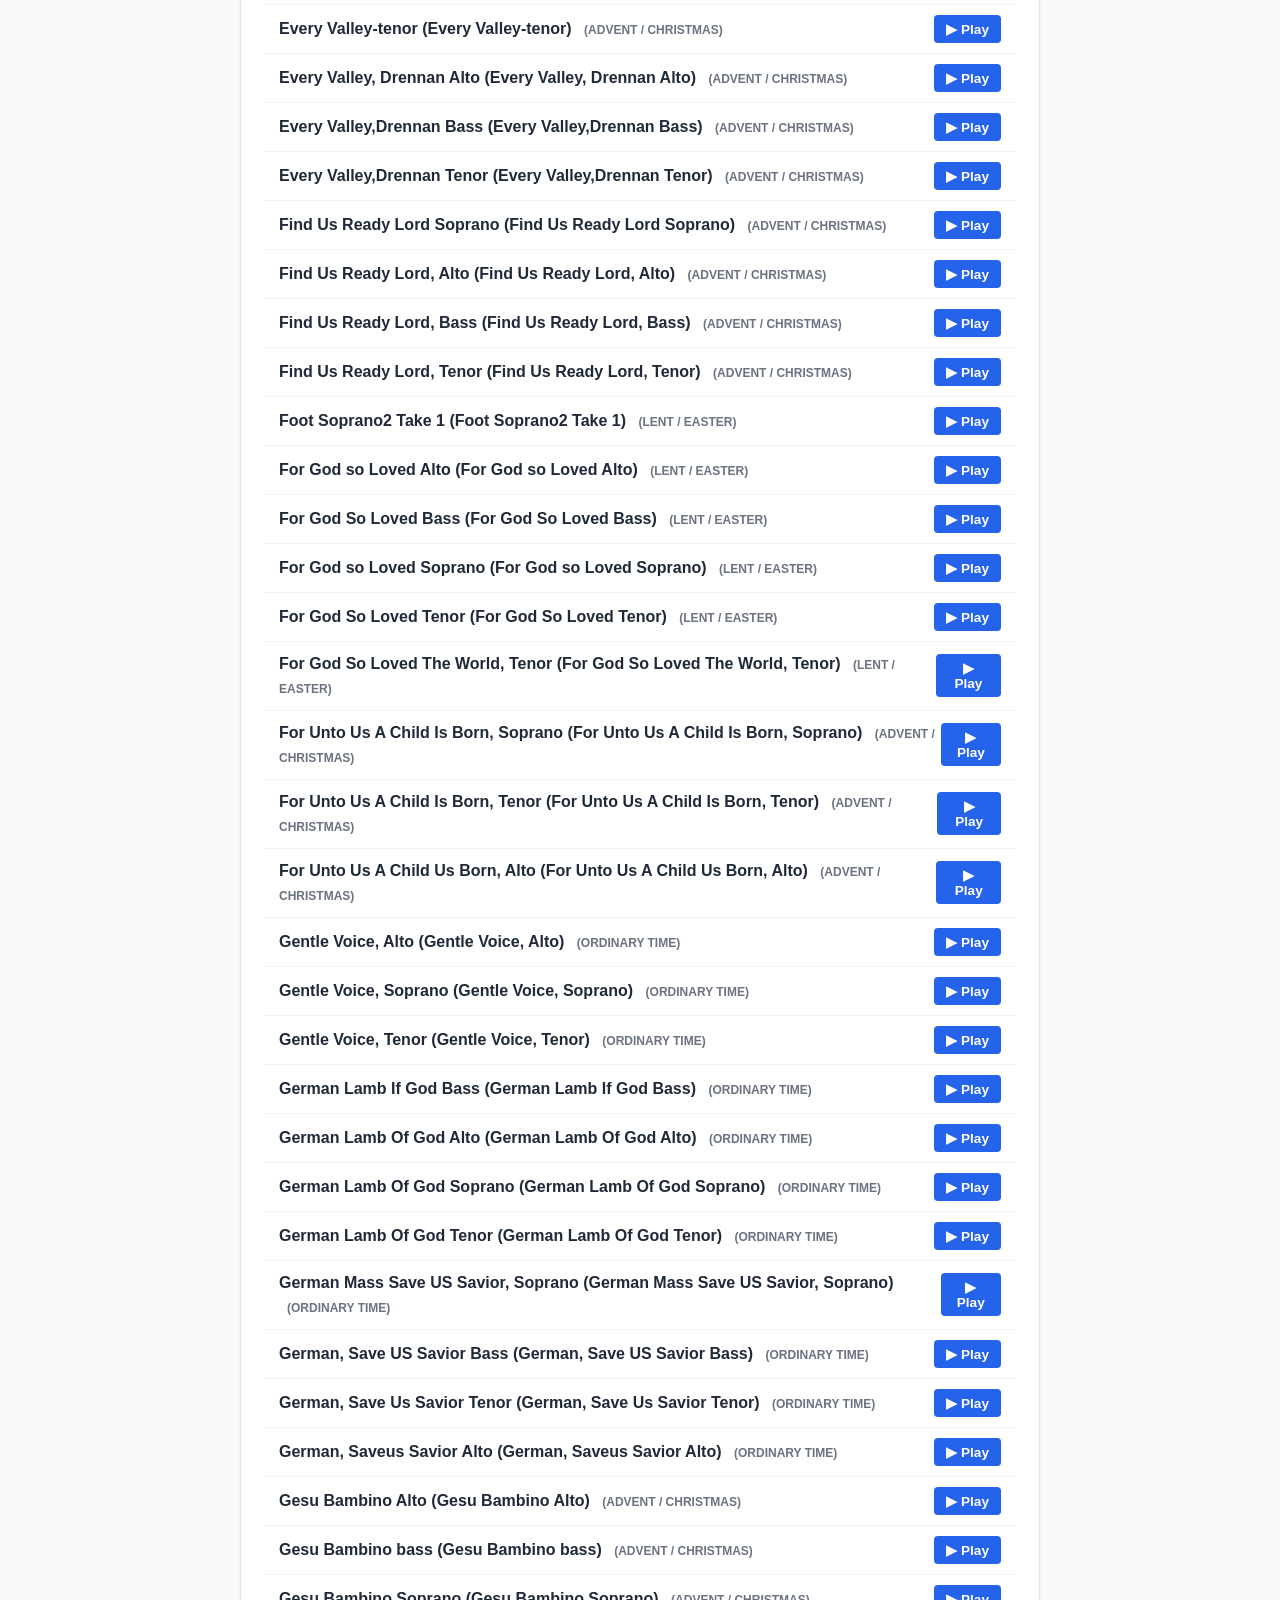
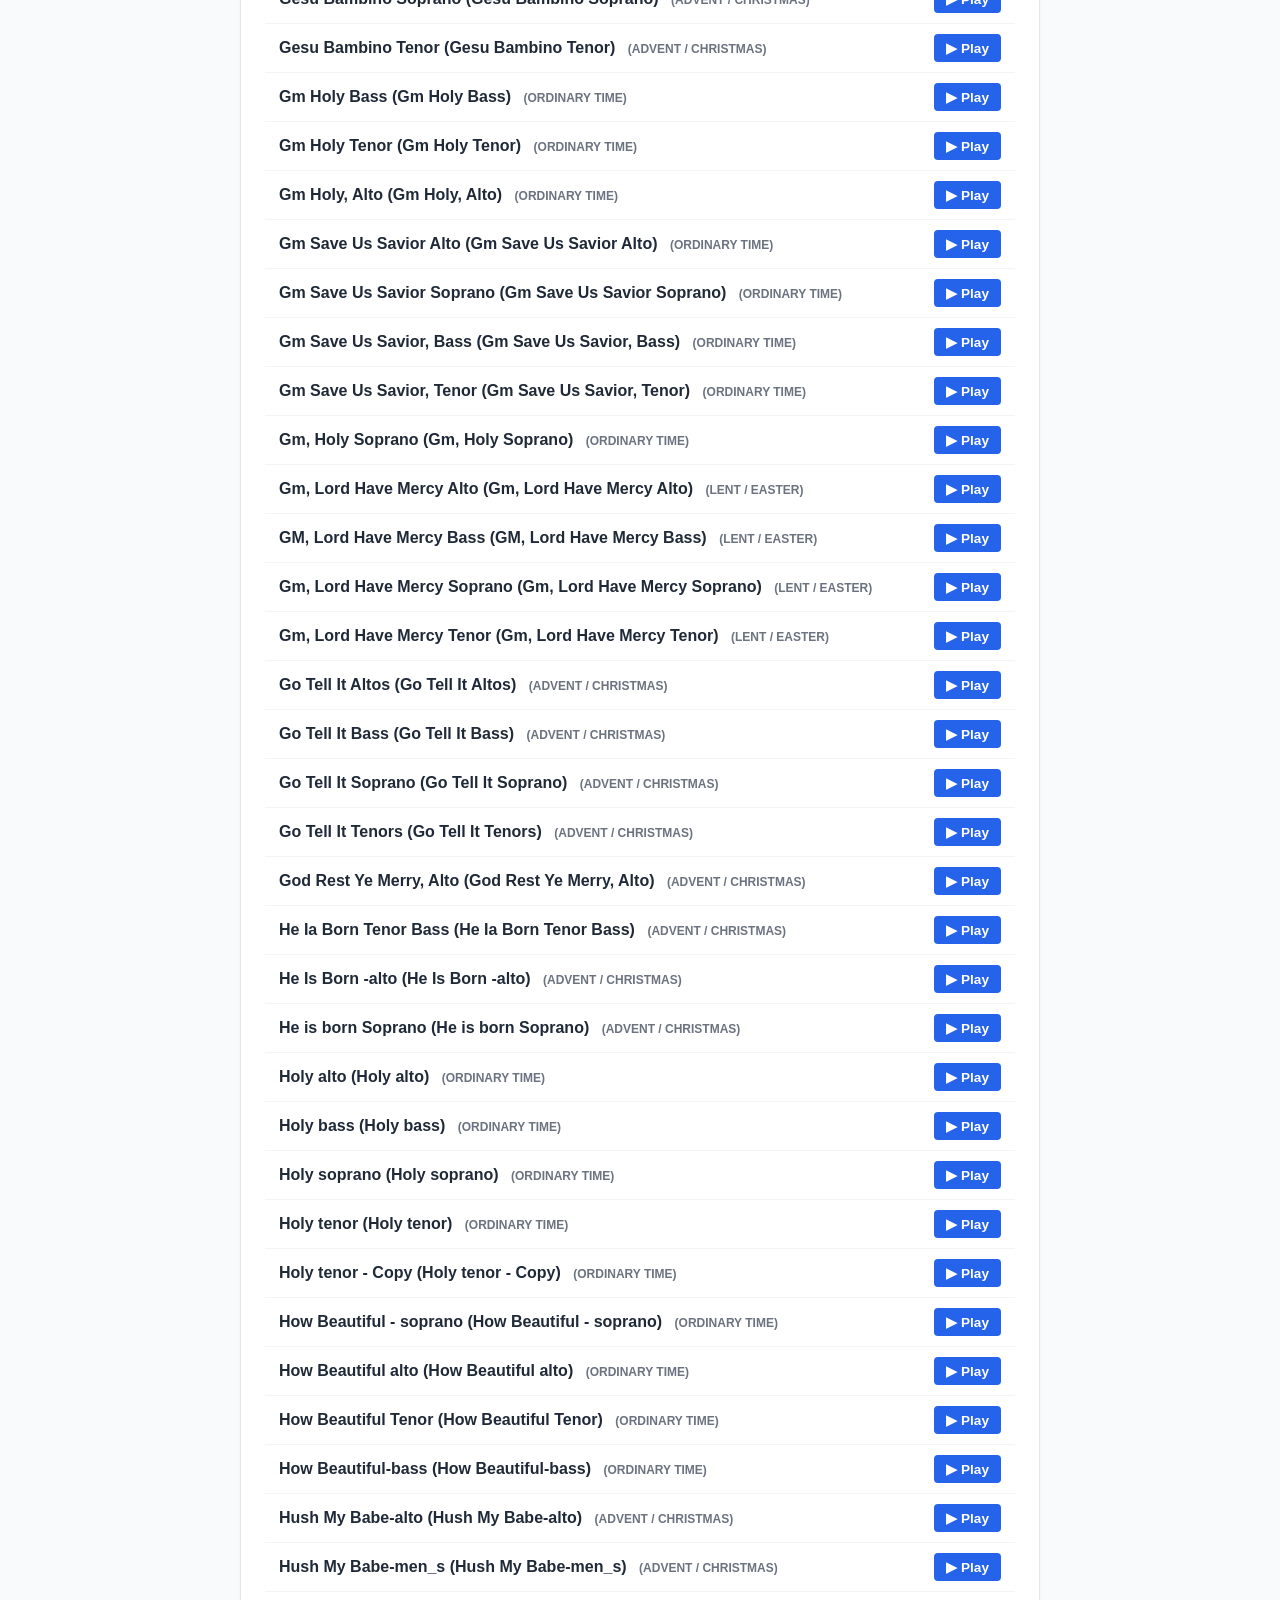
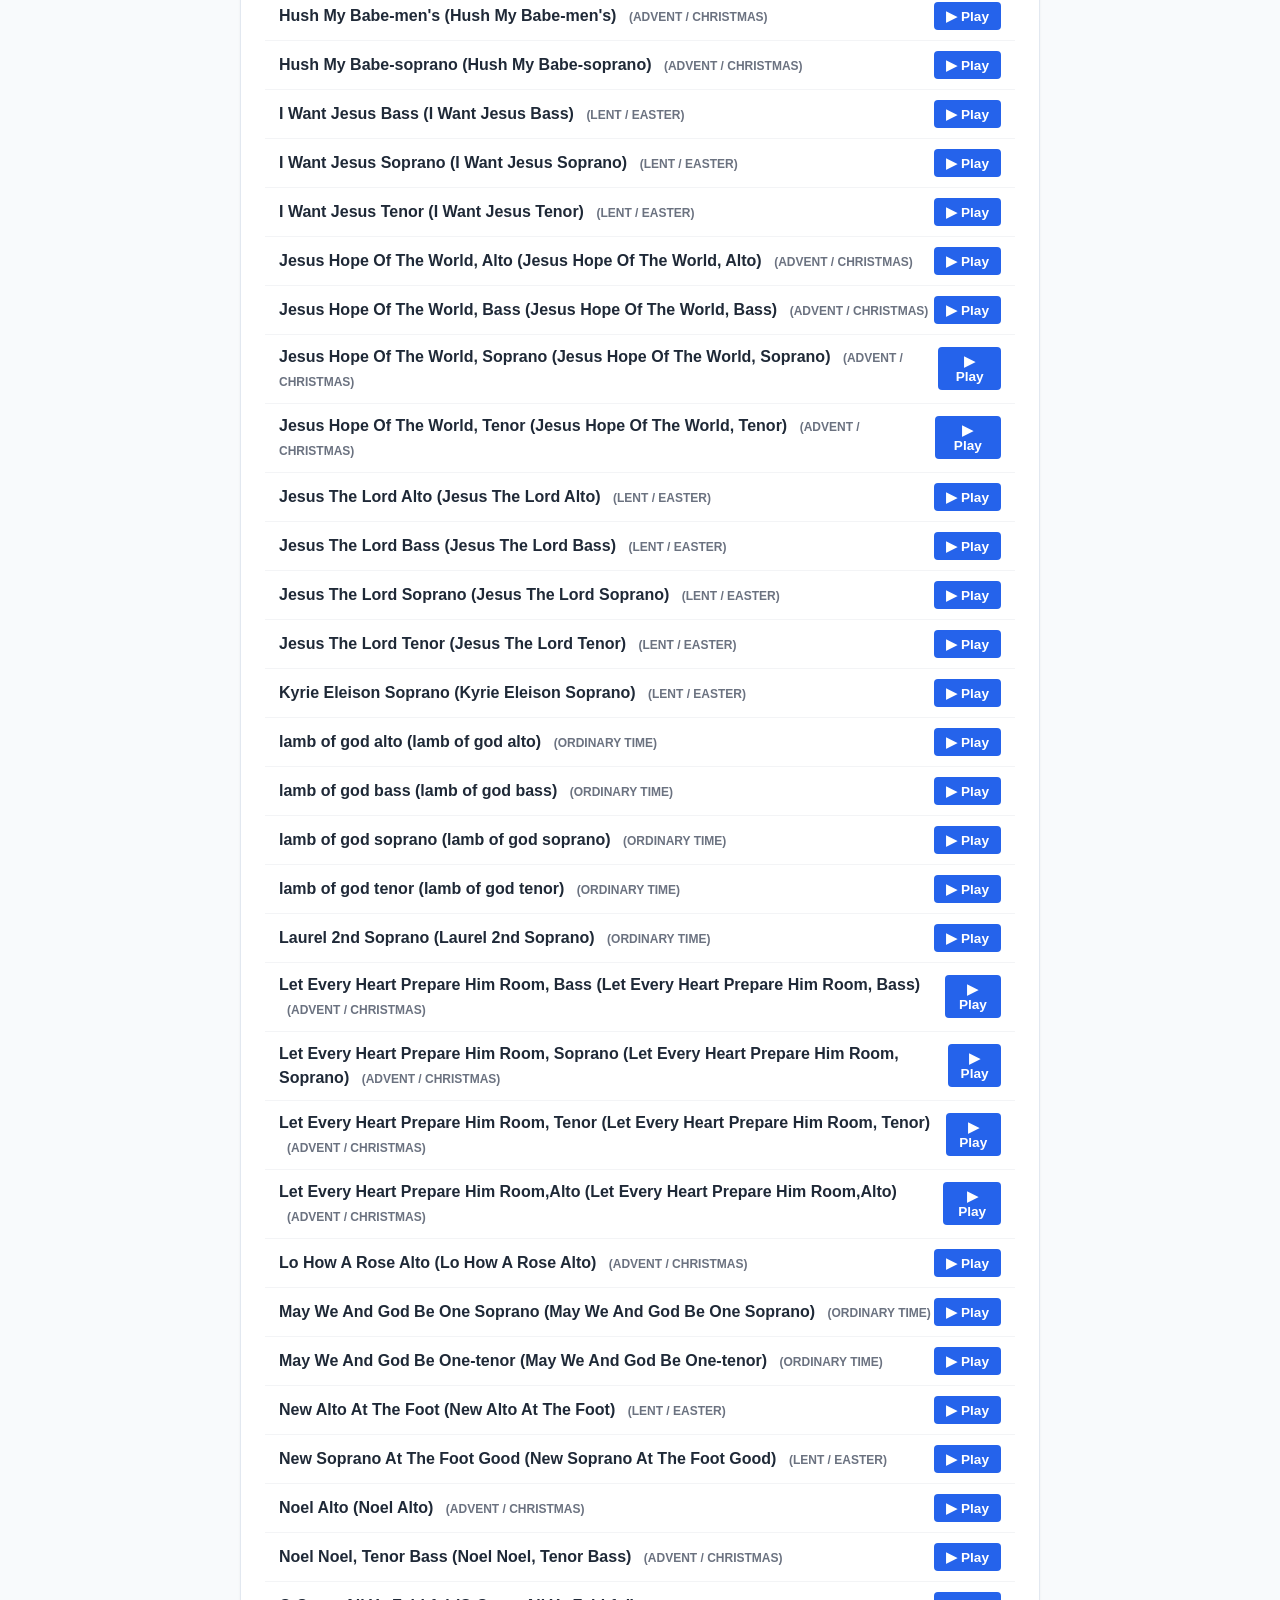
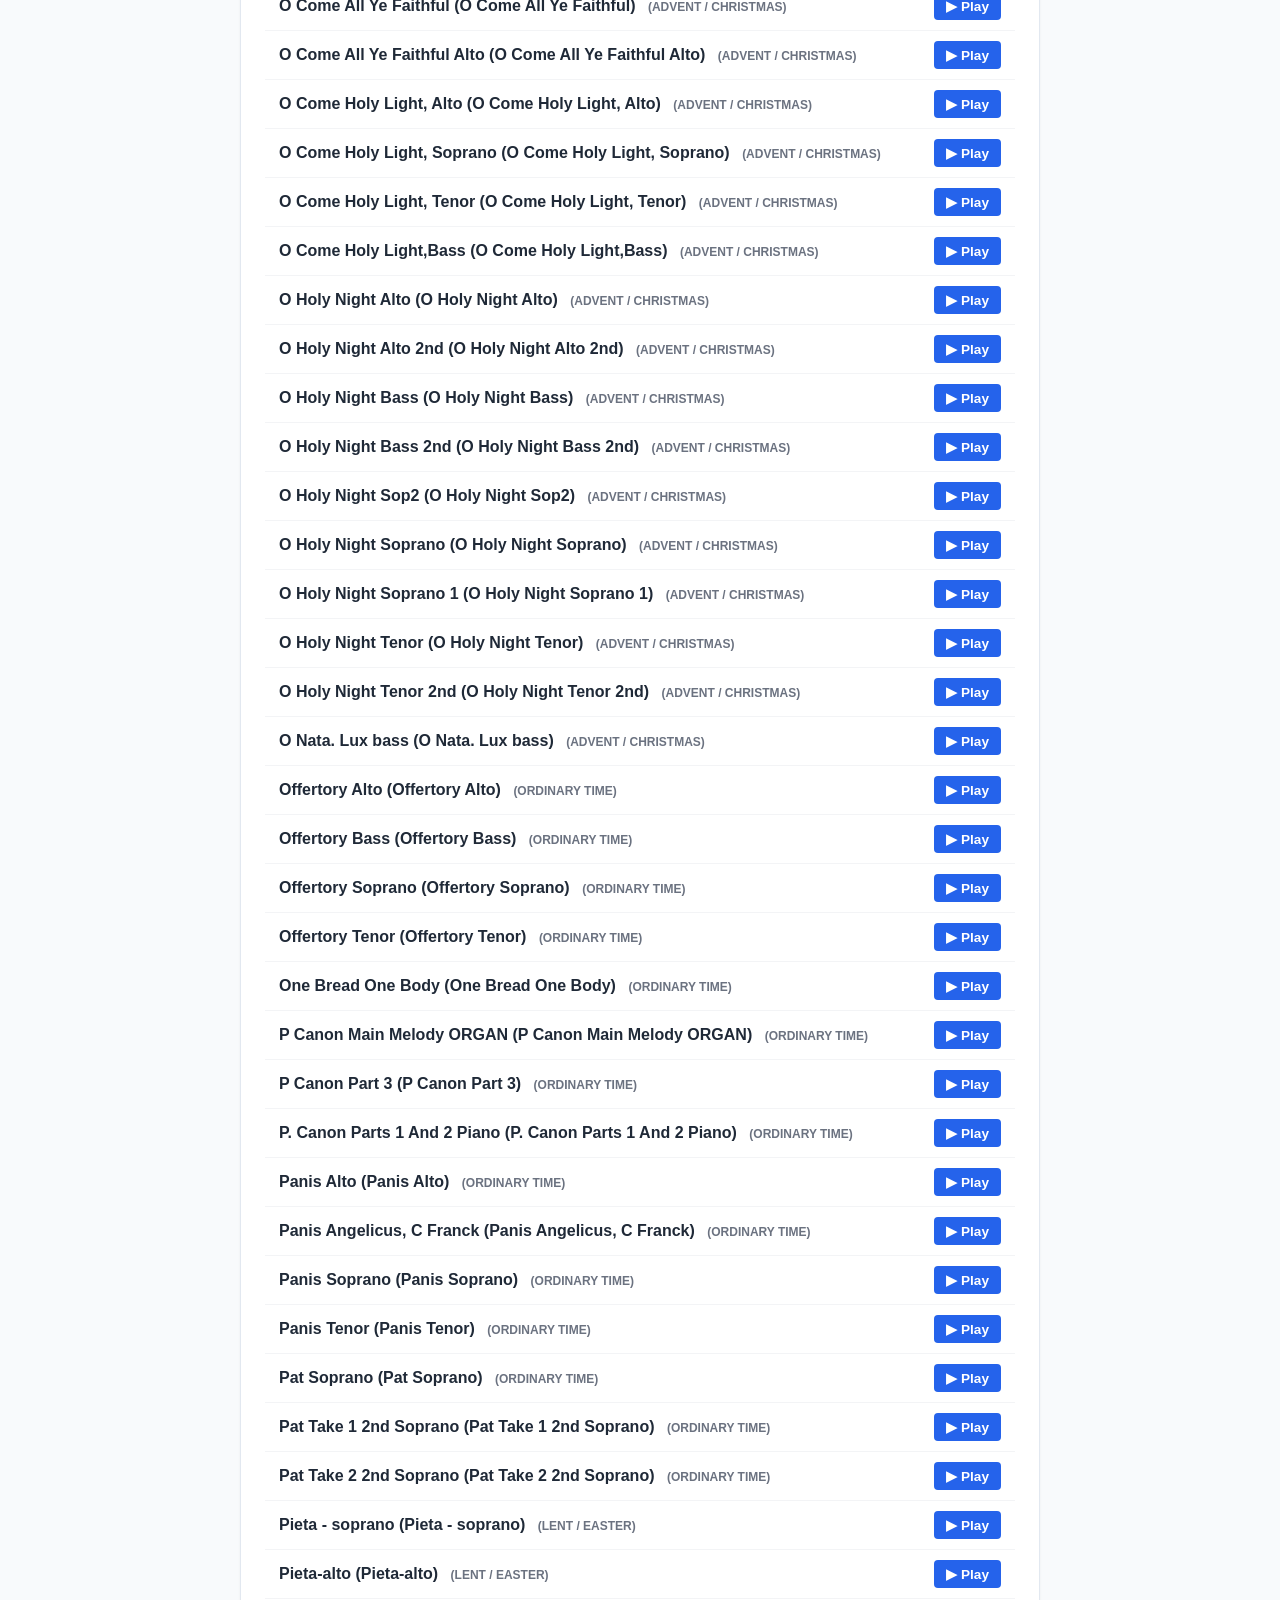
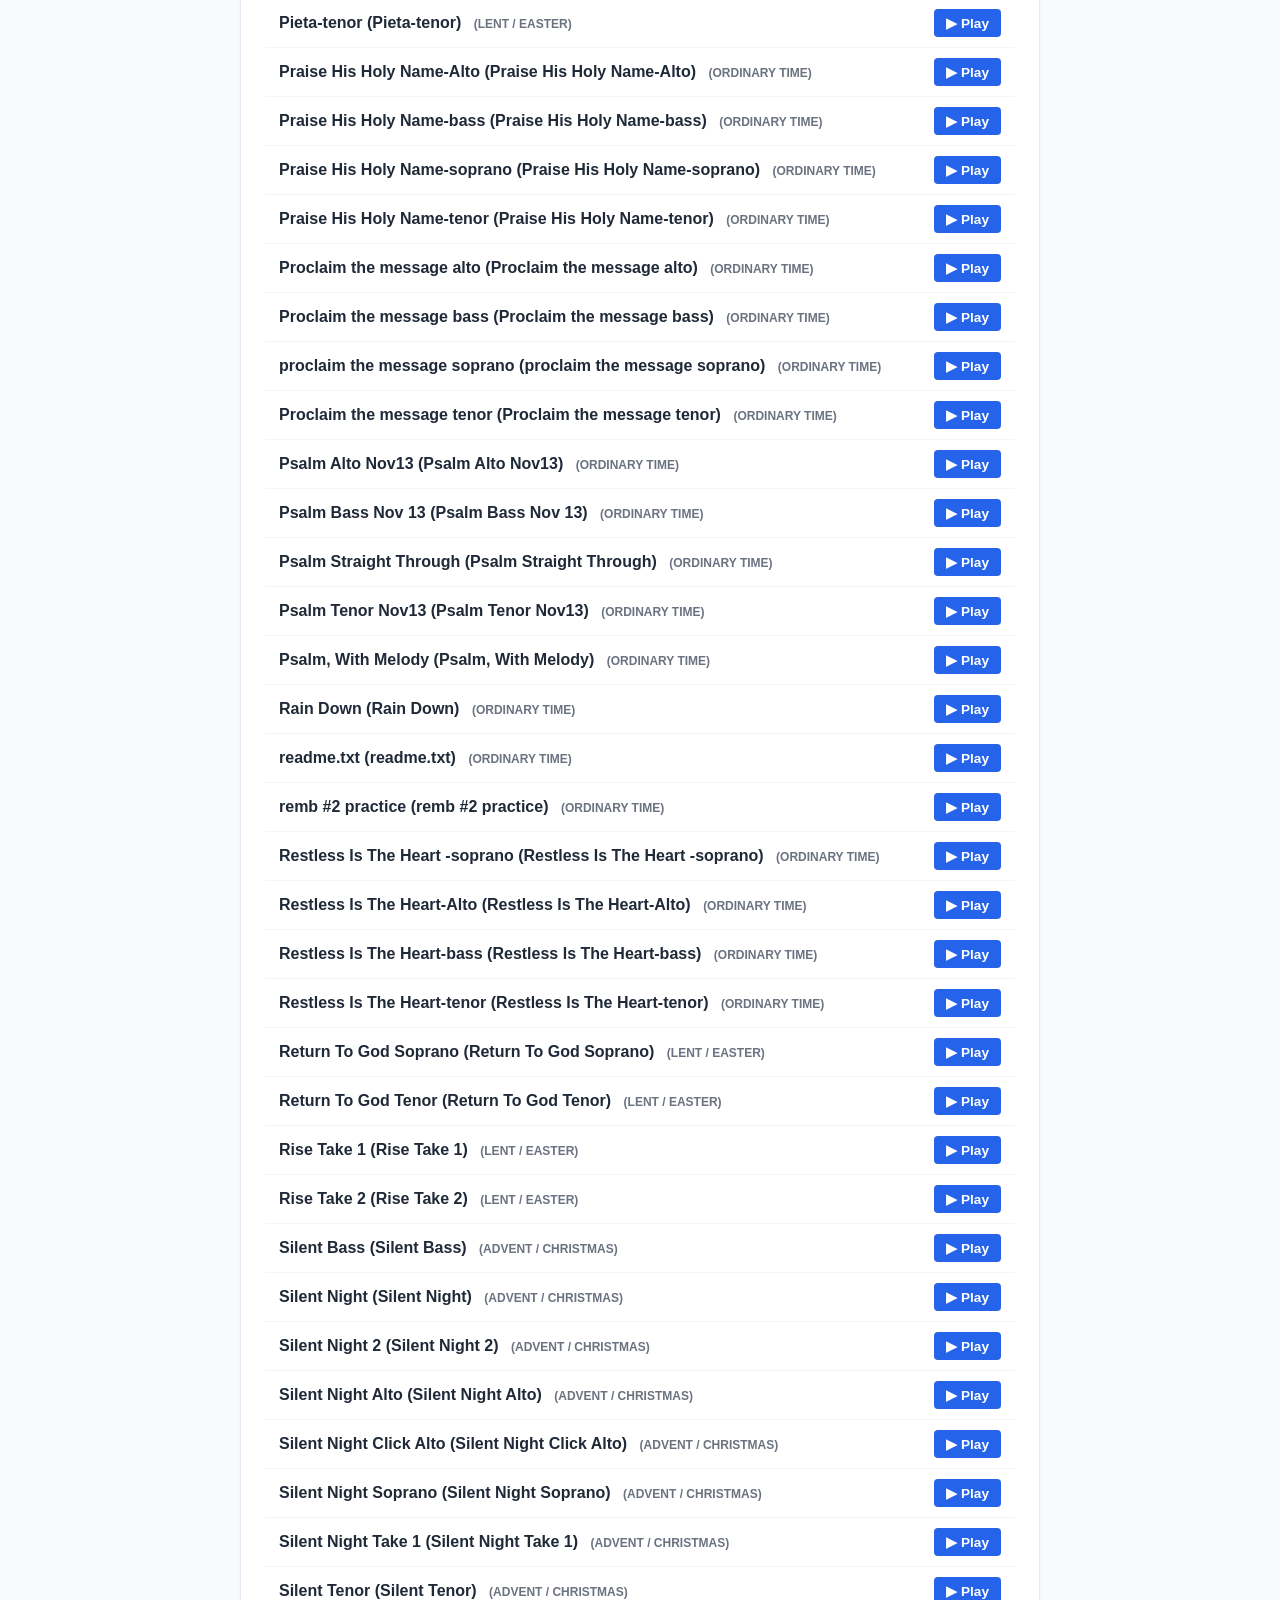
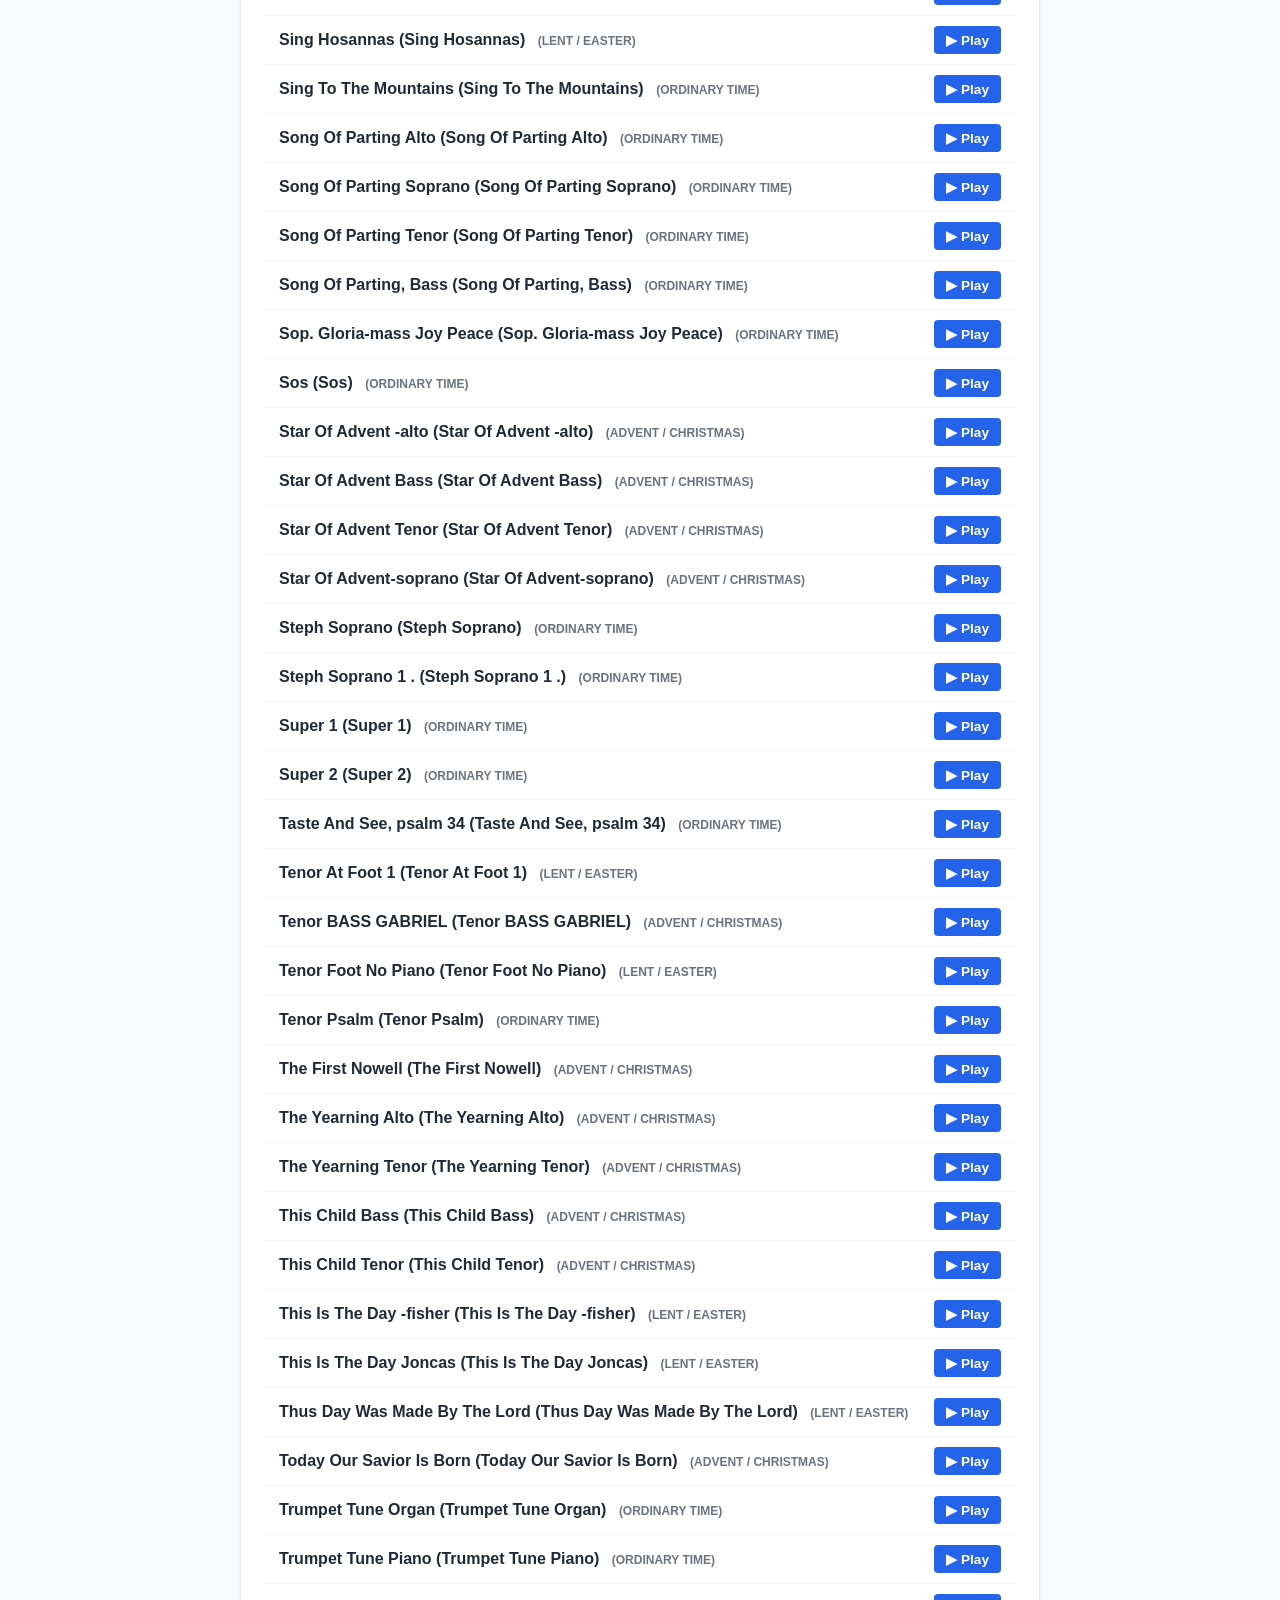
==== commit 092bee2e: "Add 'Maranatha' to the list of items" ====
--- a/index.html
+++ b/index.html
@@ -84,6 +84,7 @@
       <li>My Soul in Stillness Waits</li>
       <li>Star of Advent</li>
       <li>Waiting in Silence</li>
+       <li>Maranatha</li>    
       </ol>
   </div>
 </div>
